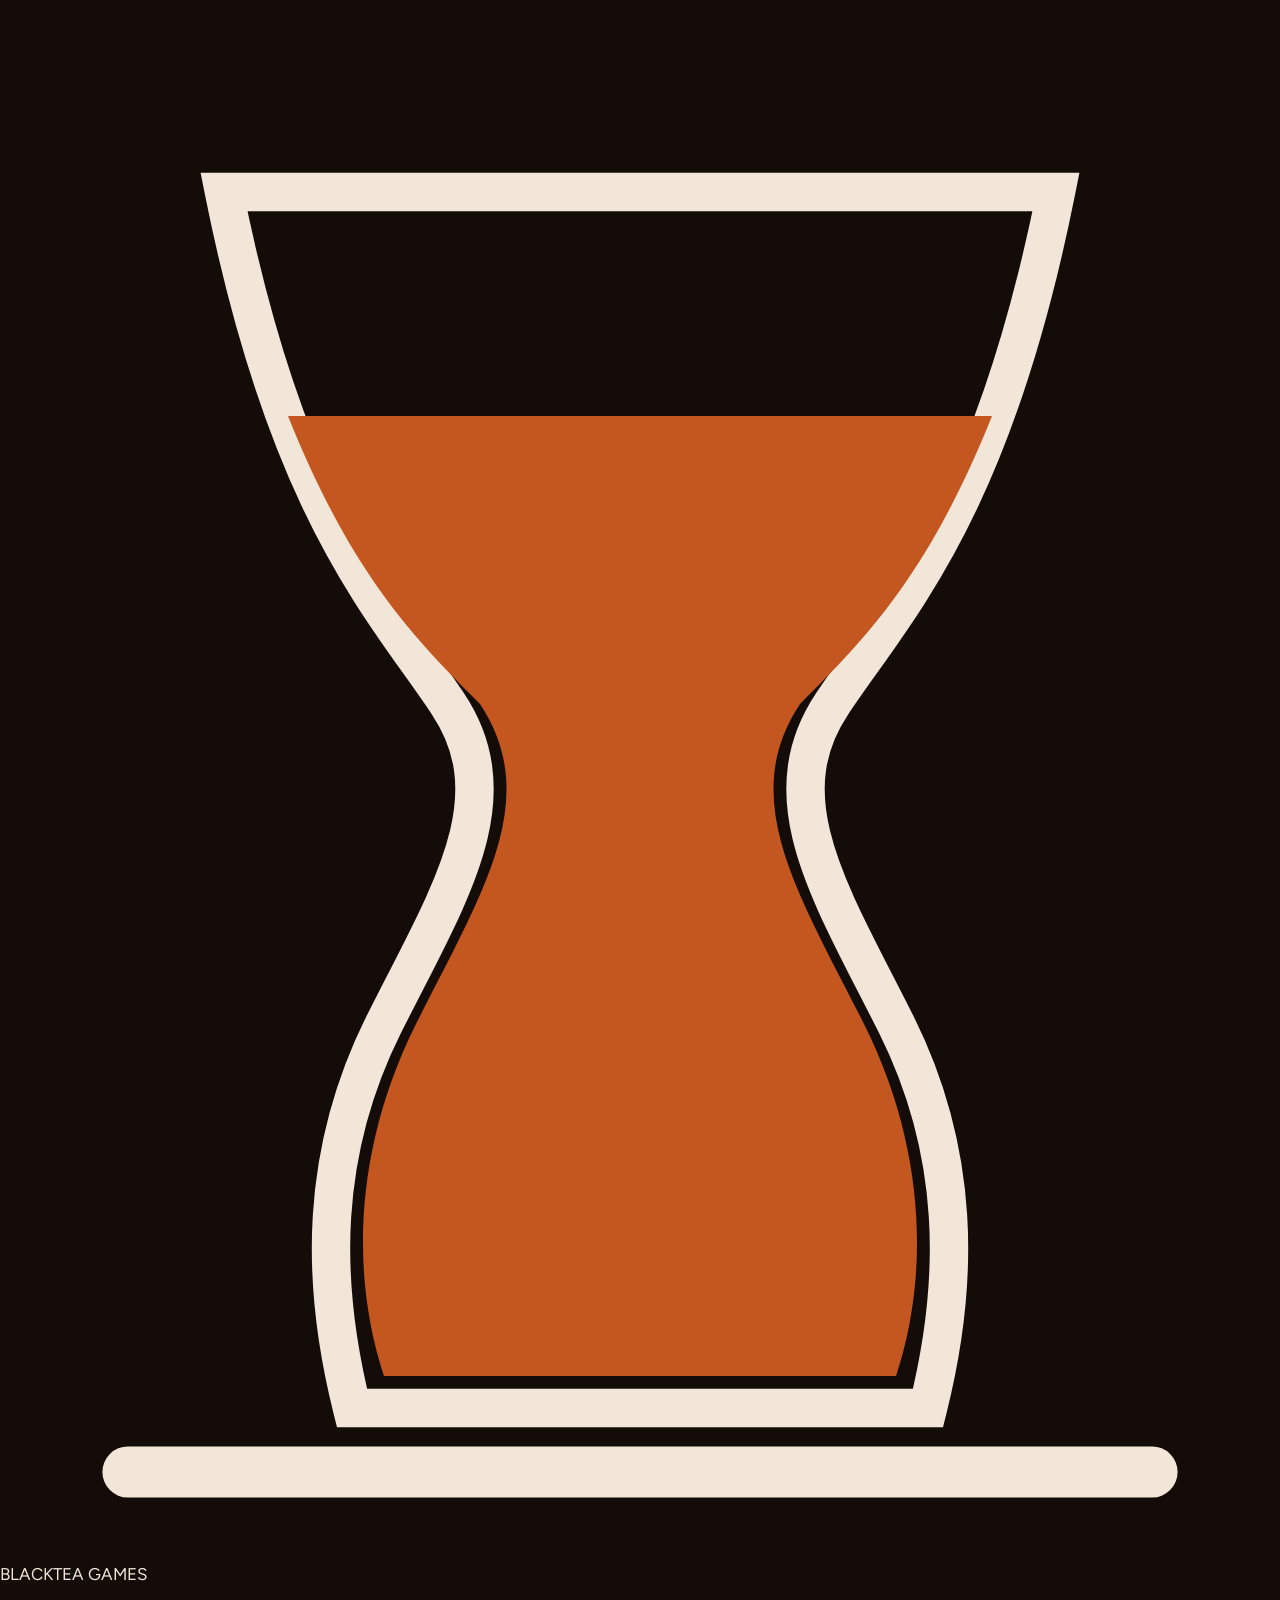
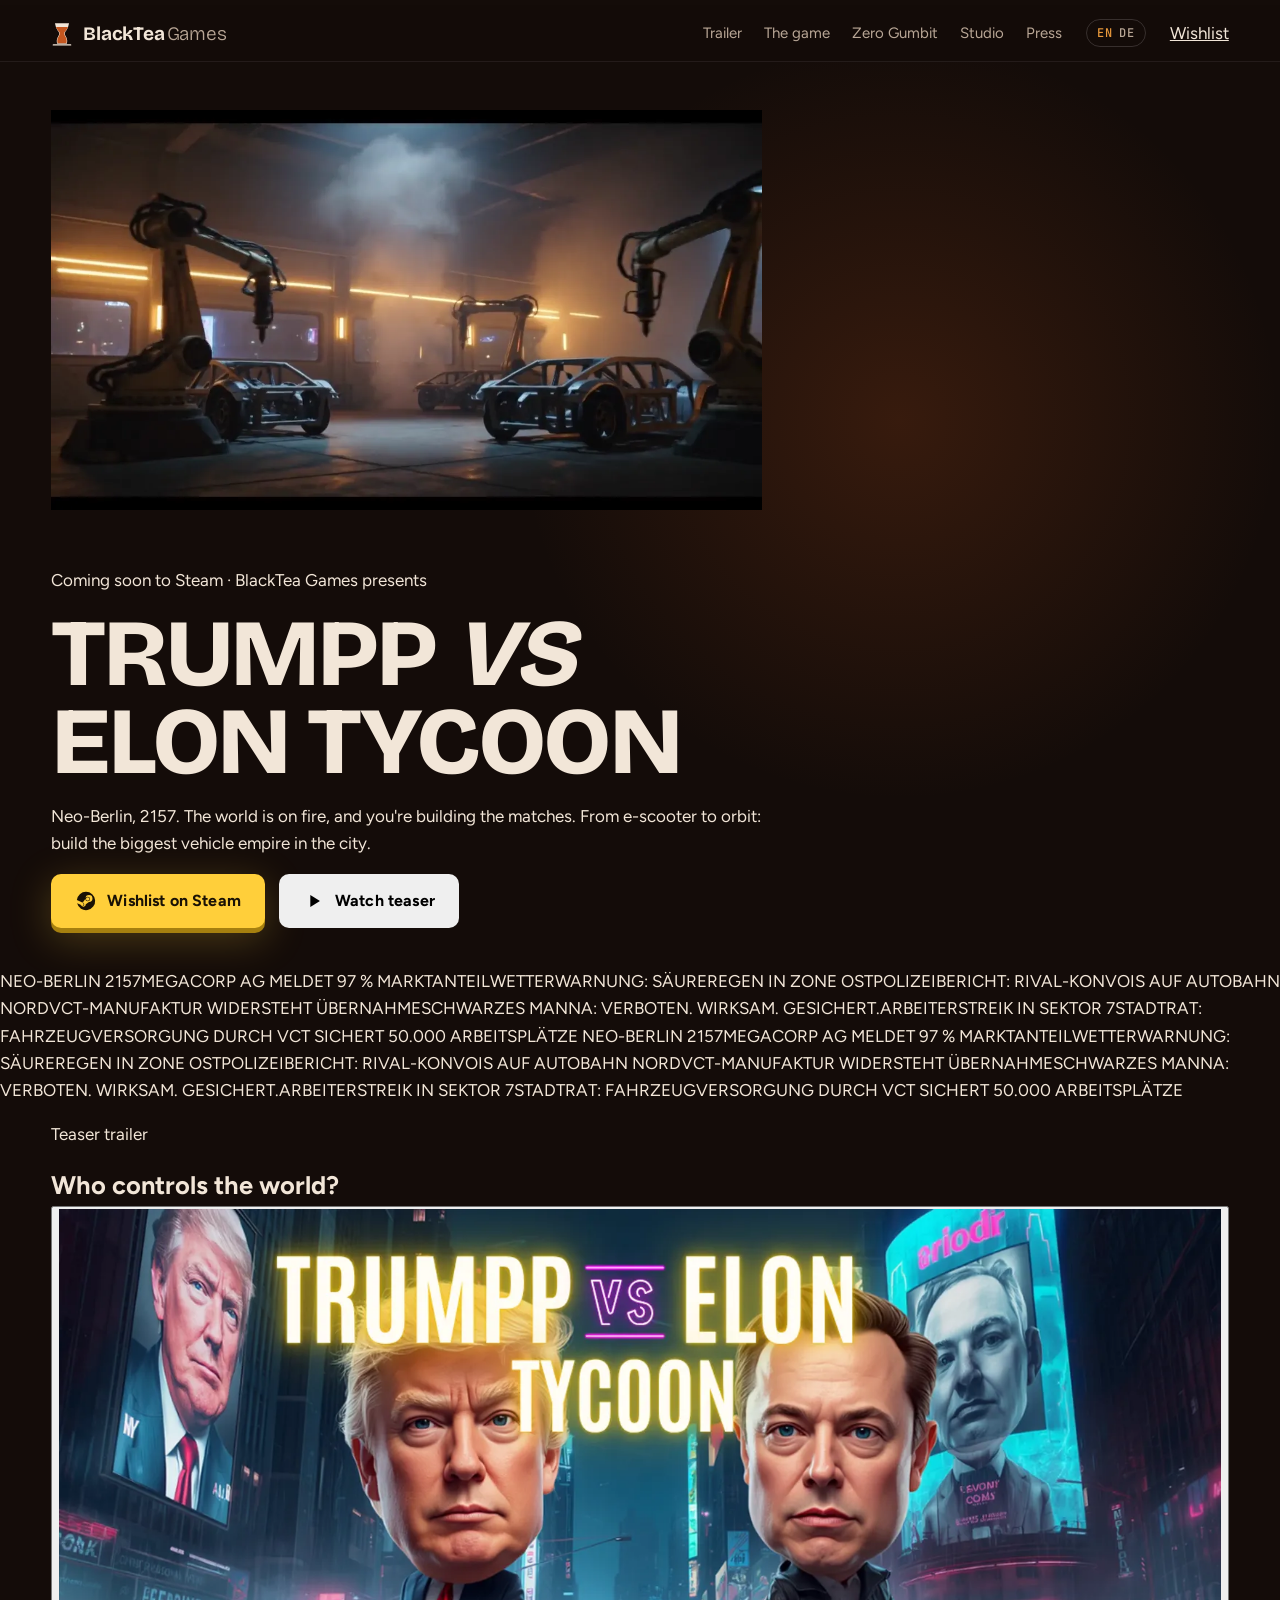
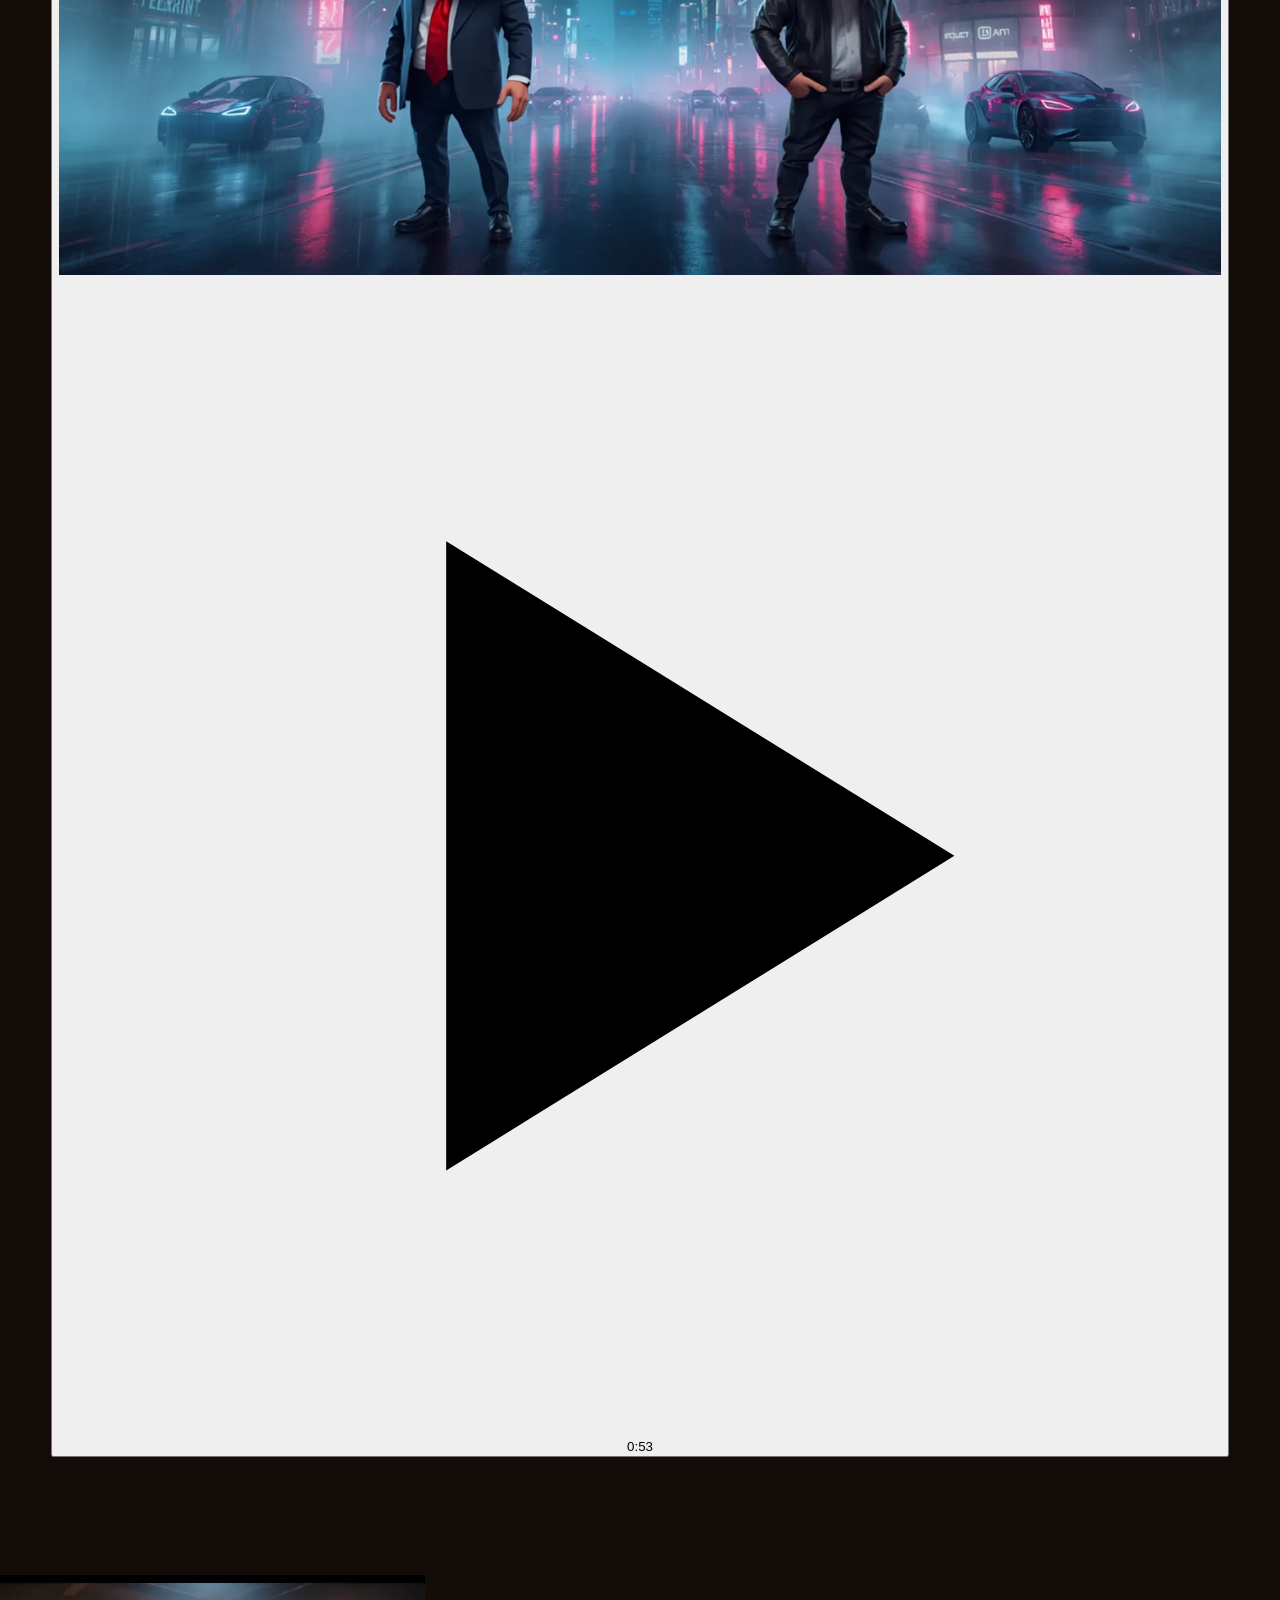
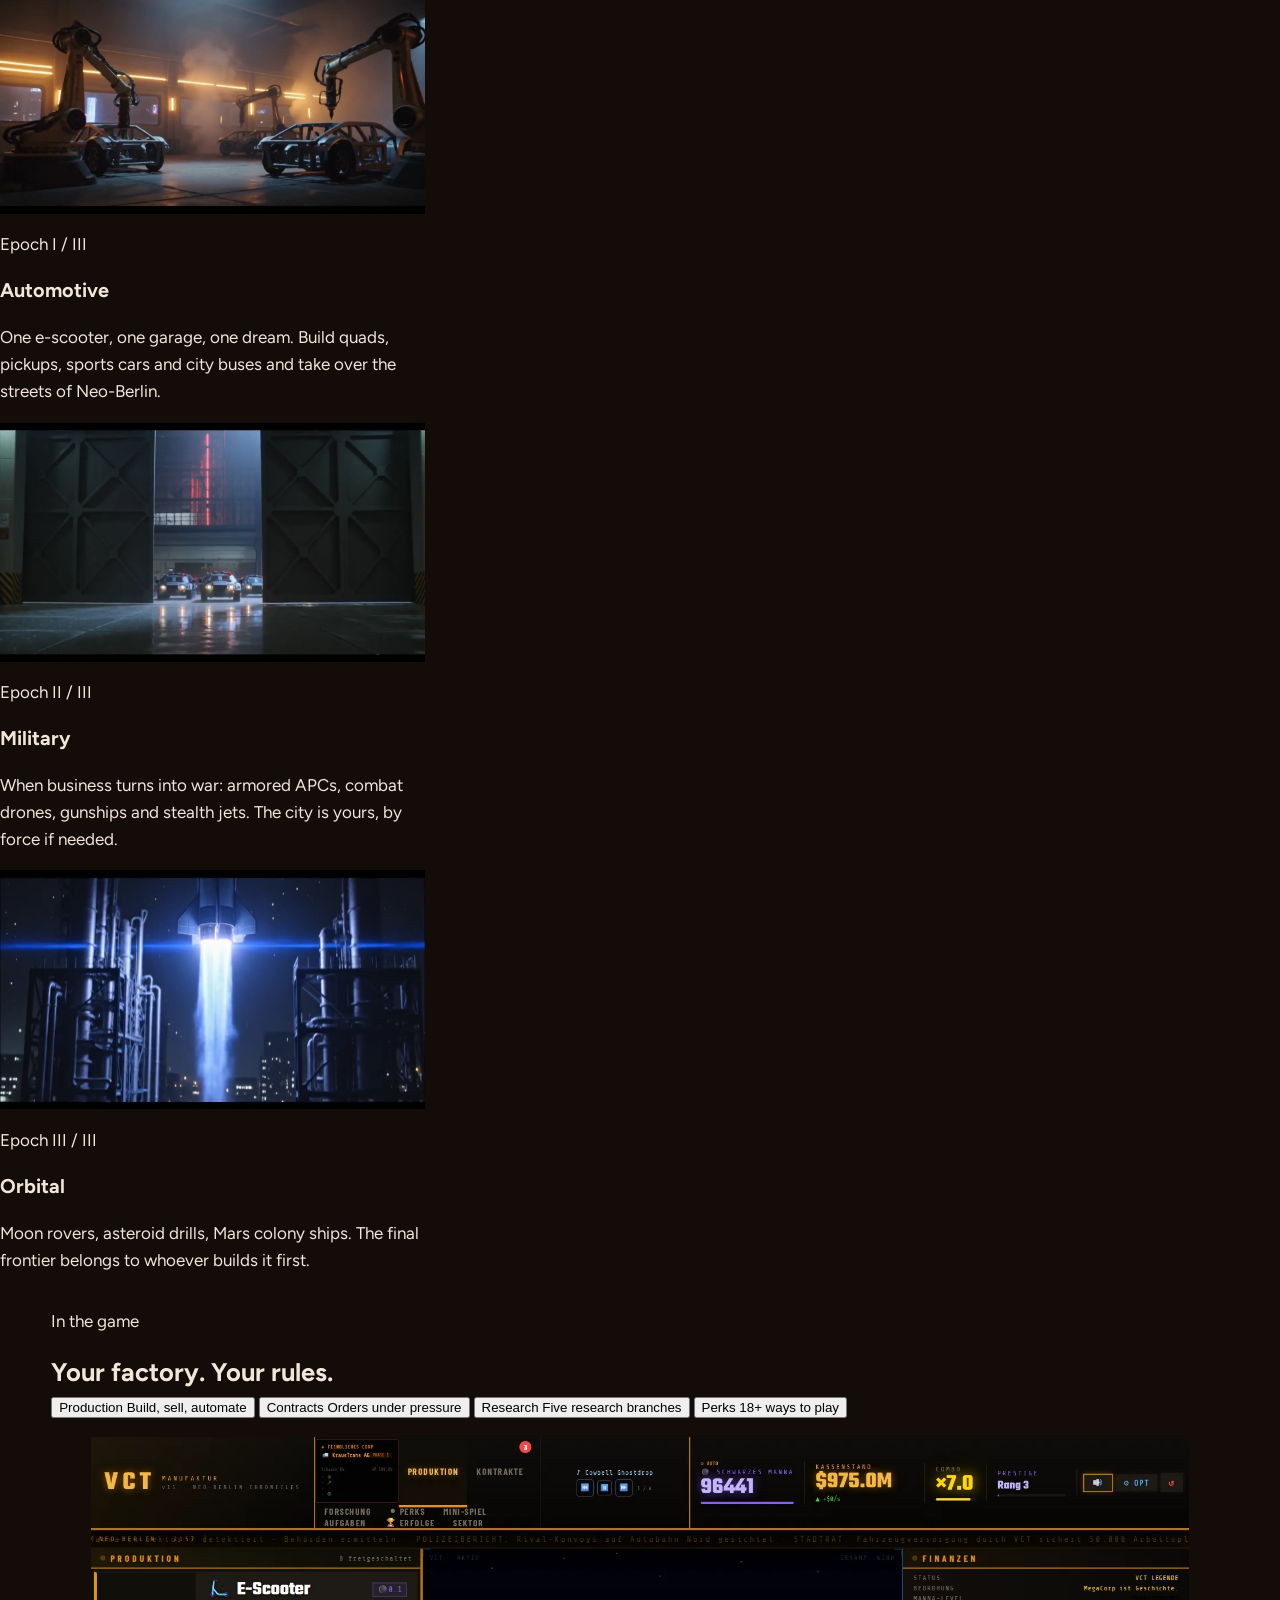
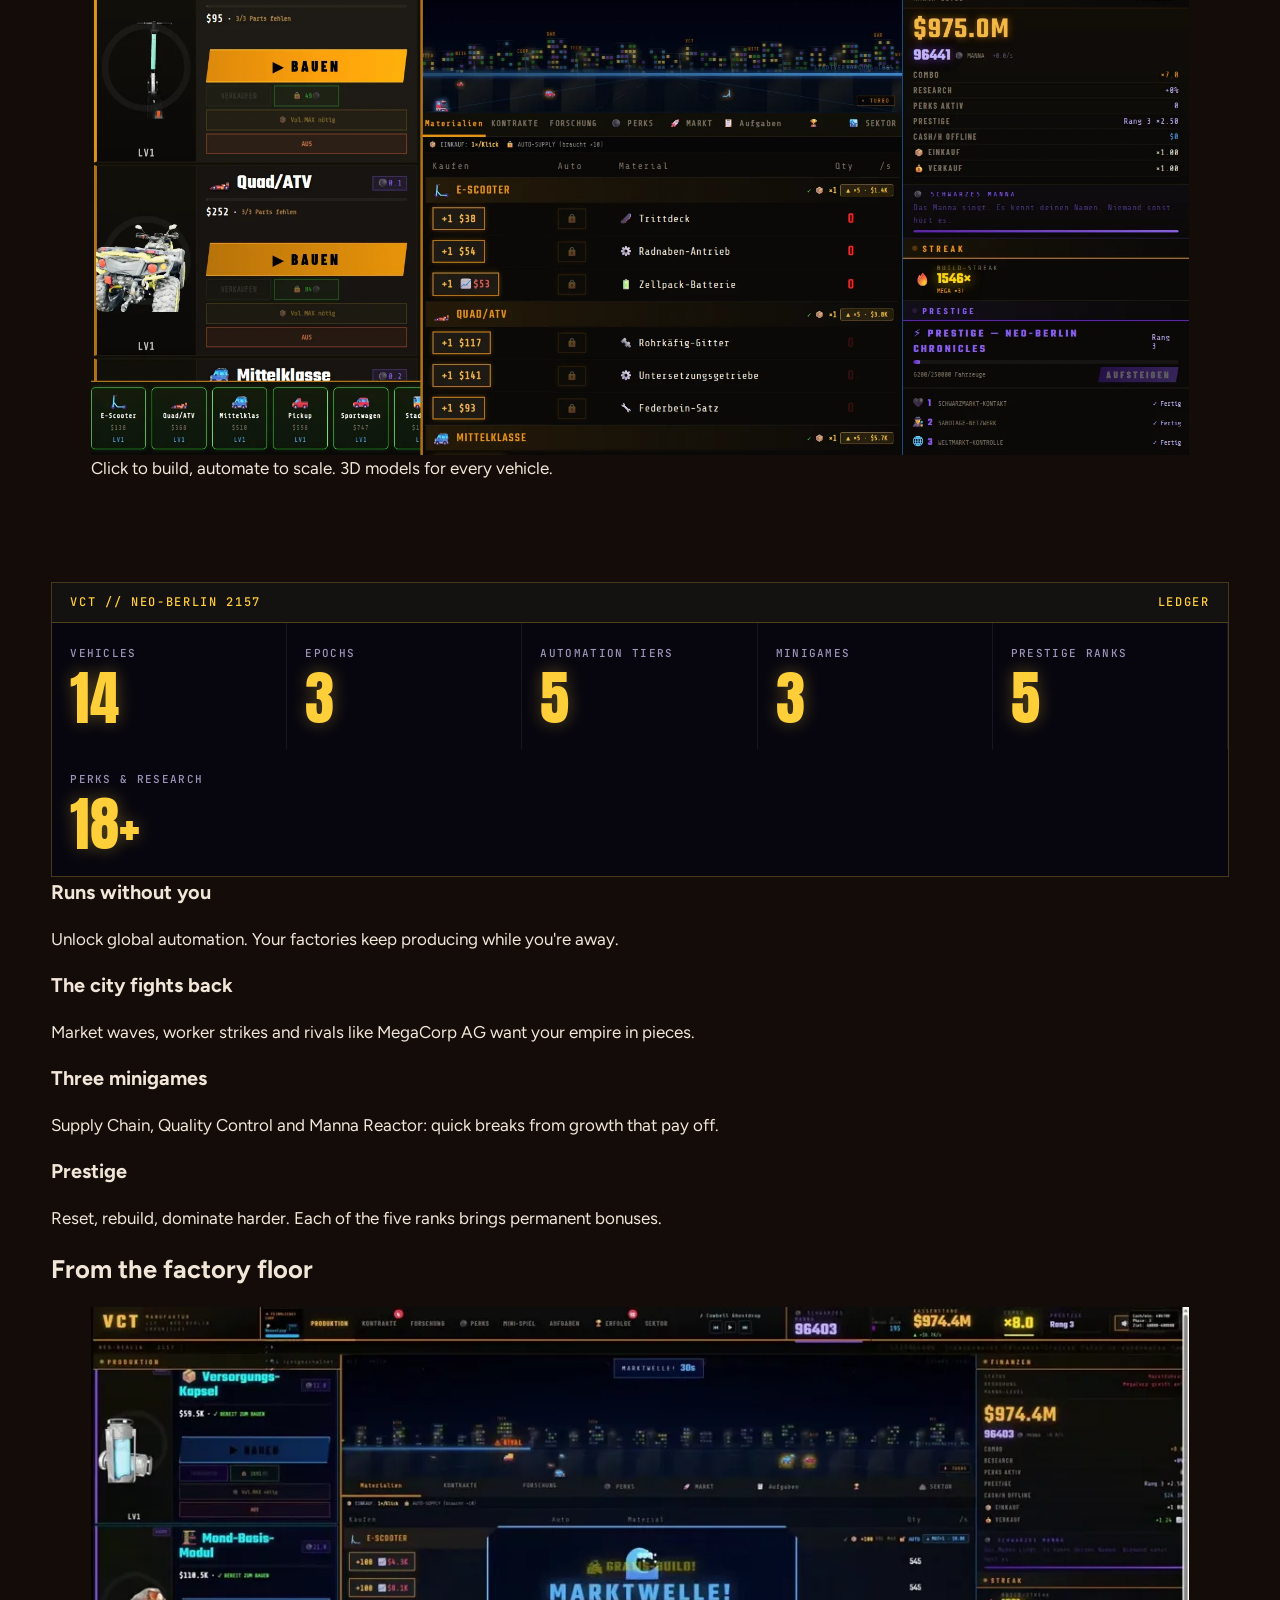
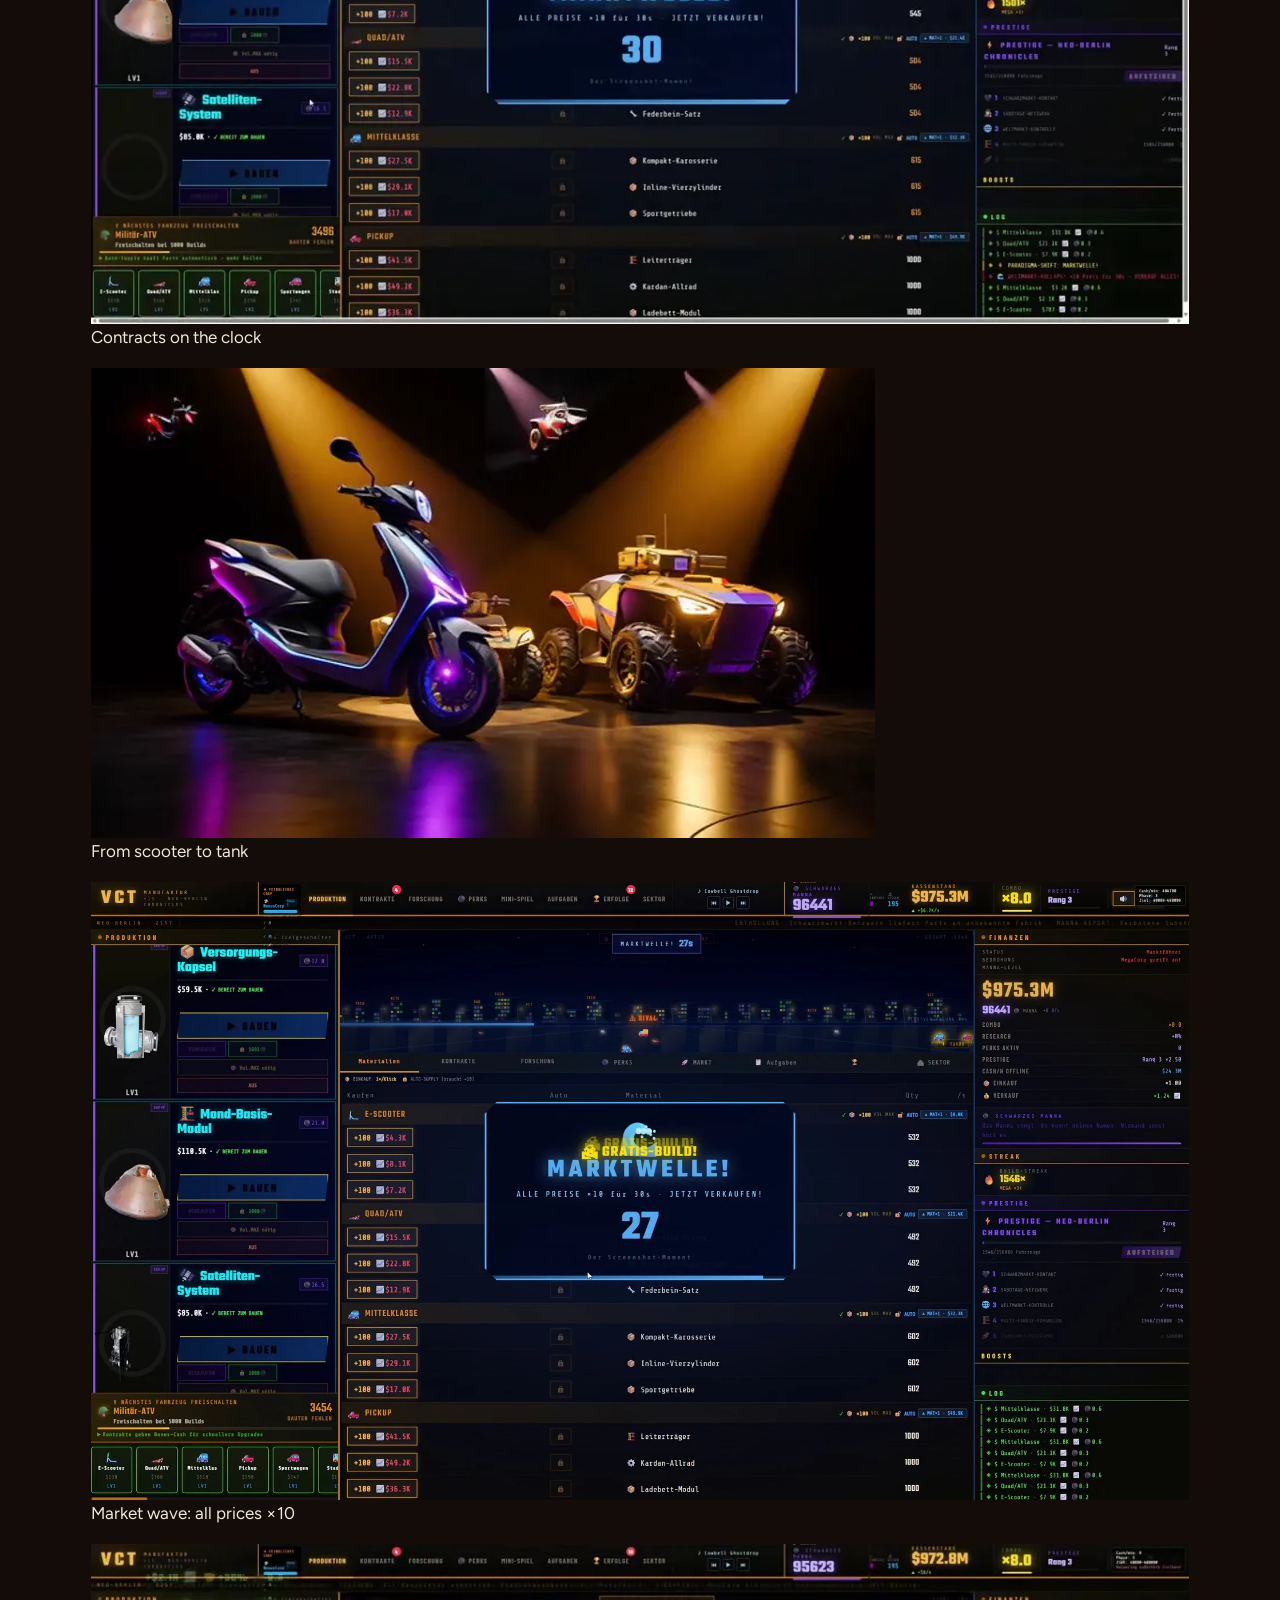
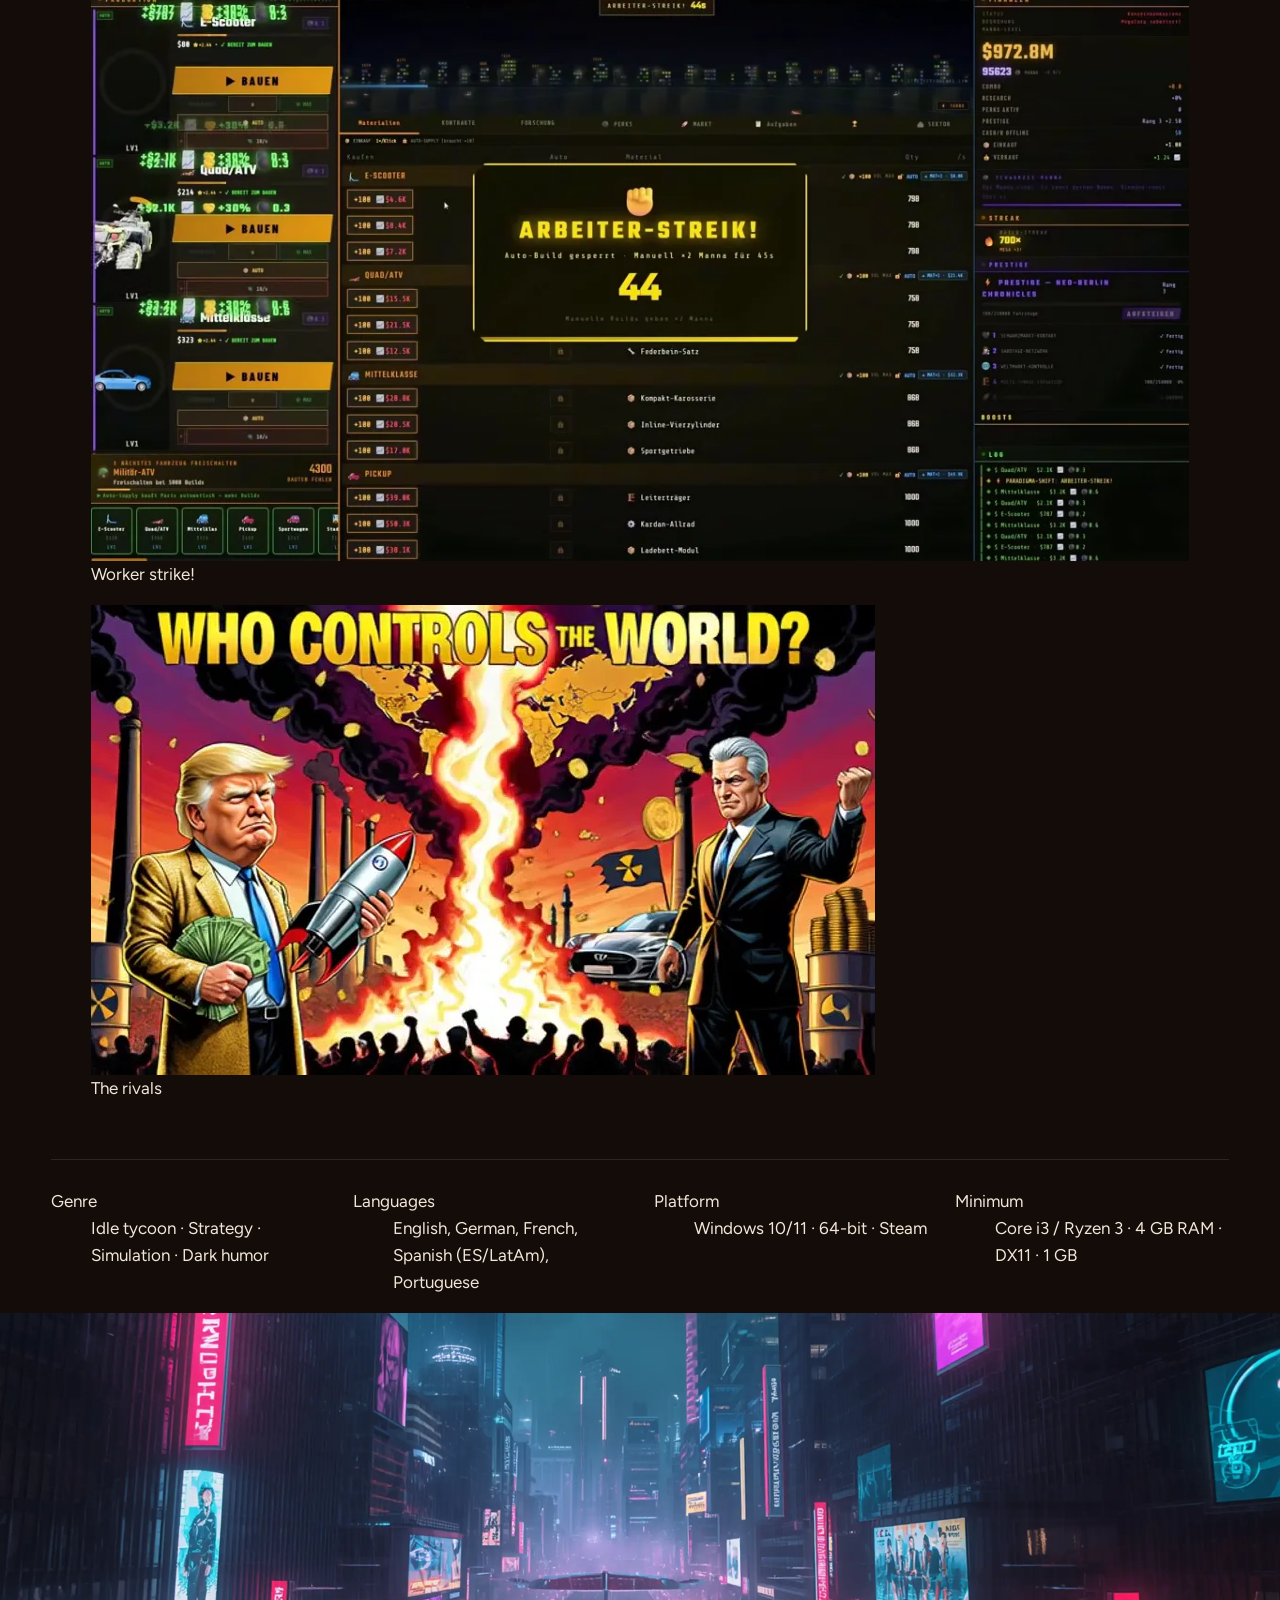
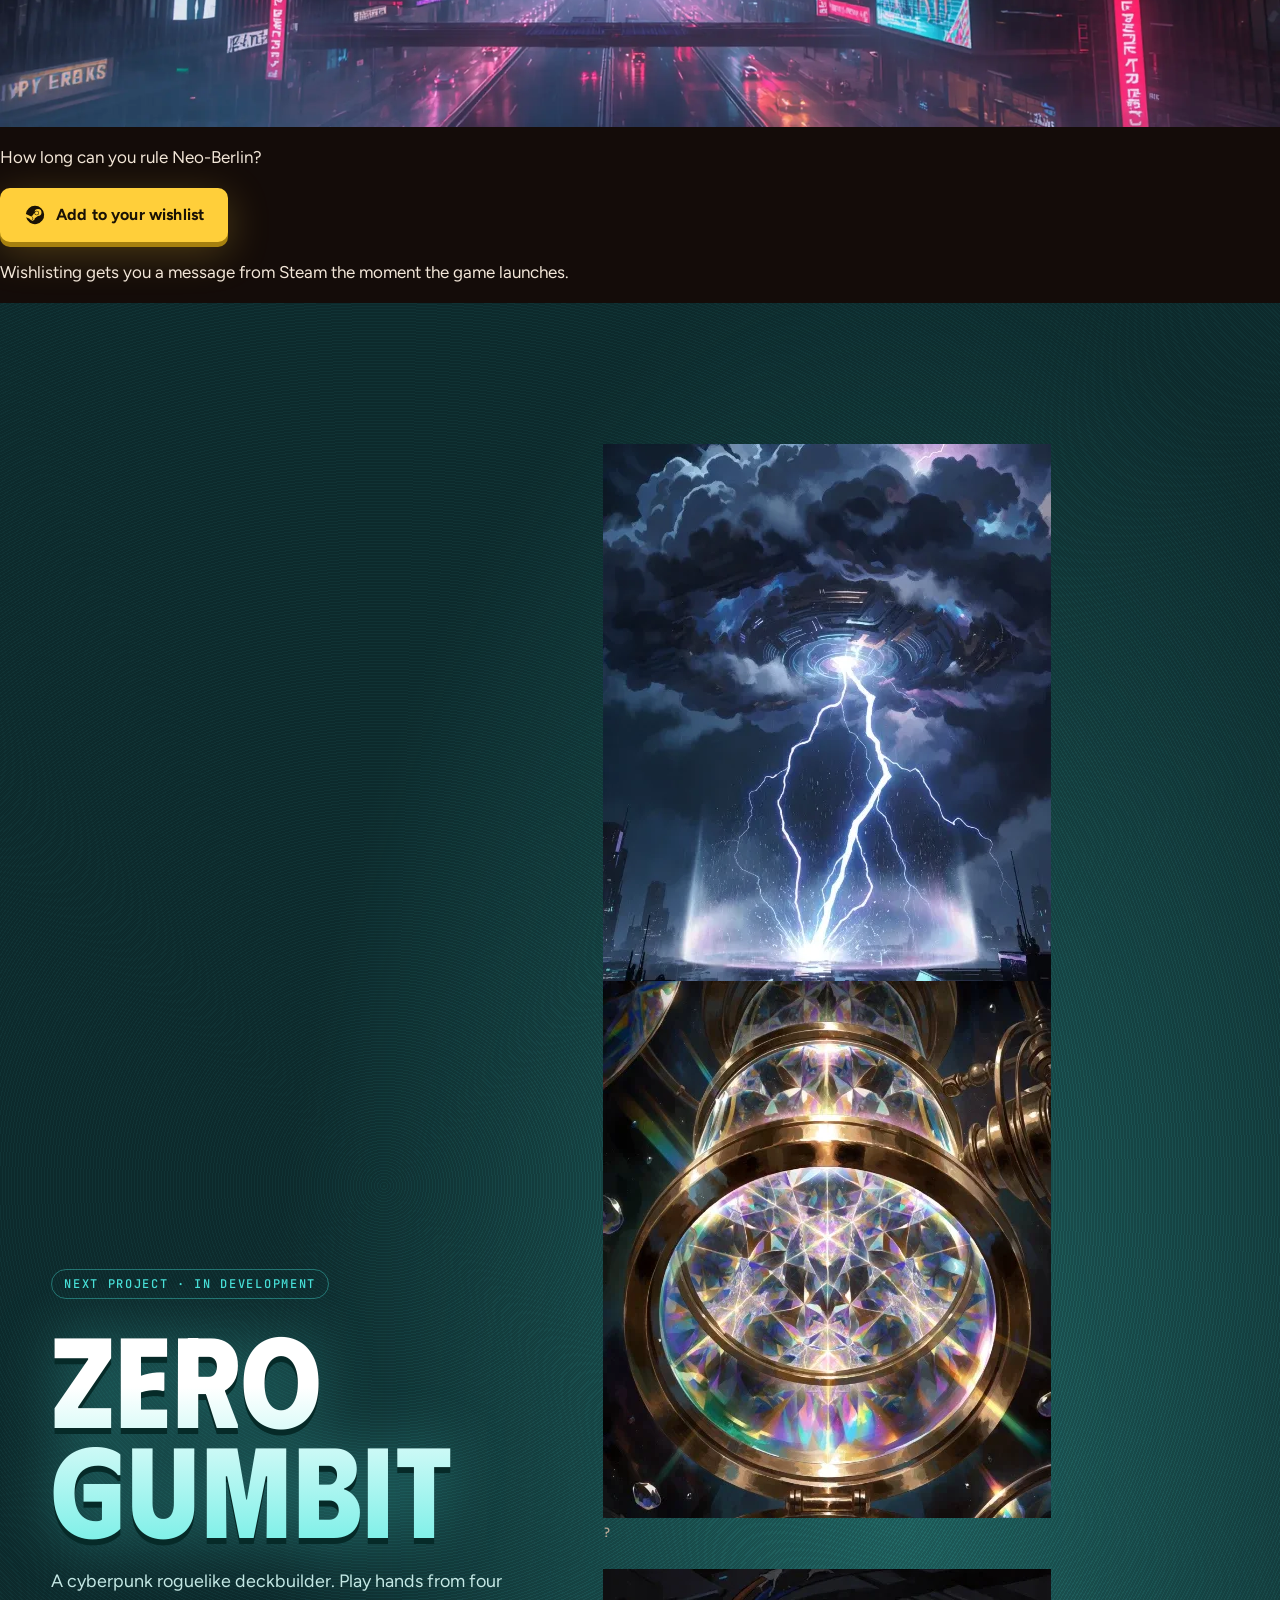
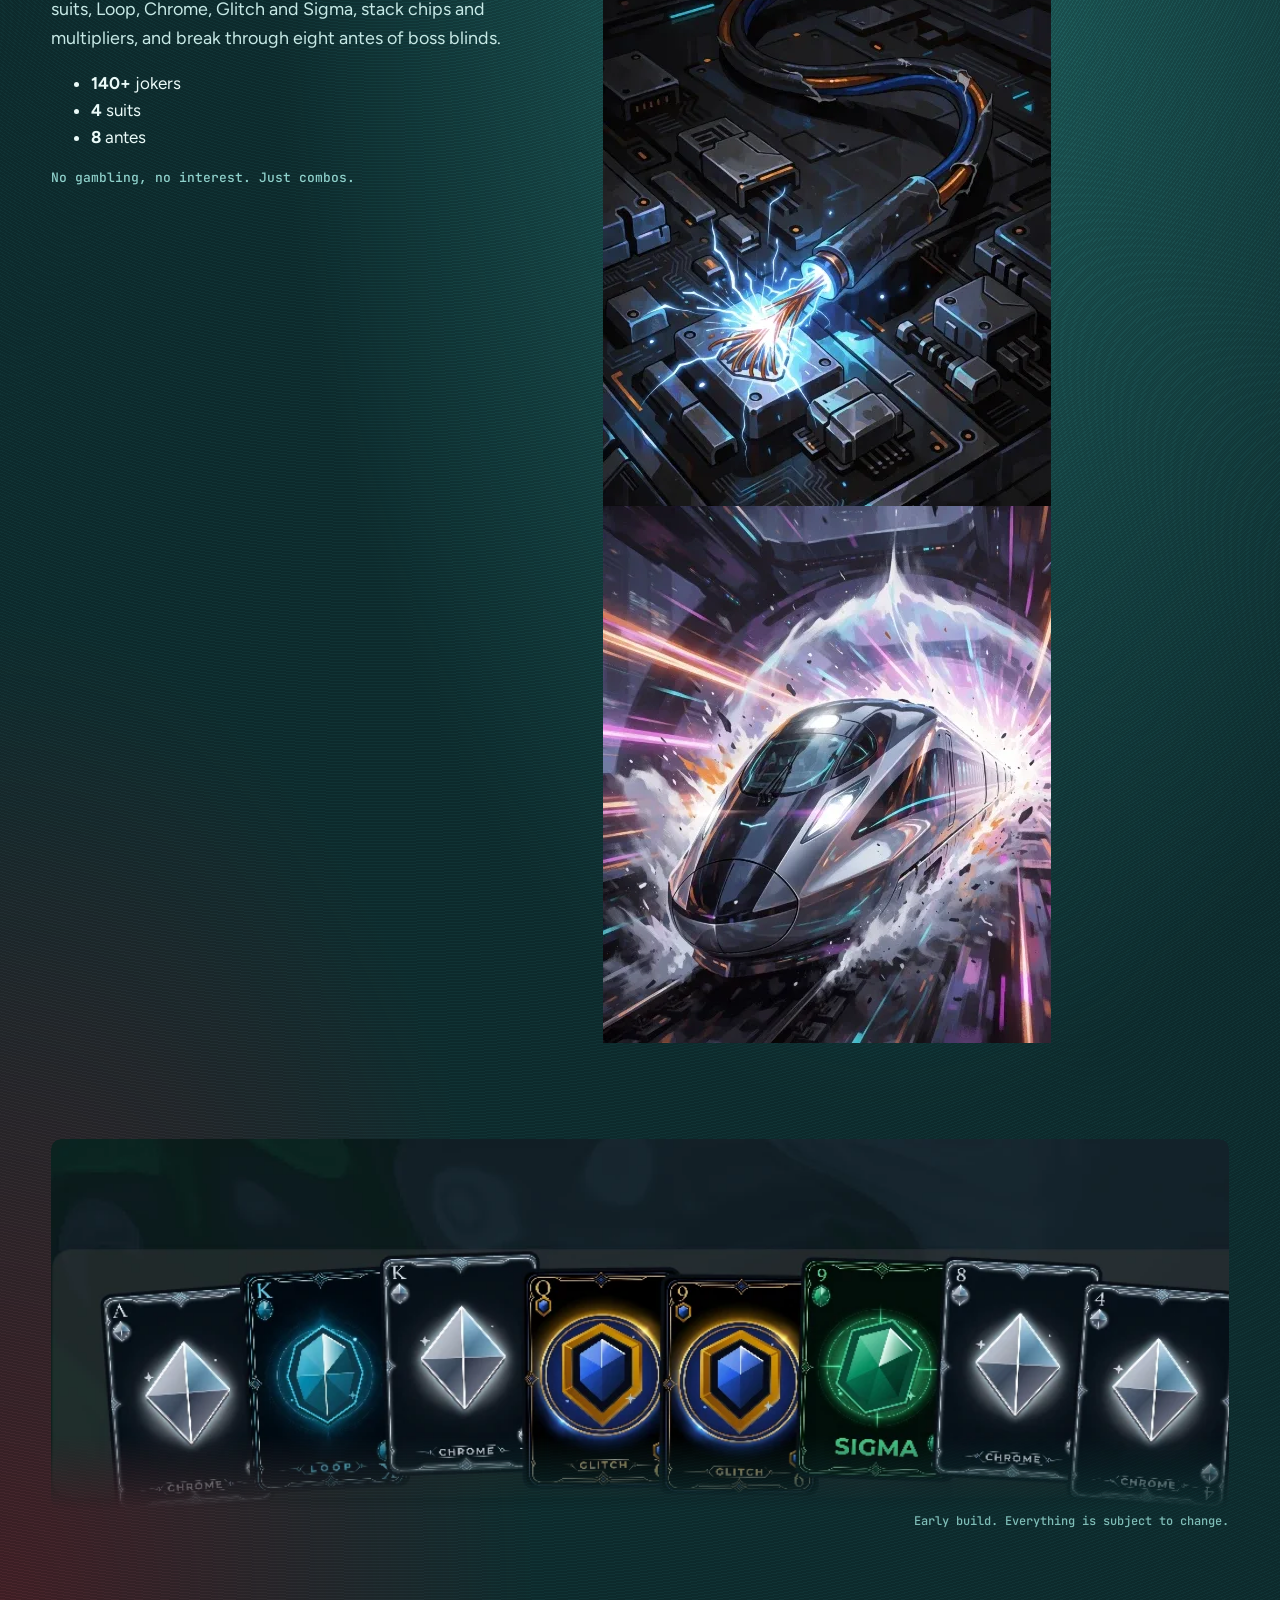
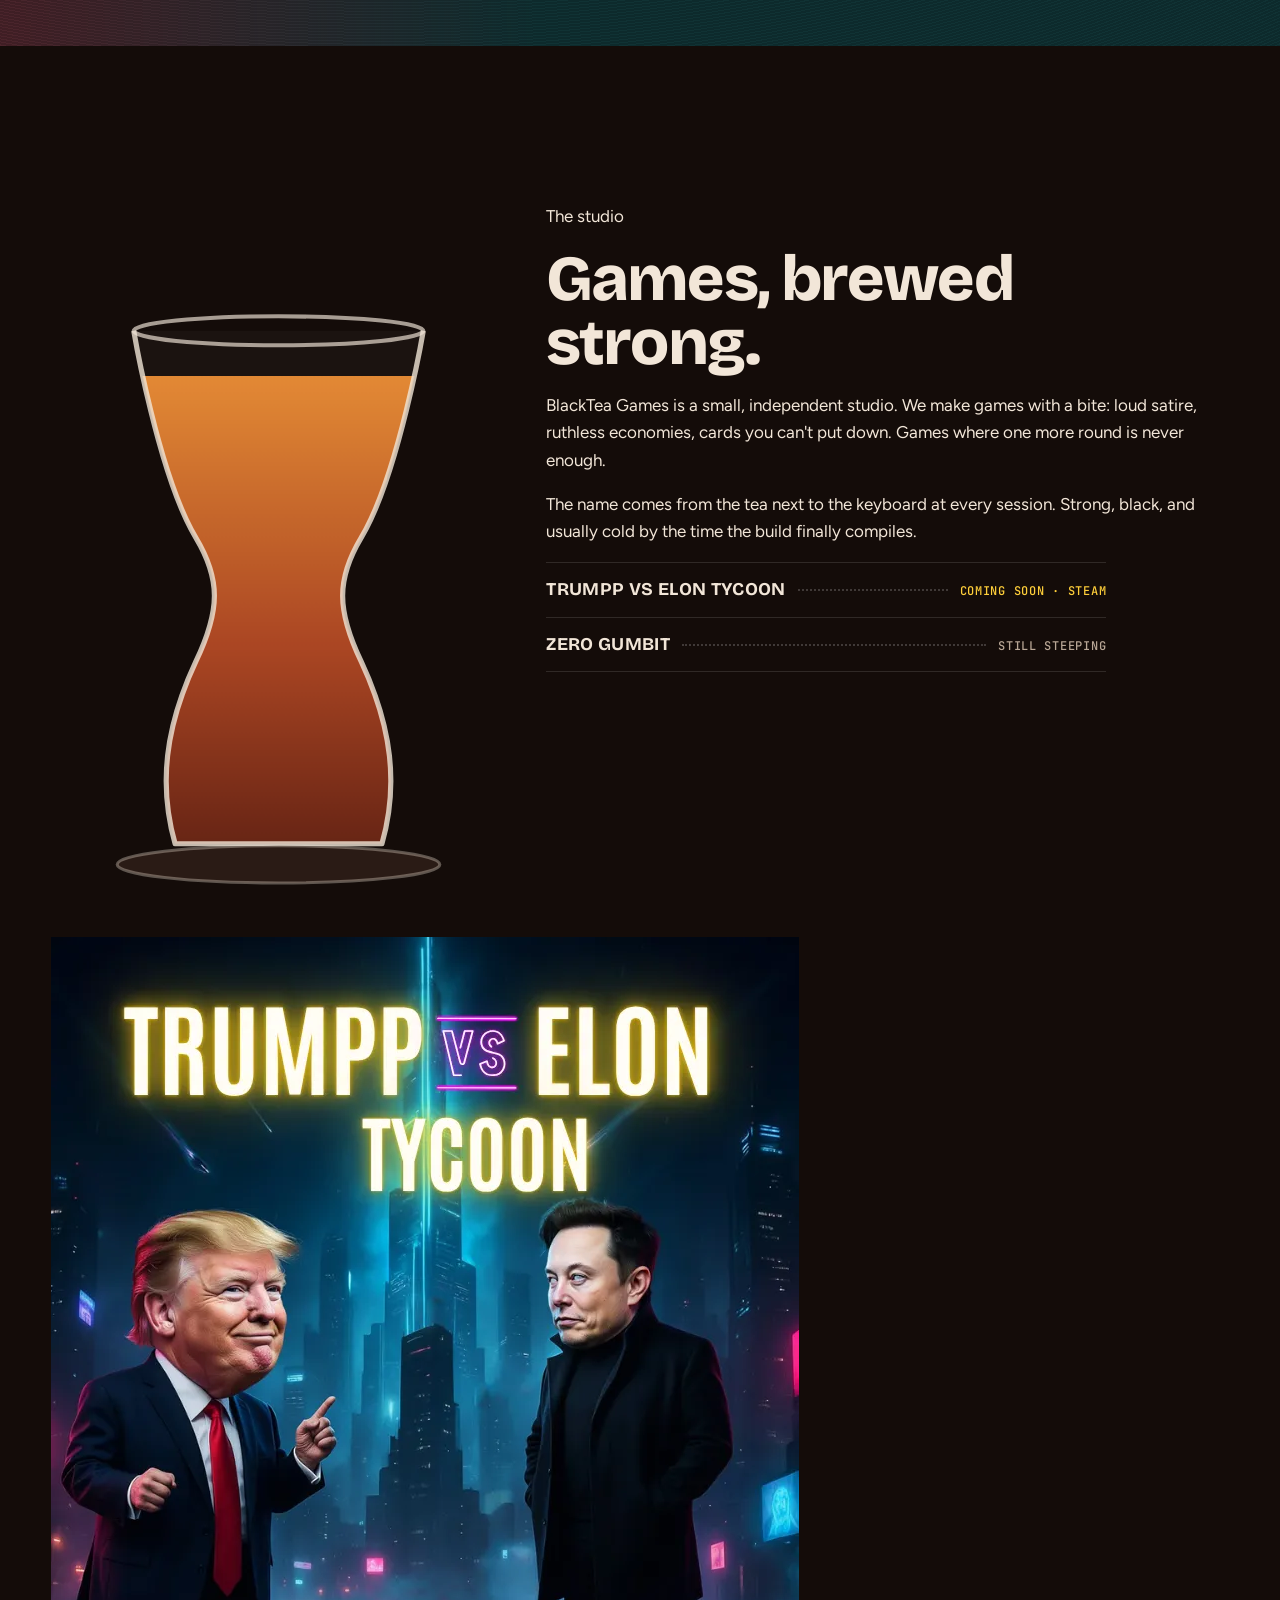
==== index.html @ 9990710b "Kontakt: Gmail-Adresse, Hoster GitHub im Datenschutz, USt-Abschnitt entfernt Co-Authored-By: Claude " ====
<!doctype html>
<html lang="en" data-lang="en" class="no-js">
<head>
<meta charset="utf-8">
<meta name="viewport" content="width=device-width, initial-scale=1">
<title>BlackTea Games</title>
<meta name="description" content="BlackTea Games is an independent game studio. TRUMPP VS ELON TYCOON, a satirical idle tycoon set in Neo-Berlin 2157, is coming soon to Steam. Zero Gumbit is in development.">
<meta property="og:title" content="TRUMPP VS ELON TYCOON · BlackTea Games">
<meta property="og:description" content="Neo-Berlin, 2157. Build your vehicle empire from e-scooter to orbit. Coming soon to Steam, wishlist now.">
<meta property="og:image" content="https://blackteagames.com/assets/img/og.jpg">
<meta property="og:url" content="https://blackteagames.com/">
<meta property="og:type" content="website">
<meta name="twitter:card" content="summary_large_image">
<meta name="theme-color" content="#0b0a1a">
<meta name="robots" content="noindex"><!-- bis Impressum vollständig -->
<link rel="canonical" href="https://blackteagames.com/">
<link rel="icon" href="assets/img/favicon.svg" type="image/svg+xml">
<link rel="preload" href="assets/fonts/anton.woff2" as="font" type="font/woff2" crossorigin>
<link rel="preload" href="assets/fonts/bricolage.woff2" as="font" type="font/woff2" crossorigin>
<link rel="stylesheet" href="css/style.css">
<script>document.documentElement.classList.replace("no-js","js");</script>
<script type="application/ld+json">
{"@context":"https://schema.org","@type":"VideoGame","name":"TRUMPP VS ELON TYCOON","gamePlatform":"PC","operatingSystem":"Windows","applicationCategory":"Game","genre":["Idle","Tycoon","Strategy","Simulation"],"author":{"@type":"Organization","name":"BlackTea Games","url":"https://blackteagames.com"},"url":"https://store.steampowered.com/app/4784590/"}
</script>
</head>
<body>

<!-- intro: the studio's tea glass fills while the page loads -->
<div class="intro" aria-hidden="true">
  <svg viewBox="0 0 40 48" class="intro-glass">
    <defs><clipPath id="introClip"><path d="M9 13 C11 18 13 20 15 22 C17 25 15 28 13 32 C11 36 11 40 12 43 H28 C29 40 29 36 27 32 C25 28 23 25 25 22 C27 20 29 18 31 13 Z"/></clipPath></defs>
    <path d="M7 6 C9 16 12 19 14 22 C16 25 14 28 12 32 C10 36 10 40 11 44 H29 C30 40 30 36 28 32 C26 28 24 25 26 22 C28 19 31 16 33 6 Z" fill="none" stroke="#f2e6d8" stroke-width="1.2"/>
    <rect class="intro-tea" x="0" y="13" width="40" height="32" fill="#c4561f" clip-path="url(#introClip)"/>
    <path d="M4 46 H36" stroke="#f2e6d8" stroke-width="1.6" stroke-linecap="round"/>
  </svg>
  <p class="intro-name">BLACKTEA GAMES</p>
</div>

<a class="skip" href="#main" data-de="Zum Inhalt springen">Skip to content</a>

<header class="nav">
  <a class="brand" href="#top" aria-label="BlackTea Games">
    <svg class="brand-mark" viewBox="0 0 40 48" aria-hidden="true"><use href="#glass"/></svg>
    <span>BlackTea<b>Games</b></span>
  </a>
  <nav class="nav-links" aria-label="Main">
    <a href="#teaser" data-de="Trailer">Trailer</a>
    <a href="#epochs" data-de="Spiel">The game</a>
    <a href="#zero-gumbit">Zero Gumbit</a>
    <a href="#studio">Studio</a>
    <a href="#press" data-de="Presse">Press</a>
  </nav>
  <button class="lang" type="button" aria-label="Sprache wechseln / switch language">
    <span data-l="en">EN</span><span data-l="de">DE</span>
  </button>
  <a class="nav-wish" href="https://store.steampowered.com/app/4784590/TRUMPP_VS_ELON_TYCOON/" target="_blank" rel="noopener" data-de="Wunschliste">Wishlist</a>
</header>

<main id="main">

<!-- ================= HERO ================= -->
<section class="hero" id="top">
  <video class="hero-video" src="assets/video/hero-loop.mp4" poster="assets/img/poster-hero.webp" autoplay muted loop playsinline aria-hidden="true"></video>
  <div class="hero-shade" aria-hidden="true"></div>
  <div class="hero-content">
    <p class="hero-tag"><span class="pulse" aria-hidden="true"></span><span data-de="Bald auf Steam · BlackTea Games präsentiert">Coming soon to Steam · BlackTea Games presents</span></p>
    <h1 class="hero-title" aria-label="TRUMPP VS ELON TYCOON">
      <span class="ht-line">TRUMPP <em>VS</em> ELON</span>
      <span class="ht-line ht-tycoon">TYCOON</span>
    </h1>
    <p class="hero-sub" data-de="Neo-Berlin, 2157. Die Welt brennt, und du baust kräftig mit. Vom E-Scooter bis zum Orbit: Bau das größte Fahrzeugimperium der Stadt.">Neo-Berlin, 2157. The world is on fire, and you're building the matches. From e-scooter to orbit: build the biggest vehicle empire in the city.</p>
    <div class="cta-row">
      <a class="btn btn-gold" href="https://store.steampowered.com/app/4784590/TRUMPP_VS_ELON_TYCOON/" target="_blank" rel="noopener">
        <svg viewBox="0 0 24 24" aria-hidden="true"><use href="#steam"/></svg>
        <span data-de="Auf Steam merken">Wishlist on Steam</span>
      </a>
      <button class="btn btn-glass" type="button" data-play-trailer>
        <svg viewBox="0 0 24 24" aria-hidden="true"><path d="M8 5.5v13l10.5-6.5z"/></svg>
        <span data-de="Teaser ansehen">Watch teaser</span>
      </button>
    </div>
  </div>
  <a class="scroll-hint" href="#teaser" aria-label="Scroll down"><span></span></a>
</section>

<!-- the game's own news ticker -->
<div class="ticker" aria-hidden="true">
  <div class="ticker-track">
    <span>NEO-BERLIN 2157</span><span>MEGACORP AG MELDET 97 % MARKTANTEIL</span><span>WETTERWARNUNG: SÄUREREGEN IN ZONE OST</span><span>POLIZEIBERICHT: RIVAL-KONVOIS AUF AUTOBAHN NORD</span><span>VCT-MANUFAKTUR WIDERSTEHT ÜBERNAHME</span><span>SCHWARZES MANNA: VERBOTEN. WIRKSAM. GESICHERT.</span><span>ARBEITERSTREIK IN SEKTOR 7</span><span>STADTRAT: FAHRZEUGVERSORGUNG DURCH VCT SICHERT 50.000 ARBEITSPLÄTZE</span>
    <span>NEO-BERLIN 2157</span><span>MEGACORP AG MELDET 97 % MARKTANTEIL</span><span>WETTERWARNUNG: SÄUREREGEN IN ZONE OST</span><span>POLIZEIBERICHT: RIVAL-KONVOIS AUF AUTOBAHN NORD</span><span>VCT-MANUFAKTUR WIDERSTEHT ÜBERNAHME</span><span>SCHWARZES MANNA: VERBOTEN. WIRKSAM. GESICHERT.</span><span>ARBEITERSTREIK IN SEKTOR 7</span><span>STADTRAT: FAHRZEUGVERSORGUNG DURCH VCT SICHERT 50.000 ARBEITSPLÄTZE</span>
  </div>
</div>

<!-- ================= TEASER ================= -->
<section class="teaser wrap" id="teaser" aria-labelledby="teaser-title">
  <div class="sec-head">
    <p class="kicker" data-de="Teaser-Trailer">Teaser trailer</p>
    <h2 id="teaser-title" class="sec-title" data-de="Wer kontrolliert die Welt?">Who controls the world?</h2>
  </div>
  <button class="teaser-frame" type="button" data-play-trailer aria-label="Play teaser trailer">
    <img src="assets/img/tve-key.webp" alt="" width="1600" height="917">
    <span class="play-ring" aria-hidden="true"><svg viewBox="0 0 24 24"><path d="M8 5.5v13l10.5-6.5z"/></svg></span>
    <span class="teaser-len">0:53</span>
  </button>
</section>

<!-- ================= EPOCHS (pinned) ================= -->
<section class="epochs" id="epochs" aria-labelledby="epochs-title">
  <h2 id="epochs-title" class="sr-only" data-de="Drei Epochen">Three epochs</h2>
  <div class="ep-stage">
    <article class="ep is-active" data-ep="0">
      <video src="assets/video/tve-phase1.mp4" poster="assets/img/poster-phase1.webp" muted loop playsinline preload="none" aria-hidden="true"></video>
      <div class="ep-copy">
        <p class="ep-count"><span data-de="Epoche">Epoch</span> I / III</p>
        <h3 data-de="Automobil">Automotive</h3>
        <p data-de="Ein E-Scooter, eine Halle, ein Traum. Bau Quads, Pickups, Sportwagen und Stadtbusse und übernimm die Straßen von Neo-Berlin.">One e-scooter, one garage, one dream. Build quads, pickups, sports cars and city buses and take over the streets of Neo-Berlin.</p>
      </div>
    </article>
    <article class="ep" data-ep="1">
      <video src="assets/video/tve-phase2.mp4" poster="assets/img/poster-phase2.webp" muted loop playsinline preload="none" aria-hidden="true"></video>
      <div class="ep-copy">
        <p class="ep-count"><span data-de="Epoche">Epoch</span> II / III</p>
        <h3 data-de="Militär">Military</h3>
        <p data-de="Wenn Geschäft zu Krieg wird: gepanzerte APCs, Kampfdrohnen, Hubschrauber und Tarnkappenjets. Die Stadt gehört dir, notfalls mit Gewalt.">When business turns into war: armored APCs, combat drones, gunships and stealth jets. The city is yours, by force if needed.</p>
      </div>
    </article>
    <article class="ep" data-ep="2">
      <video src="assets/video/tve-phase3.mp4" poster="assets/img/poster-phase3.webp" muted loop playsinline preload="none" aria-hidden="true"></video>
      <div class="ep-copy">
        <p class="ep-count"><span data-de="Epoche">Epoch</span> III / III</p>
        <h3 data-de="Orbital">Orbital</h3>
        <p data-de="Mond-Rover, Asteroiden-Bohrer, Mars-Kolonieschiffe. Die letzte Grenze gehört dem, der sie zuerst baut.">Moon rovers, asteroid drills, Mars colony ships. The final frontier belongs to whoever builds it first.</p>
      </div>
    </article>
    <div class="ep-progress" aria-hidden="true"><span></span><span></span><span></span></div>
  </div>
</section>

<!-- ================= INSIDE THE FACTORY ================= -->
<section class="factory wrap" id="factory" aria-labelledby="factory-title">
  <div class="sec-head">
    <p class="kicker" data-de="Im Spiel">In the game</p>
    <h2 id="factory-title" class="sec-title" data-de="Deine Fabrik. Deine Regeln.">Your factory. Your rules.</h2>
  </div>

  <div class="showcase">
    <div class="sc-tabs" role="tablist" aria-label="Game systems">
      <button role="tab" aria-selected="true" aria-controls="sc-panel" data-shot="assets/img/tve-game-prod.webp" data-cap-en="Click to build, automate to scale. 3D models for every vehicle." data-cap-de="Per Klick bauen, per Automatisierung skalieren. 3D-Modelle für jedes Fahrzeug.">
        <span class="sc-k" data-de="Produktion">Production</span>
        <span class="sc-d" data-de="Bauen, verkaufen, automatisieren">Build, sell, automate</span>
      </button>
      <button role="tab" aria-selected="false" aria-controls="sc-panel" data-shot="assets/img/tve-game-kontrakte.webp" data-cap-en="Blitz orders, night shifts, megadeals: contracts pay the real money." data-cap-de="Blitz-Aufträge, Nachtschichten, Megadeals: Kontrakte bringen das echte Geld.">
        <span class="sc-k" data-de="Kontrakte">Contracts</span>
        <span class="sc-d" data-de="Aufträge mit Zeitdruck">Orders under pressure</span>
      </button>
      <button role="tab" aria-selected="false" aria-controls="sc-panel" data-shot="assets/img/tve-game-forschung.webp" data-cap-en="Research production, purchasing, analysis, convoys and orbital tech." data-cap-de="Erforsche Produktion, Einkauf, Analyse, Konvois und Orbital-Technik.">
        <span class="sc-k" data-de="Forschung">Research</span>
        <span class="sc-d" data-de="Fünf Forschungszweige">Five research branches</span>
      </button>
      <button role="tab" aria-selected="false" aria-controls="sc-panel" data-shot="assets/img/tve-game-perks.webp" data-cap-en="Scrapyard King, PR Guru, Industrial Spy: perks shape how you play." data-cap-de="Schrottplatz-König, PR-Guru, Industriespionin: Perks bestimmen deinen Spielstil.">
        <span class="sc-k" data-de="Perks">Perks</span>
        <span class="sc-d" data-de="18+ Spielstile">18+ ways to play</span>
      </button>
    </div>
    <figure class="sc-screen" id="sc-panel" role="tabpanel">
      <div class="sc-bezel">
        <img src="assets/img/tve-game-prod.webp" alt="TRUMPP VS ELON TYCOON in-game screenshot" width="1920" height="1080">
      </div>
      <figcaption>Click to build, automate to scale. 3D models for every vehicle.</figcaption>
    </figure>
  </div>

  <div class="ledger">
    <div class="ledger-bar"><span>VCT // NEO-BERLIN 2157</span><span data-de="KASSENBUCH">LEDGER</span></div>
    <dl>
      <div><dt data-de="Fahrzeuge">Vehicles</dt><dd data-count="14">14</dd></div>
      <div><dt data-de="Epochen">Epochs</dt><dd data-count="3">3</dd></div>
      <div><dt data-de="Automatisierungsstufen">Automation tiers</dt><dd data-count="5">5</dd></div>
      <div><dt data-de="Minispiele">Minigames</dt><dd data-count="3">3</dd></div>
      <div><dt data-de="Prestige-Ränge">Prestige ranks</dt><dd data-count="5">5</dd></div>
      <div><dt data-de="Perks &amp; Forschung">Perks &amp; research</dt><dd data-count="18" data-suffix="+">18+</dd></div>
    </dl>
  </div>

  <div class="features">
    <article>
      <h3 data-de="Läuft auch ohne dich">Runs without you</h3>
      <p data-de="Schalte die globale Automatisierung frei. Deine Fabriken produzieren weiter, auch wenn du weg bist.">Unlock global automation. Your factories keep producing while you're away.</p>
    </article>
    <article>
      <h3 data-de="Die Stadt schlägt zurück">The city fights back</h3>
      <p data-de="Marktwellen, Arbeiterstreiks und Rivalen wie die MegaCorp AG wollen dein Imperium zerlegen.">Market waves, worker strikes and rivals like MegaCorp AG want your empire in pieces.</p>
    </article>
    <article>
      <h3 data-de="Drei Minispiele">Three minigames</h3>
      <p data-de="Lieferkette, Qualitätskontrolle und Manna-Reaktor: kurze Pausen vom Wachstum, die sich lohnen.">Supply Chain, Quality Control and Manna Reactor: quick breaks from growth that pay off.</p>
    </article>
    <article>
      <h3 data-de="Prestige">Prestige</h3>
      <p data-de="Setz zurück, bau neu, dominier härter. Jeder der fünf Ränge bringt dauerhafte Boni.">Reset, rebuild, dominate harder. Each of the five ranks brings permanent bonuses.</p>
    </article>
  </div>
</section>

<!-- ================= CLIPS ================= -->
<section class="clips wrap" aria-labelledby="clips-title">
  <h2 id="clips-title" class="sec-title sec-title-sm" data-de="Aus der Fabrik">From the factory floor</h2>
  <div class="clip-grid">
    <figure class="clip clip-a"><video src="assets/video/tve-gameplay.mp4" poster="assets/img/poster-gameplay.webp" muted loop playsinline preload="none"></video><figcaption data-de="Kontrakte im Akkord">Contracts on the clock</figcaption></figure>
    <figure class="clip"><video src="assets/video/tve-vehicles.mp4" poster="assets/img/poster-vehicles.webp" muted loop playsinline preload="none"></video><figcaption data-de="Vom Scooter zum Panzer">From scooter to tank</figcaption></figure>
    <figure class="clip"><button class="zoom" type="button" data-full="assets/img/tve-shot-1.webp" aria-label="Enlarge screenshot"><img src="assets/img/tve-shot-1.webp" alt="Market wave event: all prices x10 for 30 seconds" loading="lazy" width="1920" height="1080"></button><figcaption data-de="Marktwelle: alle Preise ×10">Market wave: all prices ×10</figcaption></figure>
    <figure class="clip"><button class="zoom" type="button" data-full="assets/img/tve-strike.webp" aria-label="Enlarge screenshot"><img src="assets/img/tve-strike.webp" alt="Worker strike event in the middle of production" loading="lazy" width="1170" height="658"></button><figcaption data-de="Arbeiterstreik!">Worker strike!</figcaption></figure>
    <figure class="clip"><video src="assets/video/tve-rivals.mp4" poster="assets/img/poster-rivals.webp" muted loop playsinline preload="none"></video><figcaption data-de="Die Rivalen">The rivals</figcaption></figure>
  </div>

  <dl class="specs">
    <div><dt data-de="Genre">Genre</dt><dd data-de="Idle-Tycoon · Strategie · Simulation · Schwarzer Humor">Idle tycoon · Strategy · Simulation · Dark humor</dd></div>
    <div><dt data-de="Sprachen">Languages</dt><dd data-de="Deutsch, Englisch, Französisch, Spanisch (ES/LatAm), Portugiesisch">English, German, French, Spanish (ES/LatAm), Portuguese</dd></div>
    <div><dt data-de="Plattform">Platform</dt><dd>Windows 10/11 · 64-bit · Steam</dd></div>
    <div><dt data-de="Mindestens">Minimum</dt><dd>Core i3 / Ryzen 3 · 4 GB RAM · DX11 · 1 GB</dd></div>
  </dl>
</section>

<section class="wish-band" aria-label="Wishlist">
  <img src="assets/img/tve-city.webp" alt="" loading="lazy" width="2400" height="775">
  <div class="wb-copy">
    <p class="wb-line" data-de="Wie lange kannst du Neo-Berlin beherrschen?">How long can you rule Neo-Berlin?</p>
    <a class="btn btn-gold btn-lg" href="https://store.steampowered.com/app/4784590/TRUMPP_VS_ELON_TYCOON/" target="_blank" rel="noopener">
      <svg viewBox="0 0 24 24" aria-hidden="true"><use href="#steam"/></svg>
      <span data-de="Jetzt auf die Wunschliste">Add to your wishlist</span>
    </a>
    <p class="wb-note" data-de="Mit der Wunschliste bekommst du eine Nachricht von Steam, sobald das Spiel erscheint.">Wishlisting gets you a message from Steam the moment the game launches.</p>
  </div>
</section>

<!-- ================= ZERO GUMBIT ================= -->
<section class="zg" id="zero-gumbit" aria-labelledby="zg-title">
  <div class="zg-inner wrap">
    <div class="zg-copy">
      <p class="zg-status"><span class="zg-dot" aria-hidden="true"></span><span data-de="Nächstes Projekt · In Entwicklung">Next project · In development</span></p>
      <h2 id="zg-title" class="zg-title" data-text="ZERO GUMBIT">ZERO GUMBIT</h2>
      <p class="zg-lede" data-de="Ein Cyberpunk-Roguelike-Deckbuilder. Spiel Hände aus vier Farben, Loop, Chrome, Glitch und Sigma, stapel Chips und Multiplikatoren und brich durch acht Antes voller Boss-Blinds.">A cyberpunk roguelike deckbuilder. Play hands from four suits, Loop, Chrome, Glitch and Sigma, stack chips and multipliers, and break through eight antes of boss blinds.</p>
      <ul class="zg-facts">
        <li><b>140+</b> <span data-de="Joker">jokers</span></li>
        <li><b>4</b> <span data-de="Farben">suits</span></li>
        <li><b>8</b> <span data-de="Antes">antes</span></li>
      </ul>
      <p class="zg-small" data-de="Kein Glücksspiel, keine Zinsen. Nur Kombos.">No gambling, no interest. Just combos.</p>
    </div>

    <div class="deck" aria-label="Joker cards from Zero Gumbit">
      <div class="holo" style="--i:-2"><div class="holo-in"><img src="assets/img/zg-joker-thunderclap.webp" alt="Joker: Thunderclap" loading="lazy" width="448" height="537"><i class="glare"></i></div></div>
      <div class="holo" style="--i:-1"><div class="holo-in"><img src="assets/img/zg-joker-kaleidoscope.webp" alt="Joker: Kaleidoscope" loading="lazy" width="448" height="537"><i class="glare"></i></div></div>
      <div class="holo back" style="--i:0"><div class="holo-in"><span>?</span><i class="glare"></i></div></div>
      <div class="holo" style="--i:1"><div class="holo-in"><img src="assets/img/zg-joker-loose-wire.webp" alt="Joker: Loose Wire" loading="lazy" width="448" height="537"><i class="glare"></i></div></div>
      <div class="holo" style="--i:2"><div class="holo-in"><img src="assets/img/zg-joker-bullet-train.webp" alt="Joker: Bullet Train" loading="lazy" width="448" height="537"><i class="glare"></i></div></div>
    </div>
  </div>
  <figure class="zg-shot wrap">
    <img src="assets/img/zg-hand.webp" alt="A hand of Zero Gumbit playing cards in the Loop, Chrome, Glitch and Sigma suits" loading="lazy" width="1060" height="333">
    <figcaption data-de="Frühe Entwicklungsversion. Alles kann sich noch ändern.">Early build. Everything is subject to change.</figcaption>
  </figure>
</section>

<!-- ================= STUDIO ================= -->
<section class="studio wrap" id="studio" aria-labelledby="studio-title">
  <div class="studio-glass" aria-hidden="true">
    <svg viewBox="0 0 220 340">
      <defs>
        <clipPath id="glassClip"><path d="M40 70 C40 70 52 140 70 170 C82 190 82 205 70 230 C55 262 52 290 60 318 L160 318 C168 290 165 262 150 230 C138 205 138 190 150 170 C168 140 180 70 180 70 Z"/></clipPath>
        <linearGradient id="teaFill" x1="0" y1="0" x2="0" y2="1"><stop offset="0" stop-color="#e2862f"/><stop offset=".55" stop-color="#a8401c"/><stop offset="1" stop-color="#5a1a0c"/></linearGradient>
      </defs>
      <g class="steam"><path d="M88 58 C78 40 98 30 88 10"/><path d="M110 60 C100 38 122 26 110 2"/><path d="M132 58 C122 40 142 30 132 12"/></g>
      <g clip-path="url(#glassClip)"><rect class="tea-liquid" x="30" y="92" width="160" height="240" fill="url(#teaFill)"/></g>
      <path class="glass-edge" d="M40 70 C40 70 52 140 70 170 C82 190 82 205 70 230 C55 262 52 290 60 318 L160 318 C168 290 165 262 150 230 C138 205 138 190 150 170 C168 140 180 70 180 70"/>
      <ellipse cx="110" cy="70" rx="70" ry="7" class="glass-rim"/>
      <ellipse cx="110" cy="328" rx="78" ry="9" class="saucer"/>
    </svg>
  </div>
  <div class="studio-copy">
    <p class="kicker" data-de="Das Studio">The studio</p>
    <h2 id="studio-title" class="studio-title" data-de-html="Spiele, stark<br>aufgebrüht.">Games, brewed<br>strong.</h2>
    <p data-de="BlackTea Games ist ein kleines, unabhängiges Studio. Wir machen Spiele mit Biss: laute Satire, gnadenlose Wirtschaft, Karten, die man nicht mehr weglegt. Spiele, bei denen eine Runde nie reicht.">BlackTea Games is a small, independent studio. We make games with a bite: loud satire, ruthless economies, cards you can't put down. Games where one more round is never enough.</p>
    <p class="studio-dim" data-de="Der Name kommt vom Tee, der bei jeder Session neben der Tastatur steht. Stark, schwarz und meistens schon kalt, wenn der Build endlich läuft.">The name comes from the tea next to the keyboard at every session. Strong, black, and usually cold by the time the build finally compiles.</p>
    <ul class="menu-card" aria-label="Our games">
      <li><a href="#top"><span class="mc-name">TRUMPP VS ELON TYCOON</span><span class="mc-dots" aria-hidden="true"></span><span class="mc-state hot" data-de="Bald auf Steam">Coming soon · Steam</span></a></li>
      <li><a href="#zero-gumbit"><span class="mc-name">ZERO GUMBIT</span><span class="mc-dots" aria-hidden="true"></span><span class="mc-state" data-de="Zieht noch">Still steeping</span></a></li>
    </ul>
  </div>
</section>

<!-- ================= PRESS + CONTACT ================= -->
<section class="press wrap" id="press" aria-labelledby="press-title">
  <div class="press-card">
    <img src="assets/img/tve-vertical.webp" alt="" loading="lazy" width="748" height="896">
    <div>
      <p class="kicker" data-de="Presse &amp; Creator">Press &amp; creators</p>
      <h2 id="press-title" class="sec-title sec-title-sm" data-de="Presse-Kit">Press kit</h2>
      <p data-de="Keyart, Capsules, Logo, Full-HD-Screenshots, Teaser-Trailer und Factsheet. Frei verwendbar für Berichte, Videos und Streams über das Spiel.">Key art, capsules, logo, full HD screenshots, teaser trailer and fact sheet. Free to use for coverage, videos and streams about the game.</p>
      <a class="btn btn-ghost" href="assets/presskit/TRUMPP_VS_ELON_TYCOON_Presskit.zip" download>
        <svg viewBox="0 0 24 24" aria-hidden="true"><path d="M11 3h2v10.2l3.6-3.6 1.4 1.4-6 6-6-6 1.4-1.4 3.6 3.6zM4 19h16v2H4z"/></svg>
        <span data-de="Presse-Kit laden (ZIP, 24 MB)">Download press kit (ZIP, 24 MB)</span>
      </a>
    </div>
  </div>

  <div class="contact" id="contact">
    <p class="kicker" data-de="Kontakt">Contact</p>
    <h2 class="sec-title sec-title-sm" data-de="Sag Hallo">Say hello</h2>
    <p data-de="Presse, Creator-Keys, Feedback oder einfach eine Frage: schreib uns.">Press, creator keys, feedback or just a question: write to us.</p>
    <a class="mail" href="&#109;&#97;&#105;&#108;&#116;&#111;&#58;&#115;&#97;&#121;&#114;&#97;&#101;&#108;&#97;&#50;&#56;&#64;&#103;&#109;&#97;&#105;&#108;&#46;&#99;&#111;&#109;">&#115;&#97;&#121;&#114;&#97;&#101;&#108;&#97;&#50;&#56;&#64;&#103;&#109;&#97;&#105;&#108;&#46;&#99;&#111;&#109;</a>
    <ul class="socials">
      <li><a href="https://x.com/blackteagames" target="_blank" rel="noopener"><svg viewBox="0 0 24 24" aria-hidden="true"><path d="M17.8 3h3.1l-6.8 7.7L22 21h-6.2l-4.9-6.3L5.3 21H2.2l7.2-8.3L1.8 3h6.4l4.4 5.8zm-1.1 16.2h1.7L7.4 4.7H5.6z"/></svg>X</a></li>
      <li><a href="https://www.tiktok.com/@blackteagames" target="_blank" rel="noopener"><svg viewBox="0 0 24 24" aria-hidden="true"><path d="M16.6 2h-3.3v13.4a2.9 2.9 0 1 1-2.9-2.9c.3 0 .6 0 .9.1V9.2a6.2 6.2 0 1 0 5.3 6.2V8.6a7.9 7.9 0 0 0 4.4 1.4V6.7a4.5 4.5 0 0 1-4.4-4.7z"/></svg>TikTok</a></li>
      <li><a href="https://www.youtube.com/channel/UC4cSD2vB2pgtEg7nCbl8A-g" target="_blank" rel="noopener"><svg viewBox="0 0 24 24" aria-hidden="true"><path d="M23 7.2a3 3 0 0 0-2.1-2.1C19 4.6 12 4.6 12 4.6s-7 0-8.9.5A3 3 0 0 0 1 7.2 31 31 0 0 0 .5 12a31 31 0 0 0 .5 4.8 3 3 0 0 0 2.1 2.1c1.9.5 8.9.5 8.9.5s7 0 8.9-.5a3 3 0 0 0 2.1-2.1 31 31 0 0 0 .5-4.8 31 31 0 0 0-.5-4.8zM9.7 15.1V8.9l5.8 3.1z"/></svg>YouTube</a></li>
      <li><a href="https://store.steampowered.com/app/4784590/TRUMPP_VS_ELON_TYCOON/" target="_blank" rel="noopener"><svg viewBox="0 0 24 24" aria-hidden="true"><use href="#steam"/></svg>Steam</a></li>
    </ul>
  </div>
</section>

</main>

<footer class="foot wrap">
  <a class="brand" href="#top" aria-label="BlackTea Games">
    <svg class="brand-mark" viewBox="0 0 40 48" aria-hidden="true"><use href="#glass"/></svg>
    <span>BlackTea<b>Games</b></span>
  </a>
  <p class="foot-note" data-de="TRUMPP VS ELON TYCOON ist eine Satire. Die Figuren sind überzeichnete Karikaturen ohne Verbindung zu realen Personen oder Unternehmen.">TRUMPP VS ELON TYCOON is satire. The characters are exaggerated caricatures, not affiliated with any real person or company.</p>
  <nav aria-label="Legal">
    <a href="impressum.html">Impressum</a>
    <a href="datenschutz.html" data-de="Datenschutz">Privacy</a>
  </nav>
  <span class="foot-copy">© 2026 BlackTea Games</span>
</footer>

<!-- trailer modal -->
<div class="modal" id="trailer" hidden role="dialog" aria-modal="true" aria-label="Teaser trailer">
  <div class="modal-box">
    <button type="button" class="modal-close" aria-label="Close">×</button>
    <video src="assets/video/tve-teaser.mp4" poster="assets/img/poster-trailer.jpg" controls playsinline preload="none"></video>
  </div>
</div>

<!-- screenshot lightbox -->
<div class="modal lightbox" hidden role="dialog" aria-modal="true" aria-label="Screenshot">
  <button type="button" class="modal-close" aria-label="Close">×</button>
  <img alt="">
</div>

<svg width="0" height="0" style="position:absolute" aria-hidden="true">
  <symbol id="glass" viewBox="0 0 40 48">
    <path d="M7 6 C9 16 12 19 14 22 C16 25 14 28 12 32 C10 36 10 40 11 44 H29 C30 40 30 36 28 32 C26 28 24 25 26 22 C28 19 31 16 33 6 Z" fill="currentColor"/>
    <path d="M9 13 C11 18 13 20 15 22 C17 25 15 28 13 32 C11 36 11 40 12 43 H28 C29 40 29 36 27 32 C25 28 23 25 25 22 C27 20 29 18 31 13 Z" fill="#c4561f"/>
    <path d="M4 46 H36" stroke="currentColor" stroke-width="2.4" stroke-linecap="round"/>
  </symbol>
  <symbol id="steam" viewBox="0 0 24 24">
    <path fill="currentColor" d="M12 2a10 10 0 0 0-9.960 9.04l5.35 2.21a2.83 2.83 0 0 1 1.6-.49h.16l2.38-3.45v-.05a3.77 3.77 0 1 1 3.770 3.77h-.09l-3.4 2.42v.13a2.83 2.83 0 0 1-5.62.48L2.3 14.5A10 10 0 1 0 12 2Zm-4.72 15.2-1.23-.5a2.13 2.13 0 1 0 1.17-2.92l1.27.53a1.57 1.57 0 1 1-1.21 2.9Zm9.08-7.43a2.51 2.51 0 1 0-2.51 2.51 2.51 2.51 0 0 0 2.51-2.51Zm-4.4 0a1.89 1.89 0 1 1 1.89 1.89 1.89 1.89 0 0 1-1.89-1.89Z"/>
  </symbol>
</svg>

<script src="assets/vendor/gsap.min.js" defer></script>
<script src="assets/vendor/ScrollTrigger.min.js" defer></script>
<script src="assets/vendor/lenis.min.js" defer></script>
<script src="js/main.js" defer></script>
</body>
</html>
---- css/style.css ----
/* ---------- fonts (self-hosted, no third-party requests) ---------- */
@font-face { font-family: "Bricolage"; src: url(../assets/fonts/bricolage.woff2) format("woff2"); font-weight: 200 800; font-display: swap; }
@font-face { font-family: "Figtree"; src: url(../assets/fonts/figtree.woff2) format("woff2"); font-weight: 300 900; font-display: swap; }
@font-face { font-family: "JB Mono"; src: url(../assets/fonts/jbmono.woff2) format("woff2"); font-weight: 500; font-display: swap; }
@font-face { font-family: "Anton"; src: url(../assets/fonts/anton.woff2) format("woff2"); font-weight: 400; font-display: swap; }
@font-face { font-family: "Phudu"; src: url(../assets/fonts/phudu.woff2) format("woff2"); font-weight: 700; font-display: swap; }

/* ---------- tokens ---------- */
:root {
  /* studio: steeped black tea */
  --leaf: #140c09;        /* page ground, dark steeped brown */
  --leaf-2: #1f1410;      /* raised surfaces */
  --tea: #c4561f;         /* tea-red, studio accent */
  --amber: #e9993b;       /* tea in the light */
  --steam: #f2e6d8;       /* text */
  --steam-dim: #b9a796;
  /* tycoon world */
  --neon: #b04bff;
  --gold: #ffcf3a;
  --night: #0b0a1a;
  /* zero gumbit world */
  --felt: #0d2a2c;
  --felt-2: #12393a;
  --chip: #2f8cff;
  --mult: #ff3c3c;
  --cyan: #48e0d8;

  --display: "Bricolage", "Figtree", system-ui, sans-serif;
  --body: "Figtree", system-ui, sans-serif;
  --mono: "JB Mono", ui-monospace, monospace;

  --gutter: clamp(16px, 4vw, 56px);
  --max: 1240px;
}

*, *::before, *::after { box-sizing: border-box; }
html { scroll-behavior: smooth; -webkit-text-size-adjust: 100%; overflow-x: clip; }
body {
  margin: 0;
  background: var(--leaf);
  color: var(--steam);
  font: 400 17px/1.6 var(--body);
  overflow-x: clip;
}
img, video { display: block; max-width: 100%; height: auto; }
a { color: inherit; }
:focus-visible { outline: 3px solid var(--amber); outline-offset: 3px; border-radius: 4px; }
h1, h2, h3, h4 { margin: 0; }
.wrap { width: min(var(--max), 100% - 2 * var(--gutter)); margin-inline: auto; }

.skip { position: absolute; left: -999px; top: 8px; background: var(--amber); color: var(--leaf); padding: 8px 14px; z-index: 100; }
.skip:focus { left: 8px; }

/* ---------- nav ---------- */
.nav {
  position: sticky; top: 0; z-index: 50;
  display: flex; align-items: center; gap: 24px;
  padding: 14px var(--gutter);
  background: color-mix(in srgb, var(--leaf) 82%, transparent);
  backdrop-filter: blur(10px);
  border-bottom: 1px solid #ffffff12;
}
.brand { display: flex; align-items: center; gap: 10px; text-decoration: none; font: 700 19px/1 var(--display); letter-spacing: -.01em; }
.brand b { font-weight: 300; margin-left: 2px; color: var(--steam-dim); }
.brand-mark { width: 22px; height: 26px; color: var(--steam); }
.nav nav { display: flex; gap: 22px; margin-left: auto; }
.nav nav a { text-decoration: none; font-size: 15px; color: var(--steam-dim); transition: color .2s; }
.nav nav a:hover { color: var(--steam); }
.lang {
  font: 500 12px/1 var(--mono); letter-spacing: .08em;
  background: none; border: 1px solid #ffffff26; color: var(--steam-dim);
  border-radius: 99px; padding: 7px 10px; cursor: pointer; display: flex; gap: 6px;
}
html[data-lang="en"] .lang [data-l="en"], html[data-lang="de"] .lang [data-l="de"] { color: var(--amber); }

/* ---------- hero ---------- */
.hero {
  position: relative;
  display: grid; grid-template-columns: 1.25fr .75fr; align-items: center; gap: 40px;
  width: min(var(--max), 100% - 2 * var(--gutter)); margin-inline: auto;
  min-height: min(74vh, 720px);
  padding-block: 48px 40px;
}
.hero::before { /* warm light falling on the table */
  content: ""; position: absolute; inset: -10% -10% auto auto; width: min(70vw, 900px); height: min(70vw, 900px); z-index: -1;
  background: radial-gradient(circle, #c4561f33 0%, transparent 60%);
  pointer-events: none;
}
.eyebrow { font: 500 13px/1 var(--mono); letter-spacing: .14em; text-transform: uppercase; color: var(--amber); margin: 0 0 22px; }
.hero h1 {
  font: 800 clamp(52px, 7.4vw, 108px)/.92 var(--display);
  letter-spacing: -.035em;
  font-variation-settings: "wdth" 85;
}
.lede { max-width: 34ch; font-size: clamp(17px, 1.5vw, 20px); color: var(--steam-dim); margin: 28px 0 40px; }

.menu-card { list-style: none; margin: 0; padding: 0; max-width: 560px; border-top: 1px solid #ffffff1f; }
.menu-card li { border-bottom: 1px solid #ffffff1f; }
.menu-card a { display: flex; align-items: baseline; gap: 12px; padding: 16px 0; text-decoration: none; }
.mc-name { font: 700 clamp(15px, 1.6vw, 18px)/1.2 var(--display); letter-spacing: .02em; transition: color .2s; }
.mc-dots { flex: 1; border-bottom: 2px dotted #ffffff30; transform: translateY(-4px); min-width: 20px; }
.mc-state { font: 500 12px/1 var(--mono); letter-spacing: .06em; text-transform: uppercase; color: var(--steam-dim); white-space: nowrap; }
.mc-state.hot { color: var(--gold); }
.menu-card a:hover .mc-name { color: var(--amber); }

/* signature: the tea glass */
.hero-glass { justify-self: center; width: min(100%, 280px); }
.tea { width: 100%; height: auto; overflow: visible; }
.glass-edge { fill: #ffffff08; stroke: #f2e6d8cc; stroke-width: 2.5; stroke-linejoin: round; }
.glass-rim { fill: none; stroke: #f2e6d8aa; stroke-width: 2; }
.saucer { fill: #2a1b15; stroke: #f2e6d855; stroke-width: 1.5; }
.saucer-edge { fill: none; stroke: #f2e6d833; stroke-width: 1.5; }
.tea-liquid { transform: translateY(240px); animation: pour 2.2s cubic-bezier(.3,.7,.2,1) .3s forwards; }
.tea-surface { transform: translateY(240px); animation: pour 2.2s cubic-bezier(.3,.7,.2,1) .3s forwards, slosh 4s ease-in-out 2.5s infinite; }
.steam path { fill: none; stroke: var(--steam); stroke-width: 3; stroke-linecap: round; opacity: 0; animation: steam 3.6s ease-in-out 2s infinite; }
.steam path:nth-child(2) { animation-delay: 2.7s; }
.steam path:nth-child(3) { animation-delay: 3.3s; }
@keyframes pour { to { transform: translateY(0); } }
@keyframes slosh { 50% { transform: translateY(0) translateX(-6px); } }
@keyframes steam {
  0% { opacity: 0; transform: translateY(14px) scaleY(.8); }
  35% { opacity: .55; }
  100% { opacity: 0; transform: translateY(-26px) scaleY(1.1); }
}

/* ---------- buttons ---------- */
.btn {
  display: inline-flex; align-items: center; gap: 10px;
  font: 700 16px/1 var(--body); text-decoration: none; letter-spacing: .01em;
  padding: 16px 24px; border-radius: 10px; border: 0; cursor: pointer;
  transition: transform .15s, box-shadow .15s, background .2s;
}
.btn svg { width: 22px; height: 22px; fill: currentColor; }
.btn-gold { background: var(--gold); color: #1a1205; box-shadow: 0 5px 0 #a6800f, 0 10px 40px #ffcf3a40; }
.btn-gold:hover { transform: translateY(-2px); box-shadow: 0 7px 0 #a6800f, 0 14px 50px #ffcf3a66; }
.btn-gold:active { transform: translateY(4px); box-shadow: 0 1px 0 #a6800f; }
.btn-ghost { color: var(--steam); border: 1px solid #ffffff40; }
.btn-ghost:hover { border-color: var(--steam); }
.btn-teal { background: var(--cyan); color: #04211f; box-shadow: 0 5px 0 #1f8f88; }
.btn-teal:hover { transform: translateY(-2px); box-shadow: 0 7px 0 #1f8f88; }
.btn-teal:active { transform: translateY(4px); box-shadow: 0 1px 0 #1f8f88; }

/* ---------- tycoon ---------- */
.tve {
  position: relative;
  background:
    radial-gradient(ellipse at 20% 0%, #b04bff2a, transparent 55%),
    radial-gradient(ellipse at 90% 40%, #ff2f8a1c, transparent 50%),
    var(--night);
  padding-bottom: 0;
  isolation: isolate;
}
.tve-key { position: relative; max-height: 86vh; overflow: hidden; }
.tve-key img { width: 100%; height: min(86vh, 56vw); object-fit: cover; object-position: 50% 30%; }
.tve-key::after { content: ""; position: absolute; inset: 0; background: linear-gradient(180deg, #0b0a1a00 45%, #0b0a1a 100%); }
.tve-head { position: relative; margin-top: clamp(-120px, -7vw, -40px); z-index: 2; }
.sr-only { position: absolute; width: 1px; height: 1px; overflow: hidden; clip-path: inset(50%); white-space: nowrap; }
.tve-claim {
  margin: 0; font: 400 clamp(44px, 7.4vw, 112px)/.92 "Anton", Impact, sans-serif; text-transform: uppercase;
  color: #fff; text-shadow: 0 0 34px #b04bff99, 0 4px 0 #000;
}
.tag-line { display: flex; align-items: center; gap: 10px; font: 500 13px/1.3 var(--mono); letter-spacing: .1em; text-transform: uppercase; color: var(--gold); margin: 0 0 14px; }
.pulse { width: 9px; height: 9px; border-radius: 50%; background: var(--gold); box-shadow: 0 0 0 0 #ffcf3a; animation: pulse 1.8s infinite; flex: none; }
@keyframes pulse { 70% { box-shadow: 0 0 0 10px #ffcf3a00; } 100% { box-shadow: 0 0 0 0 #ffcf3a00; } }
.tve-sub { max-width: 52ch; font-size: clamp(17px, 1.4vw, 19px); color: #d9d2f0; margin: 22px 0 30px; }
.cta-row { display: flex; flex-wrap: wrap; gap: 14px; }

.epochs {
  display: grid; grid-template-columns: repeat(3, 1fr); gap: 2px;
  margin-top: clamp(64px, 9vw, 120px);
  position: relative;
}
.epoch { position: relative; z-index: 1; padding: 28px 26px 30px; background: #ffffff07; border-top: 2px solid var(--neon); }
.epoch:nth-child(2) { border-color: #ff4d4d; }
.epoch:nth-child(3) { border-color: var(--cyan); }
.ep-no { font: 400 54px/1 "Anton", sans-serif; color: #ffffff1c; position: absolute; right: 18px; top: 14px; }
.epoch h3 { font: 700 24px/1.1 var(--display); margin-bottom: 10px; }
.epoch p { margin: 0; color: #c6bfdd; font-size: 16px; }
.epoch-video { grid-column: 1 / -1; width: 100%; aspect-ratio: 784 / 470; max-height: 560px; object-fit: cover; object-position: 50% 100%; margin-top: 2px; }

.ledger { margin-top: clamp(56px, 8vw, 100px); border: 1px solid #ffcf3a40; background: #07060f; font-family: var(--mono); }
.ledger-bar { display: flex; justify-content: space-between; gap: 12px; padding: 10px 18px; font-size: 12px; letter-spacing: .14em; color: var(--gold); border-bottom: 1px solid #ffcf3a40; background: #ffcf3a0d; }
.ledger dl { display: grid; grid-template-columns: repeat(5, 1fr); margin: 0; }
.ledger dl div { padding: 22px 18px; border-right: 1px solid #ffffff12; }
.ledger dl div:last-child { border-right: 0; }
.ledger dt { font-size: 11px; letter-spacing: .12em; text-transform: uppercase; color: #9d94b8; }
.ledger dd { margin: 6px 0 0; font: 400 clamp(36px, 4.6vw, 60px)/1 "Anton", sans-serif; color: var(--gold); text-shadow: 0 0 18px #ffcf3a55; }
.ledger-notes { list-style: none; margin: 0; padding: 14px 18px 18px; border-top: 1px solid #ffffff12; display: grid; gap: 6px; font-size: 13px; color: #c6bfdd; }
.ledger-notes li::before { content: "▸ "; color: #5ee07a; }

.media { margin-top: clamp(64px, 9vw, 120px); }
.media-title { font: 700 clamp(26px, 3vw, 36px)/1.1 var(--display); margin-bottom: 22px; }
.media-grid { display: grid; grid-template-columns: repeat(3, 1fr); gap: 12px; }
.m { margin: 0; position: relative; background: #000; overflow: hidden; border-radius: 6px; }
.m-wide { grid-column: span 2; grid-row: span 2; }
.m video, .m img { width: 100%; height: 100%; object-fit: cover; aspect-ratio: 16 / 9.6; }
.m figcaption {
  position: absolute; left: 0; right: 0; bottom: 0; padding: 30px 14px 10px;
  font: 500 12px/1.3 var(--mono); letter-spacing: .04em; color: #fff;
  background: linear-gradient(transparent, #000c);
}
.zoom { all: unset; display: block; width: 100%; height: 100%; cursor: zoom-in; }
.zoom:focus-visible { outline: 3px solid var(--gold); outline-offset: -3px; }
.zoom img { transition: transform .5s; }
.zoom:hover img { transform: scale(1.04); }

.specs { display: grid; grid-template-columns: repeat(4, 1fr); gap: 28px; margin-top: 56px; padding-top: 28px; border-top: 1px solid #ffffff1a; }
.specs h4 { font: 500 11px/1 var(--mono); letter-spacing: .14em; text-transform: uppercase; color: #9d94b8; margin-bottom: 8px; }
.specs p { margin: 0; font-size: 15px; color: #e2dcf5; }

.tve-band { position: relative; margin-top: clamp(64px, 9vw, 110px); }
.tve-band img { width: 100%; height: clamp(300px, 38vw, 520px); object-fit: cover; }
.tve-band::after { content: ""; position: absolute; inset: 0; background: linear-gradient(180deg, var(--night) 0%, #0b0a1a55 40%, #0b0a1a88 100%); }
.band-copy { position: absolute; inset: 0; z-index: 1; display: grid; place-content: center; justify-items: center; gap: 22px; text-align: center; padding: 0 var(--gutter); }
.band-copy p { margin: 0; font: 400 clamp(30px, 5vw, 64px)/1 "Anton", sans-serif; text-shadow: 0 4px 30px #000; }

/* ---------- zero gumbit teaser ---------- */
.zg {
  position: relative; overflow: hidden;
  padding-block: clamp(80px, 11vw, 150px) clamp(60px, 8vw, 110px);
  background:
    radial-gradient(ellipse 70% 60% at 70% 40%, #1e5c5a 0%, transparent 70%),
    radial-gradient(ellipse 60% 50% at 0% 100%, #5a1820aa 0%, transparent 70%),
    var(--felt);
  color: #eafaf8;
}
.zg::before { /* felt grain */
  content: ""; position: absolute; inset: 0; pointer-events: none; opacity: .18; mix-blend-mode: overlay;
  background-image: repeating-radial-gradient(circle at 30% 30%, #fff 0 1px, transparent 1px 3px);
}
.zg-inner { position: relative; display: grid; grid-template-columns: .9fr 1.1fr; gap: 40px; align-items: center; }
.zg-status { display: inline-block; font: 500 12px/1 var(--mono); letter-spacing: .14em; text-transform: uppercase; padding: 8px 12px; border: 1px solid #48e0d866; color: var(--cyan); border-radius: 99px; margin: 0 0 22px; }
.zg-title {
  font: 700 clamp(64px, 10vw, 150px)/.86 "Phudu", var(--display);
  letter-spacing: .01em;
  background: linear-gradient(180deg, #fff 30%, #7ff0e8 100%);
  -webkit-background-clip: text; background-clip: text; color: transparent;
  filter: drop-shadow(0 6px 0 #062a28) drop-shadow(0 0 30px #48e0d855);
}
.zg-lede { max-width: 42ch; margin: 26px 0 10px; font-size: clamp(17px, 1.4vw, 19px); color: #c7e9e6; }
.zg-small { margin: 0 0 30px; font: 500 13px/1.5 var(--mono); color: #8fd1cb; }

.fan { position: relative; height: clamp(260px, 30vw, 420px); }
.card {
  --w: clamp(120px, 13vw, 190px);
  position: absolute; left: 50%; bottom: 0;
  width: var(--w); aspect-ratio: 448 / 537;
  margin-left: calc(var(--w) / -2);
  border-radius: 10px; overflow: hidden;
  border: 3px solid #e9f6f4; background: #0a1d1e;
  box-shadow: 0 18px 40px #0009;
  transform-origin: 50% 100%;
  transform: translateX(calc(var(--i) * var(--w) * .62)) translateY(calc(var(--i) * var(--i) * 9px)) rotate(calc(var(--i) * 9deg));
  transition: transform .35s cubic-bezier(.3,1.4,.5,1), box-shadow .3s;
  animation: idle 5s ease-in-out infinite;
  animation-delay: calc(var(--i) * .4s);
}
.card img { width: 100%; height: 100%; object-fit: cover; }
.card:hover { transform: translateX(calc(var(--i) * var(--w) * .62)) translateY(-36px) rotate(calc(var(--i) * 4deg)) scale(1.06); box-shadow: 0 30px 60px #000b, 0 0 0 3px var(--cyan); z-index: 5; }
.card.back {
  display: grid; place-items: center;
  background: repeating-conic-gradient(from 45deg, #c4302b 0 25%, #a0221f 0 50%) 0 0 / 22px 22px;
  border-color: #fff;
}
.card.back span {
  display: grid; place-items: center; width: 54%; aspect-ratio: 1; border-radius: 50%;
  background: #0d2a2c; border: 3px solid #fff; font: 700 clamp(36px, 4vw, 56px)/1 "Phudu", sans-serif; color: var(--cyan);
}
@keyframes idle { 50% { translate: 0 -6px; } }

.zg-shot { position: relative; margin-top: clamp(56px, 8vw, 96px); }
.zg-shot img { width: 100%; aspect-ratio: 1060 / 333; object-fit: cover; border-radius: 10px; box-shadow: 0 30px 80px #0008; -webkit-mask-image: linear-gradient(180deg, #000 80%, transparent); mask-image: linear-gradient(180deg, #000 80%, transparent); }
.zg-shot figcaption { margin-top: 6px; font: 500 12px/1 var(--mono); color: #7fbdb7; text-align: right; }
.zg + .studio { margin-top: 0; }

/* ---------- studio / contact ---------- */
.studio { display: grid; grid-template-columns: .8fr 1.2fr; gap: 40px; padding-block: clamp(80px, 11vw, 140px) 40px; }
.studio h2, .contact h2 { font: 800 clamp(36px, 5vw, 64px)/1 var(--display); letter-spacing: -.03em; }
.studio-body p { margin: 0 0 18px; font-size: clamp(18px, 1.6vw, 21px); color: var(--steam-dim); max-width: 46ch; }
.studio-body p:first-child { color: var(--steam); }

.contact { padding-block: 60px clamp(80px, 10vw, 130px); border-top: 1px solid #ffffff1a; }
.contact p { color: var(--steam-dim); margin: 14px 0 22px; }
.mail { display: inline-block; font: 700 clamp(24px, 4.4vw, 52px)/1.1 var(--display); letter-spacing: -.02em; color: var(--amber); text-decoration: none; border-bottom: 3px solid #e9993b55; transition: border-color .2s; overflow-wrap: anywhere; }
.mail:hover { border-color: var(--amber); }
.socials { list-style: none; display: flex; flex-wrap: wrap; gap: 10px; padding: 0; margin: 34px 0 0; }
.socials a { display: inline-block; padding: 10px 16px; border: 1px solid #ffffff26; border-radius: 99px; text-decoration: none; font: 500 13px/1 var(--mono); letter-spacing: .06em; }
.socials a:hover { border-color: var(--amber); color: var(--amber); }

.foot { display: flex; flex-wrap: wrap; gap: 10px 28px; align-items: center; padding-block: 26px 40px; border-top: 1px solid #ffffff1a; font-size: 13px; color: var(--steam-dim); }
.foot-note { flex: 1; }
.foot nav { display: flex; gap: 18px; }
.foot nav a { text-decoration: none; }
.foot nav a:hover { color: var(--steam); }

/* ---------- lightbox ---------- */
.lightbox { position: fixed; inset: 0; z-index: 90; background: #000e; display: grid; place-items: center; padding: 20px; }
.lightbox[hidden] { display: none; }
.lightbox img { max-height: 90vh; width: auto; border-radius: 6px; }
.lb-close { position: absolute; top: 14px; right: 18px; font-size: 36px; line-height: 1; background: none; border: 0; color: #fff; cursor: pointer; }

/* ---------- reveal ---------- */
.reveal { opacity: 0; transform: translateY(24px); transition: opacity .7s, transform .7s cubic-bezier(.2,.7,.2,1); }
.reveal.in { opacity: 1; transform: none; }

/* ---------- responsive ---------- */
@media (max-width: 900px) {
  .nav nav { display: none; }
  .lang { margin-left: auto; }
  .hero { grid-template-columns: 1fr; min-height: 0; padding-top: 40px; gap: 10px; }
  .hero-glass { order: -1; width: 150px; justify-self: start; }
  .epochs { grid-template-columns: 1fr; }
  .ledger dl { grid-template-columns: repeat(2, 1fr); }
  .ledger dl div { border-bottom: 1px solid #ffffff12; }
  .ledger dl div:nth-child(2n) { border-right: 0; }
  .media-grid { grid-template-columns: 1fr 1fr; }
  .m-wide { grid-column: 1 / -1; grid-row: auto; }
  .specs { grid-template-columns: 1fr 1fr; }
  .zg-inner, .studio { grid-template-columns: 1fr; }
  .fan { margin-top: 20px; }
}
@media (max-width: 520px) {
  .media-grid, .specs { grid-template-columns: 1fr; }
  .tve-key img { height: auto; }
  .zg-shot img { aspect-ratio: 16 / 9; }
  .mc-dots { display: none; }
  .menu-card a { flex-direction: column; gap: 6px; }
  .card { --w: 92px; }
}

@media (prefers-reduced-motion: reduce) {
  *, *::before, *::after { animation-duration: .01ms !important; animation-iteration-count: 1 !important; transition-duration: .01ms !important; scroll-behavior: auto !important; }
  .tea-liquid, .tea-surface { transform: none; }
  .reveal { opacity: 1; transform: none; }
}

/* ---------- legal pages ---------- */
.legal { padding-block: 56px 90px; max-width: 760px; }
.legal h1 { font: 800 clamp(38px, 6vw, 64px)/1 var(--display); letter-spacing: -.03em; margin-bottom: 32px; }
.legal h2 { font: 700 21px/1.3 var(--display); margin: 36px 0 10px; }
.legal p, .legal li { color: var(--steam-dim); }
.legal a { color: var(--amber); }
.todo { background: #ffcf3a; color: #1a1205; padding: 0 6px; border-radius: 3px; font-weight: 700; }
.back { display: inline-block; margin-bottom: 30px; font: 500 13px/1 var(--mono); letter-spacing: .06em; text-decoration: none; color: var(--steam-dim); }
.back:hover { color: var(--amber); }
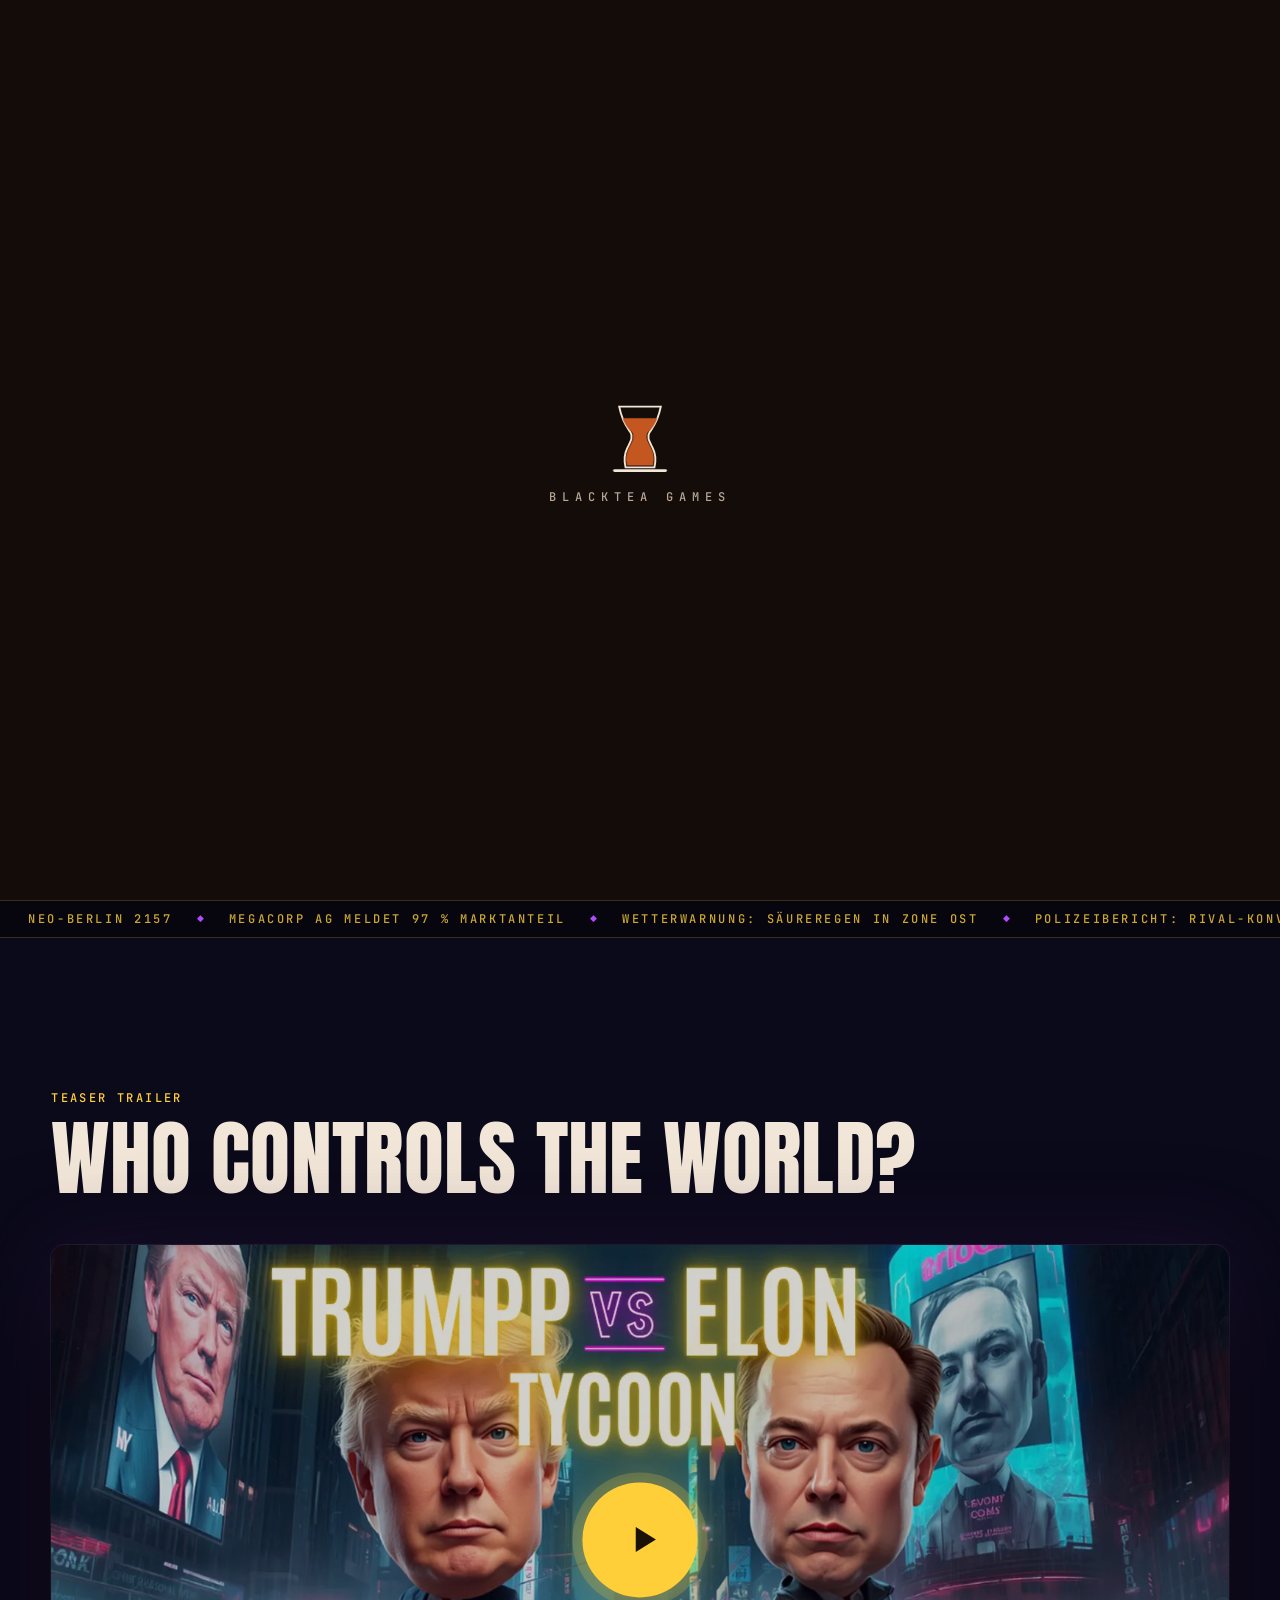
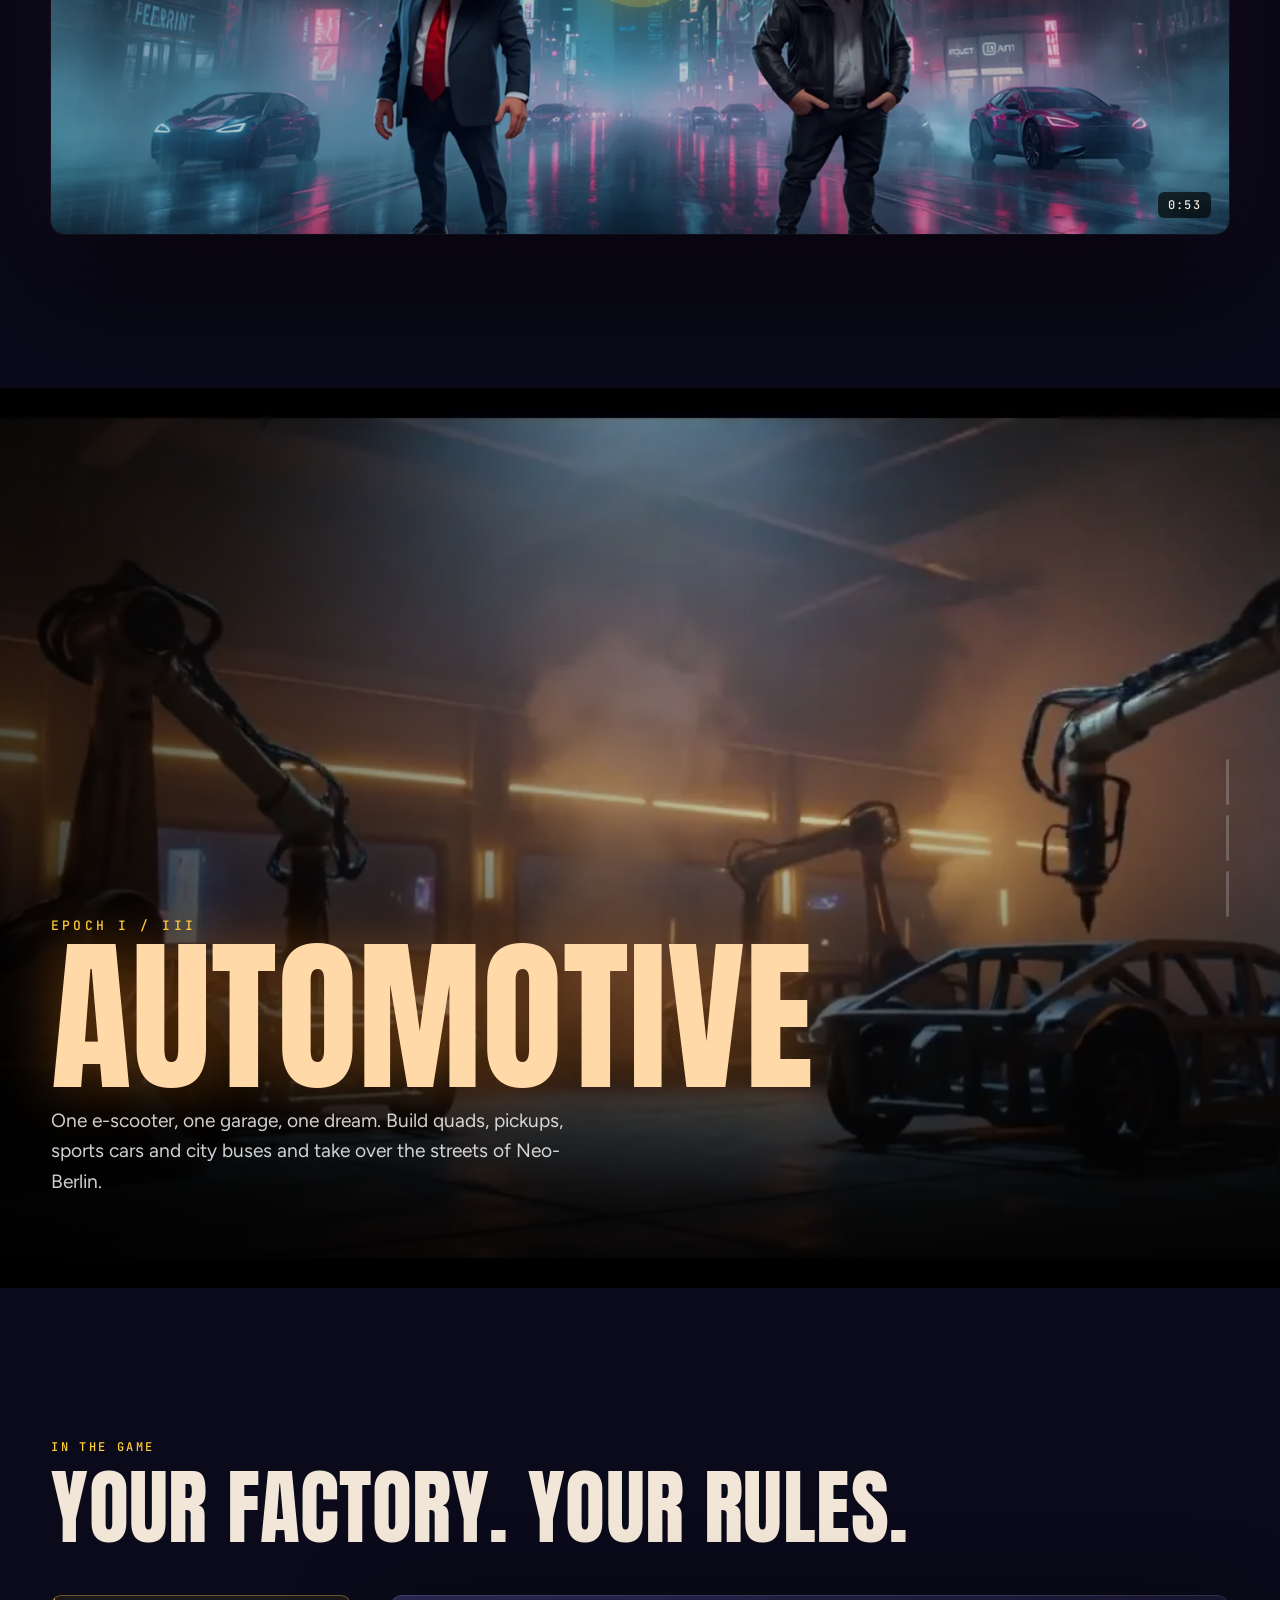
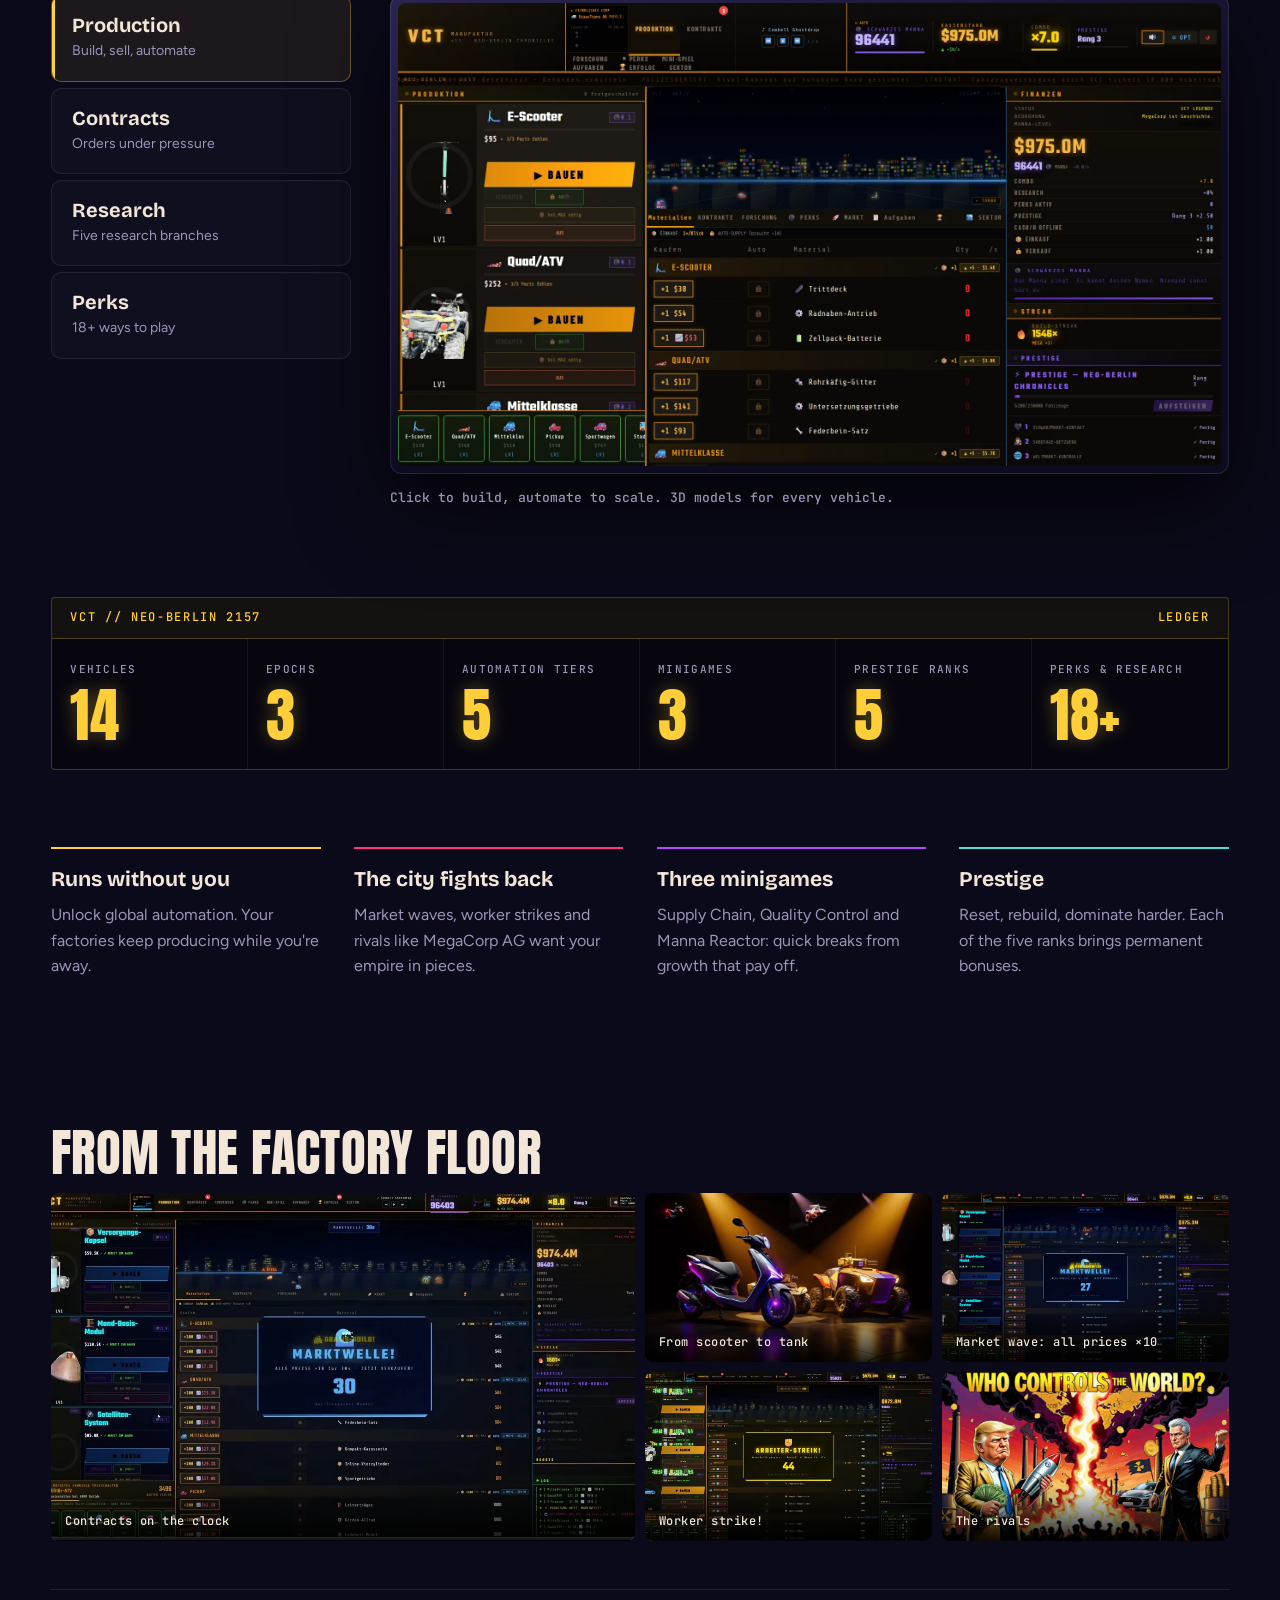
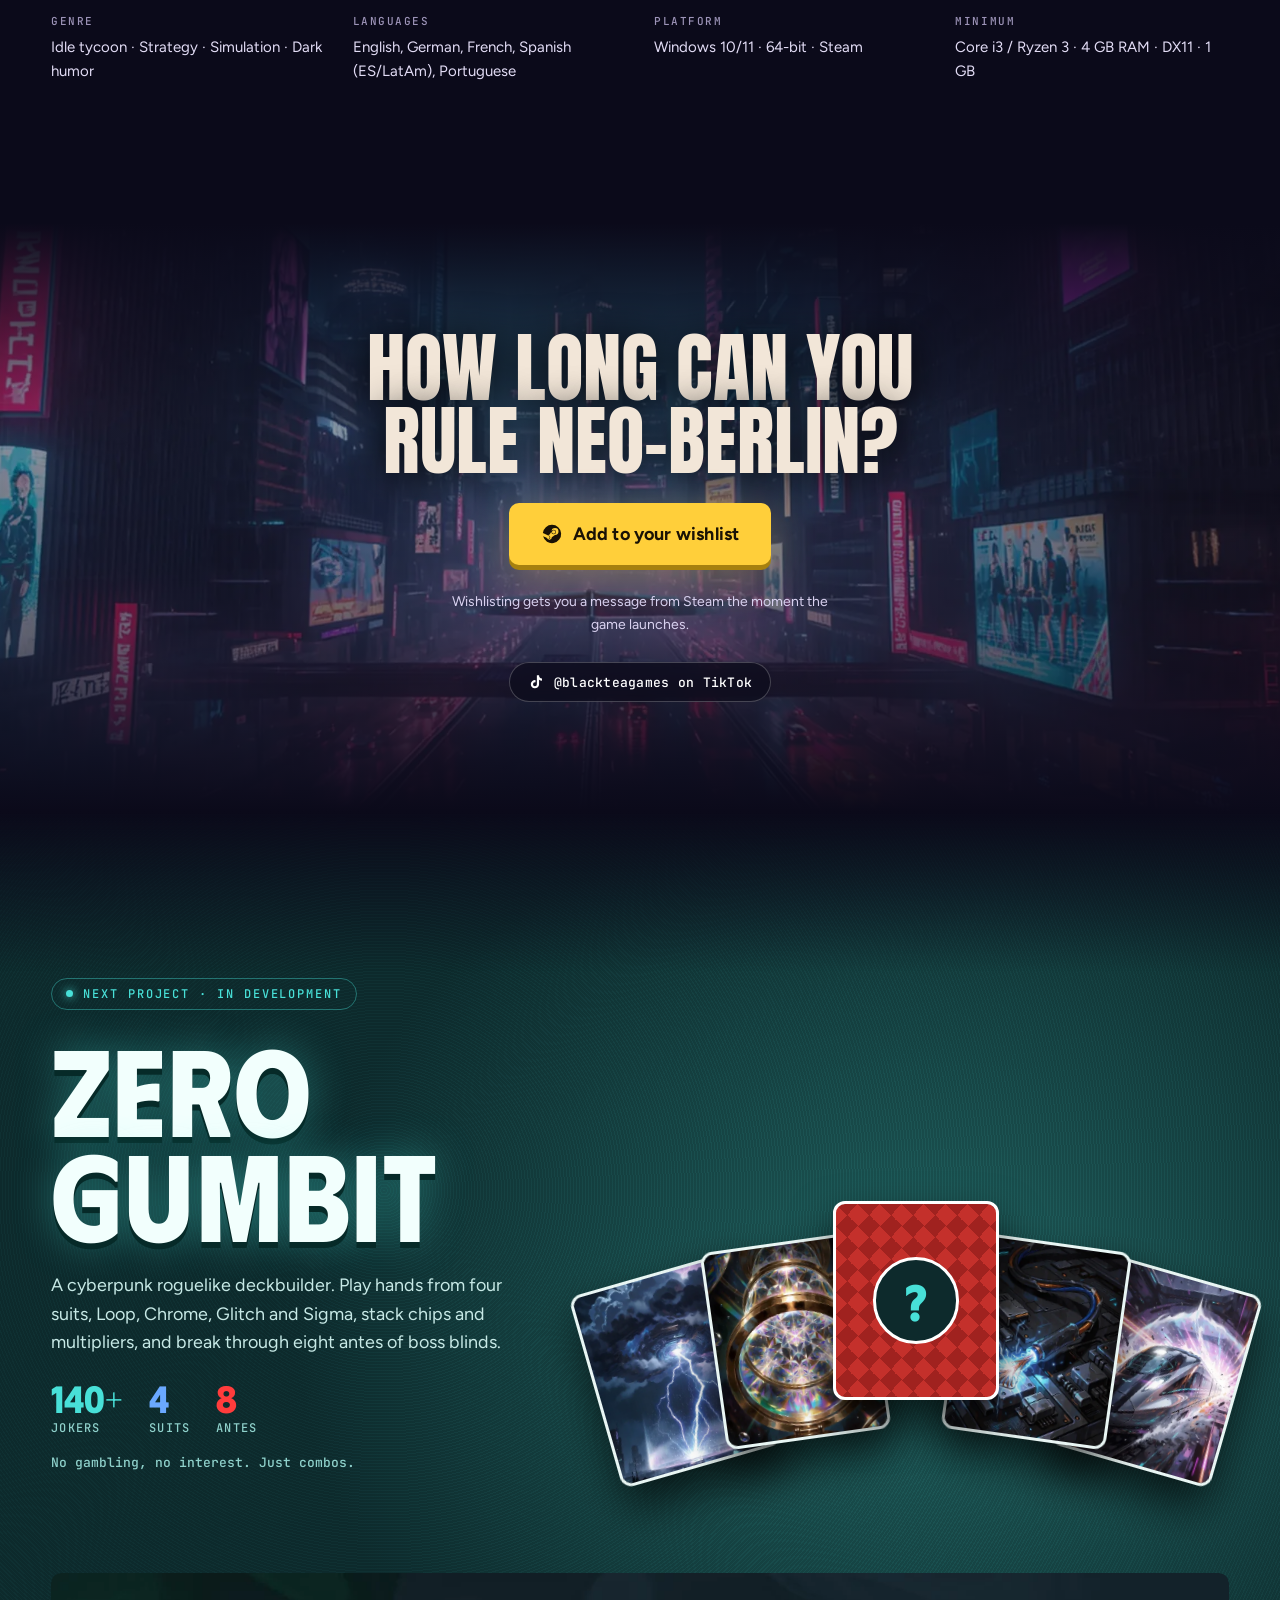
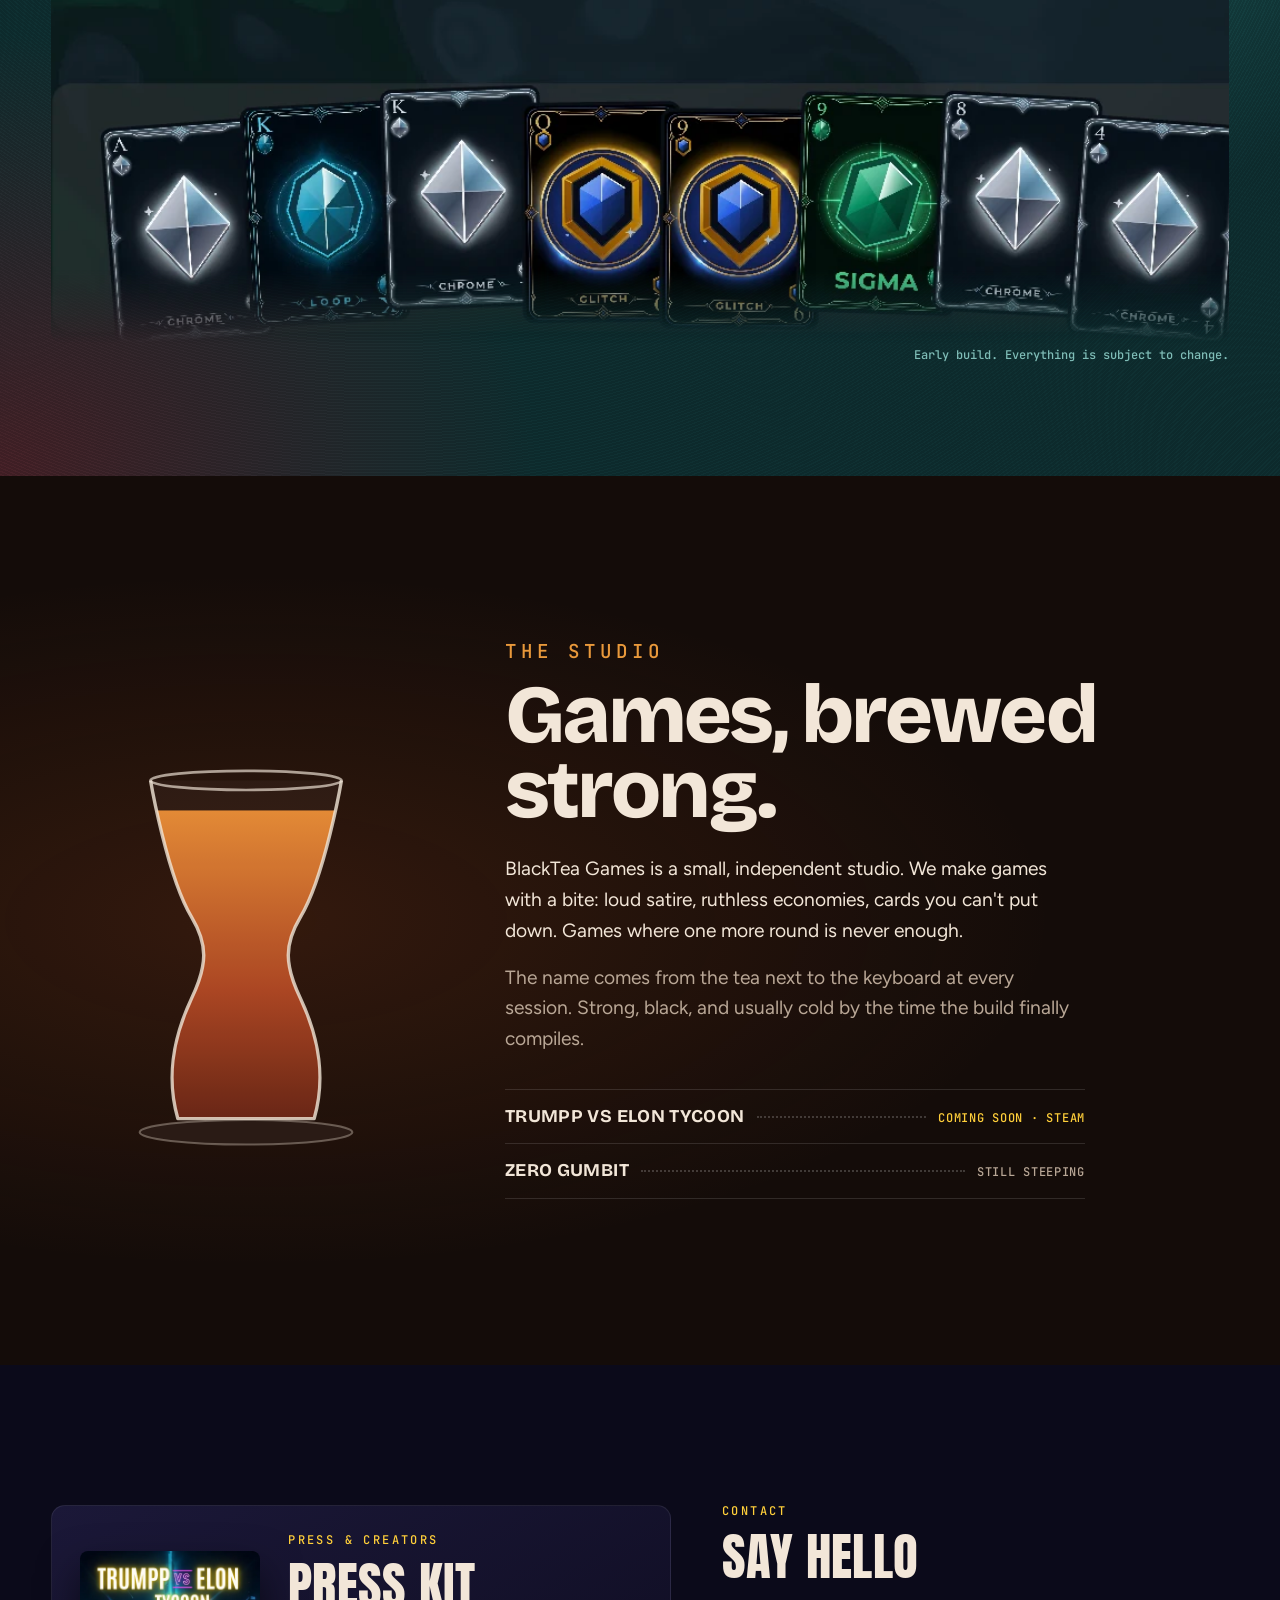
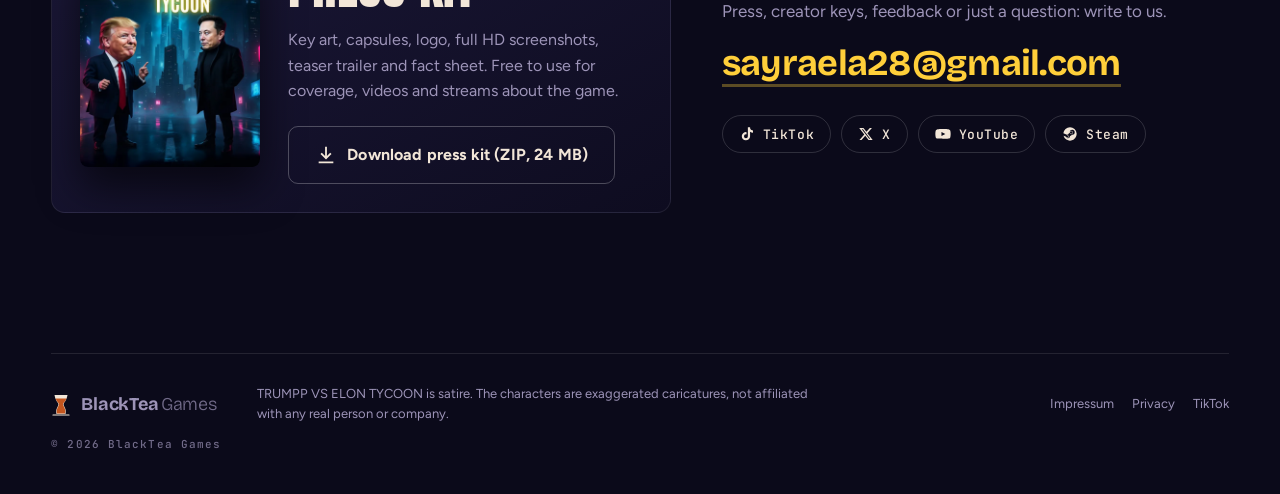
==== commit 1e9f9b03: "TikTok-Link im Wishlist-Band, Footer und auf den Rechtsseiten Co-Authored-By: Claude Opus 5.5 <norep" ====
--- a/index.html
+++ b/index.html
@@ -230,6 +230,7 @@
       <span data-de="Jetzt auf die Wunschliste">Add to your wishlist</span>
     </a>
     <p class="wb-note" data-de="Mit der Wunschliste bekommst du eine Nachricht von Steam, sobald das Spiel erscheint.">Wishlisting gets you a message from Steam the moment the game launches.</p>
+    <a class="wb-tiktok" href="https://www.tiktok.com/@blackteagames" target="_blank" rel="noopener"><svg viewBox="0 0 24 24" aria-hidden="true"><use href="#tiktok"/></svg><span data-de="@blackteagames auf TikTok">@blackteagames on TikTok</span></a>
   </div>
 </section>
 
@@ -310,8 +311,8 @@
     <p data-de="Presse, Creator-Keys, Feedback oder einfach eine Frage: schreib uns.">Press, creator keys, feedback or just a question: write to us.</p>
     <a class="mail" href="&#109;&#97;&#105;&#108;&#116;&#111;&#58;&#115;&#97;&#121;&#114;&#97;&#101;&#108;&#97;&#50;&#56;&#64;&#103;&#109;&#97;&#105;&#108;&#46;&#99;&#111;&#109;">&#115;&#97;&#121;&#114;&#97;&#101;&#108;&#97;&#50;&#56;&#64;&#103;&#109;&#97;&#105;&#108;&#46;&#99;&#111;&#109;</a>
     <ul class="socials">
+      <li><a href="https://www.tiktok.com/@blackteagames" target="_blank" rel="noopener"><svg viewBox="0 0 24 24" aria-hidden="true"><use href="#tiktok"/></svg>TikTok</a></li>
       <li><a href="https://x.com/blackteagames" target="_blank" rel="noopener"><svg viewBox="0 0 24 24" aria-hidden="true"><path d="M17.8 3h3.1l-6.8 7.7L22 21h-6.2l-4.9-6.3L5.3 21H2.2l7.2-8.3L1.8 3h6.4l4.4 5.8zm-1.1 16.2h1.7L7.4 4.7H5.6z"/></svg>X</a></li>
-      <li><a href="https://www.tiktok.com/@blackteagames" target="_blank" rel="noopener"><svg viewBox="0 0 24 24" aria-hidden="true"><path d="M16.6 2h-3.3v13.4a2.9 2.9 0 1 1-2.9-2.9c.3 0 .6 0 .9.1V9.2a6.2 6.2 0 1 0 5.3 6.2V8.6a7.9 7.9 0 0 0 4.4 1.4V6.7a4.5 4.5 0 0 1-4.4-4.7z"/></svg>TikTok</a></li>
       <li><a href="https://www.youtube.com/channel/UC4cSD2vB2pgtEg7nCbl8A-g" target="_blank" rel="noopener"><svg viewBox="0 0 24 24" aria-hidden="true"><path d="M23 7.2a3 3 0 0 0-2.1-2.1C19 4.6 12 4.6 12 4.6s-7 0-8.9.5A3 3 0 0 0 1 7.2 31 31 0 0 0 .5 12a31 31 0 0 0 .5 4.8 3 3 0 0 0 2.1 2.1c1.9.5 8.9.5 8.9.5s7 0 8.9-.5a3 3 0 0 0 2.1-2.1 31 31 0 0 0 .5-4.8 31 31 0 0 0-.5-4.8zM9.7 15.1V8.9l5.8 3.1z"/></svg>YouTube</a></li>
       <li><a href="https://store.steampowered.com/app/4784590/TRUMPP_VS_ELON_TYCOON/" target="_blank" rel="noopener"><svg viewBox="0 0 24 24" aria-hidden="true"><use href="#steam"/></svg>Steam</a></li>
     </ul>
@@ -329,6 +330,7 @@
   <nav aria-label="Legal">
     <a href="impressum.html">Impressum</a>
     <a href="datenschutz.html" data-de="Datenschutz">Privacy</a>
+    <a href="https://www.tiktok.com/@blackteagames" target="_blank" rel="noopener">TikTok</a>
   </nav>
   <span class="foot-copy">© 2026 BlackTea Games</span>
 </footer>
@@ -353,6 +355,7 @@
     <path d="M9 13 C11 18 13 20 15 22 C17 25 15 28 13 32 C11 36 11 40 12 43 H28 C29 40 29 36 27 32 C25 28 23 25 25 22 C27 20 29 18 31 13 Z" fill="#c4561f"/>
     <path d="M4 46 H36" stroke="currentColor" stroke-width="2.4" stroke-linecap="round"/>
   </symbol>
+  <symbol id="tiktok" viewBox="0 0 24 24"><path fill="currentColor" d="M16.6 2h-3.3v13.4a2.9 2.9 0 1 1-2.9-2.9c.3 0 .6 0 .9.1V9.2a6.2 6.2 0 1 0 5.3 6.2V8.6a7.9 7.9 0 0 0 4.4 1.4V6.7a4.5 4.5 0 0 1-4.4-4.7z"/></symbol>
   <symbol id="steam" viewBox="0 0 24 24">
     <path fill="currentColor" d="M12 2a10 10 0 0 0-9.960 9.04l5.35 2.21a2.83 2.83 0 0 1 1.6-.49h.16l2.38-3.45v-.05a3.77 3.77 0 1 1 3.770 3.77h-.09l-3.4 2.42v.13a2.83 2.83 0 0 1-5.62.48L2.3 14.5A10 10 0 1 0 12 2Zm-4.72 15.2-1.23-.5a2.13 2.13 0 1 0 1.17-2.92l1.27.53a1.57 1.57 0 1 1-1.21 2.9Zm9.08-7.43a2.51 2.51 0 1 0-2.51 2.51 2.51 2.51 0 0 0 2.51-2.51Zm-4.4 0a1.89 1.89 0 1 1 1.89 1.89 1.89 1.89 0 0 1-1.89-1.89Z"/>
   </symbol>
--- a/css/style.css
+++ b/css/style.css
@@ -8,338 +8,415 @@
 /* ---------- tokens ---------- */
 :root {
   /* studio: steeped black tea */
-  --leaf: #140c09;        /* page ground, dark steeped brown */
-  --leaf-2: #1f1410;      /* raised surfaces */
-  --tea: #c4561f;         /* tea-red, studio accent */
-  --amber: #e9993b;       /* tea in the light */
-  --steam: #f2e6d8;       /* text */
+  --leaf: #140c09;
+  --tea: #c4561f;
+  --amber: #e9993b;
+  --steam: #f2e6d8;
   --steam-dim: #b9a796;
   /* tycoon world */
+  --night: #0b0a1a;
   --neon: #b04bff;
+  --pink: #ff2f8a;
   --gold: #ffcf3a;
-  --night: #0b0a1a;
+  --gold-deep: #a6800f;
+  --lilac: #d9d2f0;
+  --lilac-dim: #9d94b8;
   /* zero gumbit world */
   --felt: #0d2a2c;
-  --felt-2: #12393a;
-  --chip: #2f8cff;
+  --cyan: #48e0d8;
   --mult: #ff3c3c;
-  --cyan: #48e0d8;
 
   --display: "Bricolage", "Figtree", system-ui, sans-serif;
   --body: "Figtree", system-ui, sans-serif;
   --mono: "JB Mono", ui-monospace, monospace;
+  --poster: "Anton", Impact, "Arial Narrow", sans-serif;
 
   --gutter: clamp(16px, 4vw, 56px);
-  --max: 1240px;
+  --max: 1280px;
+  --ease: cubic-bezier(.2, .7, .2, 1);
 }
 
 *, *::before, *::after { box-sizing: border-box; }
-html { scroll-behavior: smooth; -webkit-text-size-adjust: 100%; overflow-x: clip; }
-body {
-  margin: 0;
-  background: var(--leaf);
-  color: var(--steam);
-  font: 400 17px/1.6 var(--body);
-  overflow-x: clip;
-}
+html { -webkit-text-size-adjust: 100%; overflow-x: clip; background: var(--night); }
+html.lenis, html.lenis body { height: auto; }
+.lenis.lenis-stopped { overflow: hidden; }
+body { margin: 0; background: var(--night); color: var(--steam); font: 400 17px/1.6 var(--body); overflow-x: clip; }
 img, video { display: block; max-width: 100%; height: auto; }
 a { color: inherit; }
-:focus-visible { outline: 3px solid var(--amber); outline-offset: 3px; border-radius: 4px; }
-h1, h2, h3, h4 { margin: 0; }
+button { font: inherit; color: inherit; }
+:focus-visible { outline: 3px solid var(--gold); outline-offset: 3px; border-radius: 4px; }
+h1, h2, h3, h4, p, figure, dl, dd { margin: 0; }
 .wrap { width: min(var(--max), 100% - 2 * var(--gutter)); margin-inline: auto; }
-
-.skip { position: absolute; left: -999px; top: 8px; background: var(--amber); color: var(--leaf); padding: 8px 14px; z-index: 100; }
+.sr-only { position: absolute; width: 1px; height: 1px; overflow: hidden; clip-path: inset(50%); white-space: nowrap; }
+.skip { position: absolute; left: -999px; top: 8px; background: var(--gold); color: #000; padding: 8px 14px; z-index: 200; }
 .skip:focus { left: 8px; }
+
+/* ---------- intro ---------- */
+.intro {
+  position: fixed; inset: 0; z-index: 300; display: grid; place-content: center; justify-items: center; gap: 18px;
+  background: var(--leaf); pointer-events: none;
+}
+.no-js .intro, .intro.gone { display: none; }
+.intro-glass { width: 64px; overflow: visible; }
+.intro-tea { transform: translateY(32px); animation: introFill 1.1s var(--ease) .15s forwards; }
+.intro-name { font: 500 12px/1 var(--mono); letter-spacing: .5em; color: var(--steam-dim); opacity: 0; animation: introName .6s ease .5s forwards; }
+@keyframes introFill { to { transform: translateY(0); } }
+@keyframes introName { to { opacity: 1; } }
 
 /* ---------- nav ---------- */
 .nav {
-  position: sticky; top: 0; z-index: 50;
-  display: flex; align-items: center; gap: 24px;
-  padding: 14px var(--gutter);
-  background: color-mix(in srgb, var(--leaf) 82%, transparent);
-  backdrop-filter: blur(10px);
-  border-bottom: 1px solid #ffffff12;
-}
-.brand { display: flex; align-items: center; gap: 10px; text-decoration: none; font: 700 19px/1 var(--display); letter-spacing: -.01em; }
-.brand b { font-weight: 300; margin-left: 2px; color: var(--steam-dim); }
-.brand-mark { width: 22px; height: 26px; color: var(--steam); }
-.nav nav { display: flex; gap: 22px; margin-left: auto; }
-.nav nav a { text-decoration: none; font-size: 15px; color: var(--steam-dim); transition: color .2s; }
-.nav nav a:hover { color: var(--steam); }
-.lang {
-  font: 500 12px/1 var(--mono); letter-spacing: .08em;
-  background: none; border: 1px solid #ffffff26; color: var(--steam-dim);
-  border-radius: 99px; padding: 7px 10px; cursor: pointer; display: flex; gap: 6px;
-}
-html[data-lang="en"] .lang [data-l="en"], html[data-lang="de"] .lang [data-l="de"] { color: var(--amber); }
+  position: fixed; inset: 0 0 auto; z-index: 100;
+  display: flex; align-items: center; gap: 22px;
+  padding: 16px var(--gutter);
+  transition: background .35s, padding .35s, border-color .35s;
+  border-bottom: 1px solid transparent;
+}
+.nav.solid { background: rgba(11, 10, 26, .82); backdrop-filter: blur(14px); -webkit-backdrop-filter: blur(14px); padding-block: 10px; border-color: #ffffff14; }
+.brand { display: flex; align-items: center; gap: 10px; text-decoration: none; font: 700 18px/1 var(--display); letter-spacing: -.01em; white-space: nowrap; }
+.brand b { font-weight: 300; margin-left: 2px; opacity: .7; }
+.brand-mark { width: 20px; height: 24px; color: var(--steam); flex: none; }
+.nav-links { display: flex; gap: 26px; margin-left: auto; }
+.nav-links a { text-decoration: none; font-size: 15px; color: #ffffffb3; transition: color .2s; }
+.nav-links a:hover { color: #fff; }
+.lang { font: 500 12px/1 var(--mono); letter-spacing: .08em; background: none; border: 1px solid #ffffff2e; color: #ffffff80; border-radius: 99px; padding: 8px 11px; cursor: pointer; display: flex; gap: 6px; }
+html[data-lang="en"] .lang [data-l="en"], html[data-lang="de"] .lang [data-l="de"] { color: var(--gold); }
+.nav-wish { font: 700 14px/1 var(--body); text-decoration: none; background: var(--gold); color: #1a1205; padding: 10px 16px; border-radius: 8px; white-space: nowrap; transition: transform .15s; }
+.nav-wish:hover { transform: translateY(-1px); }
+
+/* ---------- buttons ---------- */
+.btn {
+  display: inline-flex; align-items: center; justify-content: center; gap: 10px;
+  font: 700 16px/1 var(--body); text-decoration: none; letter-spacing: .01em;
+  padding: 17px 26px; border-radius: 10px; border: 0; cursor: pointer;
+  transition: transform .15s var(--ease), box-shadow .15s, background .2s, border-color .2s;
+}
+.btn svg { width: 22px; height: 22px; fill: currentColor; flex: none; }
+.btn-lg { padding: 20px 32px; font-size: 18px; }
+.btn-gold { background: var(--gold); color: #1a1205; box-shadow: 0 5px 0 var(--gold-deep), 0 12px 44px #ffcf3a44; }
+.btn-gold:hover { transform: translateY(-2px); box-shadow: 0 7px 0 var(--gold-deep), 0 16px 56px #ffcf3a66; }
+.btn-gold:active { transform: translateY(4px); box-shadow: 0 1px 0 var(--gold-deep); }
+.btn-glass { background: #ffffff14; border: 1px solid #ffffff38; backdrop-filter: blur(8px); -webkit-backdrop-filter: blur(8px); }
+.btn-glass:hover { background: #ffffff24; border-color: #ffffff70; }
+.btn-ghost { border: 1px solid #ffffff40; background: none; }
+.btn-ghost:hover { border-color: var(--gold); color: var(--gold); }
+
+.kicker { font: 500 12px/1 var(--mono); letter-spacing: .2em; text-transform: uppercase; color: var(--gold); margin-bottom: 16px; }
+.sec-head { margin-bottom: clamp(28px, 4vw, 48px); }
+.sec-title { font: 400 clamp(42px, 6.4vw, 92px)/.95 var(--poster); text-transform: uppercase; letter-spacing: .005em; }
+.sec-title-sm { font-size: clamp(32px, 4vw, 54px); margin-bottom: 16px; }
 
 /* ---------- hero ---------- */
-.hero {
-  position: relative;
-  display: grid; grid-template-columns: 1.25fr .75fr; align-items: center; gap: 40px;
-  width: min(var(--max), 100% - 2 * var(--gutter)); margin-inline: auto;
-  min-height: min(74vh, 720px);
-  padding-block: 48px 40px;
-}
-.hero::before { /* warm light falling on the table */
-  content: ""; position: absolute; inset: -10% -10% auto auto; width: min(70vw, 900px); height: min(70vw, 900px); z-index: -1;
-  background: radial-gradient(circle, #c4561f33 0%, transparent 60%);
-  pointer-events: none;
-}
-.eyebrow { font: 500 13px/1 var(--mono); letter-spacing: .14em; text-transform: uppercase; color: var(--amber); margin: 0 0 22px; }
-.hero h1 {
-  font: 800 clamp(52px, 7.4vw, 108px)/.92 var(--display);
-  letter-spacing: -.035em;
-  font-variation-settings: "wdth" 85;
-}
-.lede { max-width: 34ch; font-size: clamp(17px, 1.5vw, 20px); color: var(--steam-dim); margin: 28px 0 40px; }
-
-.menu-card { list-style: none; margin: 0; padding: 0; max-width: 560px; border-top: 1px solid #ffffff1f; }
+.hero { position: relative; min-height: 100svh; display: flex; align-items: flex-end; overflow: hidden; isolation: isolate; }
+.hero-video { position: absolute; inset: 0; width: 100%; height: 100%; object-fit: cover; z-index: -2; transform-origin: 50% 40%; }
+.hero-shade {
+  position: absolute; inset: 0; z-index: -1;
+  background:
+    linear-gradient(180deg, #0b0a1acc 0%, #0b0a1a00 22%),
+    linear-gradient(0deg, var(--night) 2%, #0b0a1ab3 34%, #0b0a1a1a 70%),
+    linear-gradient(90deg, #0b0a1ad9 0%, #0b0a1a00 62%),
+    radial-gradient(ellipse at 80% 20%, #b04bff33, transparent 60%);
+}
+.hero-content { width: min(var(--max), 100% - 2 * var(--gutter)); margin: 0 auto; padding-bottom: clamp(70px, 11vh, 130px); }
+.hero-tag { display: flex; align-items: center; gap: 10px; font: 500 13px/1.4 var(--mono); letter-spacing: .12em; text-transform: uppercase; color: var(--gold); margin-bottom: 18px; }
+.pulse { width: 9px; height: 9px; border-radius: 50%; background: var(--gold); animation: pulse 1.8s infinite; flex: none; }
+@keyframes pulse { 0% { box-shadow: 0 0 0 0 #ffcf3aaa; } 70%, 100% { box-shadow: 0 0 0 12px #ffcf3a00; } }
+.hero-title { font: 400 clamp(54px, 10.5vw, 168px)/.86 var(--poster); color: #fff; text-transform: uppercase; }
+.ht-line { display: block; text-shadow: 0 6px 40px #000a; }
+.hero-title em { font-style: italic; color: var(--gold); font-size: .62em; vertical-align: .14em; text-shadow: 0 0 32px #ffcf3a99; padding-inline: .06em; }
+.ht-tycoon { font-size: .56em; letter-spacing: .16em; color: var(--neon); text-shadow: 0 0 34px #b04bffaa, 0 0 2px #000; margin-top: .08em; }
+.hero-sub { max-width: 50ch; font-size: clamp(17px, 1.45vw, 20px); color: var(--lilac); margin: 26px 0 32px; text-shadow: 0 2px 20px #000; }
+.cta-row { display: flex; flex-wrap: wrap; gap: 14px; }
+.scroll-hint { position: absolute; left: 50%; bottom: 24px; width: 24px; height: 38px; margin-left: -12px; border: 2px solid #ffffff55; border-radius: 14px; }
+.scroll-hint span { position: absolute; left: 50%; top: 7px; width: 4px; height: 8px; margin-left: -2px; border-radius: 2px; background: #fff; animation: wheel 1.8s infinite; }
+@keyframes wheel { 0% { transform: translateY(0); opacity: 1; } 80% { transform: translateY(12px); opacity: 0; } 100% { opacity: 0; } }
+
+/* ---------- ticker ---------- */
+.ticker { overflow: hidden; border-block: 1px solid #ffcf3a33; background: #07060f; padding: 12px 0; }
+.ticker-track { display: flex; width: max-content; animation: ticker 70s linear infinite; }
+.ticker span { font: 500 12px/1 var(--mono); letter-spacing: .22em; color: #ffcf3acc; white-space: nowrap; padding-inline: 28px; position: relative; }
+.ticker span::after { content: "◆"; position: absolute; right: -6px; color: var(--neon); font-size: 9px; top: 1px; }
+@keyframes ticker { to { transform: translateX(-50%); } }
+
+/* ---------- teaser ---------- */
+.teaser { padding-top: clamp(90px, 12vw, 160px); }
+.teaser-frame {
+  all: unset; position: relative; display: block; width: 100%; cursor: pointer; border-radius: 14px; overflow: hidden;
+  box-shadow: 0 40px 120px #000c, 0 0 0 1px #ffffff14, 0 0 80px #b04bff22;
+}
+.teaser-frame img { width: 100%; aspect-ratio: 16 / 8; object-fit: cover; object-position: 50% 30%; transition: transform 1.2s var(--ease), filter .5s; filter: brightness(.82); }
+.teaser-frame:hover img { transform: scale(1.03); filter: brightness(.95); }
+.teaser-frame:focus-visible { outline: 3px solid var(--gold); outline-offset: 4px; }
+.play-ring {
+  position: absolute; left: 50%; top: 50%; width: clamp(76px, 9vw, 120px); aspect-ratio: 1; translate: -50% -50%;
+  border-radius: 50%; display: grid; place-items: center; background: #ffcf3a; color: #1a1205;
+  box-shadow: 0 0 0 10px #ffcf3a33, 0 0 60px #ffcf3a88; transition: transform .3s var(--ease);
+}
+.play-ring svg { width: 40%; fill: currentColor; margin-left: 6%; }
+.teaser-frame:hover .play-ring { transform: scale(1.08); }
+.teaser-len { position: absolute; right: 18px; bottom: 16px; font: 500 12px/1 var(--mono); letter-spacing: .1em; background: #000a; padding: 7px 10px; border-radius: 6px; }
+
+/* ---------- epochs ---------- */
+.epochs { margin-top: clamp(90px, 12vw, 160px); }
+.ep-stage { position: relative; height: 100svh; min-height: 560px; overflow: hidden; background: #000; }
+.ep { position: absolute; inset: 0; display: flex; align-items: flex-end; opacity: 0; visibility: hidden; }
+.ep.is-active { opacity: 1; visibility: visible; }
+.ep video { position: absolute; inset: 0; width: 100%; height: 100%; object-fit: cover; }
+.ep::after { content: ""; position: absolute; inset: 0; background: linear-gradient(0deg, #000d 0%, #0006 40%, #0000 70%), linear-gradient(90deg, #000a, #0000 60%); }
+.ep-copy { position: relative; z-index: 1; width: min(var(--max), 100% - 2 * var(--gutter)); margin: 0 auto; padding-bottom: clamp(60px, 10vh, 110px); }
+.ep-count { font: 500 13px/1 var(--mono); letter-spacing: .24em; text-transform: uppercase; color: var(--gold); margin-bottom: 14px; }
+.ep h3 { font: 400 clamp(64px, 13vw, 200px)/.85 var(--poster); text-transform: uppercase; }
+.ep[data-ep="0"] h3 { color: #ffd9a8; text-shadow: 0 0 60px #ff8a1f66; }
+.ep[data-ep="1"] h3 { color: #ffb3a8; text-shadow: 0 0 60px #ff3c3c55; }
+.ep[data-ep="2"] h3 { color: #b8e3ff; text-shadow: 0 0 60px #3c9cff66; }
+.ep-copy > p:last-child { max-width: 46ch; font-size: clamp(17px, 1.5vw, 21px); color: #ffffffd0; margin-top: 18px; }
+.ep-progress { position: absolute; right: var(--gutter); top: 50%; translate: 0 -50%; display: grid; gap: 10px; z-index: 2; }
+.ep-progress span { width: 3px; height: 46px; background: #ffffff33; border-radius: 2px; transition: background .4s, height .4s; }
+.ep-progress span.on { background: var(--gold); height: 70px; }
+/* without the scroll script, epochs simply stack */
+.no-js .ep-stage, .static-epochs .ep-stage { height: auto; min-height: 0; }
+.no-js .ep, .static-epochs .ep { position: relative; opacity: 1; visibility: visible; min-height: 80svh; }
+.no-js .ep-progress, .static-epochs .ep-progress { display: none; }
+
+/* ---------- factory showcase ---------- */
+.factory { padding-top: clamp(90px, 12vw, 160px); }
+.showcase { display: grid; grid-template-columns: 300px 1fr; gap: clamp(20px, 3vw, 44px); align-items: start; }
+.sc-tabs { display: grid; gap: 6px; }
+.sc-tabs button {
+  all: unset; box-sizing: border-box; cursor: pointer; display: grid; gap: 4px; padding: 18px 20px; border-radius: 10px;
+  border: 1px solid #ffffff14; background: #ffffff06; transition: background .25s, border-color .25s;
+  position: relative; overflow: hidden;
+}
+.sc-tabs button::before { content: ""; position: absolute; left: 0; top: 0; bottom: 0; width: 3px; background: var(--gold); transform: scaleY(0); transition: transform .3s var(--ease); }
+.sc-tabs button:hover { background: #ffffff0d; }
+.sc-tabs button[aria-selected="true"] { background: #ffcf3a12; border-color: #ffcf3a55; }
+.sc-tabs button[aria-selected="true"]::before { transform: scaleY(1); }
+.sc-tabs button:focus-visible { outline: 3px solid var(--gold); outline-offset: 2px; }
+.sc-k { font: 700 20px/1.1 var(--display); }
+.sc-d { font-size: 14px; color: var(--lilac-dim); }
+.sc-bezel { border-radius: 12px; padding: 8px; background: linear-gradient(160deg, #2a2550, #0d0b1f 60%); box-shadow: 0 30px 90px #000b, inset 0 0 0 1px #ffffff1a; }
+.sc-bezel img { width: 100%; aspect-ratio: 16 / 9; object-fit: cover; border-radius: 7px; transition: opacity .25s; }
+.sc-bezel img.swap { opacity: 0; }
+.sc-screen figcaption { margin-top: 14px; font: 500 13px/1.5 var(--mono); color: var(--lilac-dim); }
+
+.ledger { margin-top: clamp(56px, 7vw, 90px); border: 1px solid #ffcf3a40; background: #07060f; font-family: var(--mono); border-radius: 4px; }
+.ledger-bar { display: flex; justify-content: space-between; gap: 12px; padding: 10px 18px; font-size: 12px; letter-spacing: .14em; color: var(--gold); border-bottom: 1px solid #ffcf3a40; background: #ffcf3a0d; }
+.ledger dl { display: grid; grid-template-columns: repeat(6, 1fr); }
+.ledger dl div { padding: 22px 18px 24px; border-right: 1px solid #ffffff12; }
+.ledger dl div:last-child { border-right: 0; }
+.ledger dt { font-size: 11px; letter-spacing: .12em; text-transform: uppercase; color: var(--lilac-dim); }
+.ledger dd { margin-top: 8px; font: 400 clamp(38px, 4.6vw, 64px)/1 var(--poster); color: var(--gold); text-shadow: 0 0 18px #ffcf3a55; font-variant-numeric: tabular-nums; }
+
+.features { display: grid; grid-template-columns: repeat(4, 1fr); gap: clamp(20px, 2.6vw, 36px); margin-top: clamp(48px, 6vw, 80px); }
+.features article { border-top: 2px solid #ffffff1f; padding-top: 18px; }
+.features article:nth-child(1) { border-color: var(--gold); }
+.features article:nth-child(2) { border-color: var(--pink); }
+.features article:nth-child(3) { border-color: var(--neon); }
+.features article:nth-child(4) { border-color: var(--cyan); }
+.features h3 { font: 700 21px/1.2 var(--display); margin-bottom: 10px; }
+.features p { font-size: 16px; color: var(--lilac-dim); }
+
+/* ---------- clips ---------- */
+.clips { padding-top: clamp(90px, 12vw, 150px); }
+.clip-grid { display: grid; grid-template-columns: repeat(4, 1fr); gap: 10px; }
+.clip { position: relative; overflow: hidden; border-radius: 8px; background: #000; }
+.clip-a { grid-column: span 2; grid-row: span 2; }
+.clip video, .clip img { width: 100%; height: 100%; aspect-ratio: 16 / 9.4; object-fit: cover; }
+.clip figcaption { position: absolute; inset: auto 0 0; padding: 30px 14px 11px; font: 500 12px/1.3 var(--mono); letter-spacing: .04em; background: linear-gradient(transparent, #000d); pointer-events: none; }
+.zoom { all: unset; display: block; width: 100%; height: 100%; cursor: zoom-in; }
+.zoom:focus-visible { outline: 3px solid var(--gold); outline-offset: -3px; }
+.zoom img { transition: transform .6s var(--ease); }
+.zoom:hover img { transform: scale(1.05); }
+.specs { display: grid; grid-template-columns: repeat(4, 1fr); gap: 28px; margin-top: 48px; padding-top: 26px; border-top: 1px solid #ffffff1a; }
+.specs dt { font: 500 11px/1 var(--mono); letter-spacing: .14em; text-transform: uppercase; color: var(--lilac-dim); margin-bottom: 8px; }
+.specs dd { font-size: 15px; color: #e2dcf5; }
+
+/* ---------- wishlist band ---------- */
+.wish-band { position: relative; margin-top: clamp(90px, 11vw, 140px); overflow: hidden; }
+.wish-band img { width: 100%; height: clamp(440px, 46vw, 640px); object-fit: cover; }
+.wish-band::after { content: ""; position: absolute; inset: 0; background: linear-gradient(180deg, var(--night) 0%, #0b0a1a66 35%, #0b0a1a99 70%, var(--night) 100%); }
+.wb-copy { position: absolute; inset: 0; z-index: 1; display: grid; place-content: center; justify-items: center; gap: 26px; text-align: center; padding: 0 var(--gutter); }
+.wb-line { font: 400 clamp(36px, 6vw, 84px)/.95 var(--poster); text-transform: uppercase; text-shadow: 0 4px 40px #000; max-width: 16ch; }
+.wb-note { font-size: 14px; color: var(--lilac); max-width: 44ch; }
+.wb-tiktok { display: inline-flex; align-items: center; gap: 10px; padding: 11px 18px; border: 1px solid #ffffff38; border-radius: 99px; background: #0b0a1a99; backdrop-filter: blur(8px); -webkit-backdrop-filter: blur(8px); text-decoration: none; color: #fff; font: 500 13px/1 var(--mono); letter-spacing: .02em; white-space: nowrap; transition: border-color .2s, color .2s; }
+.wb-tiktok svg { width: 16px; height: 16px; fill: currentColor; }
+.wb-tiktok:hover { border-color: var(--gold); color: var(--gold); }
+
+/* ---------- zero gumbit ---------- */
+.zg {
+  position: relative; overflow: hidden;
+  padding-block: clamp(100px, 13vw, 180px) clamp(70px, 9vw, 120px);
+  background:
+    radial-gradient(ellipse 70% 60% at 72% 40%, #1e5c5a 0%, transparent 70%),
+    radial-gradient(ellipse 60% 50% at 0% 100%, #5a1820aa 0%, transparent 70%),
+    var(--felt);
+  color: #eafaf8;
+}
+.zg::before { content: ""; position: absolute; inset: 0; pointer-events: none; opacity: .14; mix-blend-mode: overlay; background-image: repeating-radial-gradient(circle at 30% 30%, #fff 0 1px, transparent 1px 3px); }
+.zg::after { content: ""; position: absolute; inset: 0 0 auto; height: 160px; background: linear-gradient(var(--night), transparent); pointer-events: none; }
+.zg-inner { position: relative; z-index: 1; display: grid; grid-template-columns: .9fr 1.1fr; gap: 40px; align-items: center; }
+.zg-status { display: inline-flex; align-items: center; gap: 10px; font: 500 12px/1 var(--mono); letter-spacing: .16em; text-transform: uppercase; padding: 9px 14px; border: 1px solid #48e0d866; color: var(--cyan); border-radius: 99px; margin-bottom: 24px; }
+.zg-dot { width: 7px; height: 7px; border-radius: 50%; background: var(--cyan); box-shadow: 0 0 10px var(--cyan); }
+.zg-title { position: relative; font: 700 clamp(64px, 9.6vw, 148px)/.86 "Phudu", var(--display); letter-spacing: .01em; max-width: 6ch; color: #f2fffd; text-shadow: 0 6px 0 #062a28, 0 0 40px #48e0d866; }
+.zg-lede { max-width: 44ch; margin: 26px 0 22px; font-size: clamp(17px, 1.4vw, 19px); color: #c7e9e6; }
+.zg-facts { list-style: none; padding: 0; margin: 0 0 18px; display: flex; gap: 26px; }
+.zg-facts li { font: 500 12px/1.2 var(--mono); letter-spacing: .1em; text-transform: uppercase; color: #8fd1cb; }
+.zg-facts b { display: block; font: 700 38px/1 "Phudu", sans-serif; color: #fff; letter-spacing: 0; margin-bottom: 4px; }
+.zg-facts li:nth-child(1) b { color: var(--cyan); }
+.zg-facts li:nth-child(2) b { color: #6aa8ff; }
+.zg-facts li:nth-child(3) b { color: var(--mult); }
+.zg-small { font: 500 13px/1.5 var(--mono); color: #8fd1cb; }
+
+.deck { position: relative; height: clamp(300px, 32vw, 460px); perspective: 1200px; }
+.holo {
+  --w: clamp(120px, 13vw, 196px);
+  position: absolute; left: 50%; bottom: 0; width: var(--w); aspect-ratio: 448 / 537; margin-left: calc(var(--w) / -2);
+  transform-origin: 50% 100%;
+  transform: translateX(calc(var(--i) * var(--w) * .64)) translateY(calc(var(--i) * var(--i) * 9px)) rotate(calc(var(--i) * 8deg));
+  transition: transform .45s var(--ease);
+  z-index: calc(10 - var(--i) * var(--i));
+}
+.holo-in {
+  --rx: 0deg; --ry: 0deg; --mx: 50%; --my: 50%;
+  position: relative; width: 100%; height: 100%; border-radius: 12px; overflow: hidden;
+  border: 3px solid #e9f6f4; background: #0a1d1e;
+  box-shadow: 0 22px 44px #000a;
+  transform: rotateX(var(--rx)) rotateY(var(--ry));
+  transition: transform .5s var(--ease), box-shadow .3s;
+}
+.holo-in img { width: 100%; height: 100%; object-fit: cover; }
+.glare {
+  position: absolute; inset: 0; pointer-events: none; opacity: 0; mix-blend-mode: color-dodge; transition: opacity .3s;
+  background:
+    radial-gradient(circle at var(--mx) var(--my), #ffffffcc 0%, #ffffff00 45%),
+    repeating-linear-gradient(115deg, #ff3c8a55 0%, #ffd23c55 8%, #48e0d855 16%, #6a7bff55 24%, #ff3c8a55 32%);
+  background-size: 100% 100%, 300% 300%;
+  background-position: center, var(--mx) var(--my);
+}
+.holo:hover { transform: translateX(calc(var(--i) * var(--w) * .64)) translateY(-40px) rotate(calc(var(--i) * 3deg)) scale(1.08); z-index: 20; }
+.holo:hover .holo-in { box-shadow: 0 40px 70px #000c, 0 0 0 2px var(--cyan), 0 0 50px #48e0d855; transition: transform .08s linear, box-shadow .3s; }
+.holo:hover .glare { opacity: .9; }
+.holo.back .holo-in { display: grid; place-items: center; background: repeating-conic-gradient(from 45deg, #c4302b 0 25%, #a0221f 0 50%) 0 0 / 22px 22px; border-color: #fff; }
+.holo.back span { display: grid; place-items: center; width: 54%; aspect-ratio: 1; border-radius: 50%; background: #0d2a2c; border: 3px solid #fff; font: 700 clamp(36px, 4vw, 58px)/1 "Phudu", sans-serif; color: var(--cyan); }
+
+.zg-shot { position: relative; z-index: 1; margin-top: clamp(56px, 8vw, 100px); }
+.zg-shot img { width: 100%; aspect-ratio: 1060 / 333; object-fit: cover; border-radius: 10px; box-shadow: 0 30px 80px #0008; -webkit-mask-image: linear-gradient(180deg, #000 80%, transparent); mask-image: linear-gradient(180deg, #000 80%, transparent); }
+.zg-shot figcaption { margin-top: 6px; font: 500 12px/1 var(--mono); color: #7fbdb7; text-align: right; }
+
+/* ---------- studio (the tea world) ---------- */
+.studio {
+  display: grid; grid-template-columns: .7fr 1.3fr; gap: clamp(30px, 5vw, 80px); align-items: center;
+  padding-block: clamp(100px, 13vw, 180px);
+  position: relative; isolation: isolate;
+}
+.studio::before { content: ""; position: absolute; z-index: -1; inset: 0 calc(50% - 50vw); background: radial-gradient(ellipse at 20% 50%, #c4561f2e, transparent 55%), var(--leaf); }
+.studio-glass { width: min(100%, 300px); justify-self: center; }
+.studio-glass svg { width: 100%; overflow: visible; }
+.glass-edge { fill: #ffffff08; stroke: #f2e6d8cc; stroke-width: 2.5; stroke-linejoin: round; }
+.glass-rim { fill: none; stroke: #f2e6d8aa; stroke-width: 2; }
+.saucer { fill: #2a1b15; stroke: #f2e6d855; stroke-width: 1.5; }
+.steam path { fill: none; stroke: var(--steam); stroke-width: 3; stroke-linecap: round; opacity: 0; animation: steam 3.6s ease-in-out infinite; }
+.steam path:nth-child(2) { animation-delay: .7s; }
+.steam path:nth-child(3) { animation-delay: 1.3s; }
+@keyframes steam { 0% { opacity: 0; transform: translateY(14px); } 35% { opacity: .5; } 100% { opacity: 0; transform: translateY(-26px); } }
+.studio .kicker { color: var(--amber); }
+.studio-title { font: 800 clamp(46px, 6.4vw, 96px)/.92 var(--display); letter-spacing: -.035em; margin-bottom: 26px; }
+.studio-copy > p { font-size: clamp(17px, 1.5vw, 20px); max-width: 48ch; margin-bottom: 16px; }
+.studio-dim { color: var(--steam-dim); }
+.menu-card { list-style: none; margin: 34px 0 0; padding: 0; max-width: 580px; border-top: 1px solid #ffffff1f; }
 .menu-card li { border-bottom: 1px solid #ffffff1f; }
 .menu-card a { display: flex; align-items: baseline; gap: 12px; padding: 16px 0; text-decoration: none; }
-.mc-name { font: 700 clamp(15px, 1.6vw, 18px)/1.2 var(--display); letter-spacing: .02em; transition: color .2s; }
+.mc-name { font: 700 clamp(15px, 1.5vw, 18px)/1.2 var(--display); letter-spacing: .02em; transition: color .2s; }
 .mc-dots { flex: 1; border-bottom: 2px dotted #ffffff30; transform: translateY(-4px); min-width: 20px; }
 .mc-state { font: 500 12px/1 var(--mono); letter-spacing: .06em; text-transform: uppercase; color: var(--steam-dim); white-space: nowrap; }
 .mc-state.hot { color: var(--gold); }
 .menu-card a:hover .mc-name { color: var(--amber); }
 
-/* signature: the tea glass */
-.hero-glass { justify-self: center; width: min(100%, 280px); }
-.tea { width: 100%; height: auto; overflow: visible; }
-.glass-edge { fill: #ffffff08; stroke: #f2e6d8cc; stroke-width: 2.5; stroke-linejoin: round; }
-.glass-rim { fill: none; stroke: #f2e6d8aa; stroke-width: 2; }
-.saucer { fill: #2a1b15; stroke: #f2e6d855; stroke-width: 1.5; }
-.saucer-edge { fill: none; stroke: #f2e6d833; stroke-width: 1.5; }
-.tea-liquid { transform: translateY(240px); animation: pour 2.2s cubic-bezier(.3,.7,.2,1) .3s forwards; }
-.tea-surface { transform: translateY(240px); animation: pour 2.2s cubic-bezier(.3,.7,.2,1) .3s forwards, slosh 4s ease-in-out 2.5s infinite; }
-.steam path { fill: none; stroke: var(--steam); stroke-width: 3; stroke-linecap: round; opacity: 0; animation: steam 3.6s ease-in-out 2s infinite; }
-.steam path:nth-child(2) { animation-delay: 2.7s; }
-.steam path:nth-child(3) { animation-delay: 3.3s; }
-@keyframes pour { to { transform: translateY(0); } }
-@keyframes slosh { 50% { transform: translateY(0) translateX(-6px); } }
-@keyframes steam {
-  0% { opacity: 0; transform: translateY(14px) scaleY(.8); }
-  35% { opacity: .55; }
-  100% { opacity: 0; transform: translateY(-26px) scaleY(1.1); }
-}
-
-/* ---------- buttons ---------- */
-.btn {
-  display: inline-flex; align-items: center; gap: 10px;
-  font: 700 16px/1 var(--body); text-decoration: none; letter-spacing: .01em;
-  padding: 16px 24px; border-radius: 10px; border: 0; cursor: pointer;
-  transition: transform .15s, box-shadow .15s, background .2s;
-}
-.btn svg { width: 22px; height: 22px; fill: currentColor; }
-.btn-gold { background: var(--gold); color: #1a1205; box-shadow: 0 5px 0 #a6800f, 0 10px 40px #ffcf3a40; }
-.btn-gold:hover { transform: translateY(-2px); box-shadow: 0 7px 0 #a6800f, 0 14px 50px #ffcf3a66; }
-.btn-gold:active { transform: translateY(4px); box-shadow: 0 1px 0 #a6800f; }
-.btn-ghost { color: var(--steam); border: 1px solid #ffffff40; }
-.btn-ghost:hover { border-color: var(--steam); }
-.btn-teal { background: var(--cyan); color: #04211f; box-shadow: 0 5px 0 #1f8f88; }
-.btn-teal:hover { transform: translateY(-2px); box-shadow: 0 7px 0 #1f8f88; }
-.btn-teal:active { transform: translateY(4px); box-shadow: 0 1px 0 #1f8f88; }
-
-/* ---------- tycoon ---------- */
-.tve {
-  position: relative;
-  background:
-    radial-gradient(ellipse at 20% 0%, #b04bff2a, transparent 55%),
-    radial-gradient(ellipse at 90% 40%, #ff2f8a1c, transparent 50%),
-    var(--night);
-  padding-bottom: 0;
-  isolation: isolate;
-}
-.tve-key { position: relative; max-height: 86vh; overflow: hidden; }
-.tve-key img { width: 100%; height: min(86vh, 56vw); object-fit: cover; object-position: 50% 30%; }
-.tve-key::after { content: ""; position: absolute; inset: 0; background: linear-gradient(180deg, #0b0a1a00 45%, #0b0a1a 100%); }
-.tve-head { position: relative; margin-top: clamp(-120px, -7vw, -40px); z-index: 2; }
-.sr-only { position: absolute; width: 1px; height: 1px; overflow: hidden; clip-path: inset(50%); white-space: nowrap; }
-.tve-claim {
-  margin: 0; font: 400 clamp(44px, 7.4vw, 112px)/.92 "Anton", Impact, sans-serif; text-transform: uppercase;
-  color: #fff; text-shadow: 0 0 34px #b04bff99, 0 4px 0 #000;
-}
-.tag-line { display: flex; align-items: center; gap: 10px; font: 500 13px/1.3 var(--mono); letter-spacing: .1em; text-transform: uppercase; color: var(--gold); margin: 0 0 14px; }
-.pulse { width: 9px; height: 9px; border-radius: 50%; background: var(--gold); box-shadow: 0 0 0 0 #ffcf3a; animation: pulse 1.8s infinite; flex: none; }
-@keyframes pulse { 70% { box-shadow: 0 0 0 10px #ffcf3a00; } 100% { box-shadow: 0 0 0 0 #ffcf3a00; } }
-.tve-sub { max-width: 52ch; font-size: clamp(17px, 1.4vw, 19px); color: #d9d2f0; margin: 22px 0 30px; }
-.cta-row { display: flex; flex-wrap: wrap; gap: 14px; }
-
-.epochs {
-  display: grid; grid-template-columns: repeat(3, 1fr); gap: 2px;
-  margin-top: clamp(64px, 9vw, 120px);
-  position: relative;
-}
-.epoch { position: relative; z-index: 1; padding: 28px 26px 30px; background: #ffffff07; border-top: 2px solid var(--neon); }
-.epoch:nth-child(2) { border-color: #ff4d4d; }
-.epoch:nth-child(3) { border-color: var(--cyan); }
-.ep-no { font: 400 54px/1 "Anton", sans-serif; color: #ffffff1c; position: absolute; right: 18px; top: 14px; }
-.epoch h3 { font: 700 24px/1.1 var(--display); margin-bottom: 10px; }
-.epoch p { margin: 0; color: #c6bfdd; font-size: 16px; }
-.epoch-video { grid-column: 1 / -1; width: 100%; aspect-ratio: 784 / 470; max-height: 560px; object-fit: cover; object-position: 50% 100%; margin-top: 2px; }
-
-.ledger { margin-top: clamp(56px, 8vw, 100px); border: 1px solid #ffcf3a40; background: #07060f; font-family: var(--mono); }
-.ledger-bar { display: flex; justify-content: space-between; gap: 12px; padding: 10px 18px; font-size: 12px; letter-spacing: .14em; color: var(--gold); border-bottom: 1px solid #ffcf3a40; background: #ffcf3a0d; }
-.ledger dl { display: grid; grid-template-columns: repeat(5, 1fr); margin: 0; }
-.ledger dl div { padding: 22px 18px; border-right: 1px solid #ffffff12; }
-.ledger dl div:last-child { border-right: 0; }
-.ledger dt { font-size: 11px; letter-spacing: .12em; text-transform: uppercase; color: #9d94b8; }
-.ledger dd { margin: 6px 0 0; font: 400 clamp(36px, 4.6vw, 60px)/1 "Anton", sans-serif; color: var(--gold); text-shadow: 0 0 18px #ffcf3a55; }
-.ledger-notes { list-style: none; margin: 0; padding: 14px 18px 18px; border-top: 1px solid #ffffff12; display: grid; gap: 6px; font-size: 13px; color: #c6bfdd; }
-.ledger-notes li::before { content: "▸ "; color: #5ee07a; }
-
-.media { margin-top: clamp(64px, 9vw, 120px); }
-.media-title { font: 700 clamp(26px, 3vw, 36px)/1.1 var(--display); margin-bottom: 22px; }
-.media-grid { display: grid; grid-template-columns: repeat(3, 1fr); gap: 12px; }
-.m { margin: 0; position: relative; background: #000; overflow: hidden; border-radius: 6px; }
-.m-wide { grid-column: span 2; grid-row: span 2; }
-.m video, .m img { width: 100%; height: 100%; object-fit: cover; aspect-ratio: 16 / 9.6; }
-.m figcaption {
-  position: absolute; left: 0; right: 0; bottom: 0; padding: 30px 14px 10px;
-  font: 500 12px/1.3 var(--mono); letter-spacing: .04em; color: #fff;
-  background: linear-gradient(transparent, #000c);
-}
-.zoom { all: unset; display: block; width: 100%; height: 100%; cursor: zoom-in; }
-.zoom:focus-visible { outline: 3px solid var(--gold); outline-offset: -3px; }
-.zoom img { transition: transform .5s; }
-.zoom:hover img { transform: scale(1.04); }
-
-.specs { display: grid; grid-template-columns: repeat(4, 1fr); gap: 28px; margin-top: 56px; padding-top: 28px; border-top: 1px solid #ffffff1a; }
-.specs h4 { font: 500 11px/1 var(--mono); letter-spacing: .14em; text-transform: uppercase; color: #9d94b8; margin-bottom: 8px; }
-.specs p { margin: 0; font-size: 15px; color: #e2dcf5; }
-
-.tve-band { position: relative; margin-top: clamp(64px, 9vw, 110px); }
-.tve-band img { width: 100%; height: clamp(300px, 38vw, 520px); object-fit: cover; }
-.tve-band::after { content: ""; position: absolute; inset: 0; background: linear-gradient(180deg, var(--night) 0%, #0b0a1a55 40%, #0b0a1a88 100%); }
-.band-copy { position: absolute; inset: 0; z-index: 1; display: grid; place-content: center; justify-items: center; gap: 22px; text-align: center; padding: 0 var(--gutter); }
-.band-copy p { margin: 0; font: 400 clamp(30px, 5vw, 64px)/1 "Anton", sans-serif; text-shadow: 0 4px 30px #000; }
-
-/* ---------- zero gumbit teaser ---------- */
-.zg {
-  position: relative; overflow: hidden;
-  padding-block: clamp(80px, 11vw, 150px) clamp(60px, 8vw, 110px);
-  background:
-    radial-gradient(ellipse 70% 60% at 70% 40%, #1e5c5a 0%, transparent 70%),
-    radial-gradient(ellipse 60% 50% at 0% 100%, #5a1820aa 0%, transparent 70%),
-    var(--felt);
-  color: #eafaf8;
-}
-.zg::before { /* felt grain */
-  content: ""; position: absolute; inset: 0; pointer-events: none; opacity: .18; mix-blend-mode: overlay;
-  background-image: repeating-radial-gradient(circle at 30% 30%, #fff 0 1px, transparent 1px 3px);
-}
-.zg-inner { position: relative; display: grid; grid-template-columns: .9fr 1.1fr; gap: 40px; align-items: center; }
-.zg-status { display: inline-block; font: 500 12px/1 var(--mono); letter-spacing: .14em; text-transform: uppercase; padding: 8px 12px; border: 1px solid #48e0d866; color: var(--cyan); border-radius: 99px; margin: 0 0 22px; }
-.zg-title {
-  font: 700 clamp(64px, 10vw, 150px)/.86 "Phudu", var(--display);
-  letter-spacing: .01em;
-  background: linear-gradient(180deg, #fff 30%, #7ff0e8 100%);
-  -webkit-background-clip: text; background-clip: text; color: transparent;
-  filter: drop-shadow(0 6px 0 #062a28) drop-shadow(0 0 30px #48e0d855);
-}
-.zg-lede { max-width: 42ch; margin: 26px 0 10px; font-size: clamp(17px, 1.4vw, 19px); color: #c7e9e6; }
-.zg-small { margin: 0 0 30px; font: 500 13px/1.5 var(--mono); color: #8fd1cb; }
-
-.fan { position: relative; height: clamp(260px, 30vw, 420px); }
-.card {
-  --w: clamp(120px, 13vw, 190px);
-  position: absolute; left: 50%; bottom: 0;
-  width: var(--w); aspect-ratio: 448 / 537;
-  margin-left: calc(var(--w) / -2);
-  border-radius: 10px; overflow: hidden;
-  border: 3px solid #e9f6f4; background: #0a1d1e;
-  box-shadow: 0 18px 40px #0009;
-  transform-origin: 50% 100%;
-  transform: translateX(calc(var(--i) * var(--w) * .62)) translateY(calc(var(--i) * var(--i) * 9px)) rotate(calc(var(--i) * 9deg));
-  transition: transform .35s cubic-bezier(.3,1.4,.5,1), box-shadow .3s;
-  animation: idle 5s ease-in-out infinite;
-  animation-delay: calc(var(--i) * .4s);
-}
-.card img { width: 100%; height: 100%; object-fit: cover; }
-.card:hover { transform: translateX(calc(var(--i) * var(--w) * .62)) translateY(-36px) rotate(calc(var(--i) * 4deg)) scale(1.06); box-shadow: 0 30px 60px #000b, 0 0 0 3px var(--cyan); z-index: 5; }
-.card.back {
-  display: grid; place-items: center;
-  background: repeating-conic-gradient(from 45deg, #c4302b 0 25%, #a0221f 0 50%) 0 0 / 22px 22px;
-  border-color: #fff;
-}
-.card.back span {
-  display: grid; place-items: center; width: 54%; aspect-ratio: 1; border-radius: 50%;
-  background: #0d2a2c; border: 3px solid #fff; font: 700 clamp(36px, 4vw, 56px)/1 "Phudu", sans-serif; color: var(--cyan);
-}
-@keyframes idle { 50% { translate: 0 -6px; } }
-
-.zg-shot { position: relative; margin-top: clamp(56px, 8vw, 96px); }
-.zg-shot img { width: 100%; aspect-ratio: 1060 / 333; object-fit: cover; border-radius: 10px; box-shadow: 0 30px 80px #0008; -webkit-mask-image: linear-gradient(180deg, #000 80%, transparent); mask-image: linear-gradient(180deg, #000 80%, transparent); }
-.zg-shot figcaption { margin-top: 6px; font: 500 12px/1 var(--mono); color: #7fbdb7; text-align: right; }
-.zg + .studio { margin-top: 0; }
-
-/* ---------- studio / contact ---------- */
-.studio { display: grid; grid-template-columns: .8fr 1.2fr; gap: 40px; padding-block: clamp(80px, 11vw, 140px) 40px; }
-.studio h2, .contact h2 { font: 800 clamp(36px, 5vw, 64px)/1 var(--display); letter-spacing: -.03em; }
-.studio-body p { margin: 0 0 18px; font-size: clamp(18px, 1.6vw, 21px); color: var(--steam-dim); max-width: 46ch; }
-.studio-body p:first-child { color: var(--steam); }
-
-.contact { padding-block: 60px clamp(80px, 10vw, 130px); border-top: 1px solid #ffffff1a; }
-.contact p { color: var(--steam-dim); margin: 14px 0 22px; }
-.mail { display: inline-block; font: 700 clamp(24px, 4.4vw, 52px)/1.1 var(--display); letter-spacing: -.02em; color: var(--amber); text-decoration: none; border-bottom: 3px solid #e9993b55; transition: border-color .2s; overflow-wrap: anywhere; }
-.mail:hover { border-color: var(--amber); }
-.socials { list-style: none; display: flex; flex-wrap: wrap; gap: 10px; padding: 0; margin: 34px 0 0; }
-.socials a { display: inline-block; padding: 10px 16px; border: 1px solid #ffffff26; border-radius: 99px; text-decoration: none; font: 500 13px/1 var(--mono); letter-spacing: .06em; }
-.socials a:hover { border-color: var(--amber); color: var(--amber); }
-
-.foot { display: flex; flex-wrap: wrap; gap: 10px 28px; align-items: center; padding-block: 26px 40px; border-top: 1px solid #ffffff1a; font-size: 13px; color: var(--steam-dim); }
-.foot-note { flex: 1; }
+/* ---------- press + contact ---------- */
+.press { display: grid; grid-template-columns: 1.1fr .9fr; gap: clamp(24px, 4vw, 56px); padding-block: clamp(90px, 11vw, 140px); }
+.press-card { display: grid; grid-template-columns: 180px 1fr; gap: 28px; align-items: center; padding: 28px; border-radius: 14px; background: linear-gradient(150deg, #1b1838, #0e0c20); border: 1px solid #ffffff14; }
+.press-card img { border-radius: 8px; box-shadow: 0 20px 40px #0009; }
+.press-card p:not(.kicker) { color: var(--lilac-dim); margin-bottom: 22px; font-size: 16px; }
+.contact p:not(.kicker) { color: var(--lilac-dim); margin-bottom: 18px; }
+.mail { display: inline-block; font: 700 clamp(22px, 2.8vw, 36px)/1.15 var(--display); letter-spacing: -.02em; color: var(--gold); text-decoration: none; border-bottom: 3px solid #ffcf3a55; transition: border-color .2s; overflow-wrap: anywhere; }
+.mail:hover { border-color: var(--gold); }
+.socials { list-style: none; display: flex; flex-wrap: wrap; gap: 10px; padding: 0; margin: 28px 0 0; }
+.socials a { display: inline-flex; align-items: center; gap: 8px; padding: 10px 16px; border: 1px solid #ffffff26; border-radius: 99px; text-decoration: none; font: 500 13px/1 var(--mono); letter-spacing: .04em; transition: border-color .2s, color .2s; }
+.socials svg { width: 16px; height: 16px; fill: currentColor; }
+.socials a:hover { border-color: var(--gold); color: var(--gold); }
+
+.foot { display: grid; grid-template-columns: auto 1fr auto; gap: 14px 40px; align-items: center; padding-block: 30px 44px; border-top: 1px solid #ffffff1a; font-size: 13px; color: var(--lilac-dim); }
+.foot-note { max-width: 70ch; }
 .foot nav { display: flex; gap: 18px; }
 .foot nav a { text-decoration: none; }
-.foot nav a:hover { color: var(--steam); }
-
-/* ---------- lightbox ---------- */
-.lightbox { position: fixed; inset: 0; z-index: 90; background: #000e; display: grid; place-items: center; padding: 20px; }
-.lightbox[hidden] { display: none; }
+.foot nav a:hover { color: #fff; }
+.foot-copy { grid-column: 1 / -1; font: 500 11px/1 var(--mono); letter-spacing: .1em; opacity: .7; }
+
+/* ---------- modals ---------- */
+.modal { position: fixed; inset: 0; z-index: 250; background: #000000eb; display: grid; place-items: center; padding: 20px; }
+.modal[hidden] { display: none; }
+.modal-box { width: min(1200px, 100%); }
+.modal-box video { width: 100%; aspect-ratio: 16 / 9; background: #000; border-radius: 8px; }
 .lightbox img { max-height: 90vh; width: auto; border-radius: 6px; }
-.lb-close { position: absolute; top: 14px; right: 18px; font-size: 36px; line-height: 1; background: none; border: 0; color: #fff; cursor: pointer; }
-
-/* ---------- reveal ---------- */
-.reveal { opacity: 0; transform: translateY(24px); transition: opacity .7s, transform .7s cubic-bezier(.2,.7,.2,1); }
-.reveal.in { opacity: 1; transform: none; }
-
-/* ---------- responsive ---------- */
-@media (max-width: 900px) {
-  .nav nav { display: none; }
-  .lang { margin-left: auto; }
-  .hero { grid-template-columns: 1fr; min-height: 0; padding-top: 40px; gap: 10px; }
-  .hero-glass { order: -1; width: 150px; justify-self: start; }
-  .epochs { grid-template-columns: 1fr; }
-  .ledger dl { grid-template-columns: repeat(2, 1fr); }
-  .ledger dl div { border-bottom: 1px solid #ffffff12; }
-  .ledger dl div:nth-child(2n) { border-right: 0; }
-  .media-grid { grid-template-columns: 1fr 1fr; }
-  .m-wide { grid-column: 1 / -1; grid-row: auto; }
-  .specs { grid-template-columns: 1fr 1fr; }
-  .zg-inner, .studio { grid-template-columns: 1fr; }
-  .fan { margin-top: 20px; }
-}
-@media (max-width: 520px) {
-  .media-grid, .specs { grid-template-columns: 1fr; }
-  .tve-key img { height: auto; }
-  .zg-shot img { aspect-ratio: 16 / 9; }
-  .mc-dots { display: none; }
-  .menu-card a { flex-direction: column; gap: 6px; }
-  .card { --w: 92px; }
-}
-
-@media (prefers-reduced-motion: reduce) {
-  *, *::before, *::after { animation-duration: .01ms !important; animation-iteration-count: 1 !important; transition-duration: .01ms !important; scroll-behavior: auto !important; }
-  .tea-liquid, .tea-surface { transform: none; }
-  .reveal { opacity: 1; transform: none; }
-}
+.modal-close { position: absolute; top: 14px; right: 18px; width: 48px; height: 48px; font-size: 34px; line-height: 1; background: #ffffff14; border: 0; border-radius: 50%; color: #fff; cursor: pointer; }
+.modal-close:hover { background: #ffffff2a; }
 
 /* ---------- legal pages ---------- */
+.page-legal, html:has(.page-legal) { background: var(--leaf); }
+.page-legal .nav { position: sticky; background: rgba(20, 12, 9, .92); }
 .legal { padding-block: 56px 90px; max-width: 760px; }
 .legal h1 { font: 800 clamp(38px, 6vw, 64px)/1 var(--display); letter-spacing: -.03em; margin-bottom: 32px; }
 .legal h2 { font: 700 21px/1.3 var(--display); margin: 36px 0 10px; }
-.legal p, .legal li { color: var(--steam-dim); }
+.legal p, .legal li { color: var(--steam-dim); margin-bottom: 10px; }
 .legal a { color: var(--amber); }
 .todo { background: #ffcf3a; color: #1a1205; padding: 0 6px; border-radius: 3px; font-weight: 700; }
 .back { display: inline-block; margin-bottom: 30px; font: 500 13px/1 var(--mono); letter-spacing: .06em; text-decoration: none; color: var(--steam-dim); }
 .back:hover { color: var(--amber); }
+.page-legal .foot { color: var(--steam-dim); grid-template-columns: 1fr auto; }
+
+/* ---------- responsive ---------- */
+@media (max-width: 1000px) {
+  .nav-links { display: none; }
+  .lang { margin-left: auto; }
+  .showcase { grid-template-columns: 1fr; }
+  .sc-tabs { grid-template-columns: repeat(4, 1fr); }
+  .sc-d { display: none; }
+  .sc-tabs button { padding: 14px; text-align: center; }
+  .sc-k { font-size: 15px; }
+  .ledger dl { grid-template-columns: repeat(3, 1fr); }
+  .ledger dl div:nth-child(3n) { border-right: 0; }
+  .ledger dl div:nth-child(-n+3) { border-bottom: 1px solid #ffffff12; }
+  .features { grid-template-columns: 1fr 1fr; }
+  .clip-grid { grid-template-columns: 1fr 1fr; }
+  .specs { grid-template-columns: 1fr 1fr; }
+  .zg-inner, .studio, .press { grid-template-columns: 1fr; }
+  .studio-glass { width: 160px; justify-self: start; }
+  .deck { margin-top: 10px; }
+}
+@media (max-width: 600px) {
+  .nav { gap: 12px; }
+  .brand span { display: none; }
+  .hero-title em { font-size: .7em; }
+  .ht-tycoon { letter-spacing: .1em; }
+  .cta-row .btn { flex: 1 1 100%; }
+  .scroll-hint { display: none; }
+  .sc-tabs { grid-template-columns: 1fr 1fr; }
+  .ledger dl { grid-template-columns: 1fr 1fr; }
+  .ledger dl div { border-right: 1px solid #ffffff12 !important; border-bottom: 1px solid #ffffff12; }
+  .ledger dl div:nth-child(2n) { border-right: 0 !important; }
+  .features, .clip-grid, .specs { grid-template-columns: 1fr; }
+  .clip-a { grid-column: auto; grid-row: auto; }
+  .ep-progress { display: none; }
+  .holo { --w: 96px; }
+  .zg-facts { gap: 18px; }
+  .press-card { grid-template-columns: 1fr; }
+  .press-card img { width: 140px; }
+  .mc-dots { display: none; }
+  .menu-card a { flex-direction: column; gap: 6px; }
+  .foot { grid-template-columns: 1fr; }
+}
+
+@media (prefers-reduced-motion: reduce) {
+  *, *::before, *::after { animation-duration: .01ms !important; animation-iteration-count: 1 !important; transition-duration: .01ms !important; }
+  .intro { display: none; }
+  .ticker-track { animation: none; }
+}
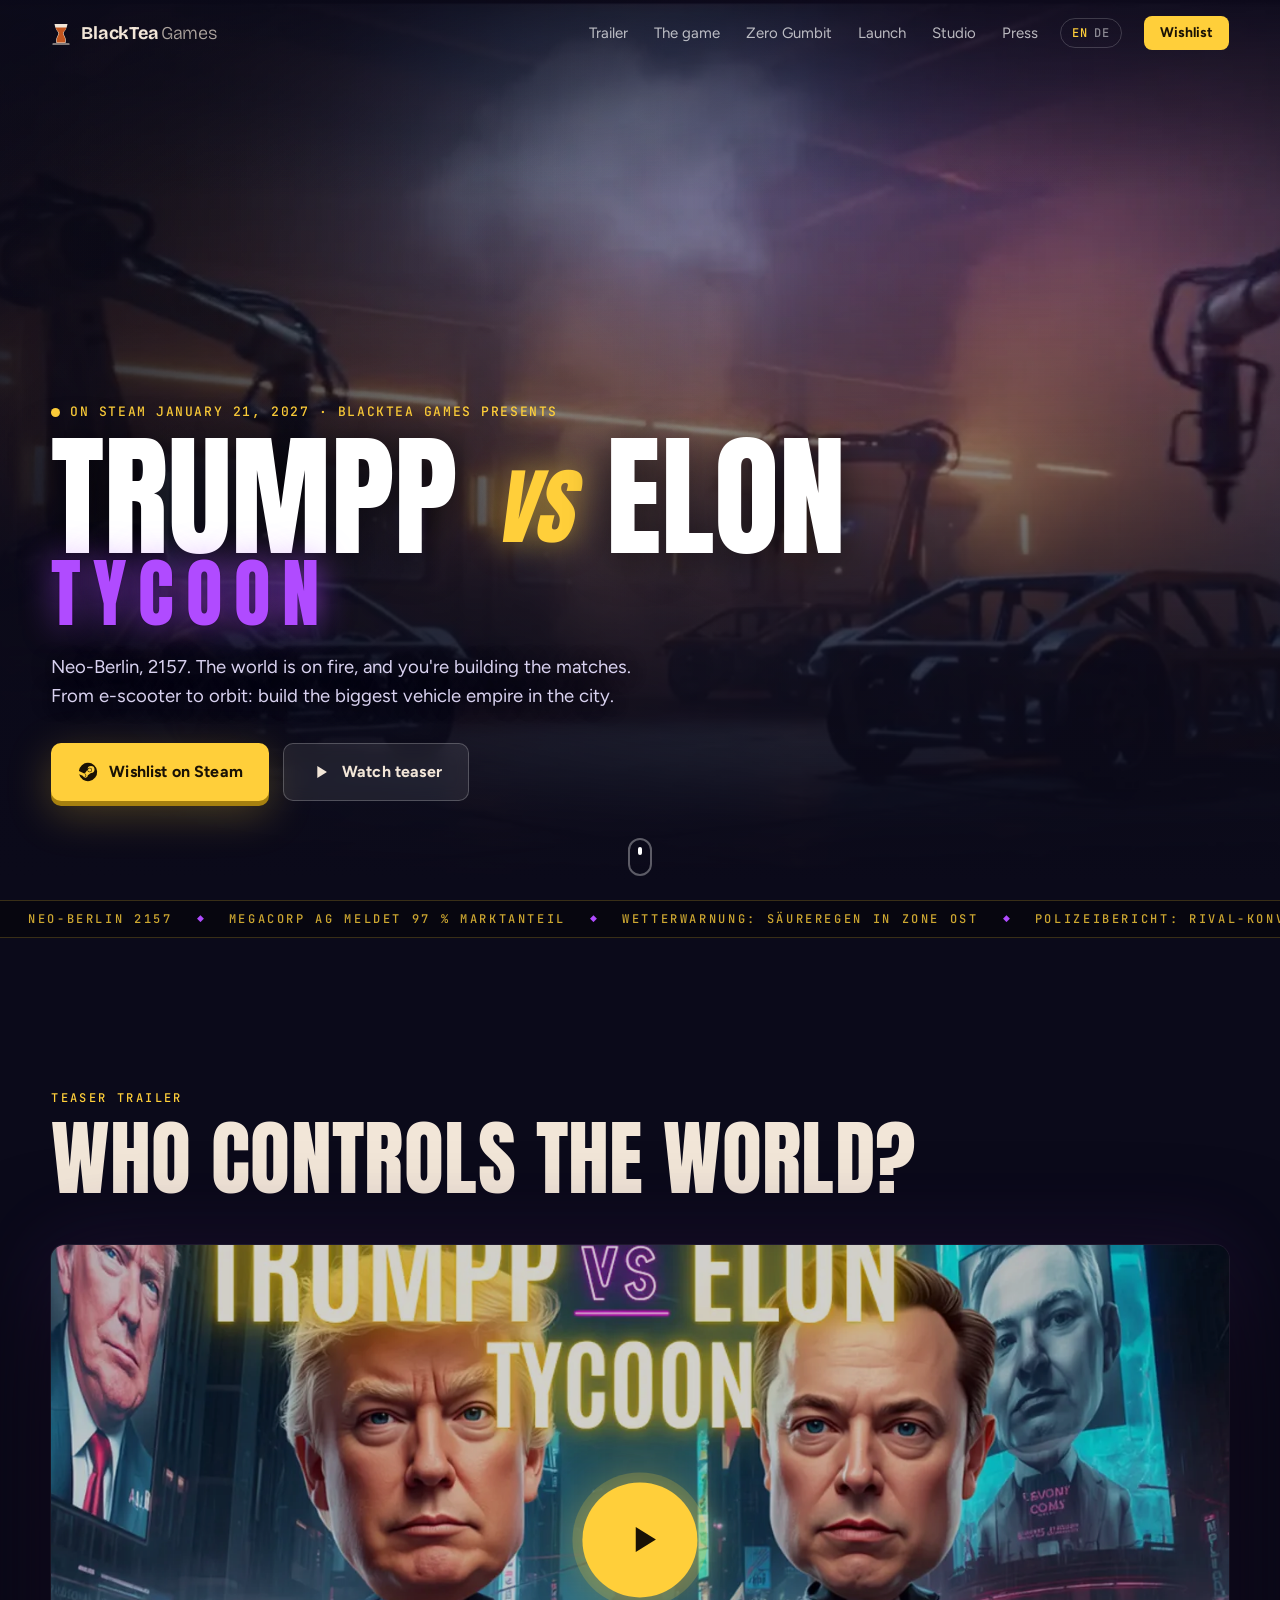
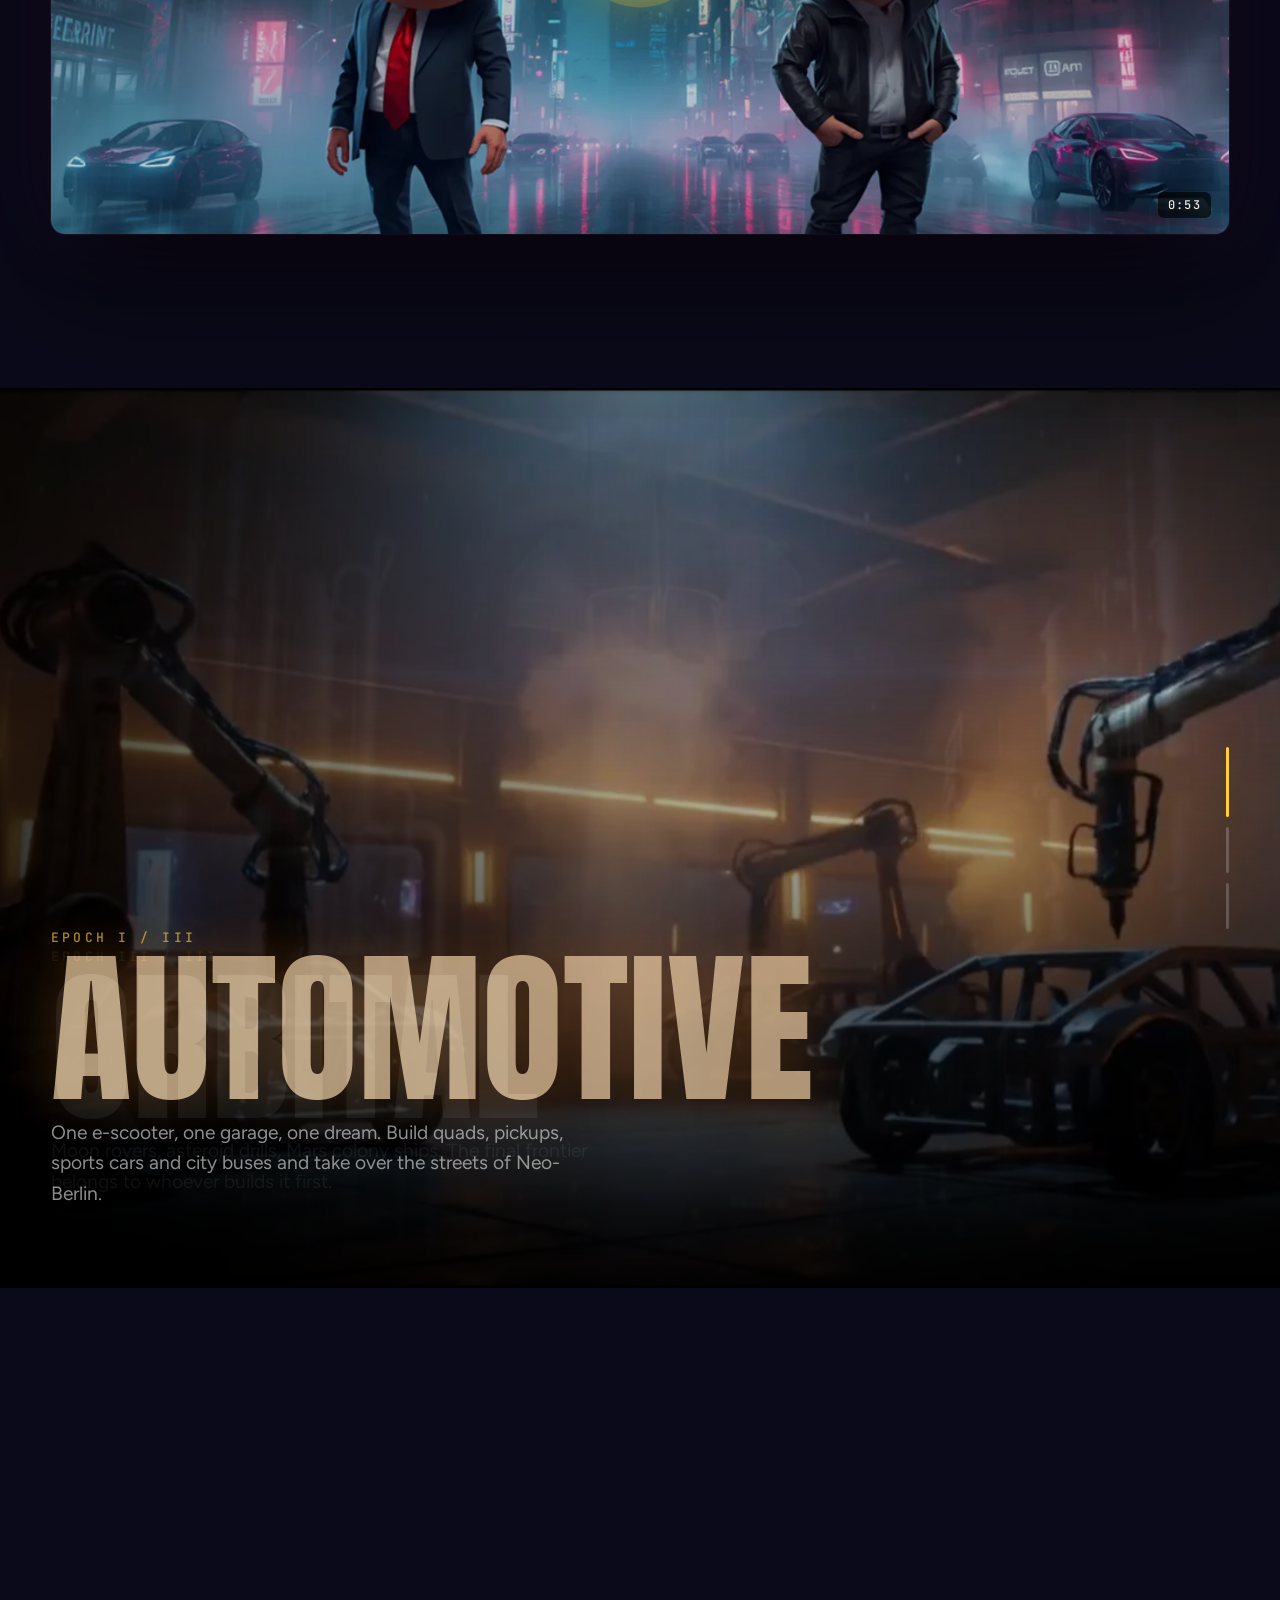
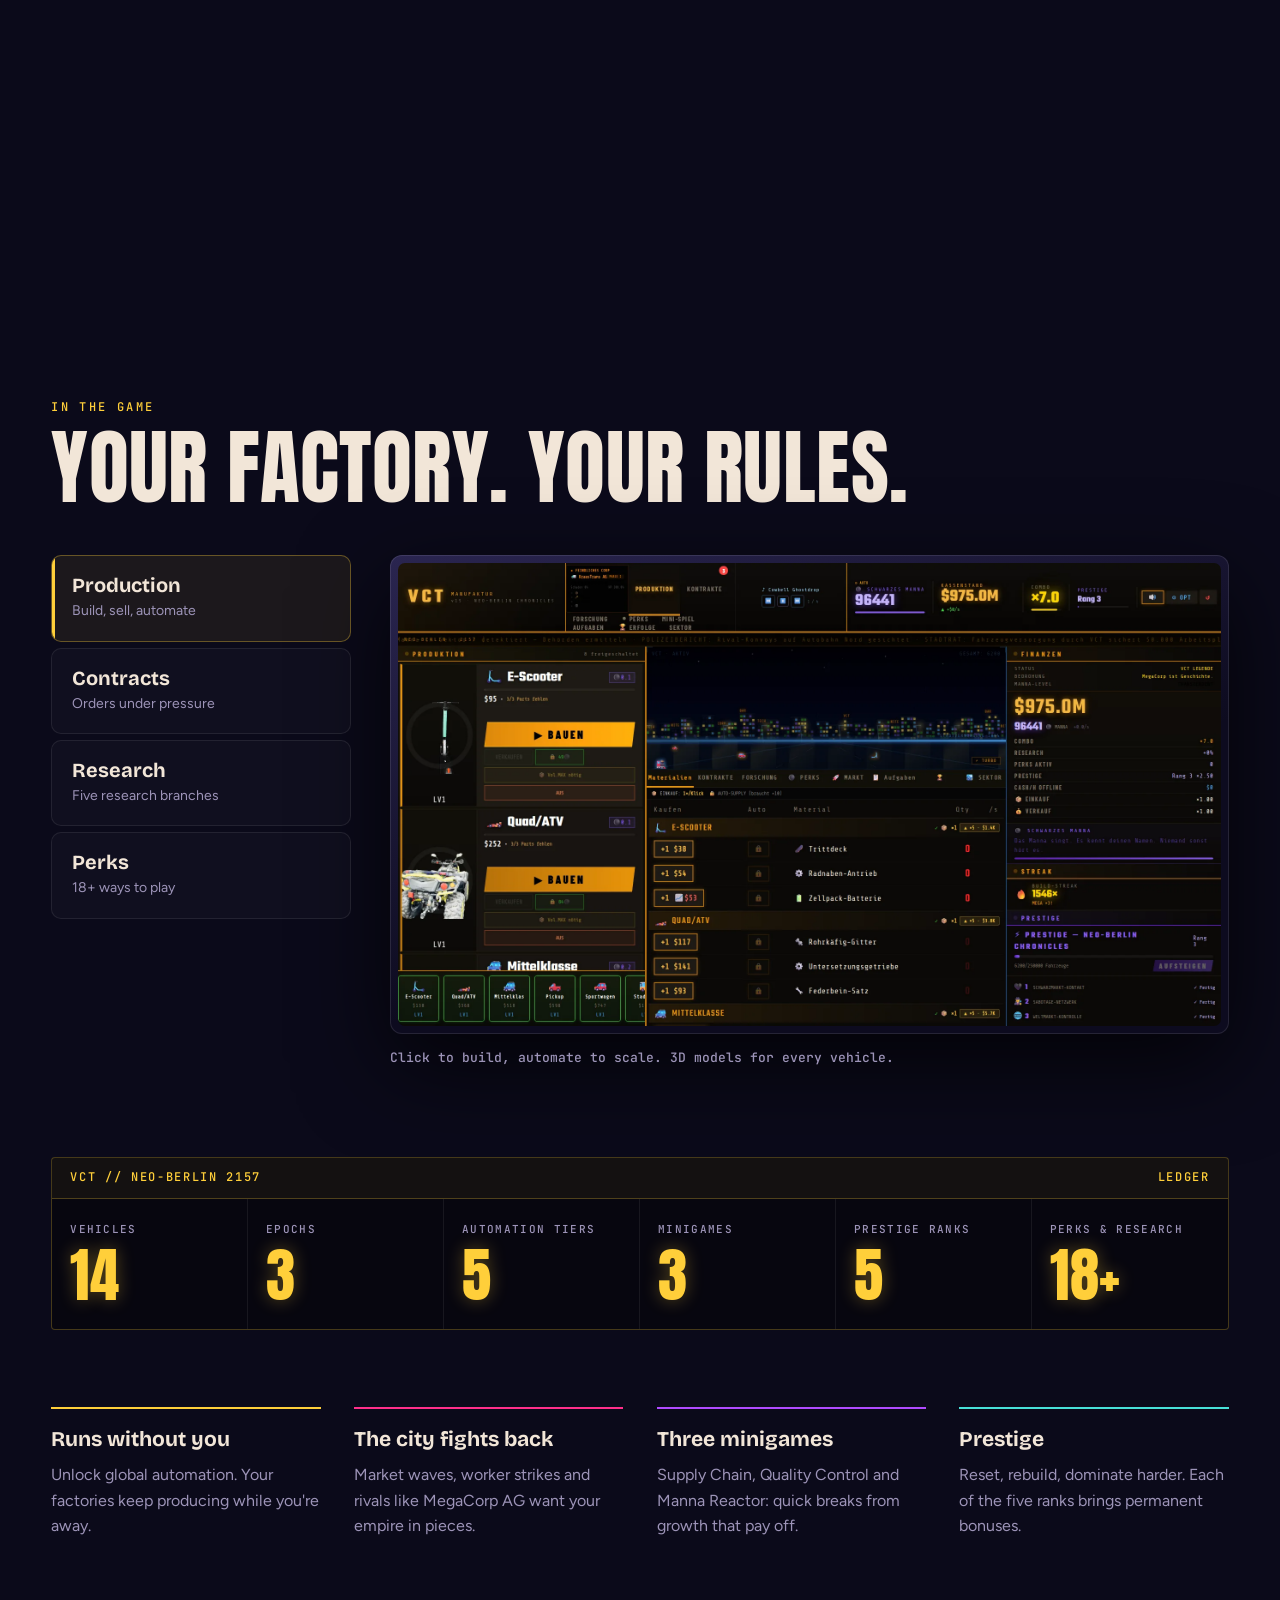
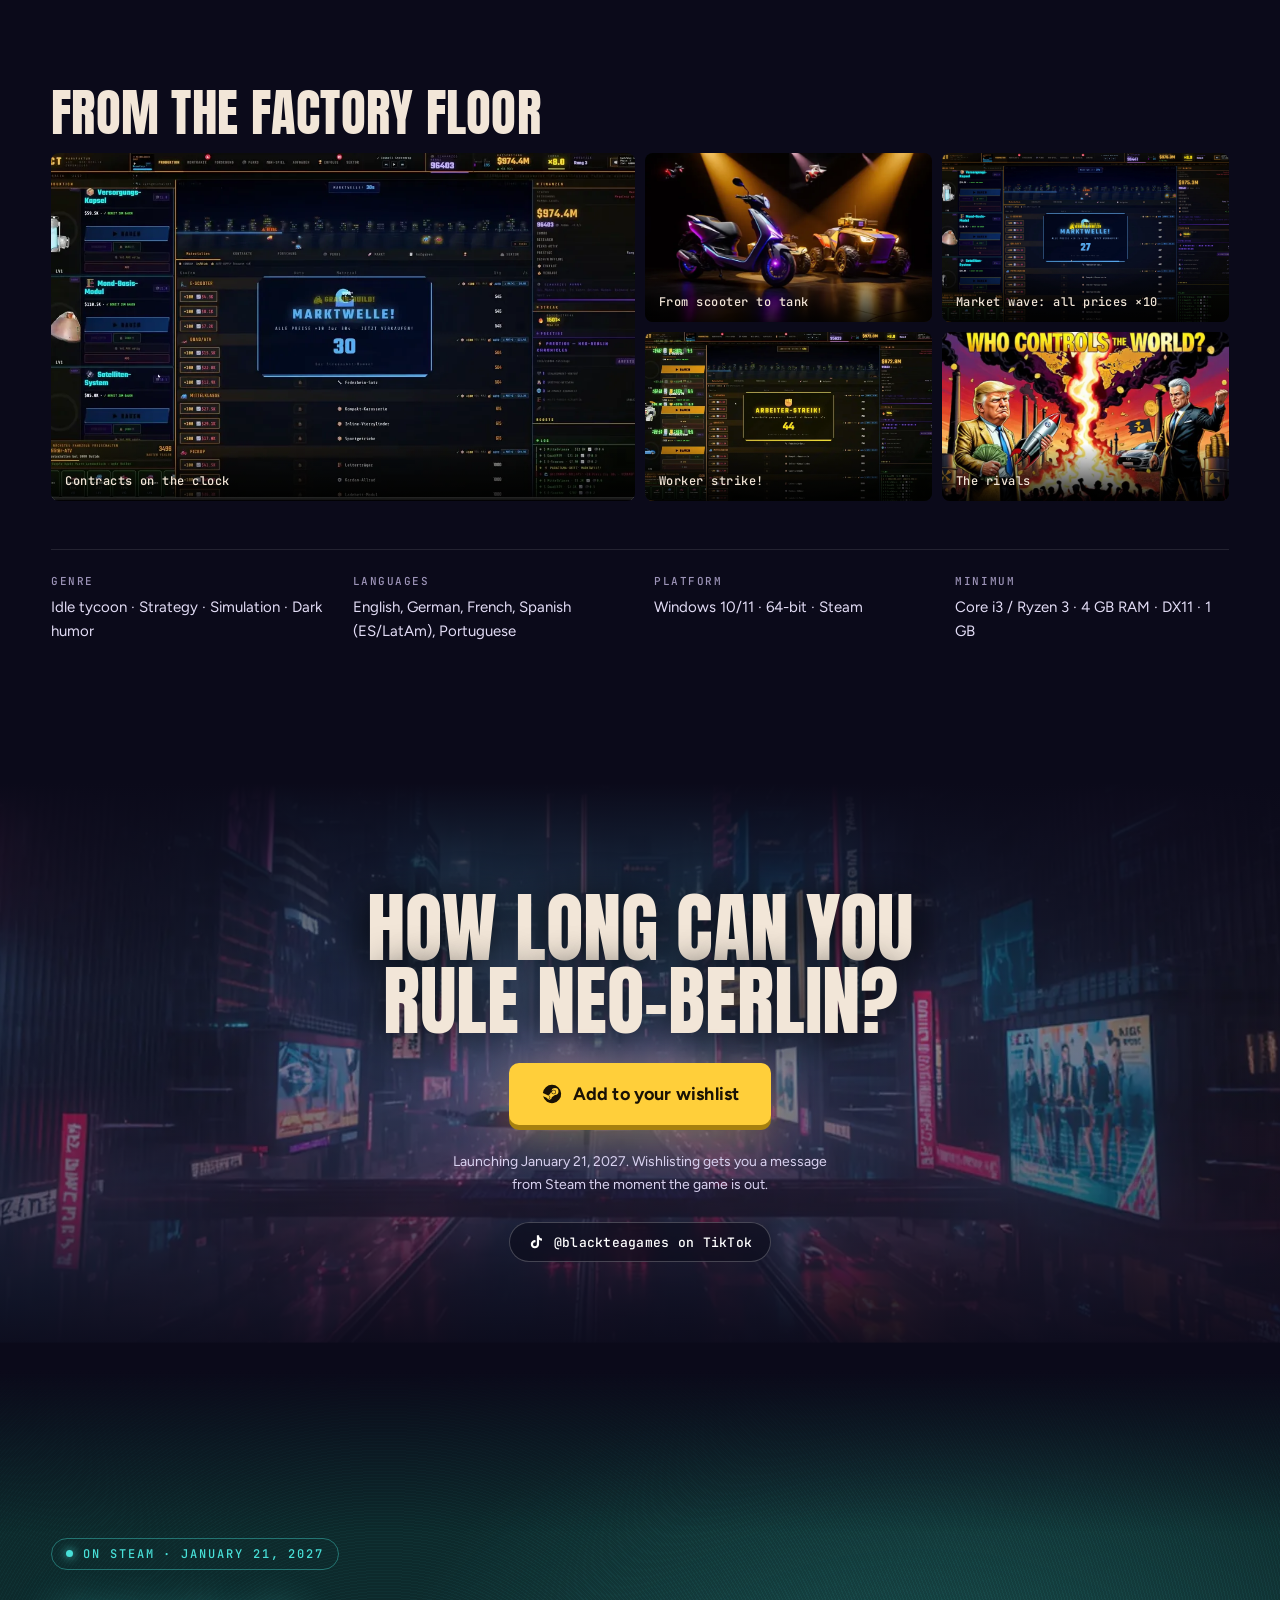
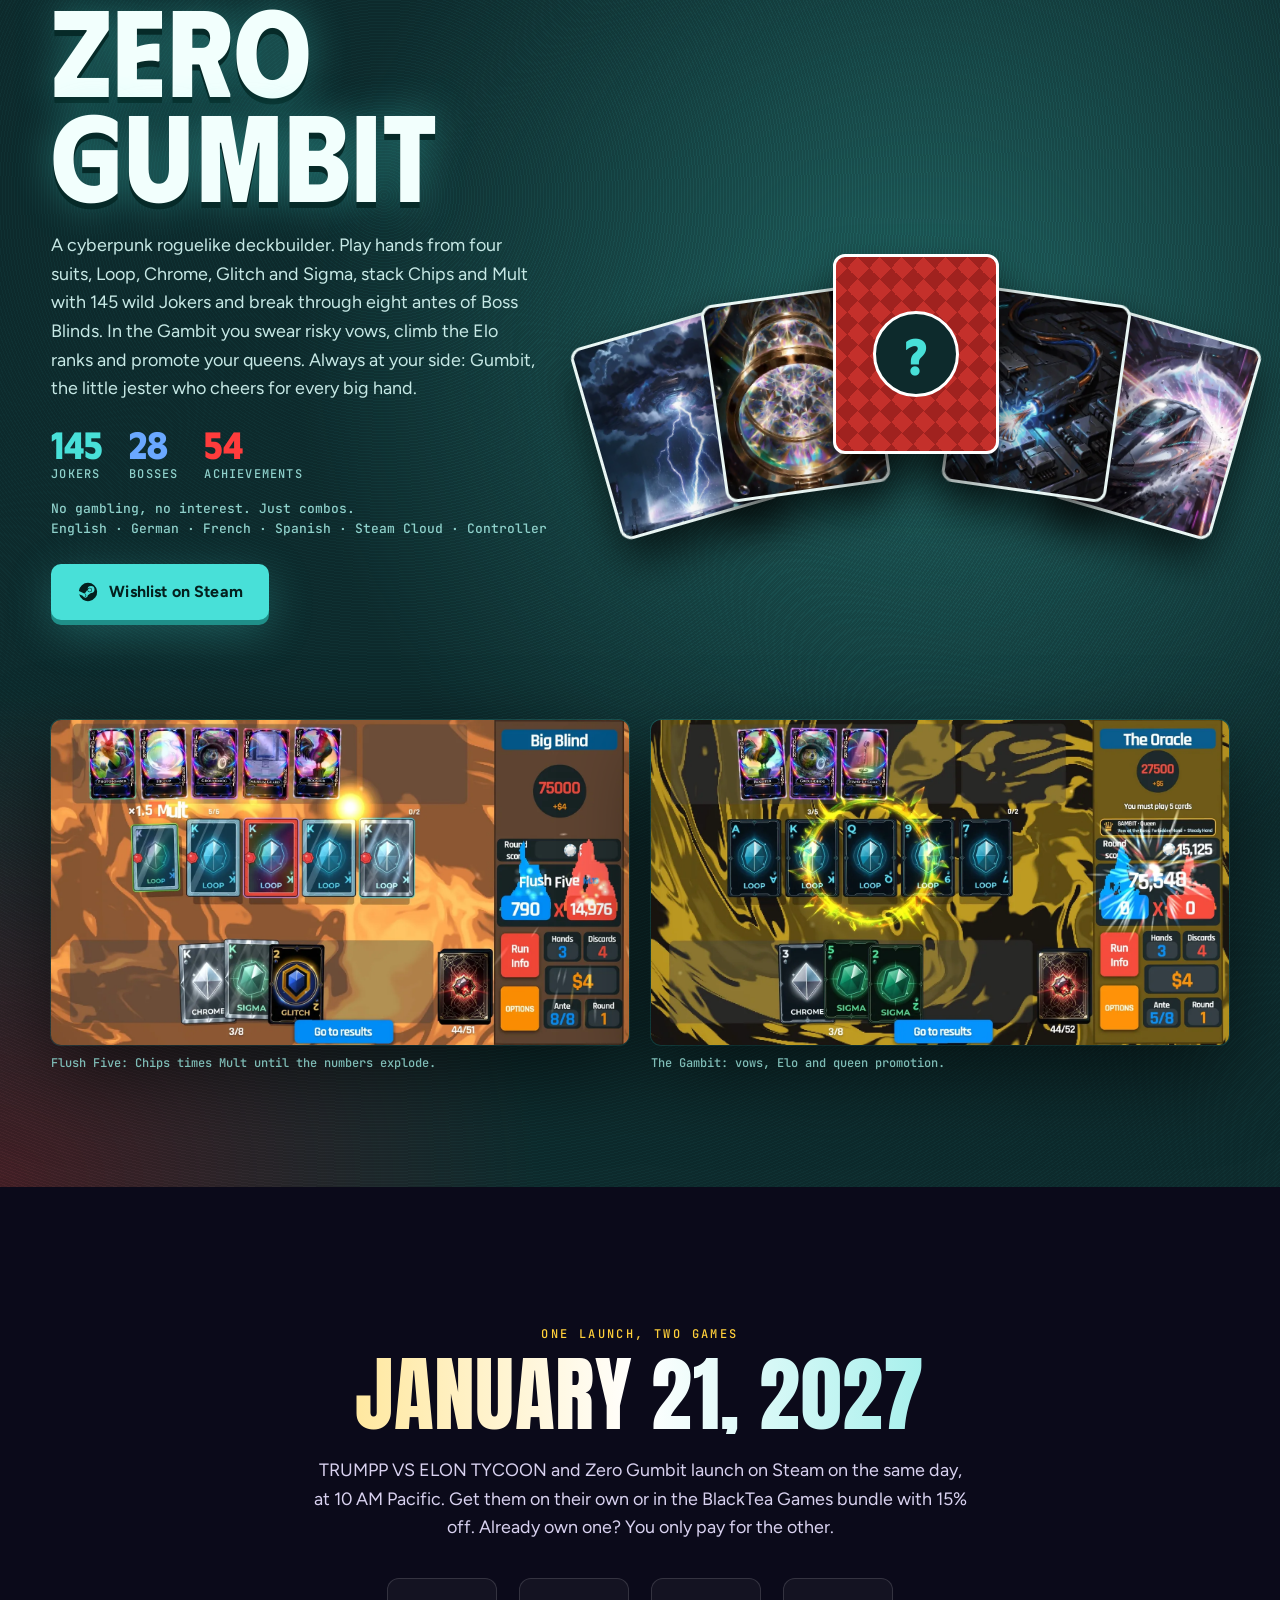
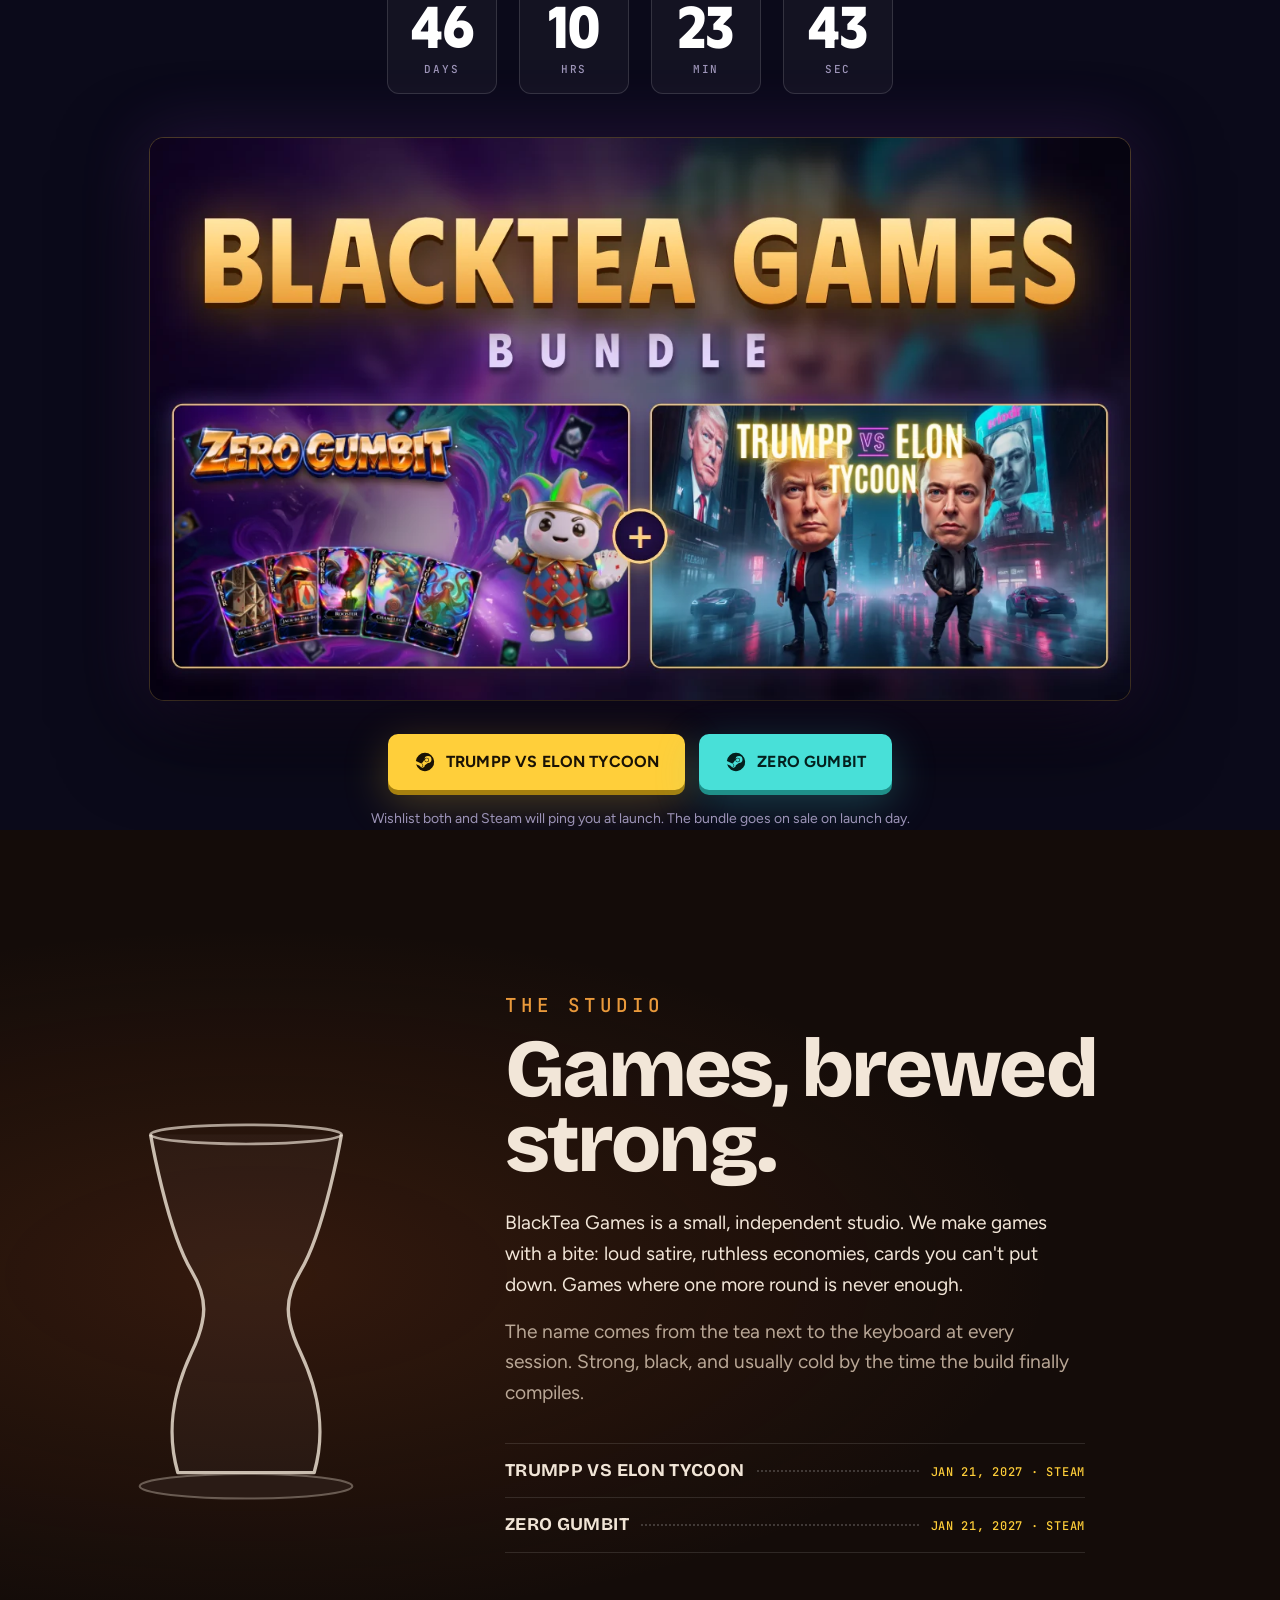
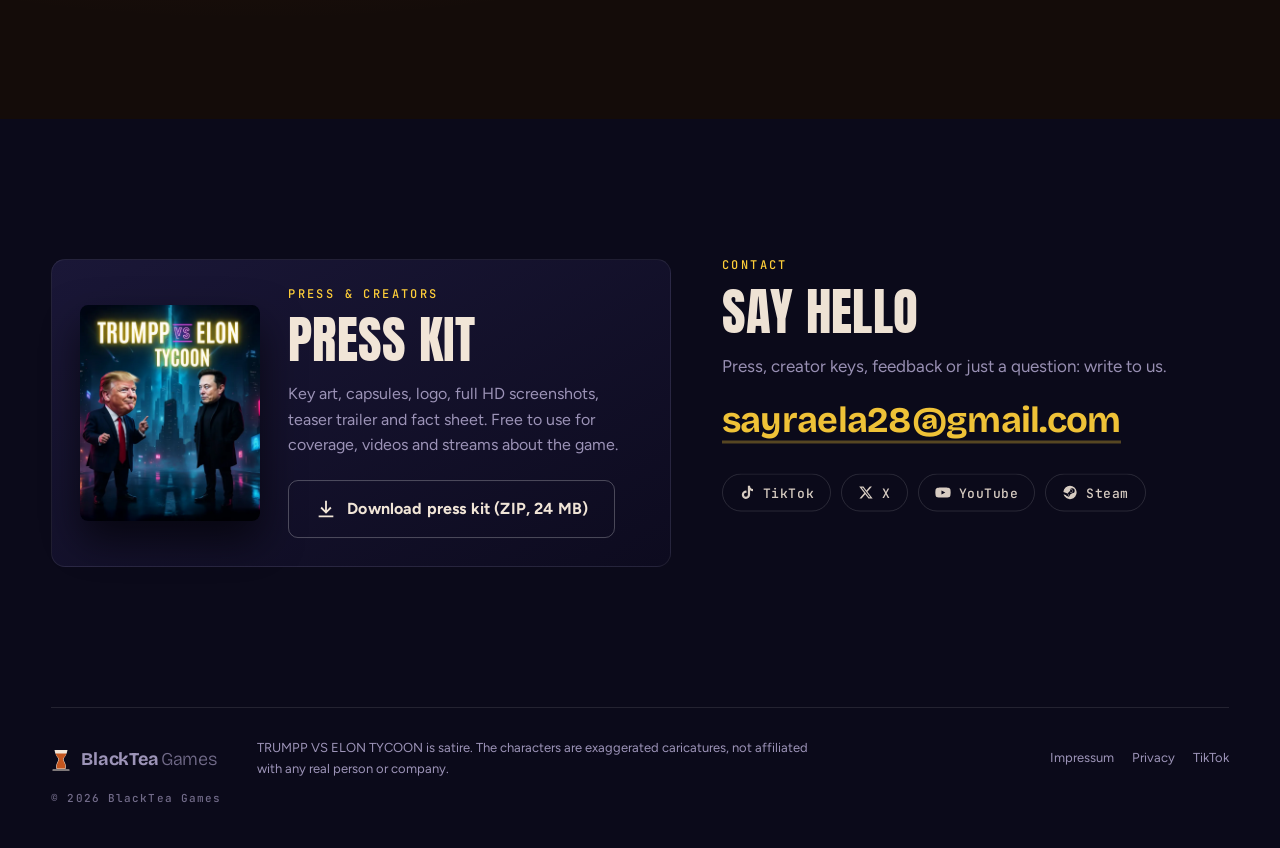
==== commit f22dbdec: "Starttermin 21.01.2027, Zero Gumbit auf Steam, Bundle-Abschnitt mit Countdown Co-Authored-By: Claude" ====
--- a/index.html
+++ b/index.html
@@ -4,9 +4,9 @@
 <meta charset="utf-8">
 <meta name="viewport" content="width=device-width, initial-scale=1">
 <title>BlackTea Games</title>
-<meta name="description" content="BlackTea Games is an independent game studio. TRUMPP VS ELON TYCOON, a satirical idle tycoon set in Neo-Berlin 2157, is coming soon to Steam. Zero Gumbit is in development.">
+<meta name="description" content="BlackTea Games is an independent game studio. TRUMPP VS ELON TYCOON, a satirical tycoon set in Neo-Berlin 2157, and Zero Gumbit, a cyberpunk roguelike deckbuilder, launch together on Steam on January 21, 2027, also as a bundle.">
 <meta property="og:title" content="TRUMPP VS ELON TYCOON · BlackTea Games">
-<meta property="og:description" content="Neo-Berlin, 2157. Build your vehicle empire from e-scooter to orbit. Coming soon to Steam, wishlist now.">
+<meta property="og:description" content="Two games, one launch: TRUMPP VS ELON TYCOON and Zero Gumbit arrive on Steam on January 21, 2027. Wishlist now.">
 <meta property="og:image" content="https://blackteagames.com/assets/img/og.jpg">
 <meta property="og:url" content="https://blackteagames.com/">
 <meta property="og:type" content="website">
@@ -47,6 +47,7 @@
     <a href="#teaser" data-de="Trailer">Trailer</a>
     <a href="#epochs" data-de="Spiel">The game</a>
     <a href="#zero-gumbit">Zero Gumbit</a>
+    <a href="#bundle" data-de="Start">Launch</a>
     <a href="#studio">Studio</a>
     <a href="#press" data-de="Presse">Press</a>
   </nav>
@@ -63,7 +64,7 @@
   <video class="hero-video" src="assets/video/hero-loop.mp4" poster="assets/img/poster-hero.webp" autoplay muted loop playsinline aria-hidden="true"></video>
   <div class="hero-shade" aria-hidden="true"></div>
   <div class="hero-content">
-    <p class="hero-tag"><span class="pulse" aria-hidden="true"></span><span data-de="Bald auf Steam · BlackTea Games präsentiert">Coming soon to Steam · BlackTea Games presents</span></p>
+    <p class="hero-tag"><span class="pulse" aria-hidden="true"></span><span data-de="Ab 21. Januar 2027 auf Steam · BlackTea Games präsentiert">On Steam January 21, 2027 · BlackTea Games presents</span></p>
     <h1 class="hero-title" aria-label="TRUMPP VS ELON TYCOON">
       <span class="ht-line">TRUMPP <em>VS</em> ELON</span>
       <span class="ht-line ht-tycoon">TYCOON</span>
@@ -229,7 +230,7 @@
       <svg viewBox="0 0 24 24" aria-hidden="true"><use href="#steam"/></svg>
       <span data-de="Jetzt auf die Wunschliste">Add to your wishlist</span>
     </a>
-    <p class="wb-note" data-de="Mit der Wunschliste bekommst du eine Nachricht von Steam, sobald das Spiel erscheint.">Wishlisting gets you a message from Steam the moment the game launches.</p>
+    <p class="wb-note" data-de="Erscheint am 21. Januar 2027. Mit der Wunschliste bekommst du eine Nachricht von Steam, sobald das Spiel da ist.">Launching January 21, 2027. Wishlisting gets you a message from Steam the moment the game is out.</p>
     <a class="wb-tiktok" href="https://www.tiktok.com/@blackteagames" target="_blank" rel="noopener"><svg viewBox="0 0 24 24" aria-hidden="true"><use href="#tiktok"/></svg><span data-de="@blackteagames auf TikTok">@blackteagames on TikTok</span></a>
   </div>
 </section>
@@ -238,15 +239,21 @@
 <section class="zg" id="zero-gumbit" aria-labelledby="zg-title">
   <div class="zg-inner wrap">
     <div class="zg-copy">
-      <p class="zg-status"><span class="zg-dot" aria-hidden="true"></span><span data-de="Nächstes Projekt · In Entwicklung">Next project · In development</span></p>
+      <p class="zg-status"><span class="zg-dot" aria-hidden="true"></span><span data-de="Auf Steam · 21. Januar 2027">On Steam · January 21, 2027</span></p>
       <h2 id="zg-title" class="zg-title" data-text="ZERO GUMBIT">ZERO GUMBIT</h2>
-      <p class="zg-lede" data-de="Ein Cyberpunk-Roguelike-Deckbuilder. Spiel Hände aus vier Farben, Loop, Chrome, Glitch und Sigma, stapel Chips und Multiplikatoren und brich durch acht Antes voller Boss-Blinds.">A cyberpunk roguelike deckbuilder. Play hands from four suits, Loop, Chrome, Glitch and Sigma, stack chips and multipliers, and break through eight antes of boss blinds.</p>
+      <p class="zg-lede" data-de="Ein Cyberpunk-Roguelike-Deckbuilder. Spiel Hände aus vier Farben, Loop, Chrome, Glitch und Sigma, stapel Chips und Mult mit 145 wilden Jokern und brich durch acht Antes voller Boss-Blinds. Im Gambit legst du riskante Schwüre ab, steigst im Elo-Rang auf und lässt deine Damen aufsteigen. Immer dabei: Gumbit, der kleine Narr, der bei jeder großen Hand jubelt.">A cyberpunk roguelike deckbuilder. Play hands from four suits, Loop, Chrome, Glitch and Sigma, stack Chips and Mult with 145 wild Jokers and break through eight antes of Boss Blinds. In the Gambit you swear risky vows, climb the Elo ranks and promote your queens. Always at your side: Gumbit, the little jester who cheers for every big hand.</p>
       <ul class="zg-facts">
-        <li><b>140+</b> <span data-de="Joker">jokers</span></li>
-        <li><b>4</b> <span data-de="Farben">suits</span></li>
-        <li><b>8</b> <span data-de="Antes">antes</span></li>
+        <li><b>145</b> <span data-de="Joker">jokers</span></li>
+        <li><b>28</b> <span data-de="Bosse">bosses</span></li>
+        <li><b>54</b> <span data-de="Errungenschaften">achievements</span></li>
       </ul>
-      <p class="zg-small" data-de="Kein Glücksspiel, keine Zinsen. Nur Kombos.">No gambling, no interest. Just combos.</p>
+      <p class="zg-small" data-de="Kein Glücksspiel, keine Zinsen. Nur Kombos.<br>Deutsch · Englisch · Französisch · Spanisch · Steam Cloud · Controller">No gambling, no interest. Just combos.<br>English · German · French · Spanish · Steam Cloud · Controller</p>
+      <div class="cta-row zg-cta">
+        <a class="btn btn-cyan" href="https://store.steampowered.com/app/5540540/Zero_Gumbit/" target="_blank" rel="noopener">
+          <svg viewBox="0 0 24 24" aria-hidden="true"><use href="#steam"/></svg>
+          <span data-de="Auf Steam merken">Wishlist on Steam</span>
+        </a>
+      </div>
     </div>
 
     <div class="deck" aria-label="Joker cards from Zero Gumbit">
@@ -257,10 +264,29 @@
       <div class="holo" style="--i:2"><div class="holo-in"><img src="assets/img/zg-joker-bullet-train.webp" alt="Joker: Bullet Train" loading="lazy" width="448" height="537"><i class="glare"></i></div></div>
     </div>
   </div>
-  <figure class="zg-shot wrap">
-    <img src="assets/img/zg-hand.webp" alt="A hand of Zero Gumbit playing cards in the Loop, Chrome, Glitch and Sigma suits" loading="lazy" width="1060" height="333">
-    <figcaption data-de="Frühe Entwicklungsversion. Alles kann sich noch ändern.">Early build. Everything is subject to change.</figcaption>
-  </figure>
+  <div class="zg-shots wrap">
+    <figure><img src="assets/img/zg-shot-flush.webp" alt="Zero Gumbit: a Flush Five scoring huge Chips and Mult" loading="lazy" width="1600" height="900"><figcaption data-de="Flush Five: Chips mal Mult, bis die Zahlen explodieren.">Flush Five: Chips times Mult until the numbers explode.</figcaption></figure>
+    <figure><img src="assets/img/zg-shot-gambit.webp" alt="Zero Gumbit: the Gambit, a chess-inspired boss fight" loading="lazy" width="1600" height="900"><figcaption data-de="Das Gambit: Schwüre, Elo und Damen-Umwandlung.">The Gambit: vows, Elo and queen promotion.</figcaption></figure>
+  </div>
+</section>
+
+<!-- ================= BUNDLE + LAUNCH ================= -->
+<section class="bundle wrap" id="bundle" aria-labelledby="bundle-title">
+  <p class="kicker" data-de="Ein Starttag, zwei Spiele">One launch, two games</p>
+  <h2 id="bundle-title" class="sec-title" data-de="21. Januar 2027">January 21, 2027</h2>
+  <p class="bundle-lede" data-de="TRUMPP VS ELON TYCOON und Zero Gumbit erscheinen am selben Tag auf Steam, um 19:00 Uhr deutscher Zeit. Einzeln oder im BlackTea-Games-Bundle mit 15&nbsp;% Rabatt. Du hast eins schon? Dann zahlst du nur noch das andere.">TRUMPP VS ELON TYCOON and Zero Gumbit launch on Steam on the same day, at 10 AM Pacific. Get them on their own or in the BlackTea Games bundle with 15% off. Already own one? You only pay for the other.</p>
+  <div class="countdown" data-launch="2027-01-21T18:00:00Z">
+    <div><b data-cd="d">--</b><span data-de="Tage">days</span></div>
+    <div><b data-cd="h">--</b><span data-de="Std.">hrs</span></div>
+    <div><b data-cd="m">--</b><span data-de="Min.">min</span></div>
+    <div><b data-cd="s">--</b><span data-de="Sek.">sec</span></div>
+  </div>
+  <figure class="bundle-art"><img src="assets/img/bundle.webp" alt="BlackTea Games bundle: Zero Gumbit plus TRUMPP VS ELON TYCOON" loading="lazy" width="1232" height="706"></figure>
+  <div class="cta-row bundle-cta">
+    <a class="btn btn-gold" href="https://store.steampowered.com/app/4784590/TRUMPP_VS_ELON_TYCOON/" target="_blank" rel="noopener"><svg viewBox="0 0 24 24" aria-hidden="true"><use href="#steam"/></svg><span>TRUMPP VS ELON TYCOON</span></a>
+    <a class="btn btn-cyan" href="https://store.steampowered.com/app/5540540/Zero_Gumbit/" target="_blank" rel="noopener"><svg viewBox="0 0 24 24" aria-hidden="true"><use href="#steam"/></svg><span>ZERO GUMBIT</span></a>
+  </div>
+  <p class="bundle-note" data-de="Beide auf die Wunschliste setzen, dann meldet sich Steam zum Start. Das Bundle ist ab dem Starttag kaufbar.">Wishlist both and Steam will ping you at launch. The bundle goes on sale on launch day.</p>
 </section>
 
 <!-- ================= STUDIO ================= -->
@@ -284,8 +310,8 @@
     <p data-de="BlackTea Games ist ein kleines, unabhängiges Studio. Wir machen Spiele mit Biss: laute Satire, gnadenlose Wirtschaft, Karten, die man nicht mehr weglegt. Spiele, bei denen eine Runde nie reicht.">BlackTea Games is a small, independent studio. We make games with a bite: loud satire, ruthless economies, cards you can't put down. Games where one more round is never enough.</p>
     <p class="studio-dim" data-de="Der Name kommt vom Tee, der bei jeder Session neben der Tastatur steht. Stark, schwarz und meistens schon kalt, wenn der Build endlich läuft.">The name comes from the tea next to the keyboard at every session. Strong, black, and usually cold by the time the build finally compiles.</p>
     <ul class="menu-card" aria-label="Our games">
-      <li><a href="#top"><span class="mc-name">TRUMPP VS ELON TYCOON</span><span class="mc-dots" aria-hidden="true"></span><span class="mc-state hot" data-de="Bald auf Steam">Coming soon · Steam</span></a></li>
-      <li><a href="#zero-gumbit"><span class="mc-name">ZERO GUMBIT</span><span class="mc-dots" aria-hidden="true"></span><span class="mc-state" data-de="Zieht noch">Still steeping</span></a></li>
+      <li><a href="#top"><span class="mc-name">TRUMPP VS ELON TYCOON</span><span class="mc-dots" aria-hidden="true"></span><span class="mc-state hot" data-de="21.01.2027 · Steam">Jan 21, 2027 · Steam</span></a></li>
+      <li><a href="#zero-gumbit"><span class="mc-name">ZERO GUMBIT</span><span class="mc-dots" aria-hidden="true"></span><span class="mc-state hot" data-de="21.01.2027 · Steam">Jan 21, 2027 · Steam</span></a></li>
     </ul>
   </div>
 </section>
--- a/css/style.css
+++ b/css/style.css
@@ -298,9 +298,26 @@
 .holo.back .holo-in { display: grid; place-items: center; background: repeating-conic-gradient(from 45deg, #c4302b 0 25%, #a0221f 0 50%) 0 0 / 22px 22px; border-color: #fff; }
 .holo.back span { display: grid; place-items: center; width: 54%; aspect-ratio: 1; border-radius: 50%; background: #0d2a2c; border: 3px solid #fff; font: 700 clamp(36px, 4vw, 58px)/1 "Phudu", sans-serif; color: var(--cyan); }
 
-.zg-shot { position: relative; z-index: 1; margin-top: clamp(56px, 8vw, 100px); }
-.zg-shot img { width: 100%; aspect-ratio: 1060 / 333; object-fit: cover; border-radius: 10px; box-shadow: 0 30px 80px #0008; -webkit-mask-image: linear-gradient(180deg, #000 80%, transparent); mask-image: linear-gradient(180deg, #000 80%, transparent); }
-.zg-shot figcaption { margin-top: 6px; font: 500 12px/1 var(--mono); color: #7fbdb7; text-align: right; }
+.btn-cyan { background: var(--cyan); color: #04201e; box-shadow: 0 5px 0 #1f8f89, 0 12px 44px #48e0d844; }
+.btn-cyan:hover { transform: translateY(-2px); box-shadow: 0 7px 0 #1f8f89, 0 16px 56px #48e0d866; }
+.btn-cyan:active { transform: translateY(4px); box-shadow: 0 1px 0 #1f8f89; }
+.zg-cta { margin-top: 26px; }
+.zg-shots { position: relative; z-index: 1; margin-top: clamp(56px, 8vw, 100px); display: grid; grid-template-columns: 1fr 1fr; gap: 22px; }
+.zg-shots img { width: 100%; aspect-ratio: 16 / 9; object-fit: cover; border-radius: 10px; box-shadow: 0 30px 80px #0008, 0 0 0 1px #48e0d833; }
+.zg-shots figcaption { margin-top: 10px; font: 500 12px/1.4 var(--mono); color: #7fbdb7; }
+
+/* ---------- bundle + launch ---------- */
+.bundle { text-align: center; padding-top: clamp(90px, 11vw, 150px); }
+.bundle .kicker { color: var(--gold); }
+.bundle .sec-title { background: linear-gradient(90deg, var(--gold), #fff 50%, var(--cyan)); -webkit-background-clip: text; background-clip: text; color: transparent; }
+.bundle-lede { max-width: 60ch; margin: 22px auto 0; font-size: clamp(17px, 1.4vw, 19px); color: var(--lilac); }
+.countdown { display: flex; justify-content: center; gap: clamp(10px, 2vw, 22px); margin: 36px 0 44px; }
+.countdown div { min-width: clamp(68px, 9vw, 110px); padding: 16px 10px 12px; border: 1px solid #ffffff22; border-radius: 12px; background: #ffffff0a; }
+.countdown b { display: block; font: 700 clamp(34px, 4.6vw, 60px)/1 "Phudu", sans-serif; color: #fff; font-variant-numeric: tabular-nums; }
+.countdown span { font: 500 11px/1 var(--mono); letter-spacing: .16em; text-transform: uppercase; color: var(--lilac-dim); }
+.bundle-art img { width: min(100%, 980px); margin: 0 auto; border-radius: 14px; box-shadow: 0 30px 90px #000a, 0 0 0 1px #ffcf3a44, 0 0 70px #b04bff33; }
+.bundle-cta { justify-content: center; margin-top: 34px; flex-wrap: wrap; }
+.bundle-note { margin-top: 18px; font-size: 14px; color: var(--lilac-dim); }
 
 /* ---------- studio (the tea world) ---------- */
 .studio {
@@ -393,6 +410,8 @@
   .deck { margin-top: 10px; }
 }
 @media (max-width: 600px) {
+  .zg-shots { grid-template-columns: 1fr; }
+  .countdown div { min-width: 0; flex: 1; padding: 12px 4px 10px; }
   .nav { gap: 12px; }
   .brand span { display: none; }
   .hero-title em { font-size: .7em; }
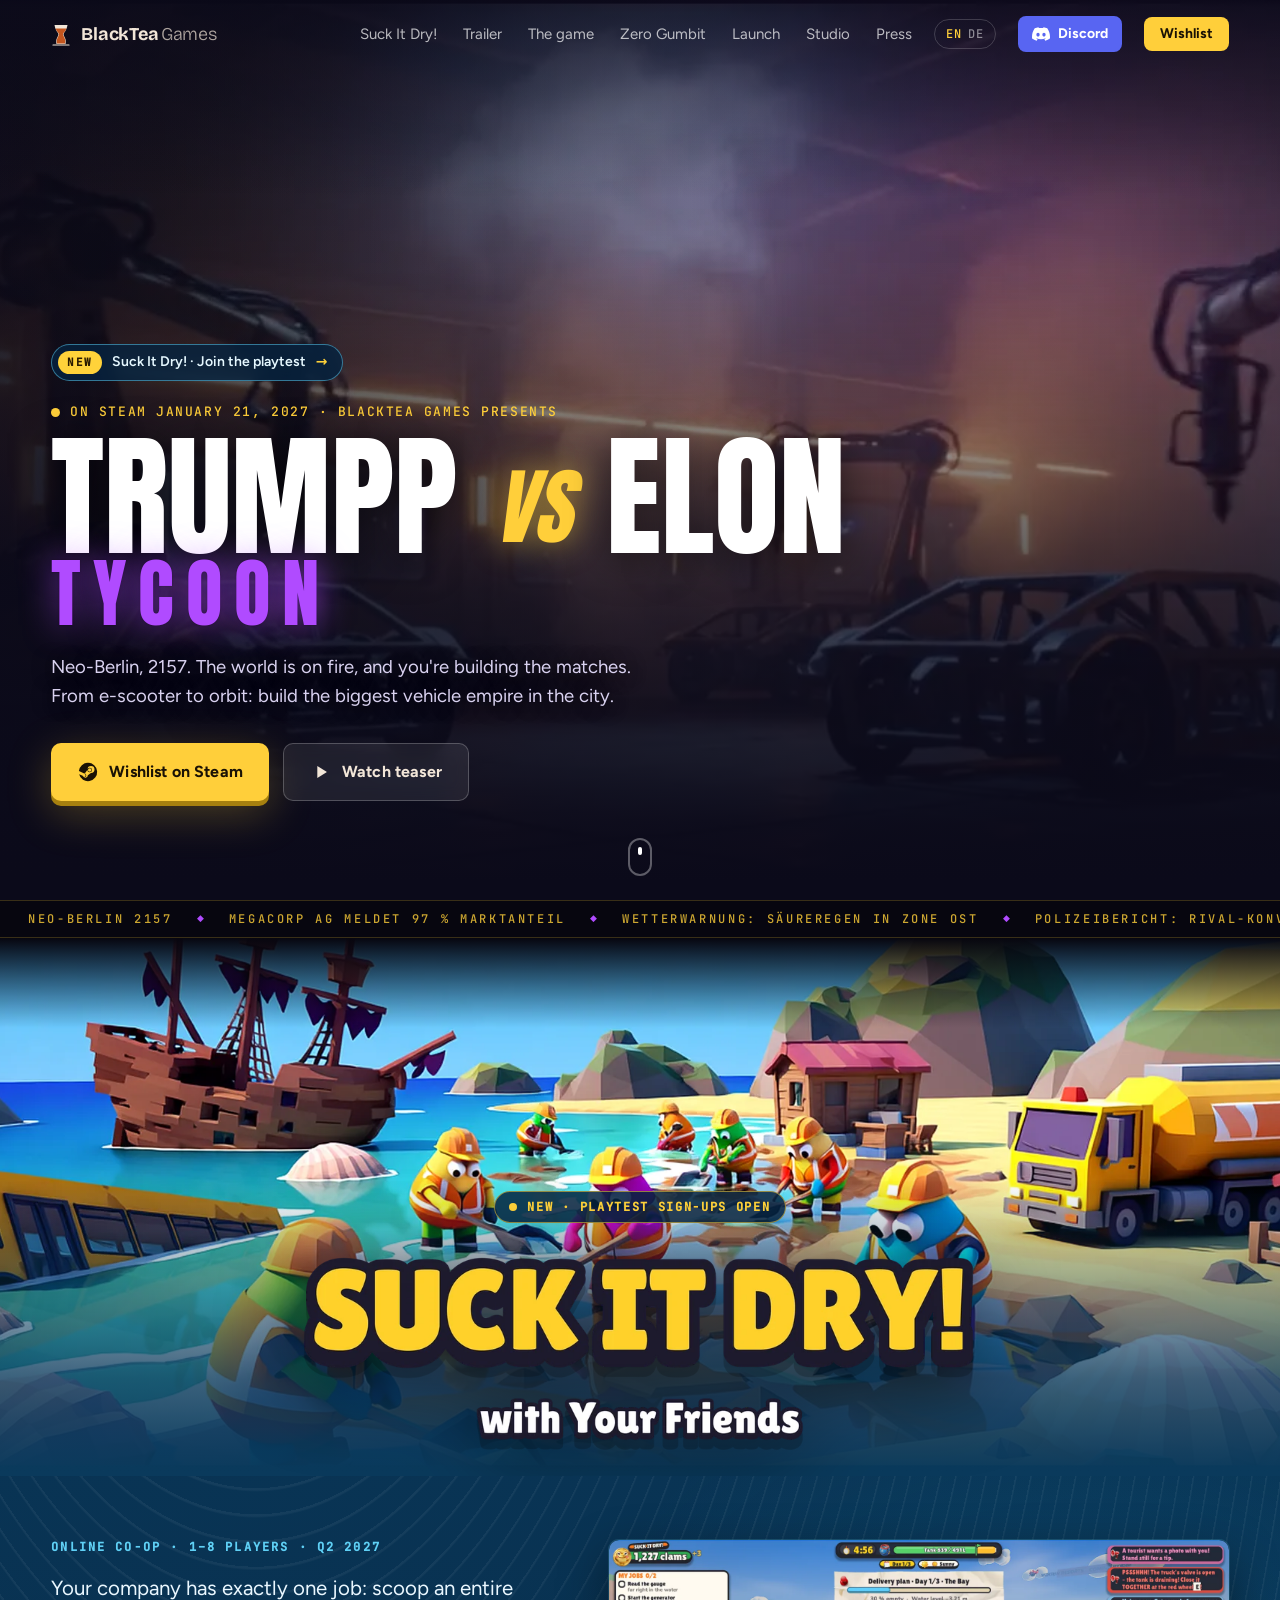
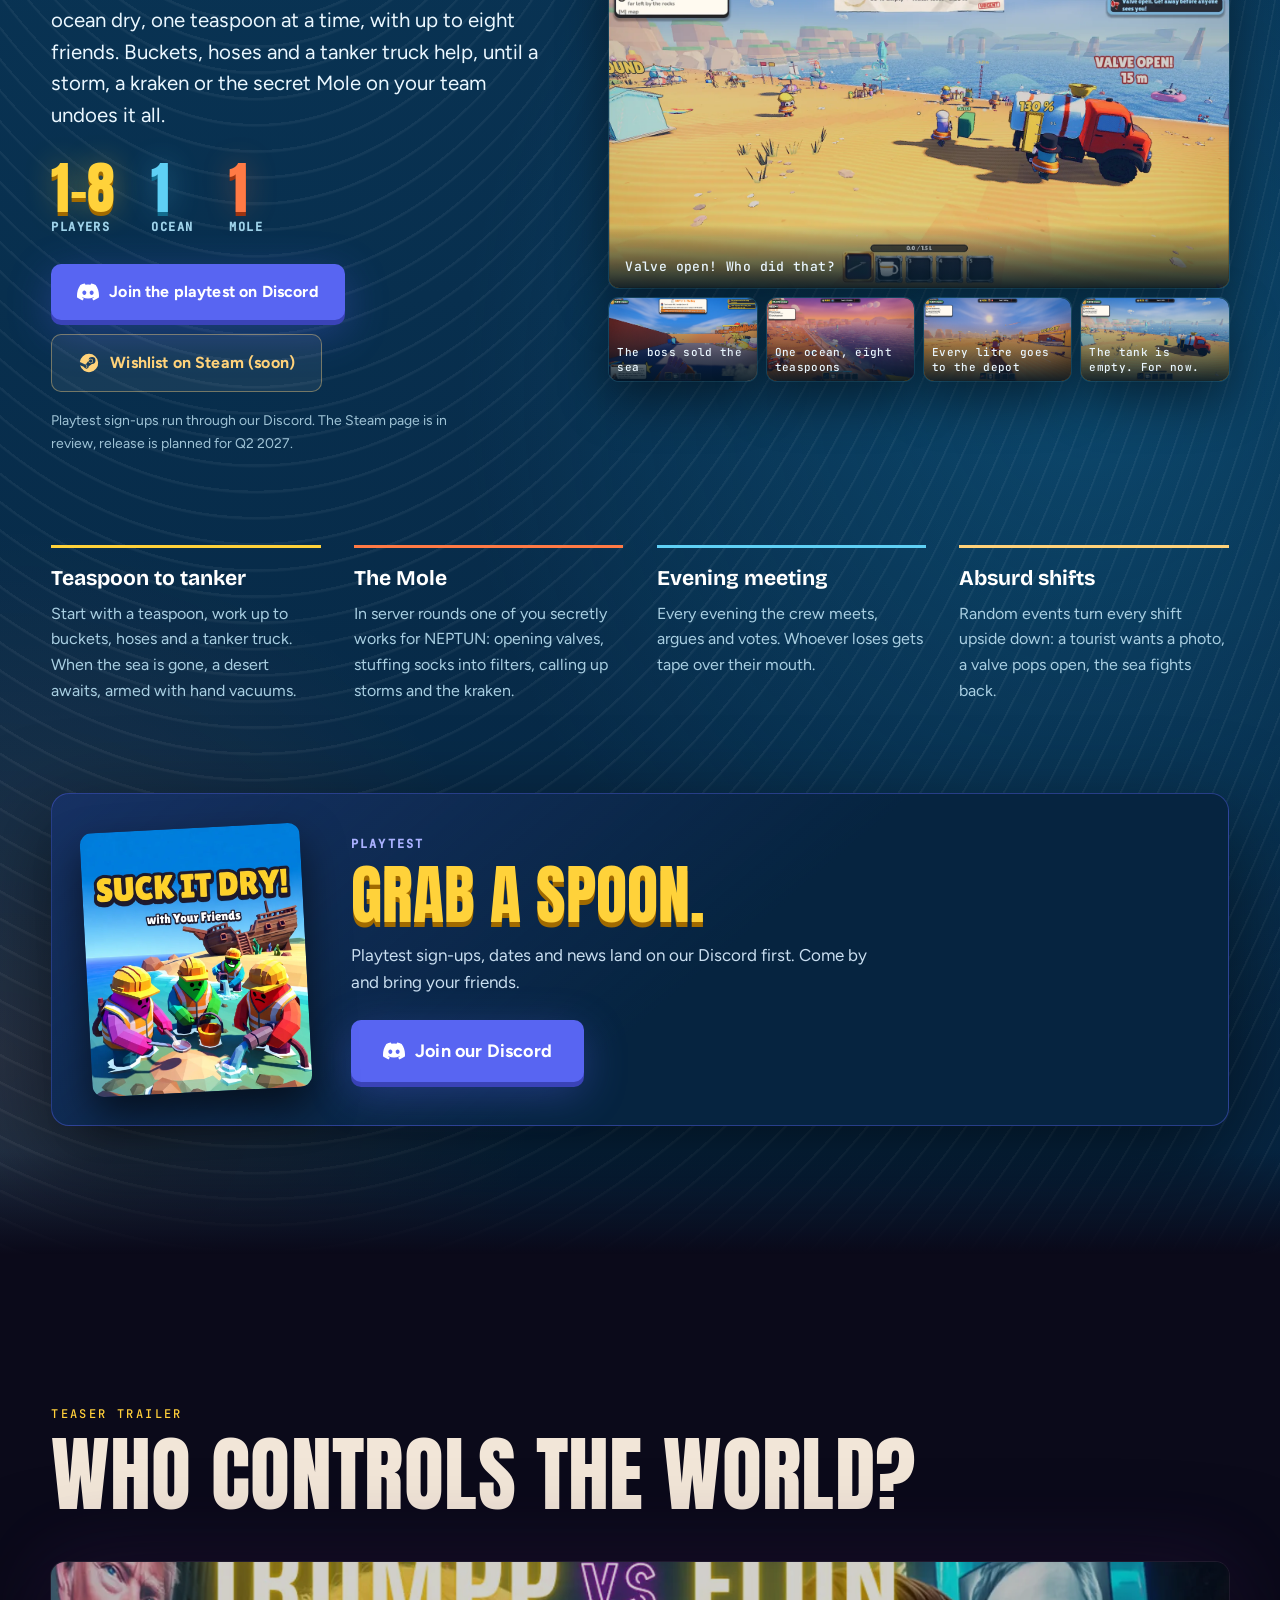
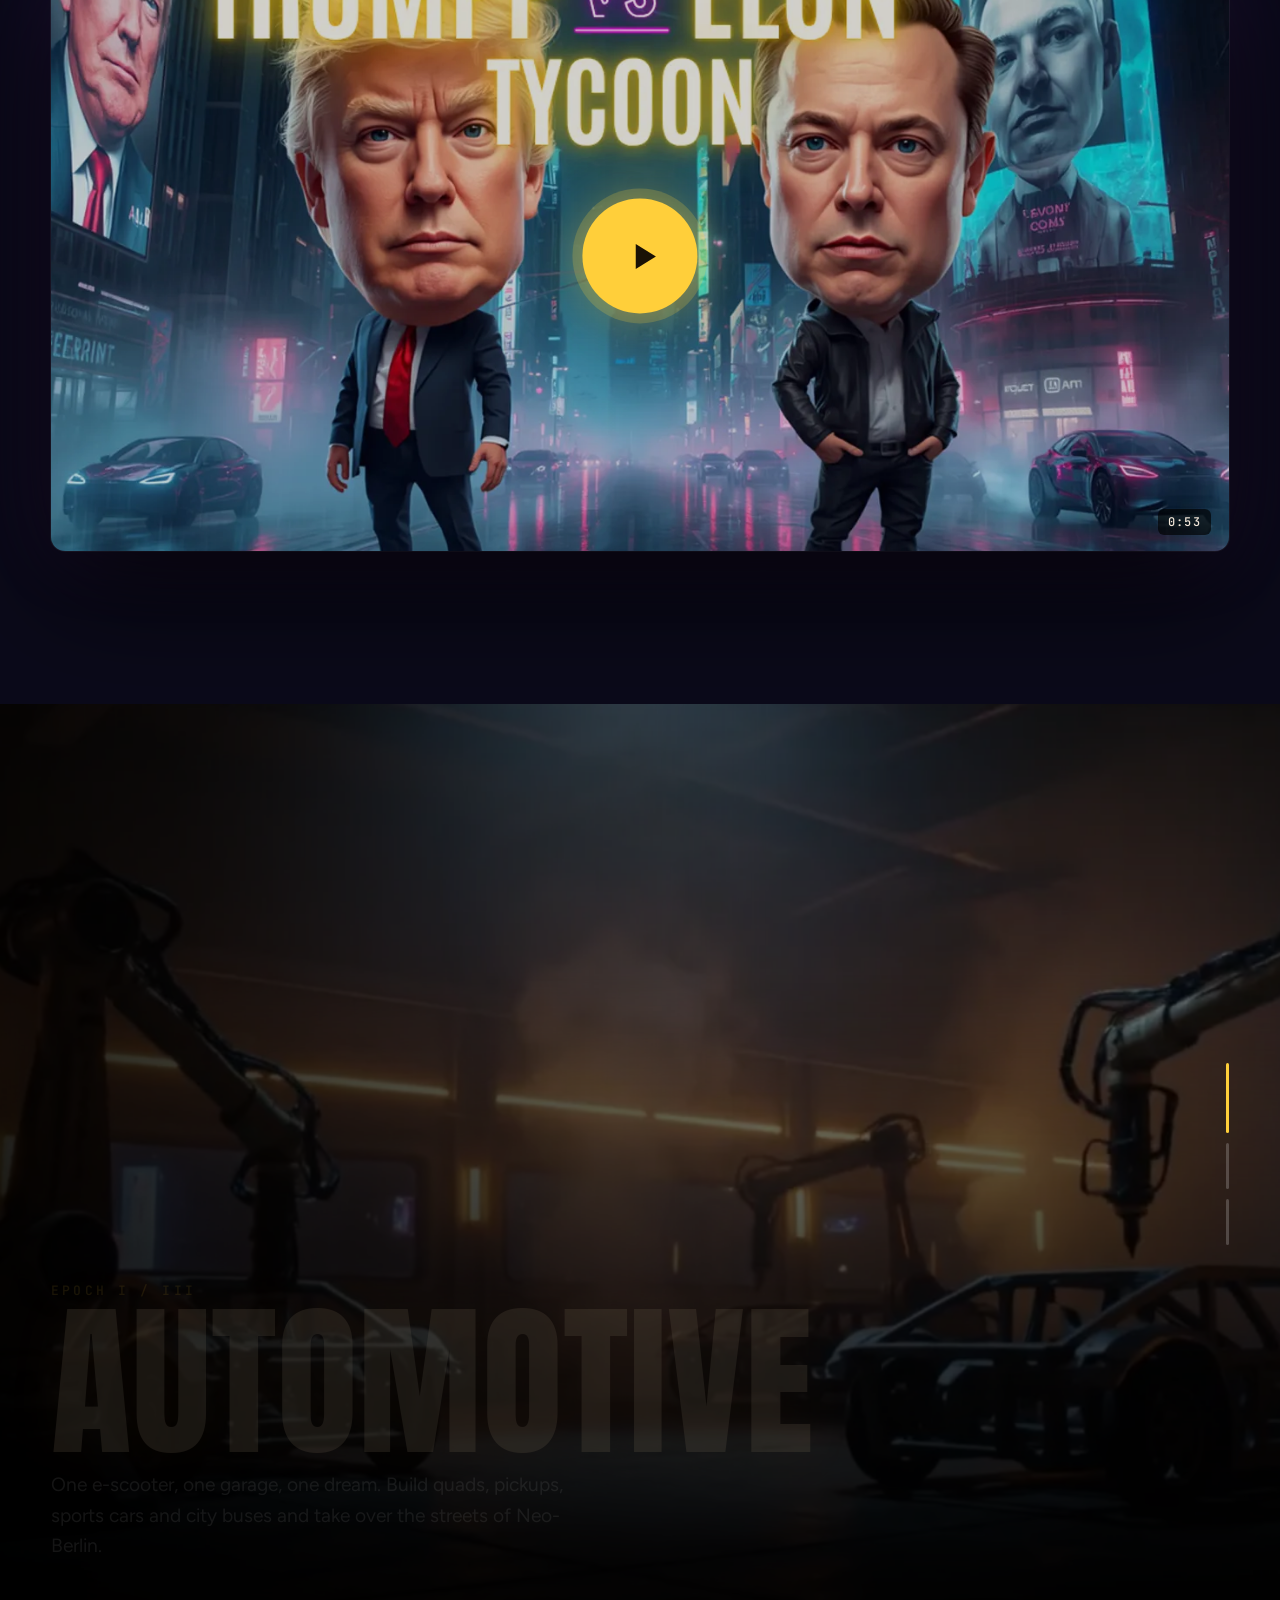
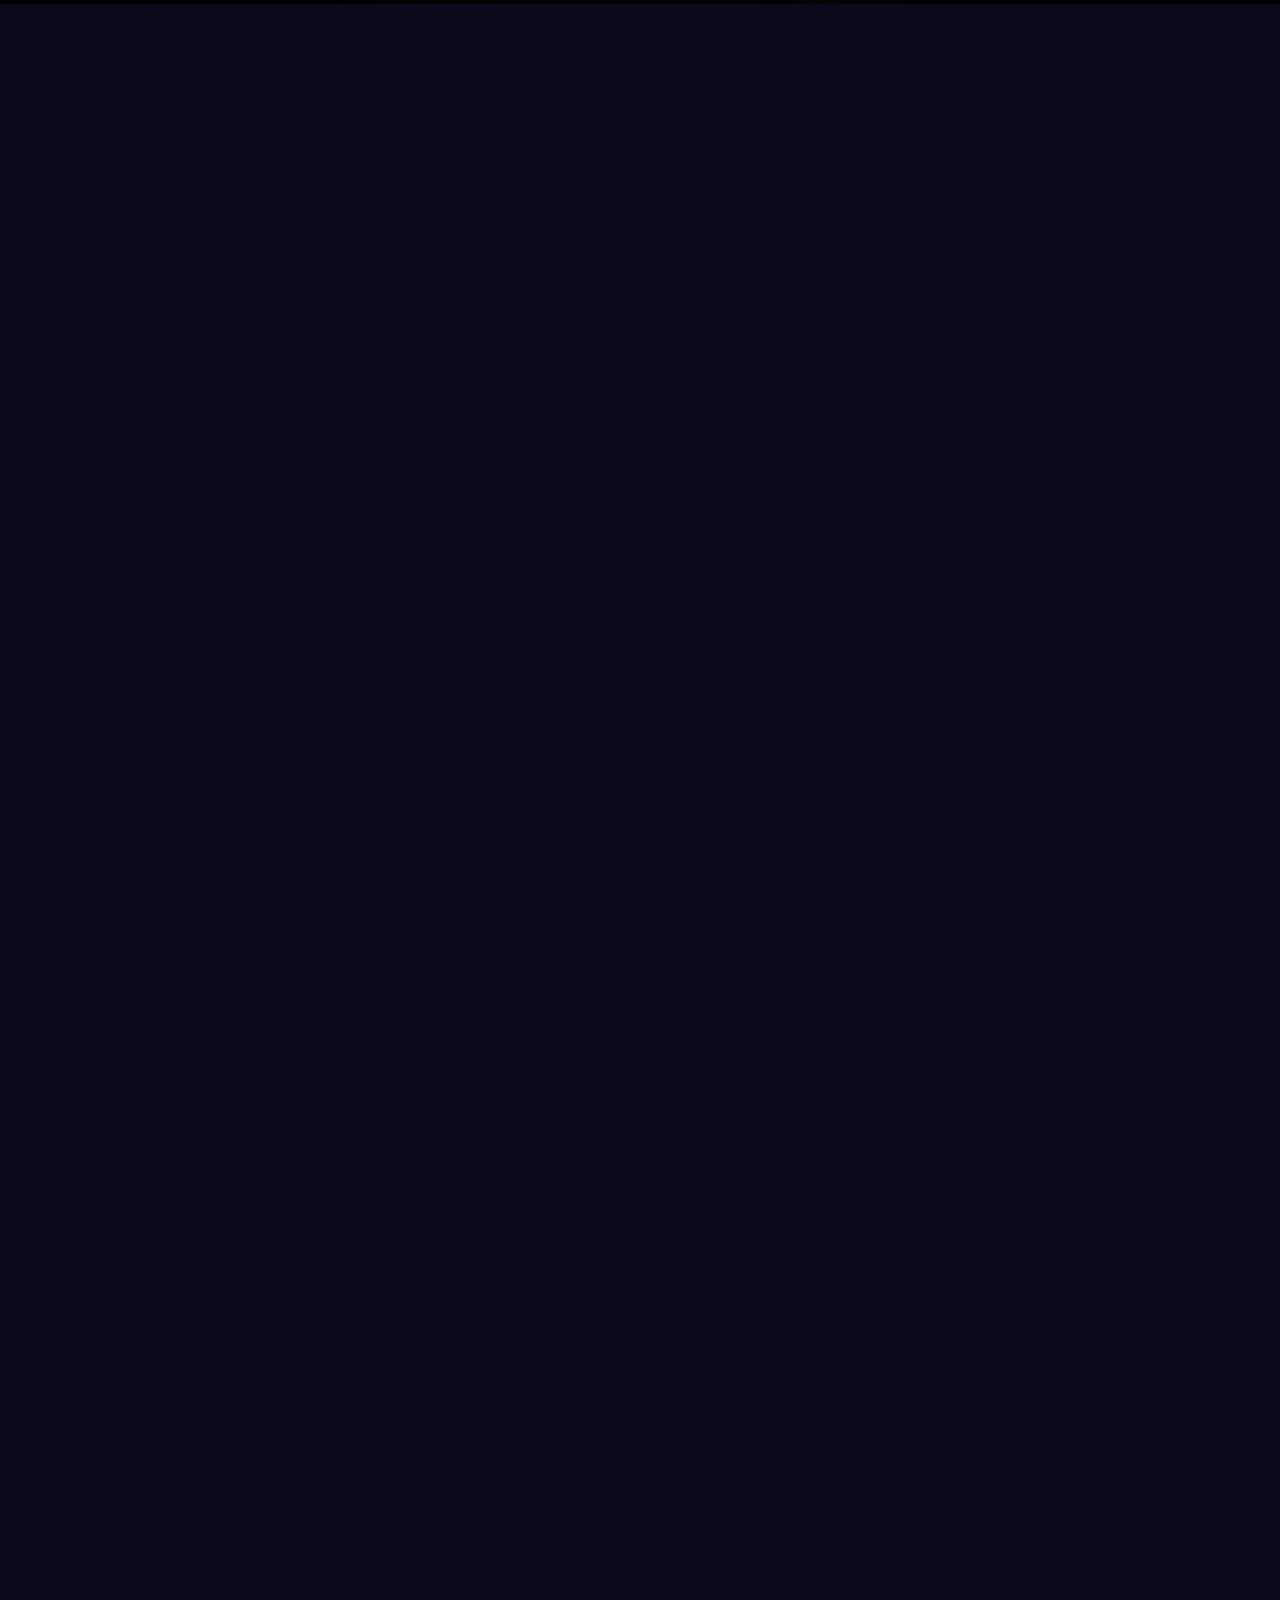
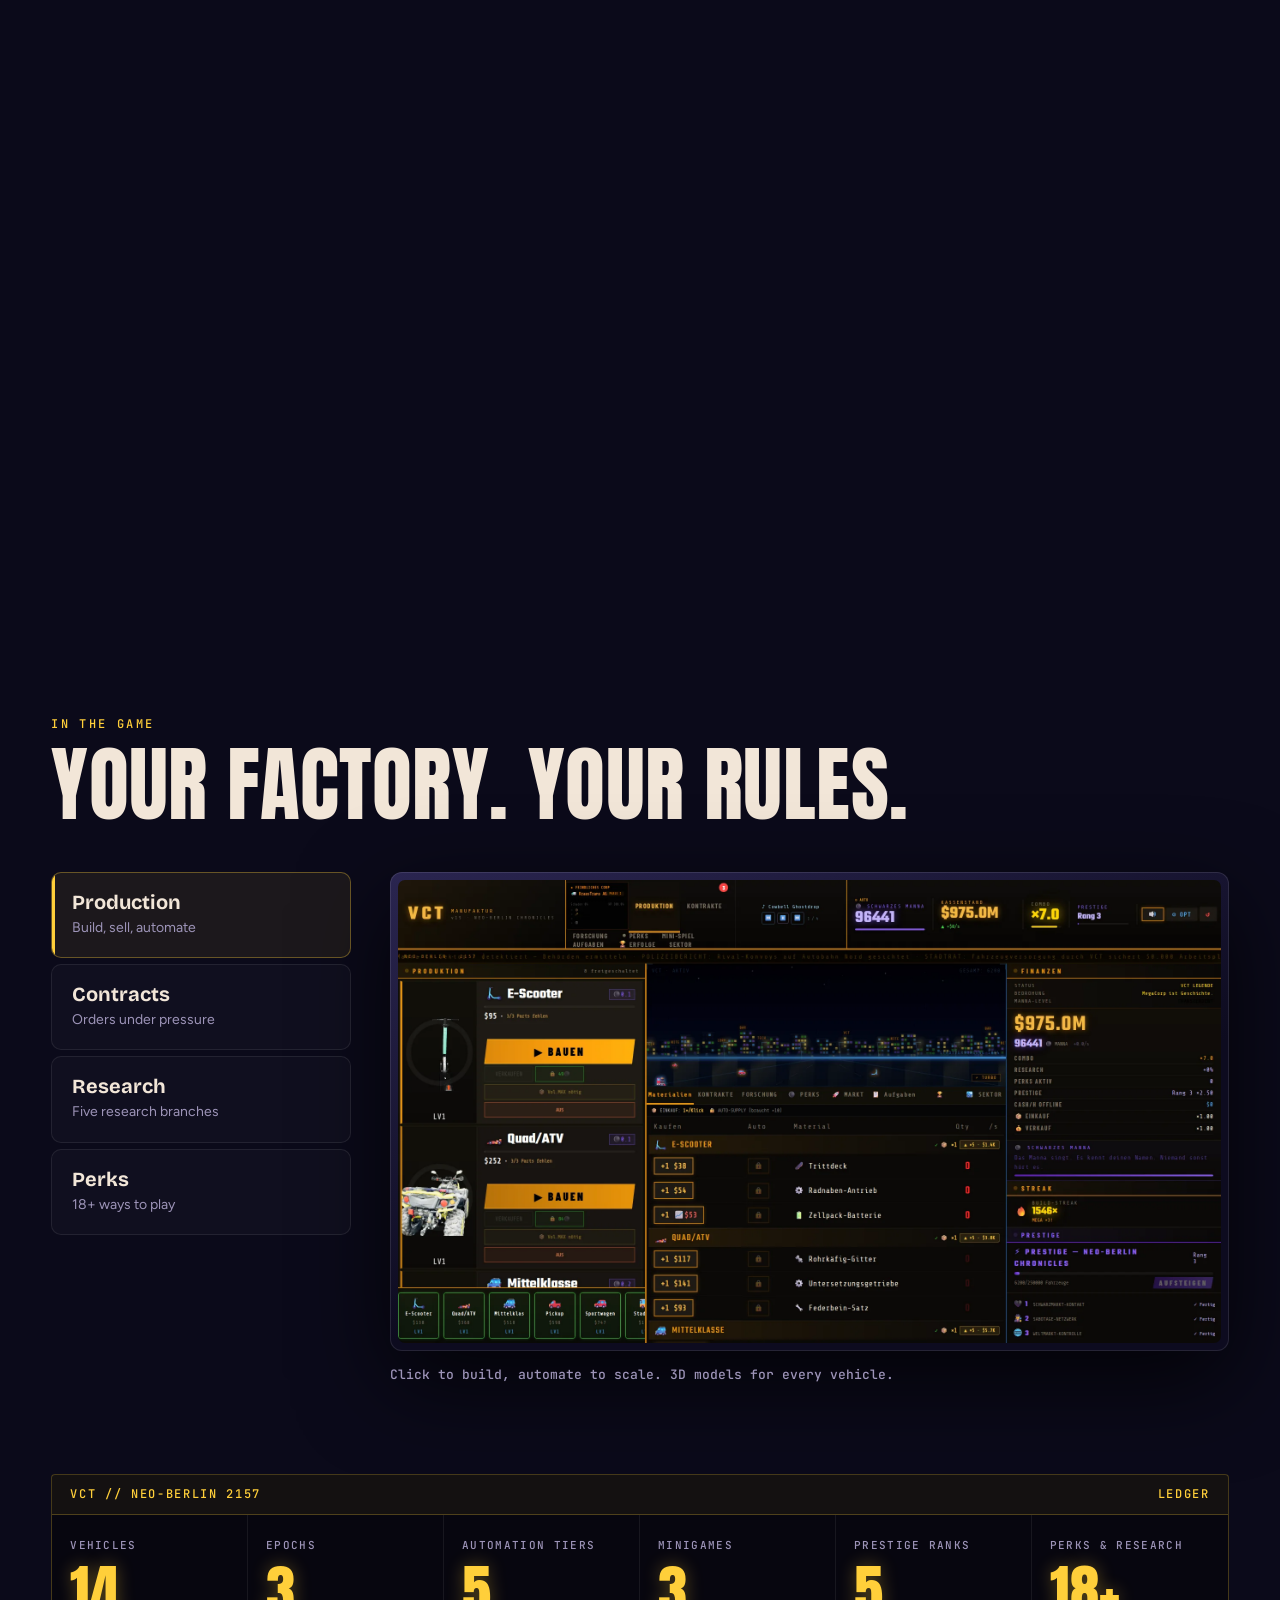
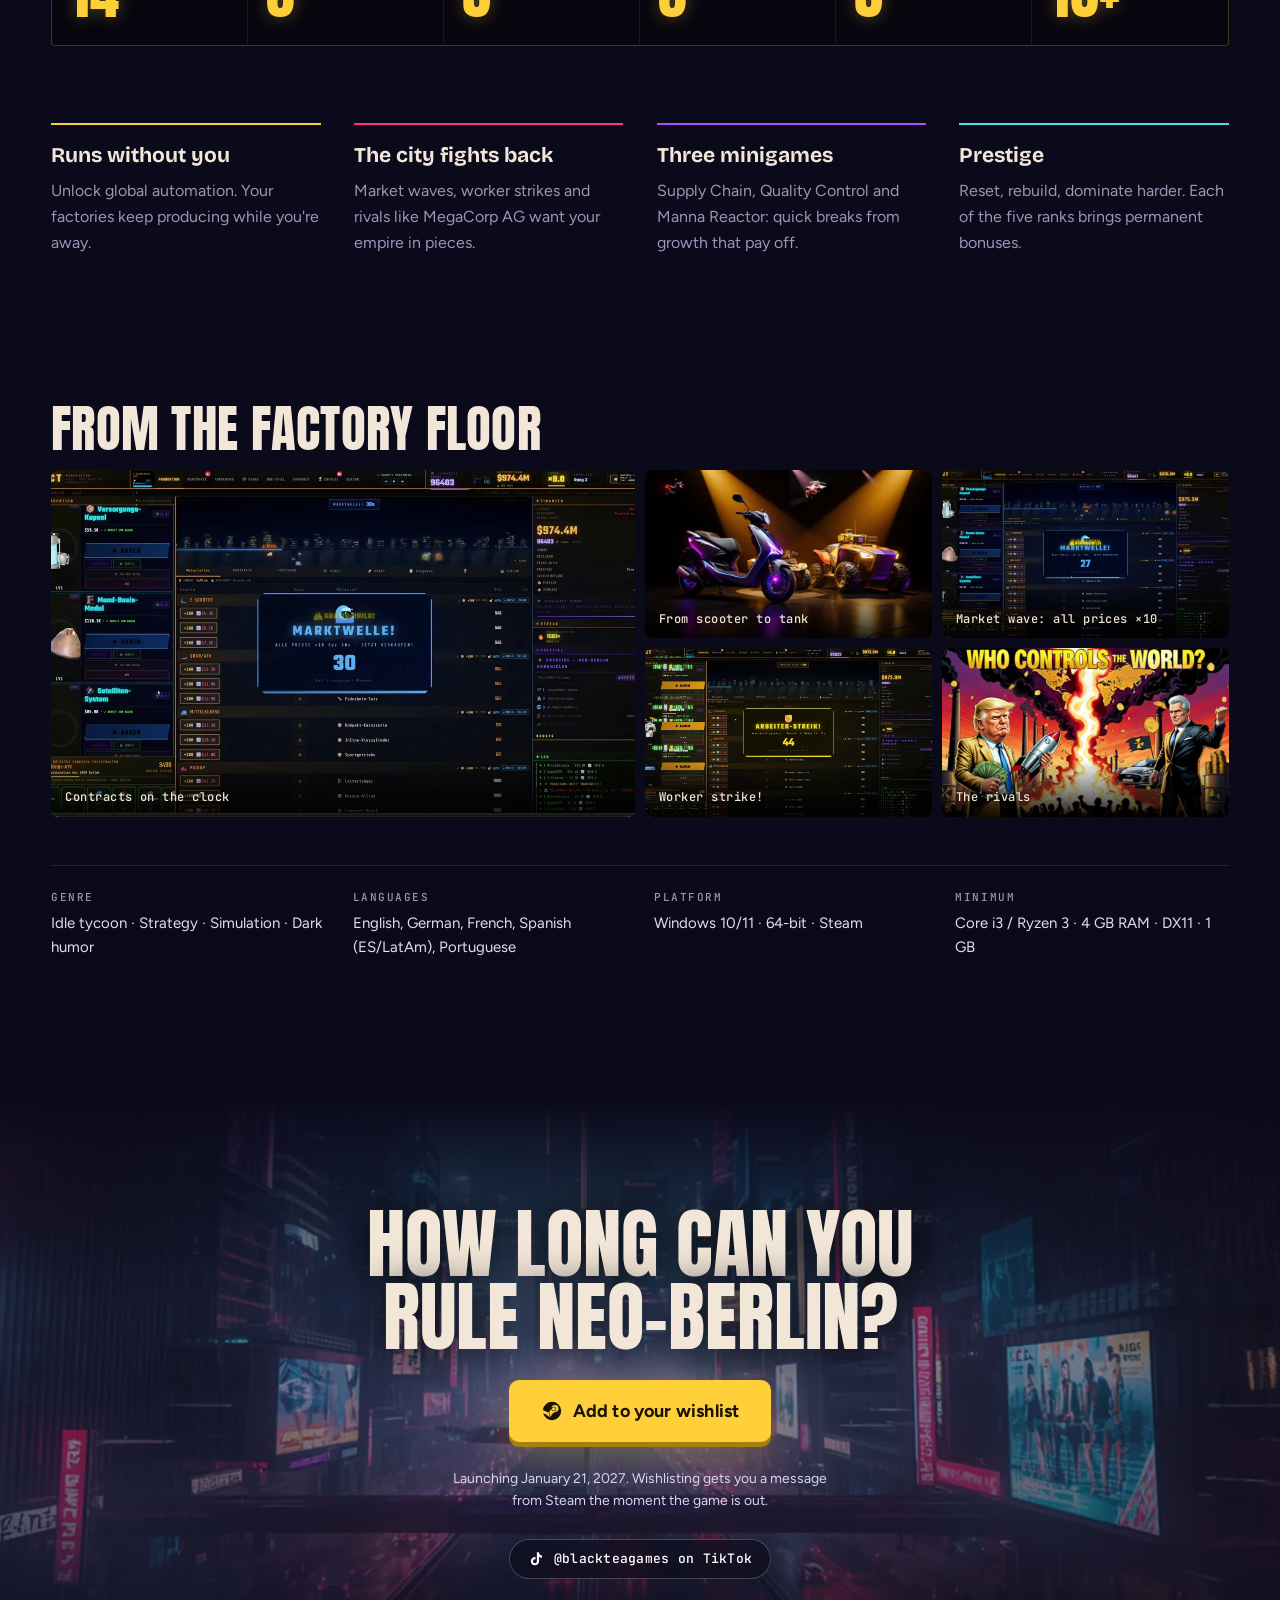
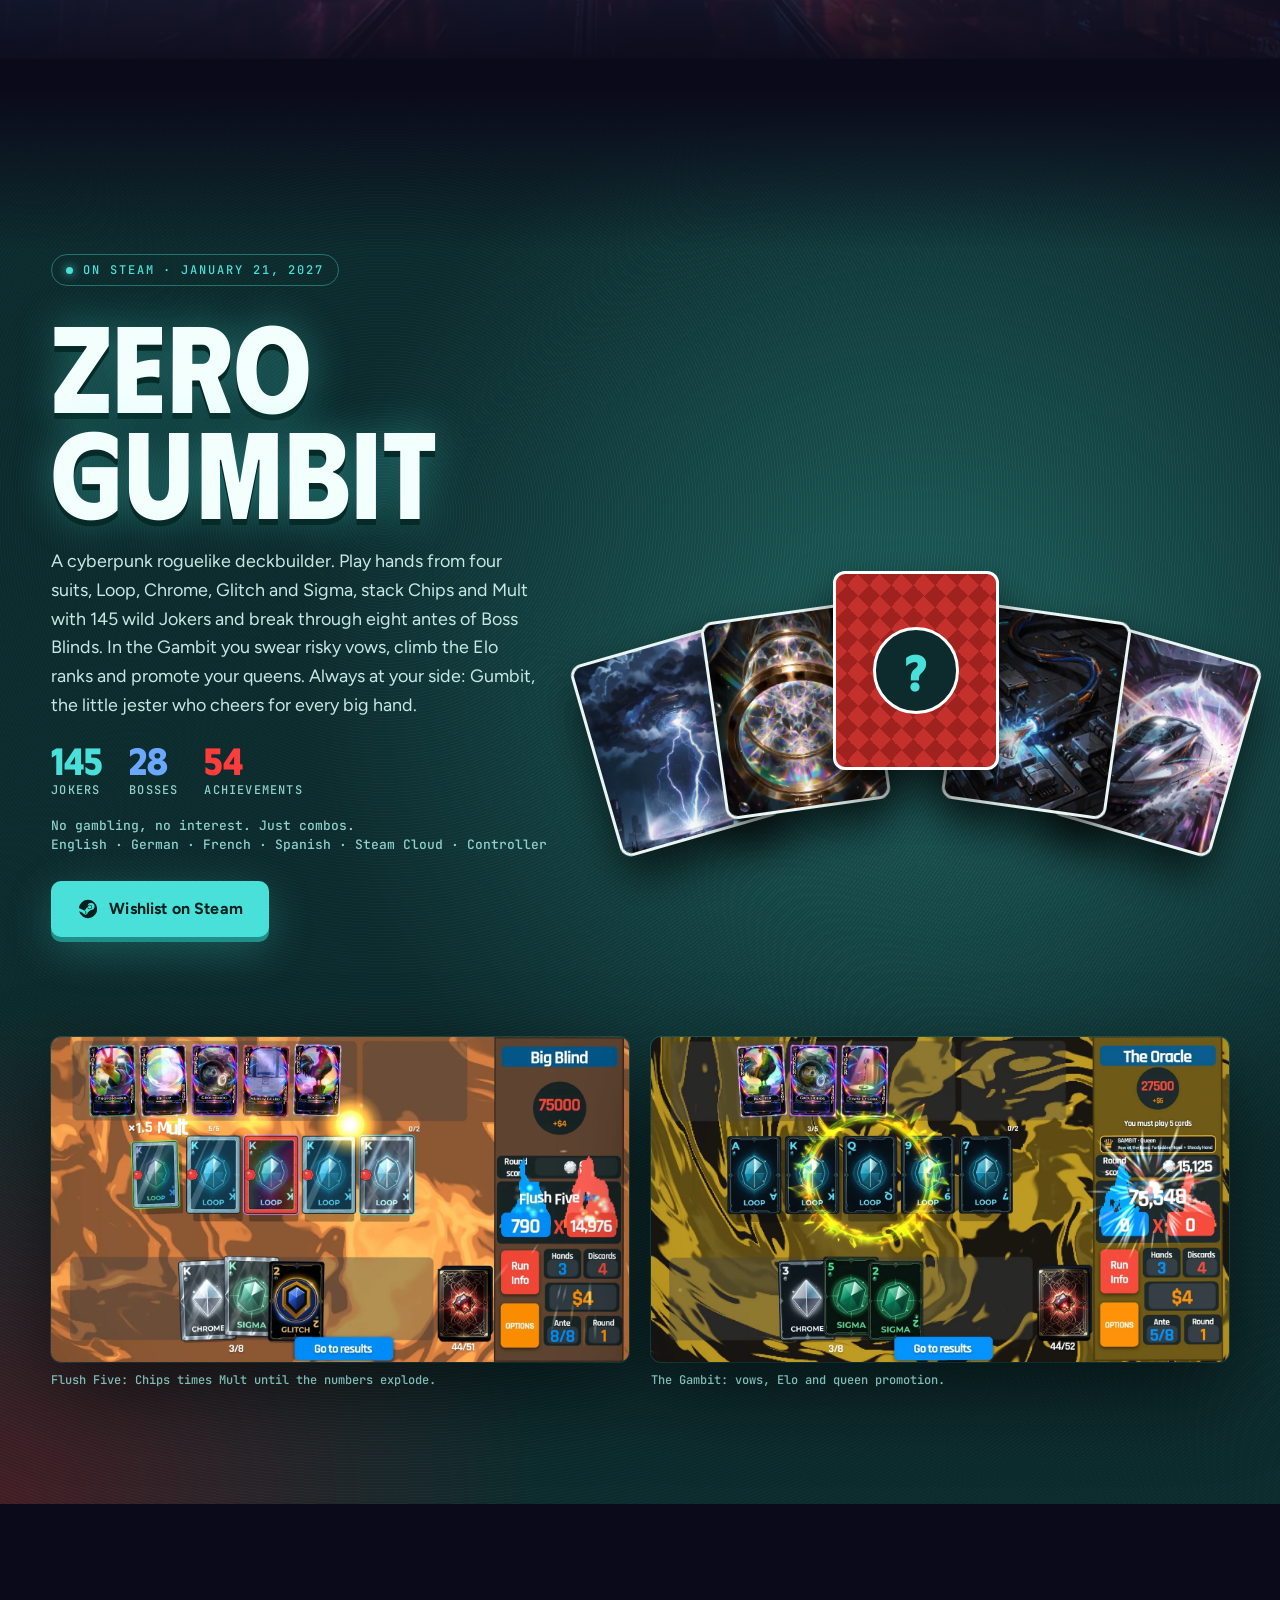
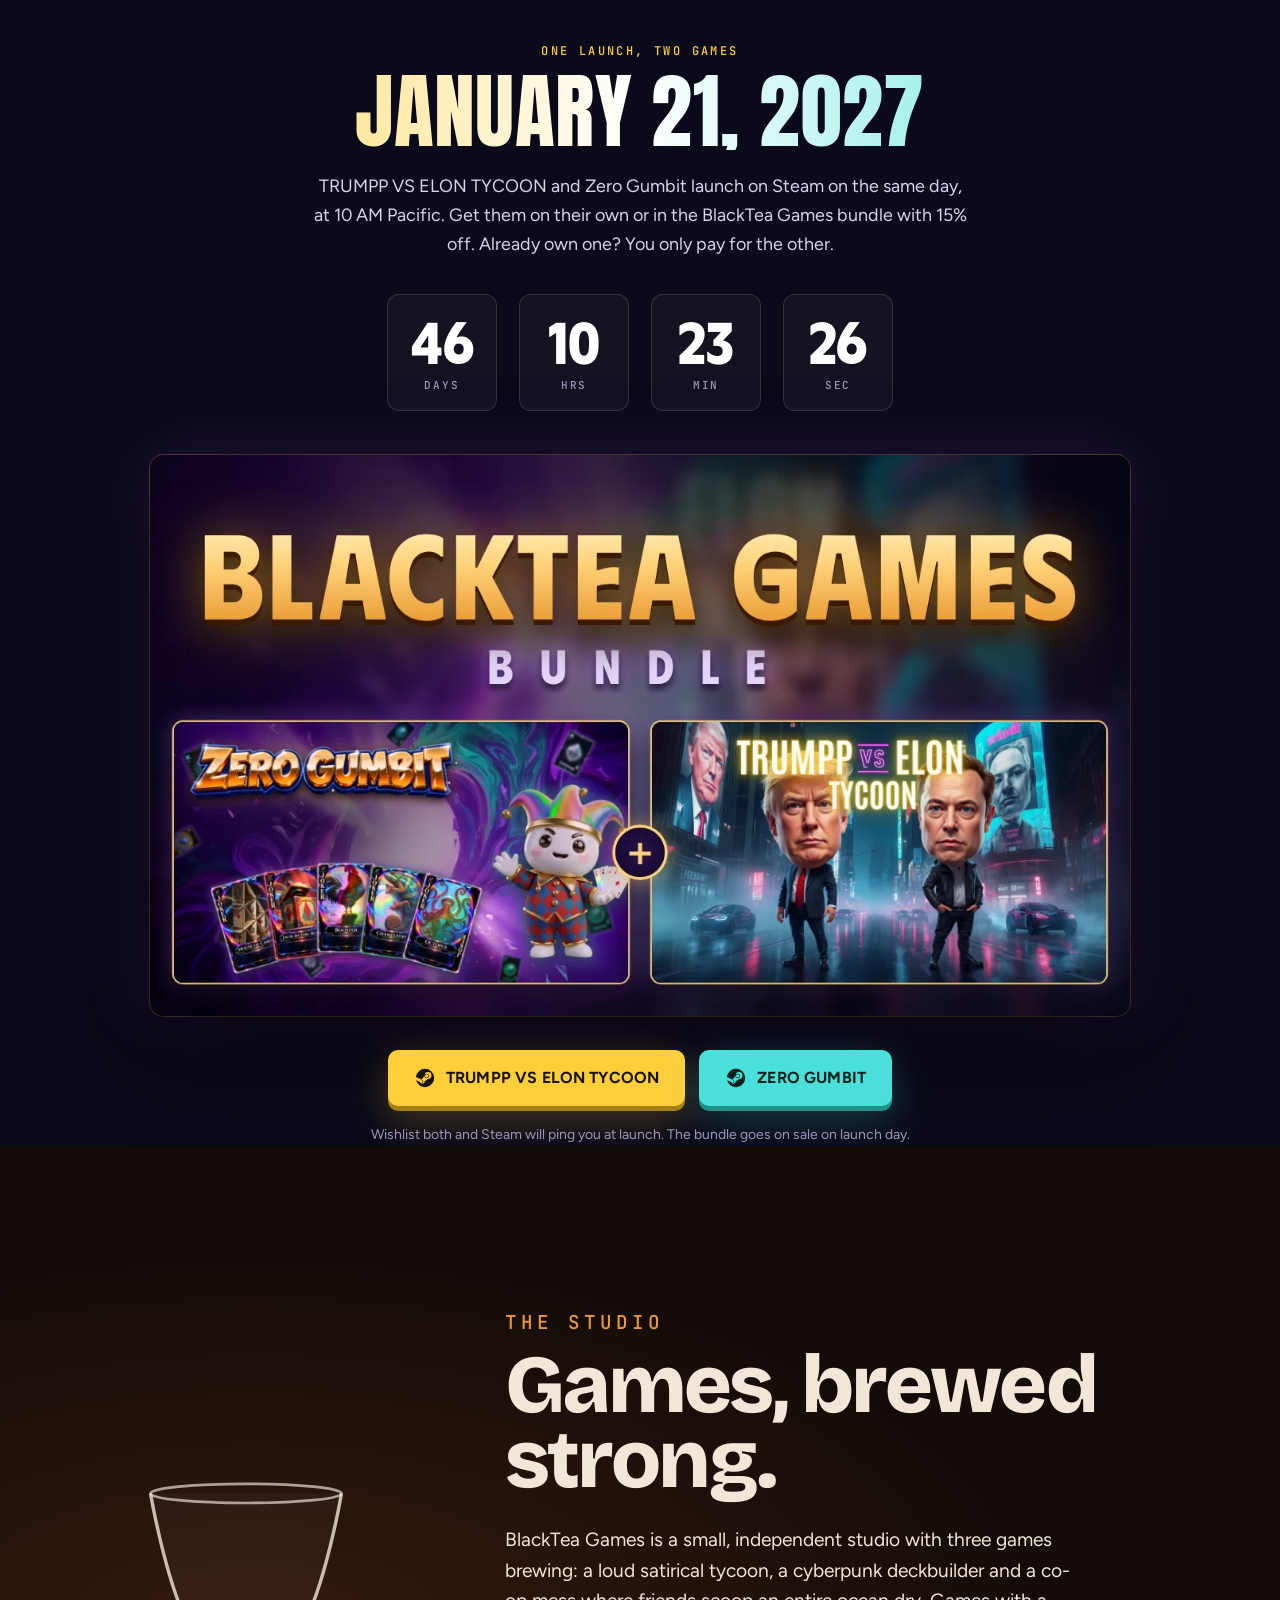
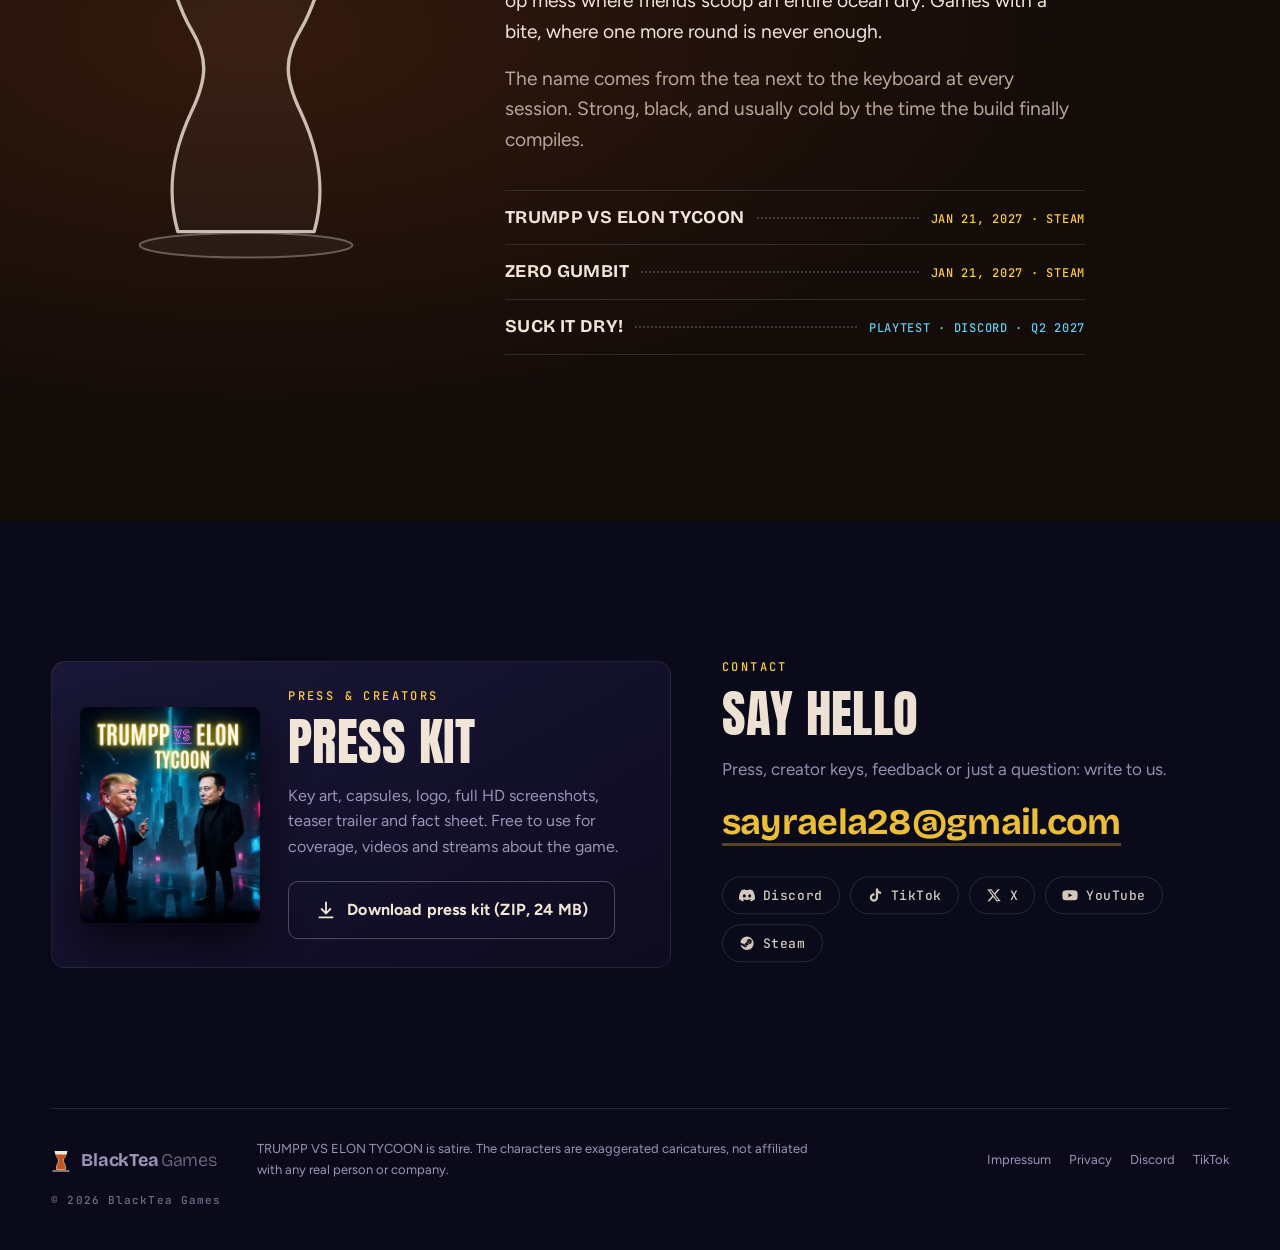
==== commit 0c6a20c7: "Suck It Dry! auf der Webseite: eigener Abschnitt, Discord-Playtest überall - Neuer Abschnitt "Suck I" ====
--- a/index.html
+++ b/index.html
@@ -4,9 +4,9 @@
 <meta charset="utf-8">
 <meta name="viewport" content="width=device-width, initial-scale=1">
 <title>BlackTea Games</title>
-<meta name="description" content="BlackTea Games is an independent game studio. TRUMPP VS ELON TYCOON, a satirical tycoon set in Neo-Berlin 2157, and Zero Gumbit, a cyberpunk roguelike deckbuilder, launch together on Steam on January 21, 2027, also as a bundle.">
-<meta property="og:title" content="TRUMPP VS ELON TYCOON · BlackTea Games">
-<meta property="og:description" content="Two games, one launch: TRUMPP VS ELON TYCOON and Zero Gumbit arrive on Steam on January 21, 2027. Wishlist now.">
+<meta name="description" content="BlackTea Games is an independent game studio. TRUMPP VS ELON TYCOON, a satirical tycoon set in Neo-Berlin 2157, and Zero Gumbit, a cyberpunk roguelike deckbuilder, launch together on Steam on January 21, 2027. Suck It Dry! with Your Friends, an online co-op game for 1 to 8 players, is in playtest: sign up on Discord.">
+<meta property="og:title" content="BlackTea Games · TRUMPP VS ELON TYCOON, Zero Gumbit, Suck It Dry!">
+<meta property="og:description" content="Three games: TRUMPP VS ELON TYCOON and Zero Gumbit arrive on Steam on January 21, 2027. Suck It Dry! with Your Friends is in playtest. Join us on Discord.">
 <meta property="og:image" content="https://blackteagames.com/assets/img/og.jpg">
 <meta property="og:url" content="https://blackteagames.com/">
 <meta property="og:type" content="website">
@@ -22,6 +22,9 @@
 <script type="application/ld+json">
 {"@context":"https://schema.org","@type":"VideoGame","name":"TRUMPP VS ELON TYCOON","gamePlatform":"PC","operatingSystem":"Windows","applicationCategory":"Game","genre":["Idle","Tycoon","Strategy","Simulation"],"author":{"@type":"Organization","name":"BlackTea Games","url":"https://blackteagames.com"},"url":"https://store.steampowered.com/app/4784590/"}
 </script>
+<script type="application/ld+json">
+{"@context":"https://schema.org","@type":"VideoGame","name":"Suck It Dry! with Your Friends","gamePlatform":"PC","operatingSystem":"Windows","applicationCategory":"Game","genre":["Co-op","Party","Simulation"],"numberOfPlayers":{"@type":"QuantitativeValue","minValue":1,"maxValue":8},"playMode":["SinglePlayer","CoOp","MultiPlayer"],"author":{"@type":"Organization","name":"BlackTea Games","url":"https://blackteagames.com"},"url":"https://store.steampowered.com/app/5582870/"}
+</script>
 </head>
 <body>
 
@@ -44,6 +47,7 @@
     <span>BlackTea<b>Games</b></span>
   </a>
   <nav class="nav-links" aria-label="Main">
+    <a href="#suck-it-dry">Suck It Dry!</a>
     <a href="#teaser" data-de="Trailer">Trailer</a>
     <a href="#epochs" data-de="Spiel">The game</a>
     <a href="#zero-gumbit">Zero Gumbit</a>
@@ -54,6 +58,9 @@
   <button class="lang" type="button" aria-label="Sprache wechseln / switch language">
     <span data-l="en">EN</span><span data-l="de">DE</span>
   </button>
+  <a class="nav-discord" href="https://discord.gg/3MKQfx4cbE" target="_blank" rel="noopener" aria-label="Discord">
+    <svg viewBox="0 0 24 24" aria-hidden="true"><use href="#discord"/></svg><span>Discord</span>
+  </a>
   <a class="nav-wish" href="https://store.steampowered.com/app/4784590/TRUMPP_VS_ELON_TYCOON/" target="_blank" rel="noopener" data-de="Wunschliste">Wishlist</a>
 </header>
 
@@ -64,6 +71,7 @@
   <video class="hero-video" src="assets/video/hero-loop.mp4" poster="assets/img/poster-hero.webp" autoplay muted loop playsinline aria-hidden="true"></video>
   <div class="hero-shade" aria-hidden="true"></div>
   <div class="hero-content">
+    <a class="hero-new" href="#suck-it-dry"><b data-de="Neu">New</b><span data-de="Suck It Dry! · Jetzt zum Playtest anmelden">Suck It Dry! · Join the playtest</span><i aria-hidden="true">→</i></a>
     <p class="hero-tag"><span class="pulse" aria-hidden="true"></span><span data-de="Ab 21. Januar 2027 auf Steam · BlackTea Games präsentiert">On Steam January 21, 2027 · BlackTea Games presents</span></p>
     <h1 class="hero-title" aria-label="TRUMPP VS ELON TYCOON">
       <span class="ht-line">TRUMPP <em>VS</em> ELON</span>
@@ -91,6 +99,80 @@
     <span>NEO-BERLIN 2157</span><span>MEGACORP AG MELDET 97 % MARKTANTEIL</span><span>WETTERWARNUNG: SÄUREREGEN IN ZONE OST</span><span>POLIZEIBERICHT: RIVAL-KONVOIS AUF AUTOBAHN NORD</span><span>VCT-MANUFAKTUR WIDERSTEHT ÜBERNAHME</span><span>SCHWARZES MANNA: VERBOTEN. WIRKSAM. GESICHERT.</span><span>ARBEITERSTREIK IN SEKTOR 7</span><span>STADTRAT: FAHRZEUGVERSORGUNG DURCH VCT SICHERT 50.000 ARBEITSPLÄTZE</span>
   </div>
 </div>
+
+<!-- ================= SUCK IT DRY! ================= -->
+<section class="sid" id="suck-it-dry" aria-labelledby="sid-title">
+  <div class="sid-banner">
+    <img class="sid-banner-art" src="assets/img/sid-hero.webp" alt="" width="2400" height="775">
+    <div class="sid-banner-copy wrap">
+      <p class="sid-status"><span class="sid-dot" aria-hidden="true"></span><span data-de="Neu · Playtest-Anmeldung offen">New · Playtest sign-ups open</span></p>
+      <h2 id="sid-title" class="sid-title"><img src="assets/img/sid-logo.webp" alt="Suck It Dry! with Your Friends" width="1000" height="298"></h2>
+    </div>
+  </div>
+
+  <div class="sid-body wrap">
+    <div class="sid-copy">
+      <p class="sid-kicker" data-de="Online-Koop · 1–8 Spieler · Q2 2027">Online co-op · 1–8 players · Q2 2027</p>
+      <p class="sid-lede" data-de="Eure Firma hat genau einen Auftrag: einen ganzen Ozean trockenlegen, Teelöffel für Teelöffel, mit bis zu acht Freunden. Eimer, Schläuche und ein Tankwagen helfen dabei, bis ein Sturm, ein Krake oder der heimliche Maulwurf in eurem Team alles wieder zunichtemacht.">Your company has exactly one job: scoop an entire ocean dry, one teaspoon at a time, with up to eight friends. Buckets, hoses and a tanker truck help, until a storm, a kraken or the secret Mole on your team undoes it all.</p>
+      <ul class="sid-facts">
+        <li><b>1–8</b> <span data-de="Spieler">players</span></li>
+        <li><b>1</b> <span data-de="Ozean">ocean</span></li>
+        <li><b>1</b> <span data-de="Maulwurf">mole</span></li>
+      </ul>
+      <div class="cta-row sid-cta">
+        <a class="btn btn-discord" href="https://discord.gg/3MKQfx4cbE" target="_blank" rel="noopener">
+          <svg viewBox="0 0 24 24" aria-hidden="true"><use href="#discord"/></svg>
+          <span data-de="Zum Playtest auf Discord">Join the playtest on Discord</span>
+        </a>
+        <a class="btn btn-sand" href="https://store.steampowered.com/app/5582870/" target="_blank" rel="noopener">
+          <svg viewBox="0 0 24 24" aria-hidden="true"><use href="#steam"/></svg>
+          <span data-de="Auf Steam merken (bald)">Wishlist on Steam (soon)</span>
+        </a>
+      </div>
+      <p class="sid-note" data-de="Die Anmeldung zum Playtest läuft über unseren Discord. Die Steam-Seite ist gerade in Prüfung, geplant ist Q2 2027.">Playtest sign-ups run through our Discord. The Steam page is in review, release is planned for Q2 2027.</p>
+    </div>
+
+    <div class="sid-shots">
+      <figure class="sid-shot sid-shot-main"><button class="zoom" type="button" data-full="assets/img/sid-shot-1.webp" aria-label="Enlarge screenshot"><img src="assets/img/sid-shot-1.webp" alt="Suck It Dry!: the tanker truck on the beach, a valve has been opened" loading="lazy" width="1600" height="900"></button><figcaption data-de="Ventil offen! Wer war das?">Valve open! Who did that?</figcaption></figure>
+      <figure class="sid-shot"><button class="zoom" type="button" data-full="assets/img/sid-shot-2.webp" aria-label="Enlarge screenshot"><img src="assets/img/sid-shot-2.webp" alt="Suck It Dry!: day one at the bay, the boss calls in" loading="lazy" width="1600" height="900"></button><figcaption data-de="Der Chef hat das Meer verkauft">The boss sold the sea</figcaption></figure>
+      <figure class="sid-shot"><button class="zoom" type="button" data-full="assets/img/sid-shot-3.webp" aria-label="Enlarge screenshot"><img src="assets/img/sid-shot-3.webp" alt="Suck It Dry!: the bay at sunset, workers scooping water" loading="lazy" width="1600" height="900"></button><figcaption data-de="Ein Ozean, acht Teelöffel">One ocean, eight teaspoons</figcaption></figure>
+      <figure class="sid-shot"><button class="zoom" type="button" data-full="assets/img/sid-shot-4.webp" aria-label="Enlarge screenshot"><img src="assets/img/sid-shot-4.webp" alt="Suck It Dry!: a bean worker runs across the dry seabed to the depot" loading="lazy" width="1600" height="900"></button><figcaption data-de="Jeder Liter muss ins Depot">Every litre goes to the depot</figcaption></figure>
+      <figure class="sid-shot"><button class="zoom" type="button" data-full="assets/img/sid-shot-5.webp" aria-label="Enlarge screenshot"><img src="assets/img/sid-shot-5.webp" alt="Suck It Dry!: the empty tanker truck waiting on the beach" loading="lazy" width="1600" height="900"></button><figcaption data-de="Der Tank ist leer. Noch.">The tank is empty. For now.</figcaption></figure>
+    </div>
+  </div>
+
+  <div class="sid-features wrap">
+    <article>
+      <h3 data-de="Vom Teelöffel zum Tankwagen">Teaspoon to tanker</h3>
+      <p data-de="Erst ein Teelöffel, dann Eimer, Schläuche und ein Tankwagen. Und wenn das Meer weg ist, wartet eine Wüste, bewaffnet mit Handstaubsaugern.">Start with a teaspoon, work up to buckets, hoses and a tanker truck. When the sea is gone, a desert awaits, armed with hand vacuums.</p>
+    </article>
+    <article>
+      <h3 data-de="Der Maulwurf">The Mole</h3>
+      <p data-de="In Server-Runden arbeitet einer von euch heimlich für NEPTUN: öffnet Ventile, stopft Socken in Filter, ruft Stürme und den Kraken.">In server rounds one of you secretly works for NEPTUN: opening valves, stuffing socks into filters, calling up storms and the kraken.</p>
+    </article>
+    <article>
+      <h3 data-de="Feierabend-Meeting">Evening meeting</h3>
+      <p data-de="Jeden Abend trifft sich die Belegschaft, streitet und stimmt ab. Wer verliert, bekommt Klebeband über den Mund.">Every evening the crew meets, argues and votes. Whoever loses gets tape over their mouth.</p>
+    </article>
+    <article>
+      <h3 data-de="Absurder Alltag">Absurd shifts</h3>
+      <p data-de="Zufällige Ereignisse stellen jede Schicht auf den Kopf: Ein Tourist will ein Foto, ein Ventil springt auf, das Meer wehrt sich.">Random events turn every shift upside down: a tourist wants a photo, a valve pops open, the sea fights back.</p>
+    </article>
+  </div>
+
+  <div class="sid-play wrap">
+    <img src="assets/img/sid-vertical.webp" alt="" loading="lazy" width="748" height="896">
+    <div>
+      <p class="sid-kicker" data-de="Playtest">Playtest</p>
+      <p class="sid-play-title" data-de="Schnapp dir einen Löffel.">Grab a spoon.</p>
+      <p data-de="Playtest-Anmeldung, Termine und Neuigkeiten gibt es zuerst auf unserem Discord. Komm vorbei, bring Freunde mit.">Playtest sign-ups, dates and news land on our Discord first. Come by and bring your friends.</p>
+      <a class="btn btn-discord btn-lg" href="https://discord.gg/3MKQfx4cbE" target="_blank" rel="noopener">
+        <svg viewBox="0 0 24 24" aria-hidden="true"><use href="#discord"/></svg>
+        <span data-de="Discord beitreten">Join our Discord</span>
+      </a>
+    </div>
+  </div>
+</section>
 
 <!-- ================= TEASER ================= -->
 <section class="teaser wrap" id="teaser" aria-labelledby="teaser-title">
@@ -307,11 +389,12 @@
   <div class="studio-copy">
     <p class="kicker" data-de="Das Studio">The studio</p>
     <h2 id="studio-title" class="studio-title" data-de-html="Spiele, stark<br>aufgebrüht.">Games, brewed<br>strong.</h2>
-    <p data-de="BlackTea Games ist ein kleines, unabhängiges Studio. Wir machen Spiele mit Biss: laute Satire, gnadenlose Wirtschaft, Karten, die man nicht mehr weglegt. Spiele, bei denen eine Runde nie reicht.">BlackTea Games is a small, independent studio. We make games with a bite: loud satire, ruthless economies, cards you can't put down. Games where one more round is never enough.</p>
+    <p data-de="BlackTea Games ist ein kleines, unabhängiges Studio mit drei Spielen im Kessel: ein lauter Satire-Tycoon, ein Cyberpunk-Deckbuilder und ein Koop-Chaos, in dem Freunde einen ganzen Ozean leer schöpfen. Spiele mit Biss, bei denen eine Runde nie reicht.">BlackTea Games is a small, independent studio with three games brewing: a loud satirical tycoon, a cyberpunk deckbuilder and a co-op mess where friends scoop an entire ocean dry. Games with a bite, where one more round is never enough.</p>
     <p class="studio-dim" data-de="Der Name kommt vom Tee, der bei jeder Session neben der Tastatur steht. Stark, schwarz und meistens schon kalt, wenn der Build endlich läuft.">The name comes from the tea next to the keyboard at every session. Strong, black, and usually cold by the time the build finally compiles.</p>
     <ul class="menu-card" aria-label="Our games">
       <li><a href="#top"><span class="mc-name">TRUMPP VS ELON TYCOON</span><span class="mc-dots" aria-hidden="true"></span><span class="mc-state hot" data-de="21.01.2027 · Steam">Jan 21, 2027 · Steam</span></a></li>
       <li><a href="#zero-gumbit"><span class="mc-name">ZERO GUMBIT</span><span class="mc-dots" aria-hidden="true"></span><span class="mc-state hot" data-de="21.01.2027 · Steam">Jan 21, 2027 · Steam</span></a></li>
+      <li><a href="#suck-it-dry"><span class="mc-name">SUCK IT DRY!</span><span class="mc-dots" aria-hidden="true"></span><span class="mc-state sea" data-de="Playtest · Discord · Q2 2027">Playtest · Discord · Q2 2027</span></a></li>
     </ul>
   </div>
 </section>
@@ -337,6 +420,7 @@
     <p data-de="Presse, Creator-Keys, Feedback oder einfach eine Frage: schreib uns.">Press, creator keys, feedback or just a question: write to us.</p>
     <a class="mail" href="&#109;&#97;&#105;&#108;&#116;&#111;&#58;&#115;&#97;&#121;&#114;&#97;&#101;&#108;&#97;&#50;&#56;&#64;&#103;&#109;&#97;&#105;&#108;&#46;&#99;&#111;&#109;">&#115;&#97;&#121;&#114;&#97;&#101;&#108;&#97;&#50;&#56;&#64;&#103;&#109;&#97;&#105;&#108;&#46;&#99;&#111;&#109;</a>
     <ul class="socials">
+      <li><a href="https://discord.gg/3MKQfx4cbE" target="_blank" rel="noopener"><svg viewBox="0 0 24 24" aria-hidden="true"><use href="#discord"/></svg>Discord</a></li>
       <li><a href="https://www.tiktok.com/@blackteagames" target="_blank" rel="noopener"><svg viewBox="0 0 24 24" aria-hidden="true"><use href="#tiktok"/></svg>TikTok</a></li>
       <li><a href="https://x.com/blackteagames" target="_blank" rel="noopener"><svg viewBox="0 0 24 24" aria-hidden="true"><path d="M17.8 3h3.1l-6.8 7.7L22 21h-6.2l-4.9-6.3L5.3 21H2.2l7.2-8.3L1.8 3h6.4l4.4 5.8zm-1.1 16.2h1.7L7.4 4.7H5.6z"/></svg>X</a></li>
       <li><a href="https://www.youtube.com/channel/UC4cSD2vB2pgtEg7nCbl8A-g" target="_blank" rel="noopener"><svg viewBox="0 0 24 24" aria-hidden="true"><path d="M23 7.2a3 3 0 0 0-2.1-2.1C19 4.6 12 4.6 12 4.6s-7 0-8.9.5A3 3 0 0 0 1 7.2 31 31 0 0 0 .5 12a31 31 0 0 0 .5 4.8 3 3 0 0 0 2.1 2.1c1.9.5 8.9.5 8.9.5s7 0 8.9-.5a3 3 0 0 0 2.1-2.1 31 31 0 0 0 .5-4.8 31 31 0 0 0-.5-4.8zM9.7 15.1V8.9l5.8 3.1z"/></svg>YouTube</a></li>
@@ -356,6 +440,7 @@
   <nav aria-label="Legal">
     <a href="impressum.html">Impressum</a>
     <a href="datenschutz.html" data-de="Datenschutz">Privacy</a>
+    <a href="https://discord.gg/3MKQfx4cbE" target="_blank" rel="noopener">Discord</a>
     <a href="https://www.tiktok.com/@blackteagames" target="_blank" rel="noopener">TikTok</a>
   </nav>
   <span class="foot-copy">© 2026 BlackTea Games</span>
@@ -382,6 +467,7 @@
     <path d="M4 46 H36" stroke="currentColor" stroke-width="2.4" stroke-linecap="round"/>
   </symbol>
   <symbol id="tiktok" viewBox="0 0 24 24"><path fill="currentColor" d="M16.6 2h-3.3v13.4a2.9 2.9 0 1 1-2.9-2.9c.3 0 .6 0 .9.1V9.2a6.2 6.2 0 1 0 5.3 6.2V8.6a7.9 7.9 0 0 0 4.4 1.4V6.7a4.5 4.5 0 0 1-4.4-4.7z"/></symbol>
+  <symbol id="discord" viewBox="0 0 24 24"><path fill="currentColor" d="M20.32 4.37a19.8 19.8 0 0 0-4.89-1.52.07.07 0 0 0-.08.04c-.21.38-.44.87-.61 1.25a18.27 18.27 0 0 0-5.49 0 12.64 12.64 0 0 0-.62-1.25.08.08 0 0 0-.08-.04 19.74 19.74 0 0 0-4.88 1.52.07.07 0 0 0-.03.03C.53 9.05-.32 13.58.1 18.06a.08.08 0 0 0 .03.06 19.9 19.9 0 0 0 5.99 3.03.08.08 0 0 0 .09-.03c.46-.63.87-1.3 1.22-2a.08.08 0 0 0-.04-.1 13.1 13.1 0 0 1-1.87-.9.08.08 0 0 1-.01-.12l.37-.3a.07.07 0 0 1 .08-.01 14.2 14.2 0 0 0 12.06 0 .07.07 0 0 1 .08.01l.37.3a.08.08 0 0 1 0 .12 12.3 12.3 0 0 1-1.88.9.08.08 0 0 0-.04.1c.36.7.77 1.37 1.23 2a.08.08 0 0 0 .08.03 19.84 19.84 0 0 0 6-3.03.08.08 0 0 0 .04-.05c.5-5.18-.84-9.68-3.55-13.66a.06.06 0 0 0-.03-.03zM8.02 15.33c-1.18 0-2.16-1.08-2.16-2.42 0-1.33.96-2.42 2.16-2.42 1.21 0 2.18 1.1 2.16 2.42 0 1.34-.96 2.42-2.16 2.42zm7.97 0c-1.18 0-2.15-1.08-2.15-2.42 0-1.33.95-2.42 2.15-2.42 1.21 0 2.18 1.1 2.16 2.42 0 1.34-.95 2.42-2.16 2.42z"/></symbol>
   <symbol id="steam" viewBox="0 0 24 24">
     <path fill="currentColor" d="M12 2a10 10 0 0 0-9.960 9.04l5.35 2.21a2.83 2.83 0 0 1 1.6-.49h.16l2.38-3.45v-.05a3.77 3.77 0 1 1 3.770 3.77h-.09l-3.4 2.42v.13a2.83 2.83 0 0 1-5.62.48L2.3 14.5A10 10 0 1 0 12 2Zm-4.72 15.2-1.23-.5a2.13 2.13 0 1 0 1.17-2.92l1.27.53a1.57 1.57 0 1 1-1.21 2.9Zm9.08-7.43a2.51 2.51 0 1 0-2.51 2.51 2.51 2.51 0 0 0 2.51-2.51Zm-4.4 0a1.89 1.89 0 1 1 1.89 1.89 1.89 1.89 0 0 1-1.89-1.89Z"/>
   </symbol>
--- a/css/style.css
+++ b/css/style.css
@@ -25,6 +25,14 @@
   --felt: #0d2a2c;
   --cyan: #48e0d8;
   --mult: #ff3c3c;
+  /* suck it dry world: sand, sea, safety yellow */
+  --sea: #0a3a5c;
+  --sea-deep: #062440;
+  --surf: #5fd0f5;
+  --sand: #ffd27a;
+  --sun: #ffd23a;
+  --coral: #ff7a45;
+  --discord: #5865f2;
 
   --display: "Bricolage", "Figtree", system-ui, sans-serif;
   --body: "Figtree", system-ui, sans-serif;
@@ -82,6 +90,9 @@
 html[data-lang="en"] .lang [data-l="en"], html[data-lang="de"] .lang [data-l="de"] { color: var(--gold); }
 .nav-wish { font: 700 14px/1 var(--body); text-decoration: none; background: var(--gold); color: #1a1205; padding: 10px 16px; border-radius: 8px; white-space: nowrap; transition: transform .15s; }
 .nav-wish:hover { transform: translateY(-1px); }
+.nav-discord { display: inline-flex; align-items: center; gap: 8px; font: 700 14px/1 var(--body); text-decoration: none; color: #fff; background: var(--discord); padding: 9px 14px; border-radius: 8px; white-space: nowrap; transition: transform .15s, background .2s; }
+.nav-discord svg { width: 18px; height: 18px; flex: none; }
+.nav-discord:hover { transform: translateY(-1px); background: #6b77ff; }
 
 /* ---------- buttons ---------- */
 .btn {
@@ -126,6 +137,12 @@
 .ht-tycoon { font-size: .56em; letter-spacing: .16em; color: var(--neon); text-shadow: 0 0 34px #b04bffaa, 0 0 2px #000; margin-top: .08em; }
 .hero-sub { max-width: 50ch; font-size: clamp(17px, 1.45vw, 20px); color: var(--lilac); margin: 26px 0 32px; text-shadow: 0 2px 20px #000; }
 .cta-row { display: flex; flex-wrap: wrap; gap: 14px; }
+/* Hinweis auf das neue Spiel, ganz oben im Hero */
+.hero-new { display: inline-flex; align-items: center; gap: 10px; margin-bottom: 22px; padding: 6px 14px 6px 6px; border-radius: 99px; text-decoration: none; background: #062440cc; border: 1px solid #5fd0f580; backdrop-filter: blur(8px); -webkit-backdrop-filter: blur(8px); font: 600 14px/1.2 var(--body); color: #e6f8ff; transition: border-color .2s, transform .2s var(--ease); max-width: 100%; }
+.hero-new b { font: 700 11px/1 var(--mono); letter-spacing: .14em; text-transform: uppercase; background: var(--sun); color: #2a1a00; padding: 6px 9px; border-radius: 99px; flex: none; }
+.hero-new i { font-style: normal; color: var(--sun); transition: transform .2s var(--ease); }
+.hero-new:hover { border-color: var(--sun); }
+.hero-new:hover i { transform: translateX(4px); }
 .scroll-hint { position: absolute; left: 50%; bottom: 24px; width: 24px; height: 38px; margin-left: -12px; border: 2px solid #ffffff55; border-radius: 14px; }
 .scroll-hint span { position: absolute; left: 50%; top: 7px; width: 4px; height: 8px; margin-left: -2px; border-radius: 2px; background: #fff; animation: wheel 1.8s infinite; }
 @keyframes wheel { 0% { transform: translateY(0); opacity: 1; } 80% { transform: translateY(12px); opacity: 0; } 100% { opacity: 0; } }
@@ -136,6 +153,67 @@
 .ticker span { font: 500 12px/1 var(--mono); letter-spacing: .22em; color: #ffcf3acc; white-space: nowrap; padding-inline: 28px; position: relative; }
 .ticker span::after { content: "◆"; position: absolute; right: -6px; color: var(--neon); font-size: 9px; top: 1px; }
 @keyframes ticker { to { transform: translateX(-50%); } }
+
+/* ---------- suck it dry! (sand, sea and a teaspoon) ---------- */
+.sid { position: relative; overflow: hidden; isolation: isolate; color: #eaf7ff;
+  background:
+    radial-gradient(ellipse 70% 50% at 85% 55%, #1478a855 0%, transparent 70%),
+    radial-gradient(ellipse 60% 40% at 0% 90%, #ff7a4522 0%, transparent 70%),
+    linear-gradient(180deg, var(--sea) 0%, var(--sea-deep) 100%);
+}
+/* sanfte Wasser-Kaustik als Textur */
+.sid::before { content: ""; position: absolute; inset: 0; z-index: -1; pointer-events: none; opacity: .05;
+  background-image: repeating-radial-gradient(ellipse at 20% 0%, #fff 0 1px, transparent 2px 14px); }
+/* unten ins Nachtblau der restlichen Seite auslaufen */
+.sid::after { content: ""; position: absolute; inset: auto 0 0; height: clamp(60px, 8vw, 110px); z-index: -1; background: linear-gradient(transparent, var(--night)); pointer-events: none; }
+.sid-banner { position: relative; overflow: hidden; }
+.sid-banner-art { width: 100%; height: clamp(320px, 42vw, 620px); object-fit: cover; object-position: 50% 45%; }
+.sid-banner::before { content: ""; position: absolute; inset: 0 0 auto; height: 90px; z-index: 1; background: linear-gradient(#07060f, transparent); pointer-events: none; }
+.sid-banner::after { content: ""; position: absolute; inset: 0; background: linear-gradient(180deg, transparent 45%, #0a3a5ccc 82%, var(--sea) 100%); pointer-events: none; }
+.sid-banner-copy { position: absolute; left: 0; right: 0; bottom: 0; z-index: 2; display: grid; justify-items: center; gap: 14px; padding-bottom: clamp(10px, 2vw, 24px); }
+.sid-status { display: inline-flex; align-items: center; gap: 10px; font: 600 12px/1 var(--mono); letter-spacing: .14em; text-transform: uppercase; padding: 9px 14px; border-radius: 99px; background: #062440d9; border: 1px solid #ffd23a88; color: var(--sun); }
+.sid-dot { width: 8px; height: 8px; border-radius: 50%; background: var(--sun); animation: sidPulse 1.8s infinite; flex: none; }
+@keyframes sidPulse { 0% { box-shadow: 0 0 0 0 #ffd23aaa; } 70%, 100% { box-shadow: 0 0 0 10px #ffd23a00; } }
+.sid-title img { width: min(720px, 88vw); filter: drop-shadow(0 10px 0 #0003) drop-shadow(0 16px 40px #0008); }
+
+.sid-body { display: grid; grid-template-columns: .9fr 1.1fr; gap: clamp(28px, 4vw, 64px); align-items: start; padding-top: clamp(36px, 5vw, 64px); }
+.sid-kicker { font: 600 12px/1.3 var(--mono); letter-spacing: .18em; text-transform: uppercase; color: var(--surf); margin-bottom: 18px; }
+.sid-lede { font-size: clamp(18px, 1.6vw, 22px); line-height: 1.55; color: #eaf7ff; max-width: 40ch; }
+.sid-facts { list-style: none; padding: 0; margin: 28px 0 30px; display: flex; gap: clamp(20px, 3vw, 36px); }
+.sid-facts li { font: 600 12px/1.2 var(--mono); letter-spacing: .12em; text-transform: uppercase; color: #9fd3ea; }
+.sid-facts b { display: block; font: 400 clamp(40px, 4.4vw, 56px)/1 var(--poster); letter-spacing: 0; margin-bottom: 4px; color: var(--sun); text-shadow: 0 4px 0 #a16a00, 0 0 30px #ffd23a55; }
+.sid-facts li:nth-child(2) b { color: var(--surf); text-shadow: 0 4px 0 #136d8f, 0 0 30px #5fd0f555; }
+.sid-facts li:nth-child(3) b { color: var(--coral); text-shadow: 0 4px 0 #9b3412, 0 0 30px #ff7a4555; }
+.sid-note { margin-top: 18px; font-size: 14px; color: #9fc3d6; max-width: 46ch; }
+
+.btn-discord { background: var(--discord); color: #fff; box-shadow: 0 5px 0 #3a43b8, 0 12px 44px #5865f255; }
+.btn-discord:hover { transform: translateY(-2px); box-shadow: 0 7px 0 #3a43b8, 0 16px 56px #5865f277; }
+.btn-discord:active { transform: translateY(4px); box-shadow: 0 1px 0 #3a43b8; }
+.btn-sand { background: #ffffff10; color: var(--sand); border: 1px solid #ffd27a66; }
+.btn-sand:hover { border-color: var(--sand); background: #ffd27a14; }
+
+.sid-shots { display: grid; grid-template-columns: repeat(4, 1fr); gap: 10px; }
+.sid-shot { position: relative; overflow: hidden; border-radius: 10px; background: #000; box-shadow: 0 18px 50px #0007, 0 0 0 1px #5fd0f533; }
+.sid-shot-main { grid-column: 1 / -1; }
+.sid-shot img { width: 100%; aspect-ratio: 16 / 9; object-fit: cover; }
+.sid-shot figcaption { position: absolute; inset: auto 0 0; padding: 26px 12px 9px; font: 500 12px/1.3 var(--mono); letter-spacing: .03em; background: linear-gradient(transparent, #021626e6); pointer-events: none; }
+.sid-shot:not(.sid-shot-main) figcaption { font-size: 11px; padding: 22px 8px 7px; }
+.sid-shot-main figcaption { font-size: 13px; padding: 34px 16px 12px; }
+
+.sid-features { display: grid; grid-template-columns: repeat(4, 1fr); gap: clamp(20px, 2.6vw, 36px); margin-top: clamp(56px, 7vw, 90px); }
+.sid-features article { border-top: 3px solid var(--sun); padding-top: 18px; }
+.sid-features article:nth-child(2) { border-color: var(--coral); }
+.sid-features article:nth-child(3) { border-color: var(--surf); }
+.sid-features article:nth-child(4) { border-color: var(--sand); }
+.sid-features h3 { font: 700 21px/1.2 var(--display); margin-bottom: 10px; color: #fff; }
+.sid-features p { font-size: 16px; color: #a9cfe2; }
+
+.sid-play { display: grid; grid-template-columns: 220px 1fr; gap: clamp(22px, 3.5vw, 48px); align-items: center; margin-block: clamp(56px, 7vw, 90px) clamp(80px, 10vw, 130px); padding: clamp(20px, 3vw, 34px); border-radius: 18px;
+  background: linear-gradient(140deg, #5865f233, #062440 55%), var(--sea-deep); border: 1px solid #5865f266; box-shadow: 0 30px 90px #0008; }
+.sid-play img { border-radius: 12px; box-shadow: 0 20px 40px #0009; rotate: -3deg; }
+.sid-play .sid-kicker { color: #aab1ff; margin-bottom: 12px; }
+.sid-play-title { font: 400 clamp(38px, 5vw, 68px)/.95 var(--poster); text-transform: uppercase; color: var(--sun); text-shadow: 0 5px 0 #a16a00; margin-bottom: 16px; }
+.sid-play p:not(.sid-kicker):not(.sid-play-title) { color: #c9def0; max-width: 48ch; margin-bottom: 24px; }
 
 /* ---------- teaser ---------- */
 .teaser { padding-top: clamp(90px, 12vw, 160px); }
@@ -346,6 +424,7 @@
 .mc-dots { flex: 1; border-bottom: 2px dotted #ffffff30; transform: translateY(-4px); min-width: 20px; }
 .mc-state { font: 500 12px/1 var(--mono); letter-spacing: .06em; text-transform: uppercase; color: var(--steam-dim); white-space: nowrap; }
 .mc-state.hot { color: var(--gold); }
+.mc-state.sea { color: var(--surf); }
 .menu-card a:hover .mc-name { color: var(--amber); }
 
 /* ---------- press + contact ---------- */
@@ -408,6 +487,8 @@
   .zg-inner, .studio, .press { grid-template-columns: 1fr; }
   .studio-glass { width: 160px; justify-self: start; }
   .deck { margin-top: 10px; }
+  .sid-body { grid-template-columns: 1fr; }
+  .sid-features { grid-template-columns: 1fr 1fr; }
 }
 @media (max-width: 600px) {
   .zg-shots { grid-template-columns: 1fr; }
@@ -432,6 +513,17 @@
   .mc-dots { display: none; }
   .menu-card a { flex-direction: column; gap: 6px; }
   .foot { grid-template-columns: 1fr; }
+  .nav-discord { padding: 9px 10px; }
+  .nav-discord span { display: none; }
+  .hero-new { font-size: 13px; }
+  .sid-banner-art { height: 380px; object-position: 46% 40%; }
+  .sid-status { font-size: 11px; letter-spacing: .08em; text-align: center; }
+  .sid-shots { grid-template-columns: 1fr 1fr; }
+  .sid-shot:not(.sid-shot-main) figcaption { display: none; }
+  .sid-features { grid-template-columns: 1fr; }
+  .sid-play { grid-template-columns: 1fr; text-align: left; }
+  .sid-play img { width: 150px; }
+  .sid-facts { gap: 26px; }
 }
 
 @media (prefers-reduced-motion: reduce) {
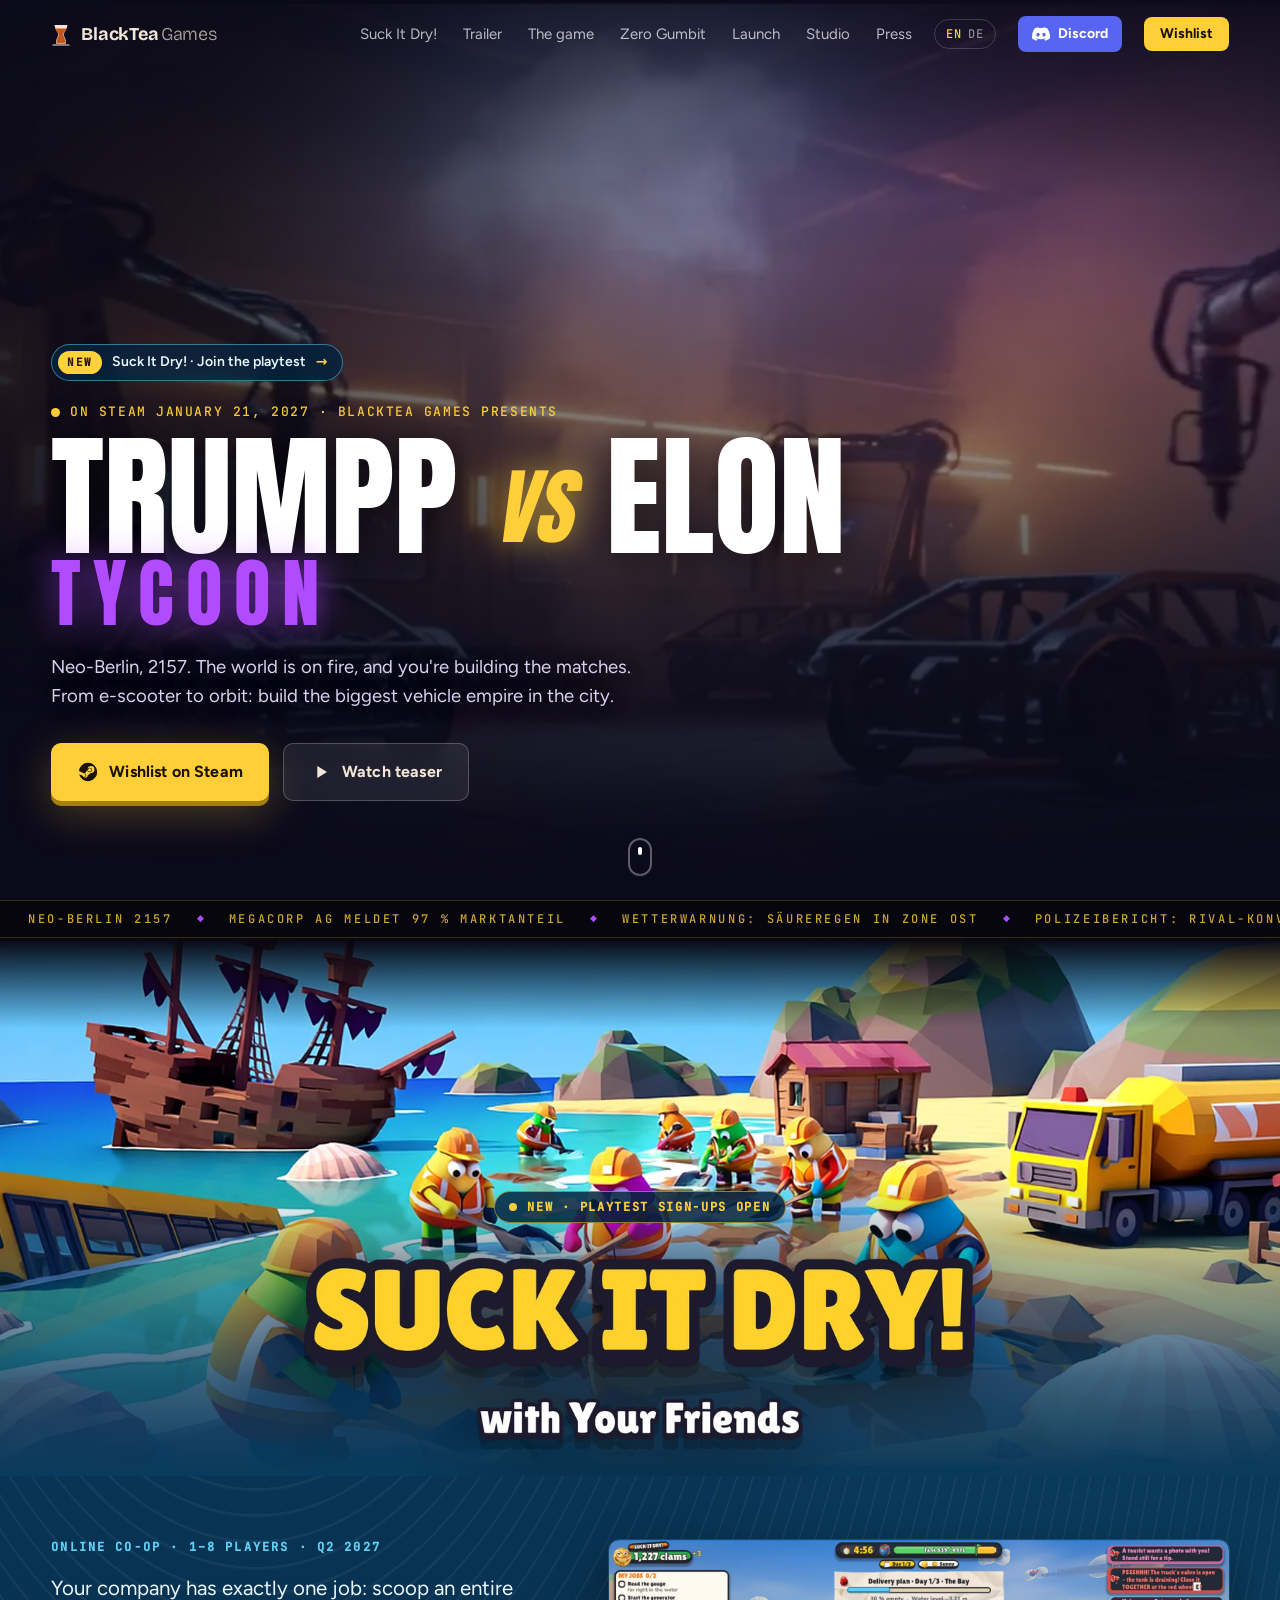
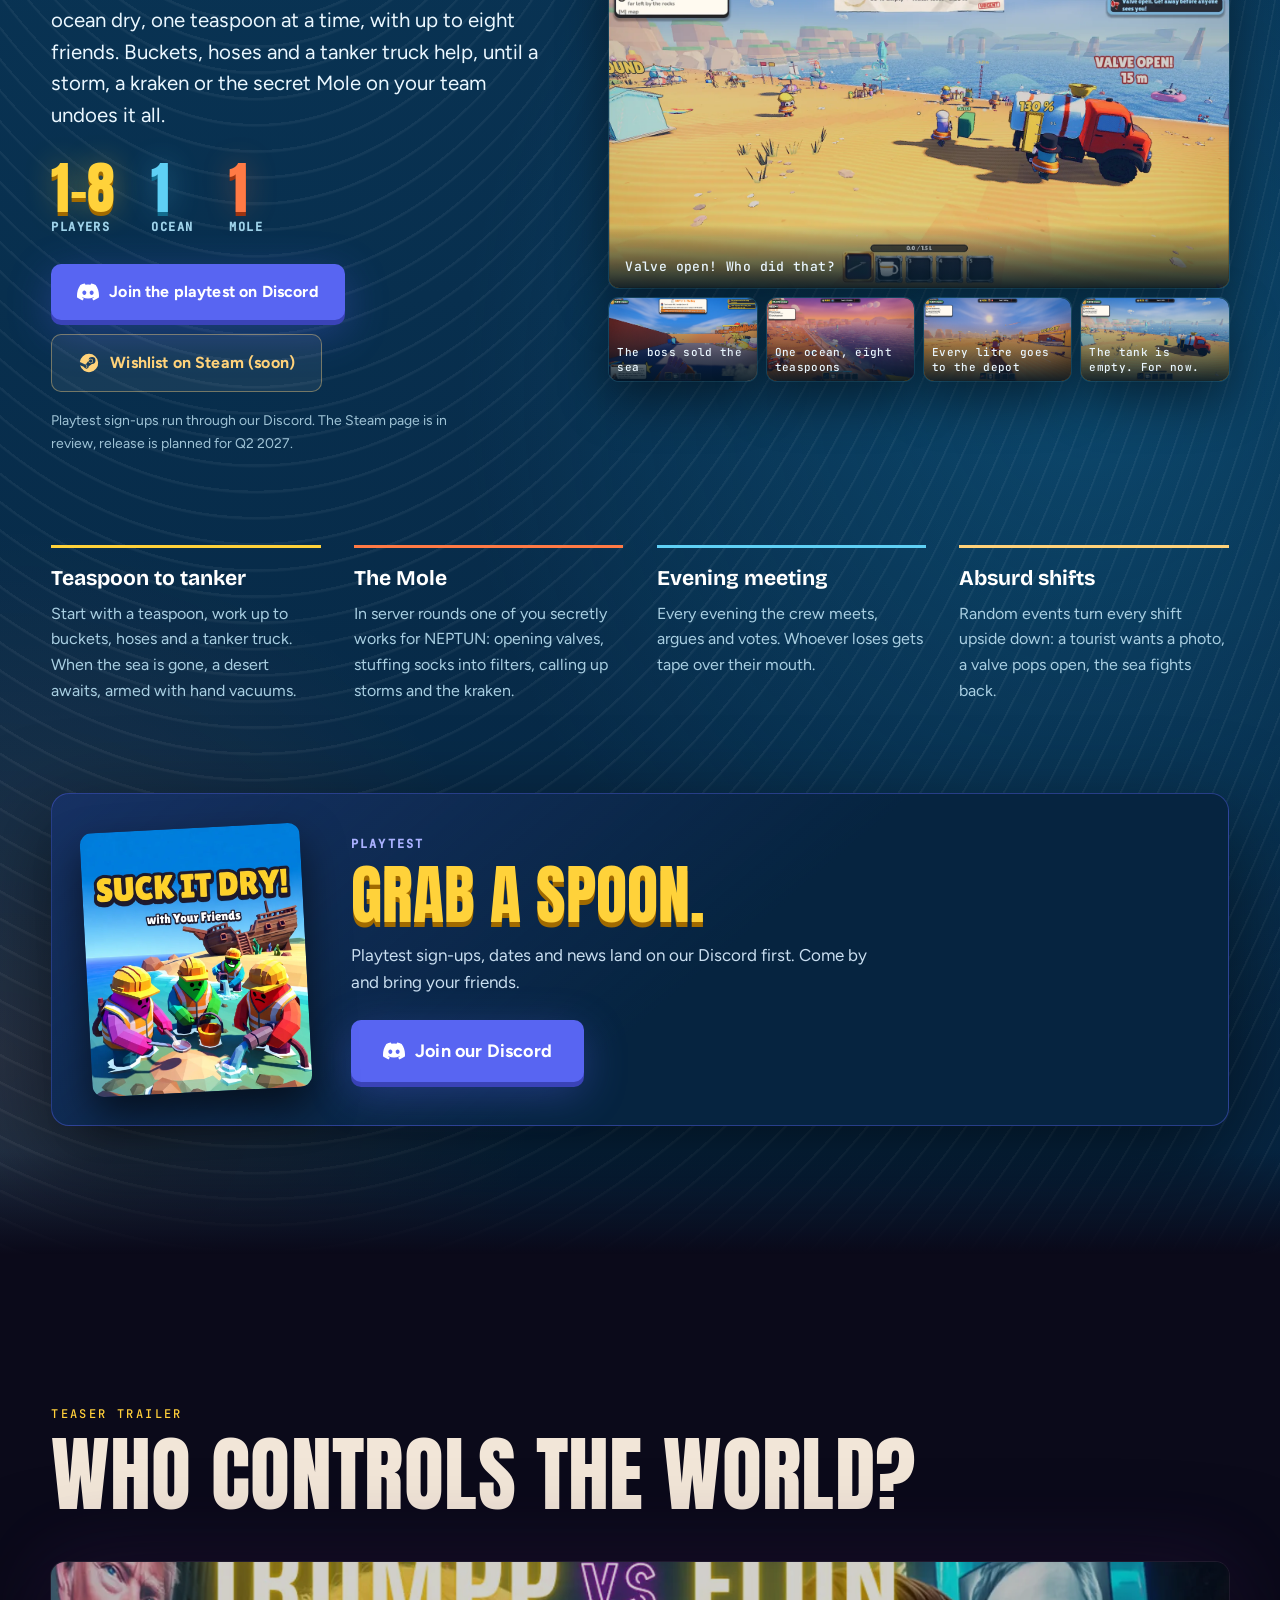
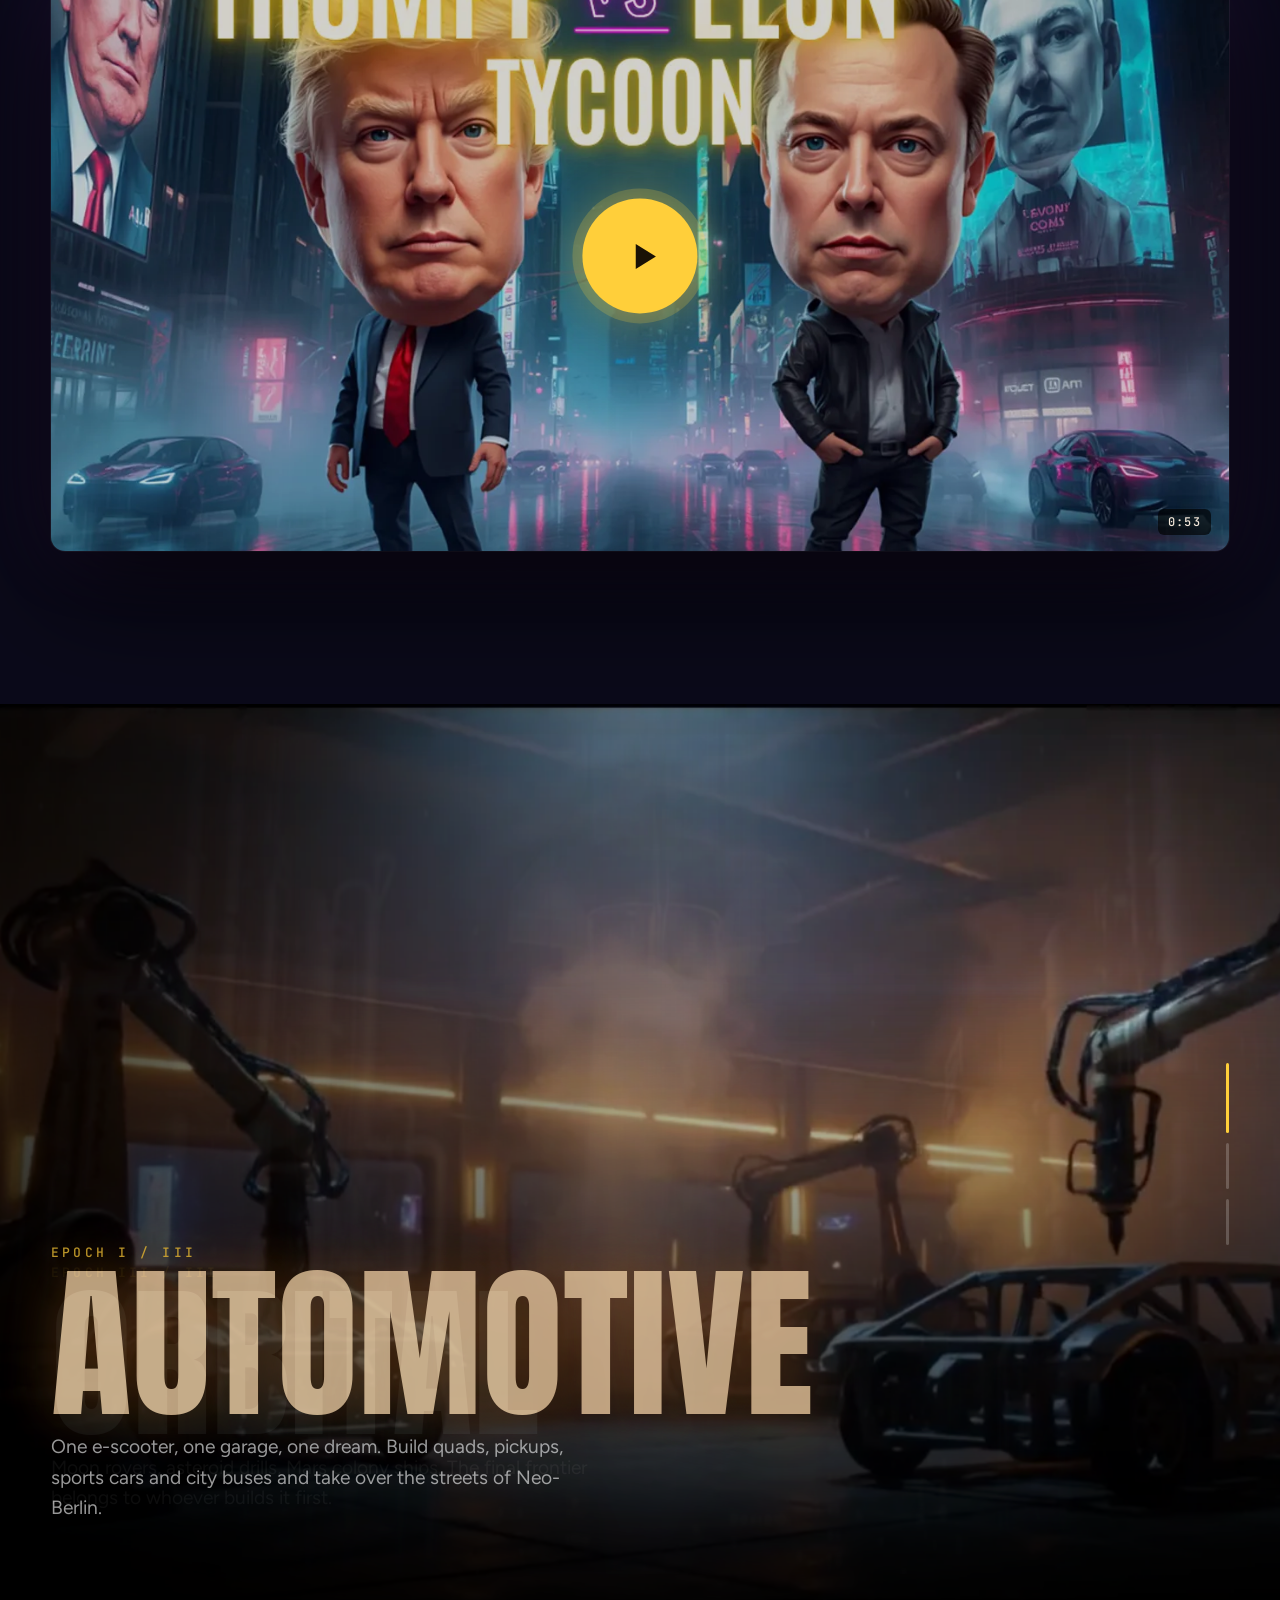
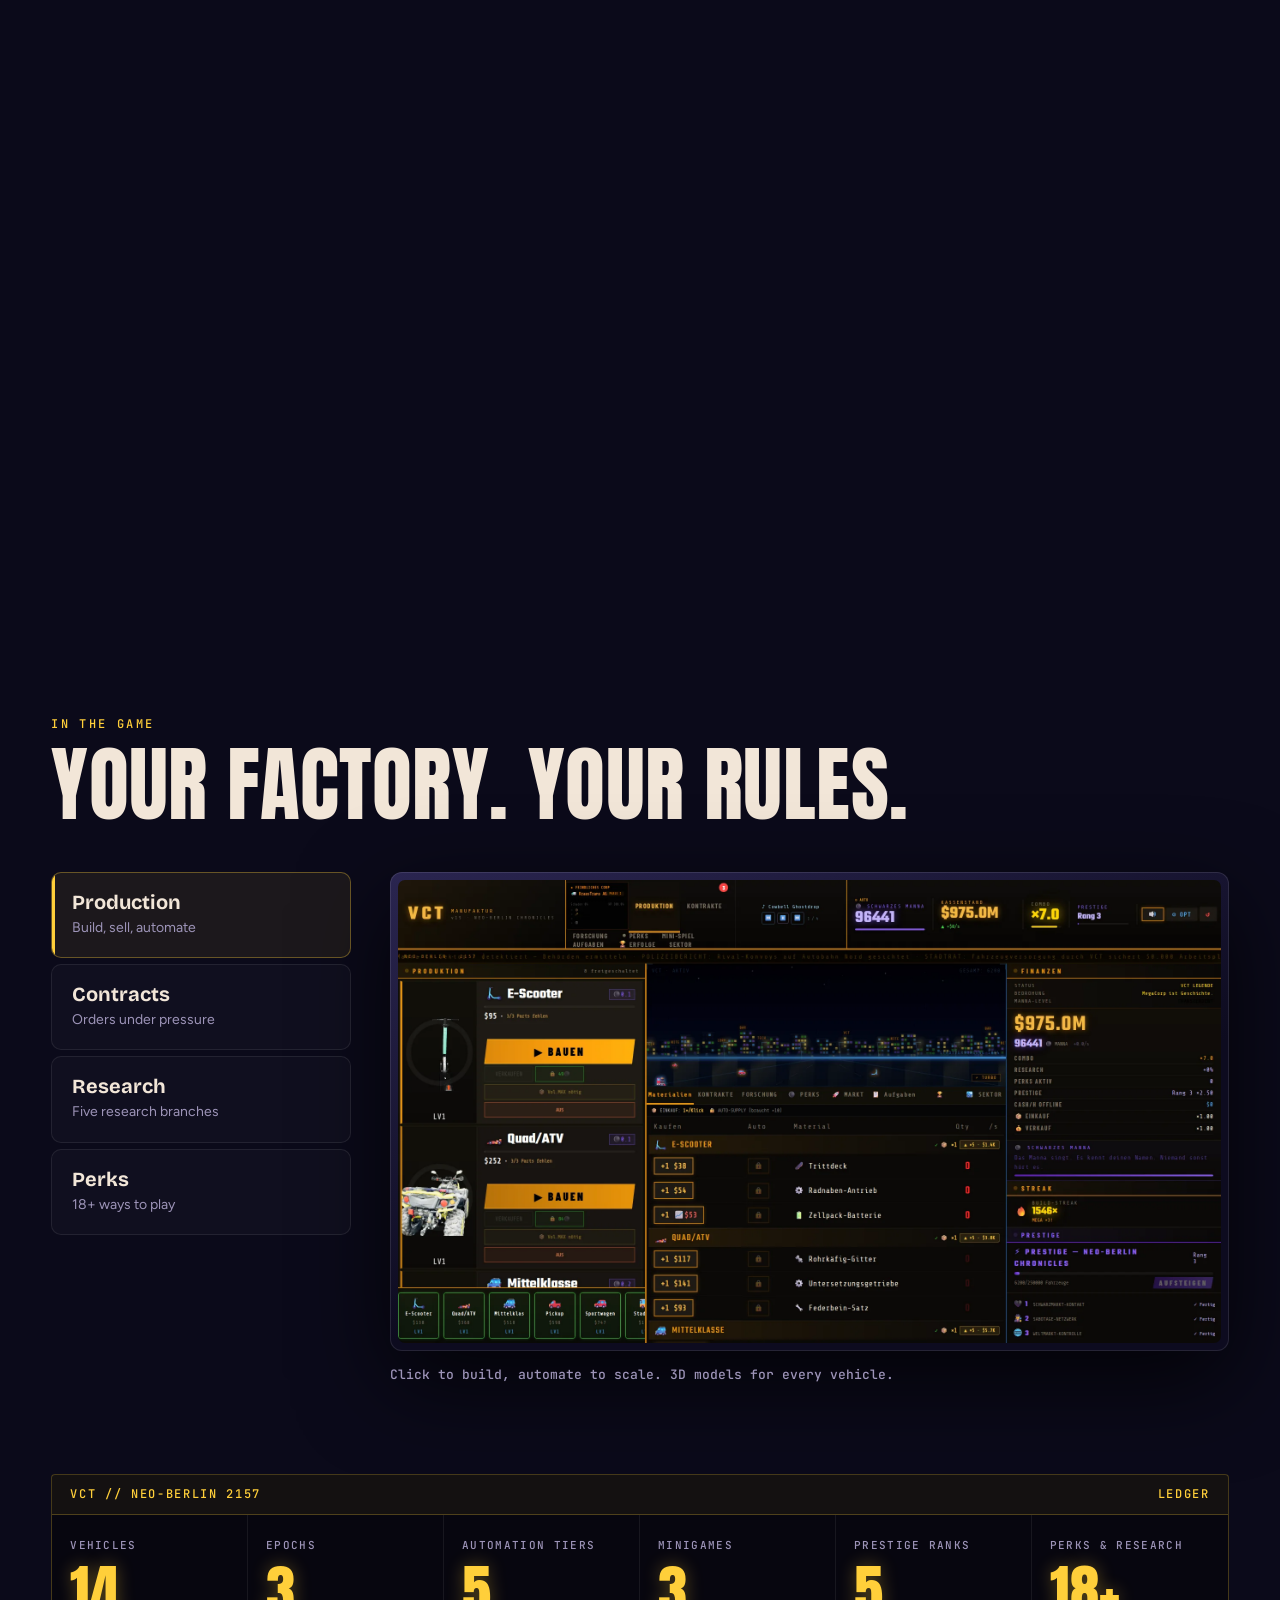
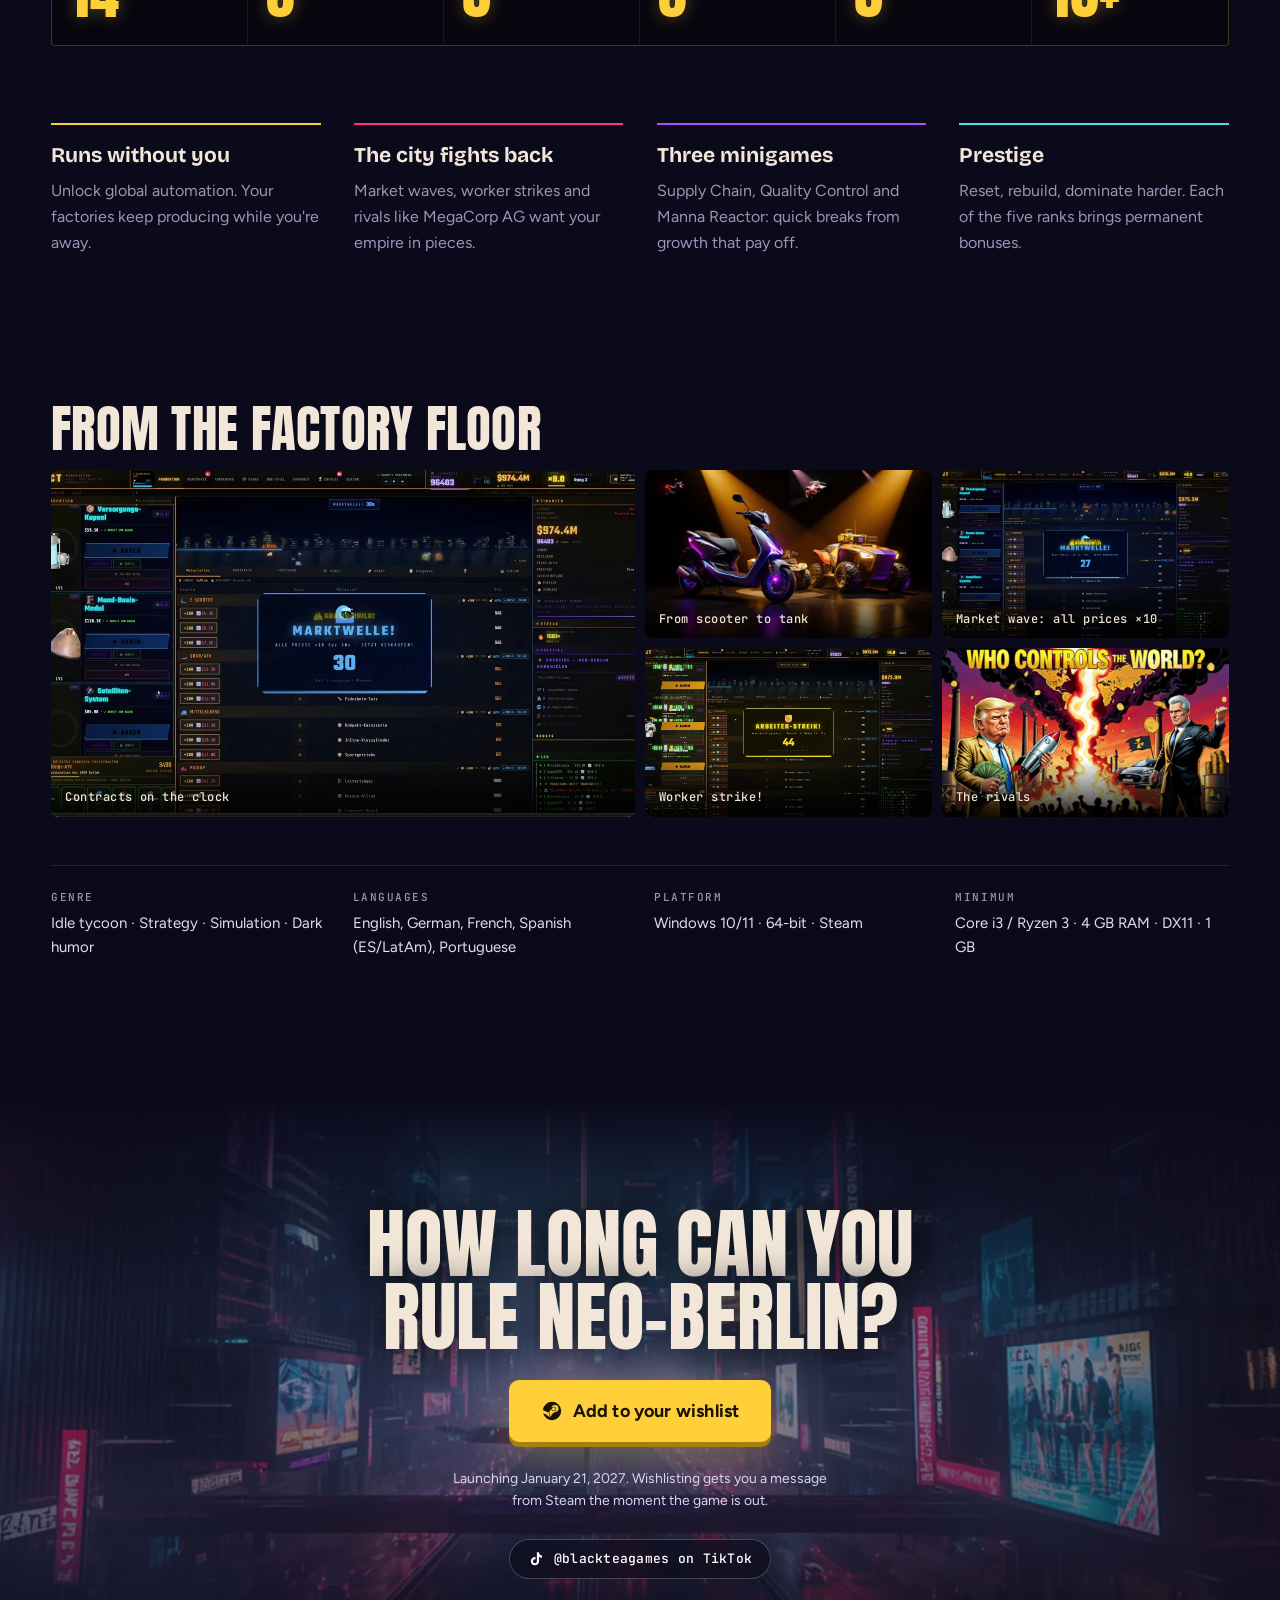
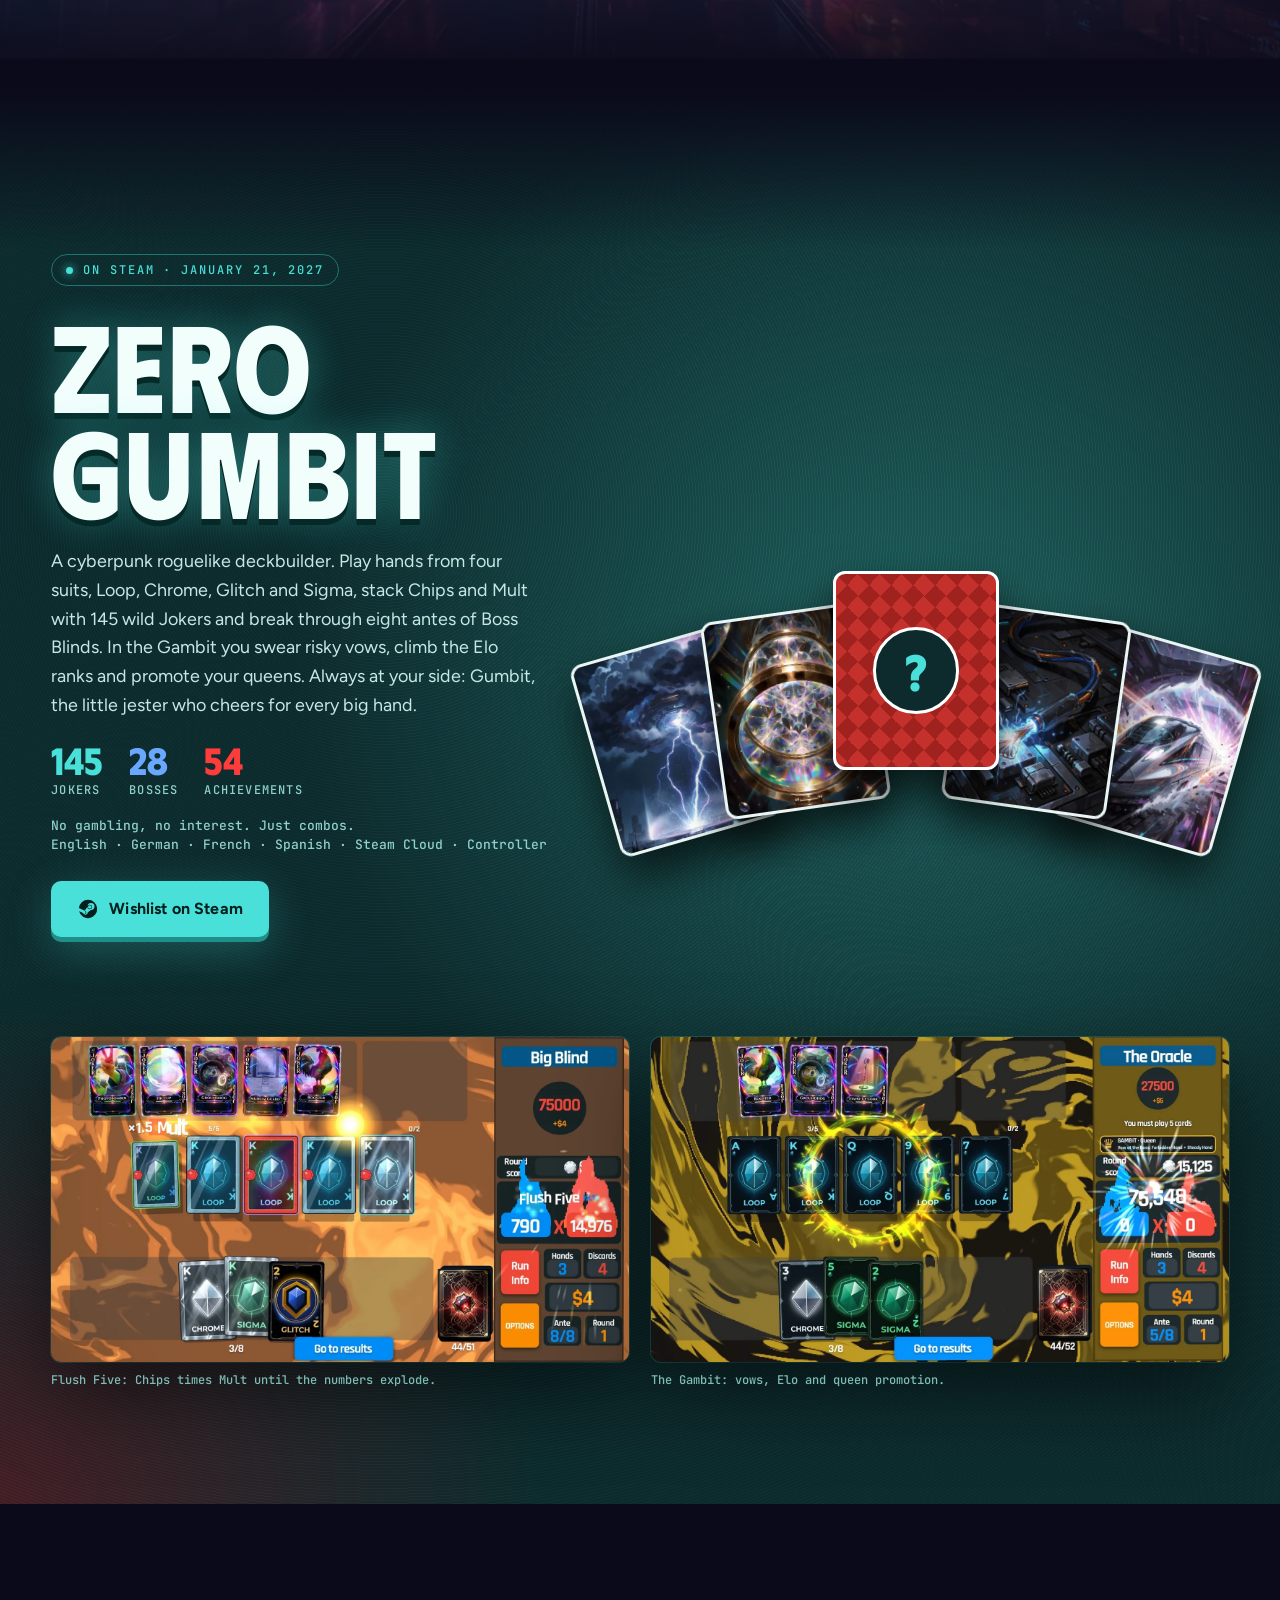
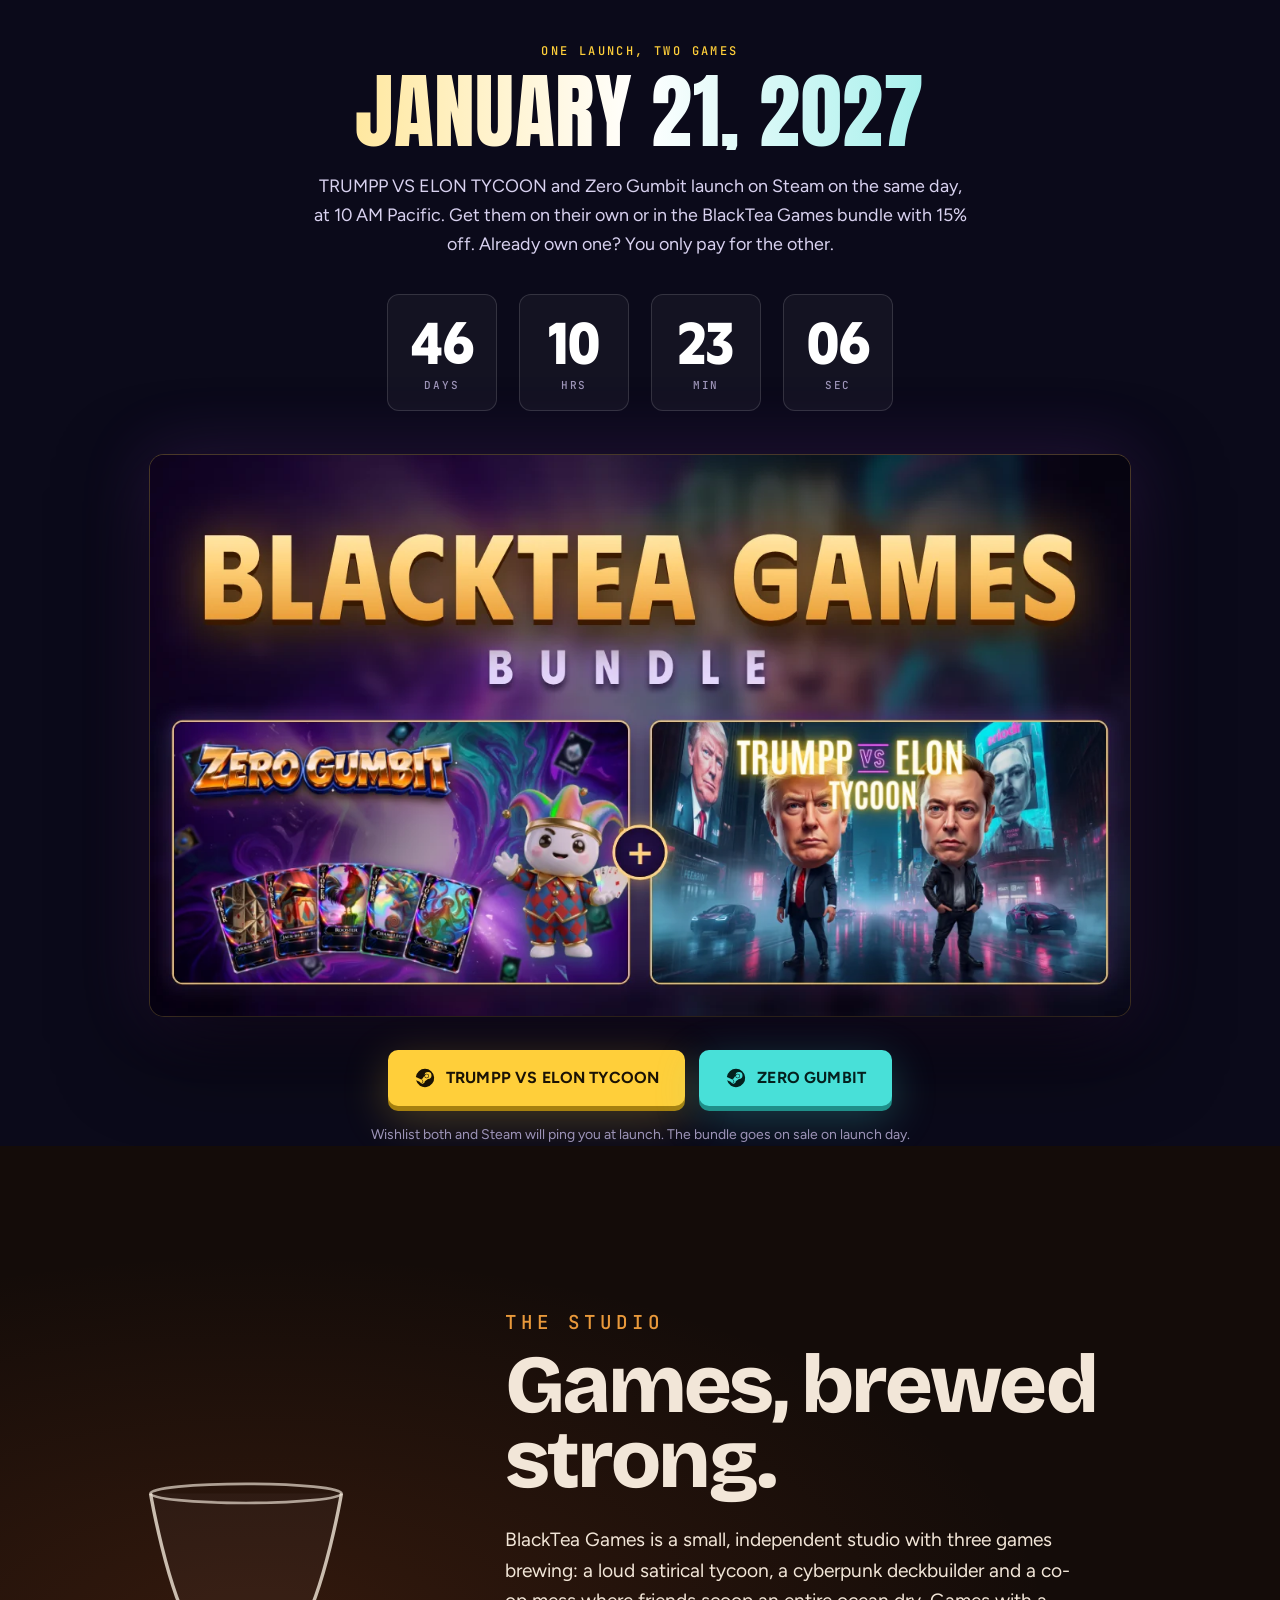
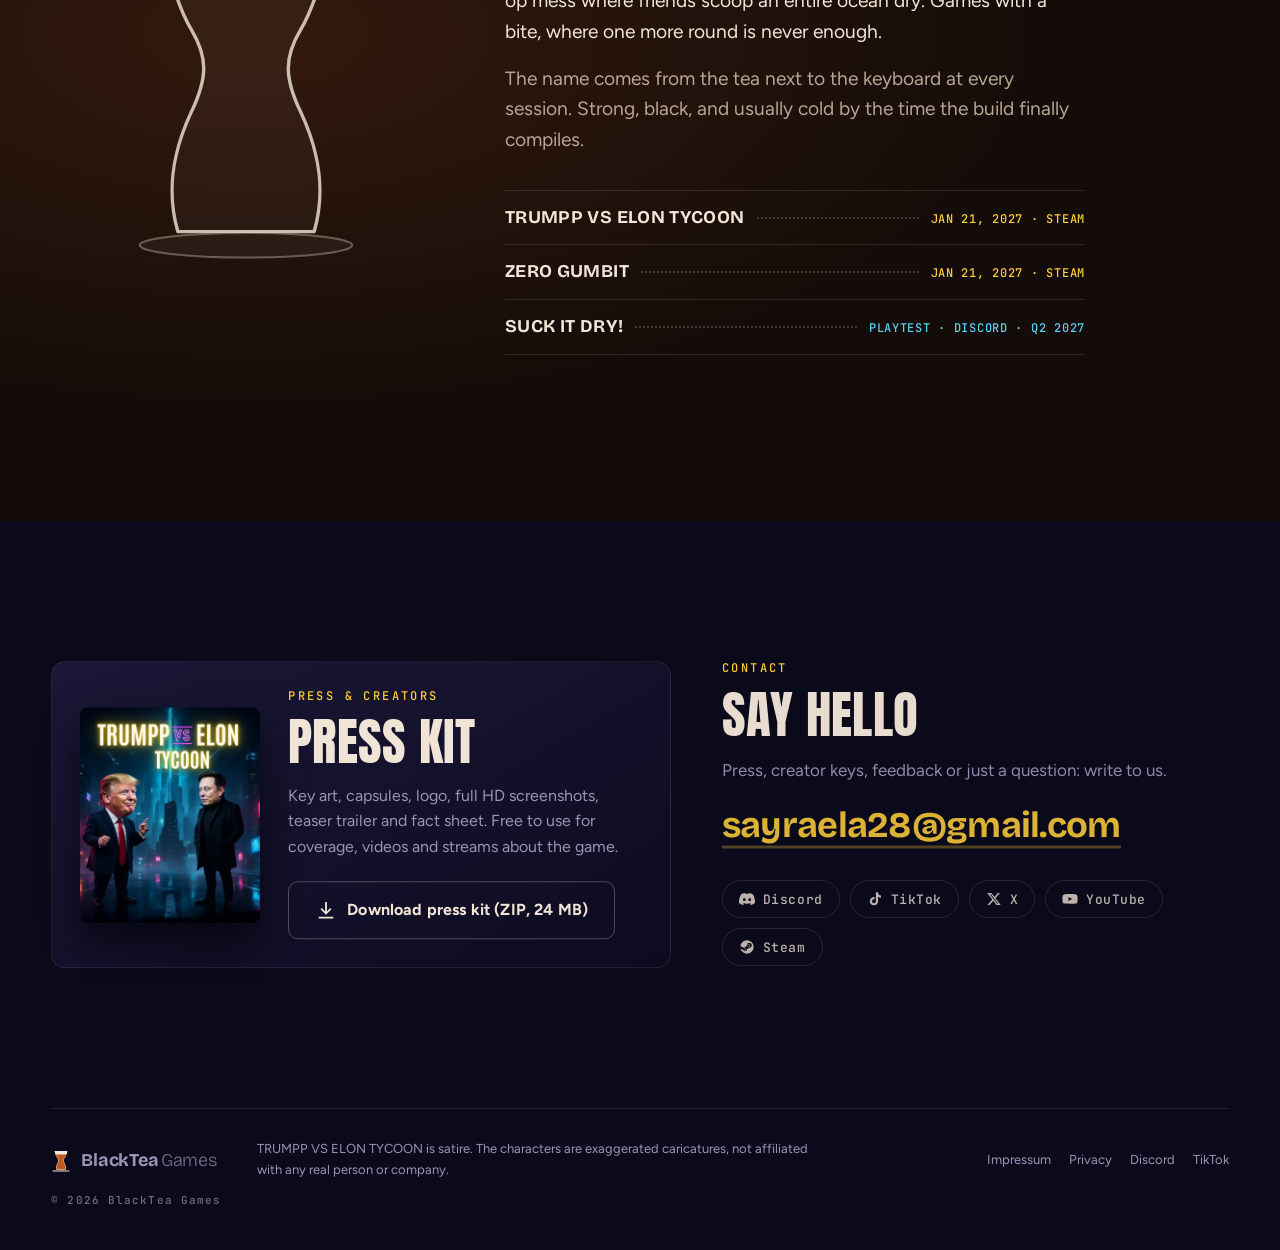
==== commit 3476a3e6: "Impressum vollständig, Google-Sperre aufgehoben, Sitemap Co-Authored-By: Claude Opus 5.5 <noreply@an" ====
--- a/index.html
+++ b/index.html
@@ -12,7 +12,6 @@
 <meta property="og:type" content="website">
 <meta name="twitter:card" content="summary_large_image">
 <meta name="theme-color" content="#0b0a1a">
-<meta name="robots" content="noindex"><!-- bis Impressum vollständig -->
 <link rel="canonical" href="https://blackteagames.com/">
 <link rel="icon" href="assets/img/favicon.svg" type="image/svg+xml">
 <link rel="preload" href="assets/fonts/anton.woff2" as="font" type="font/woff2" crossorigin>
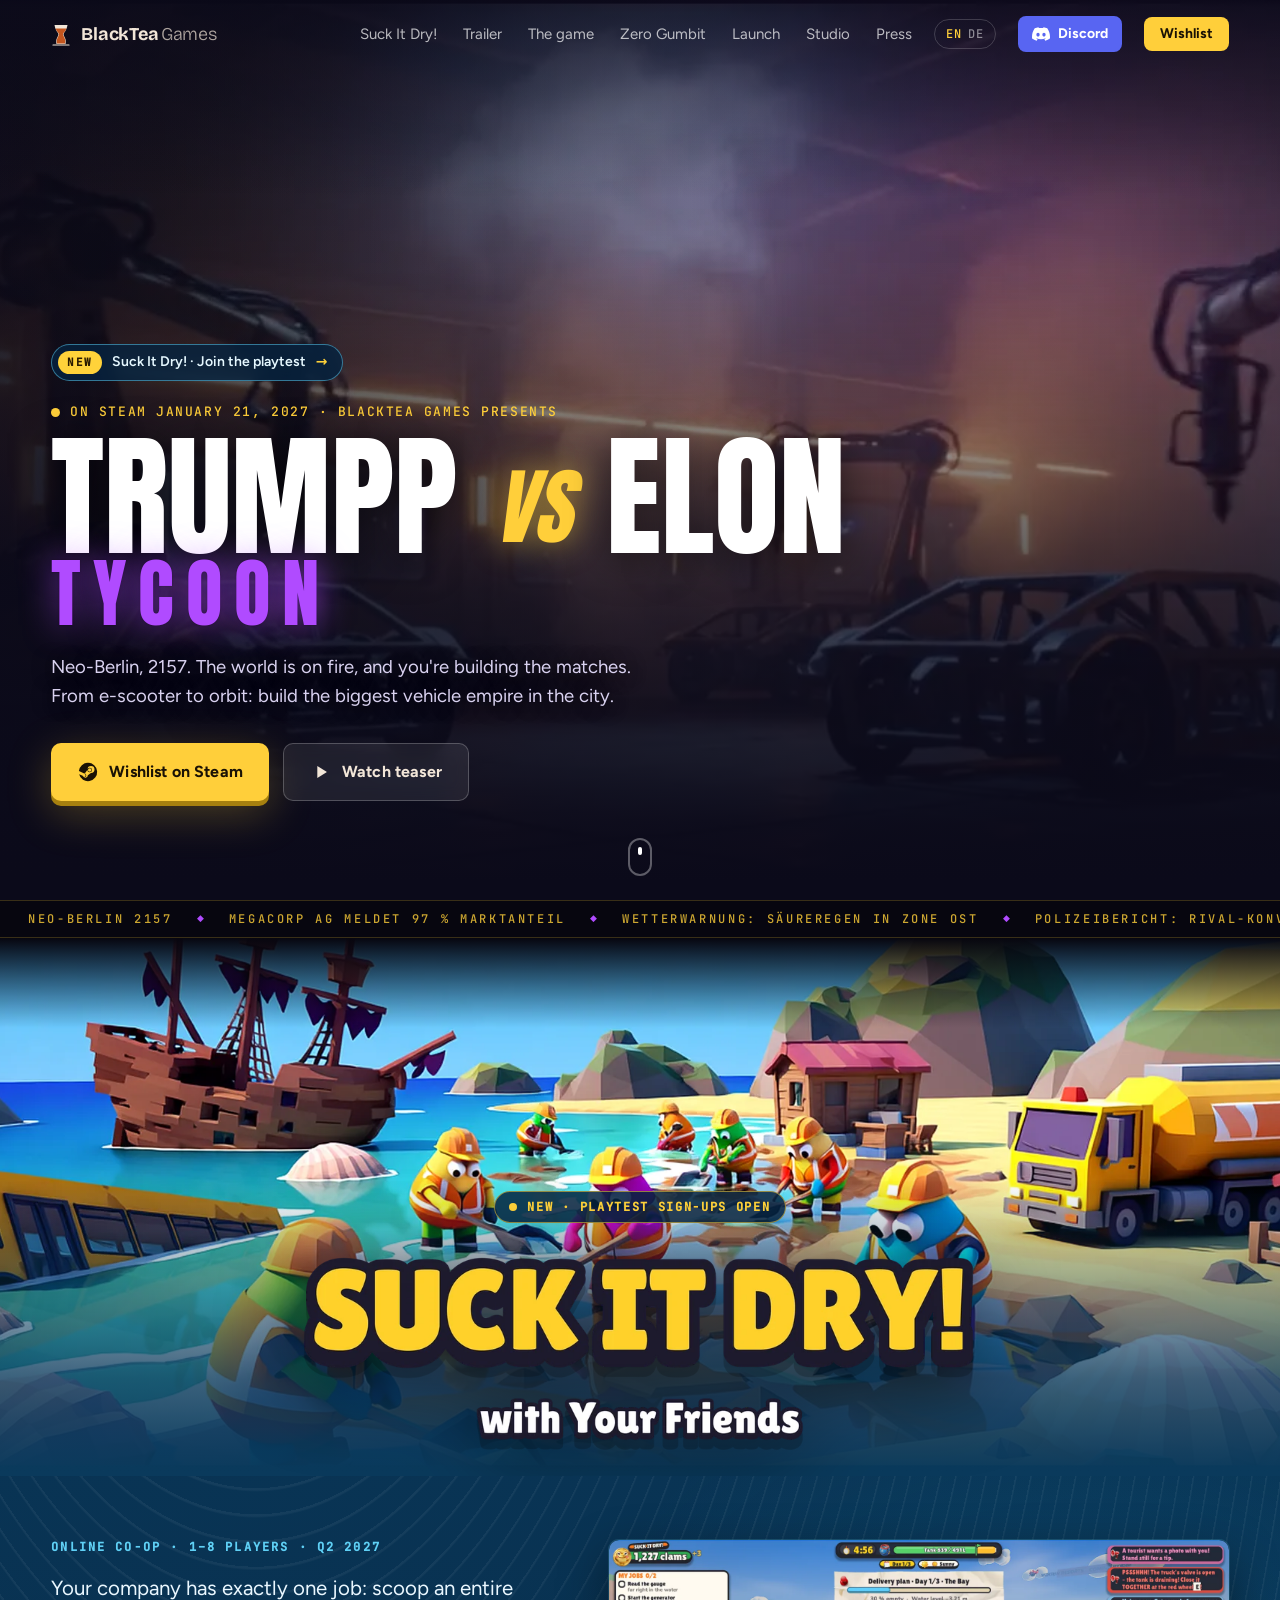
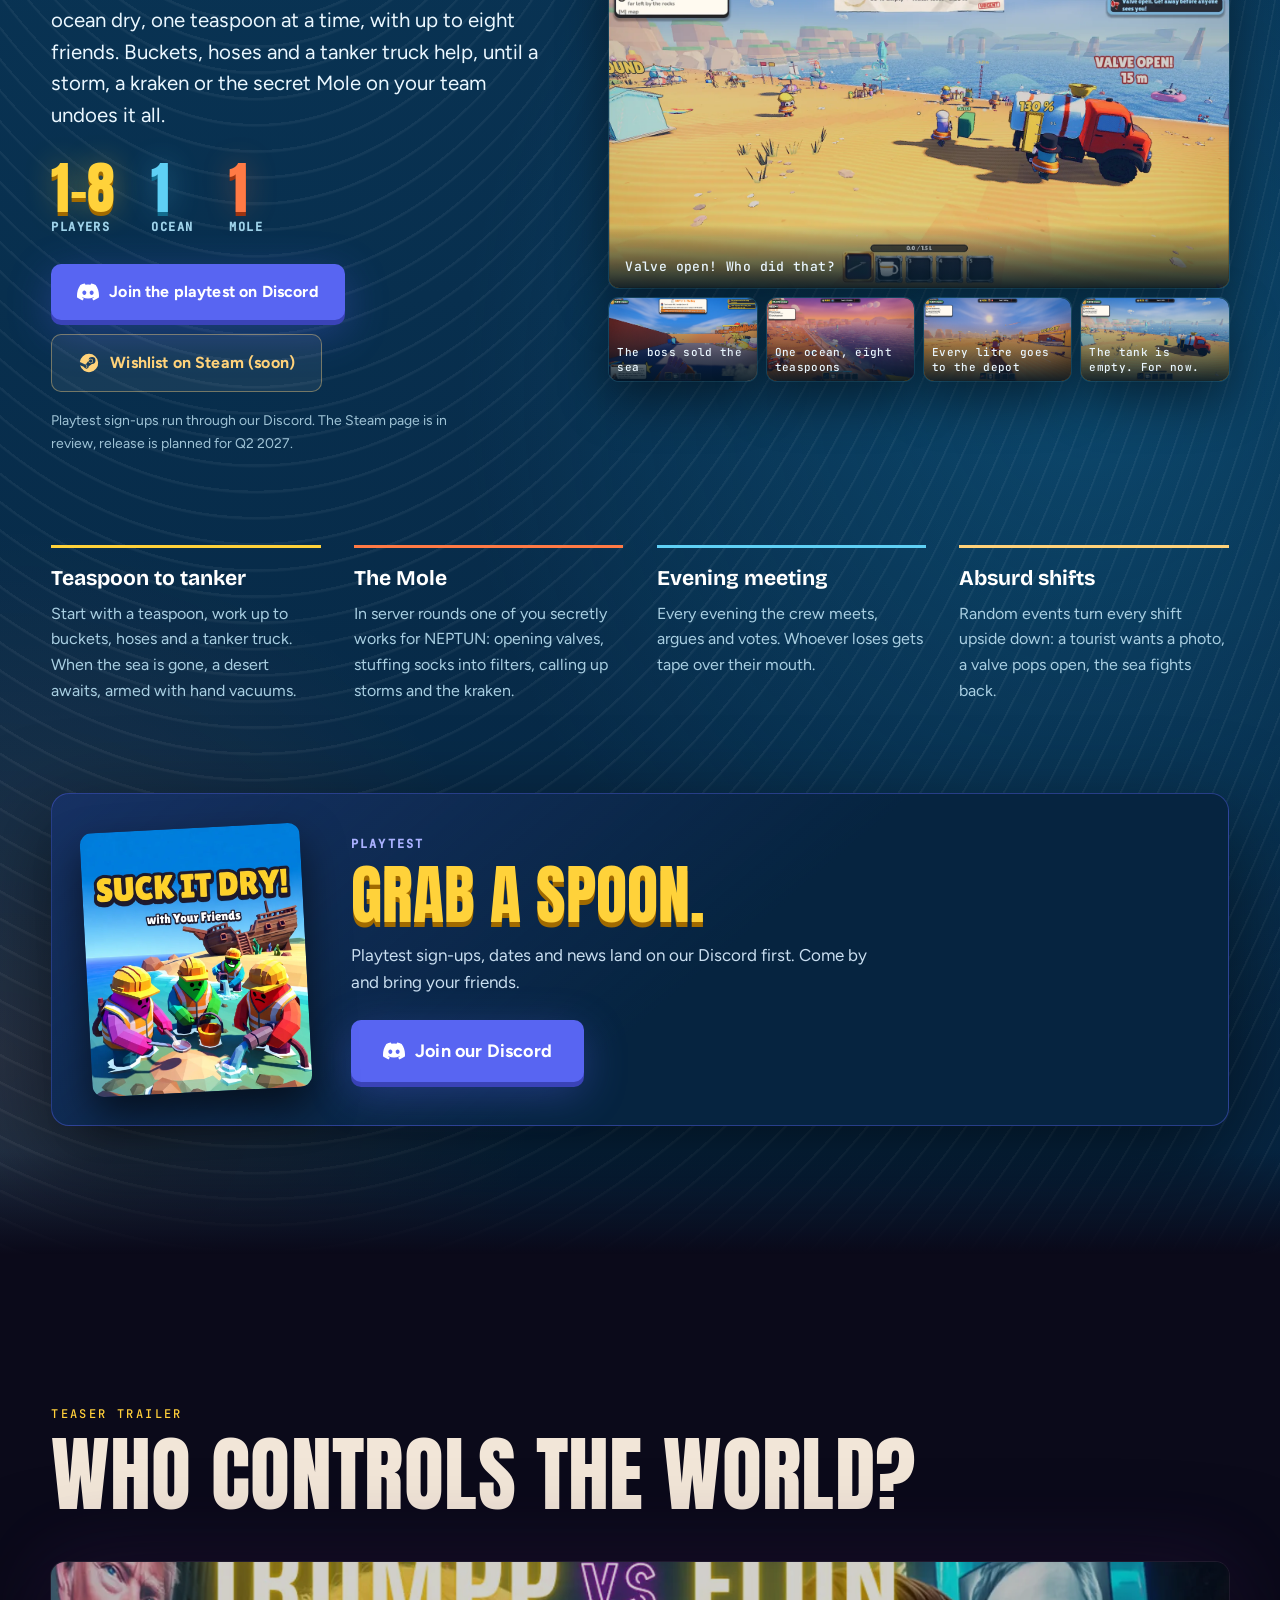
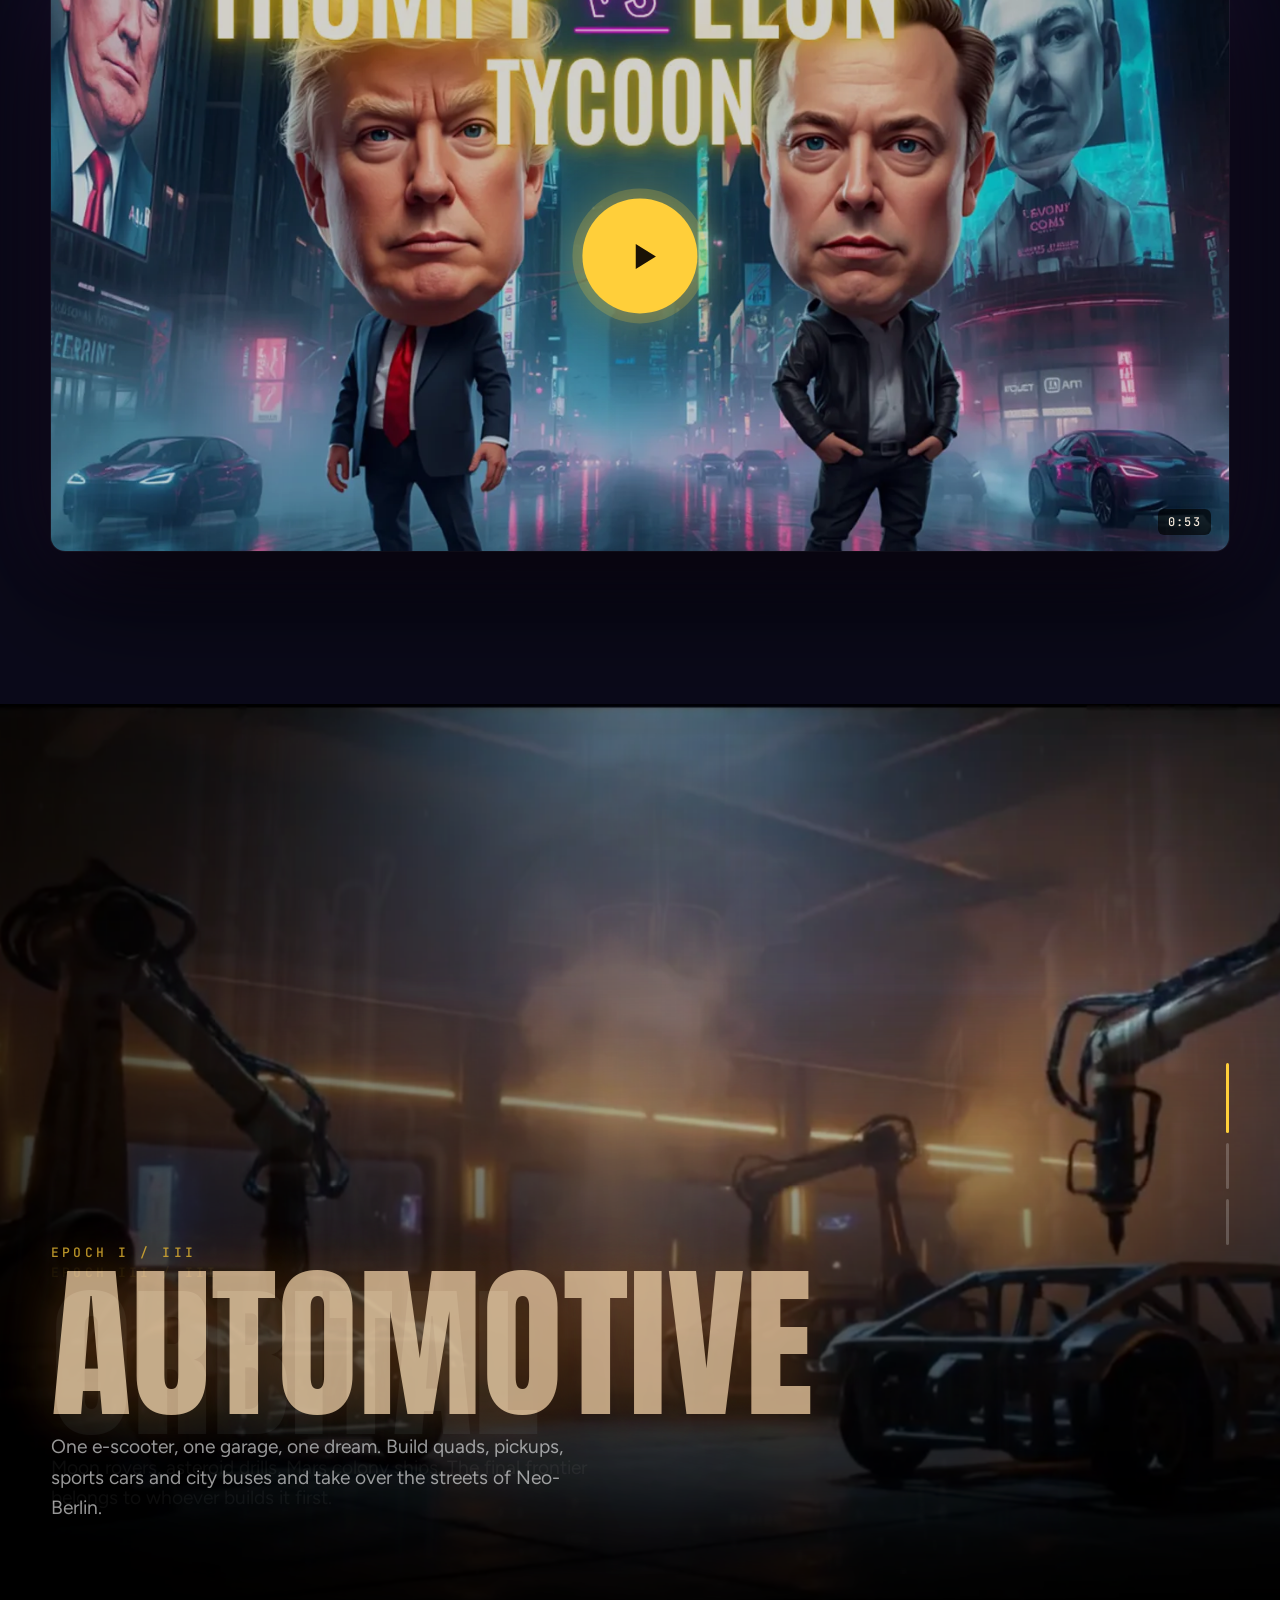
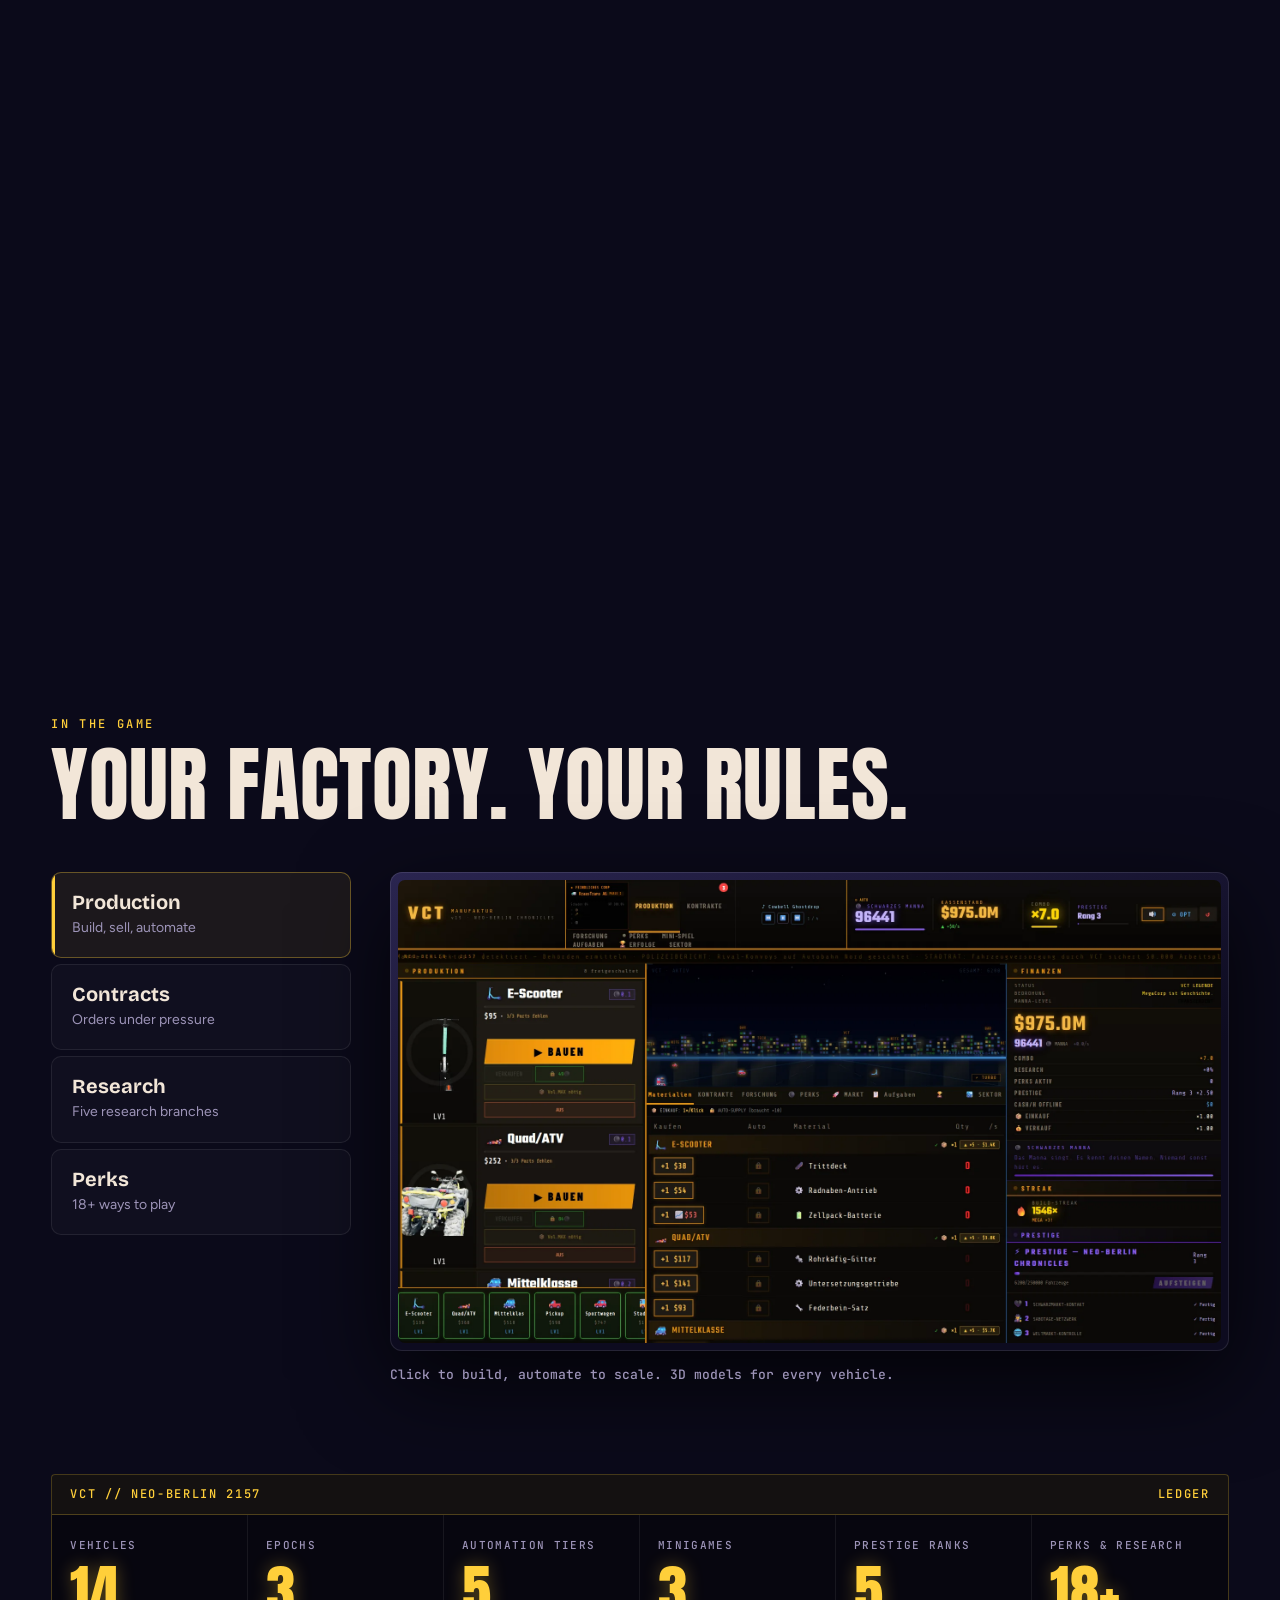
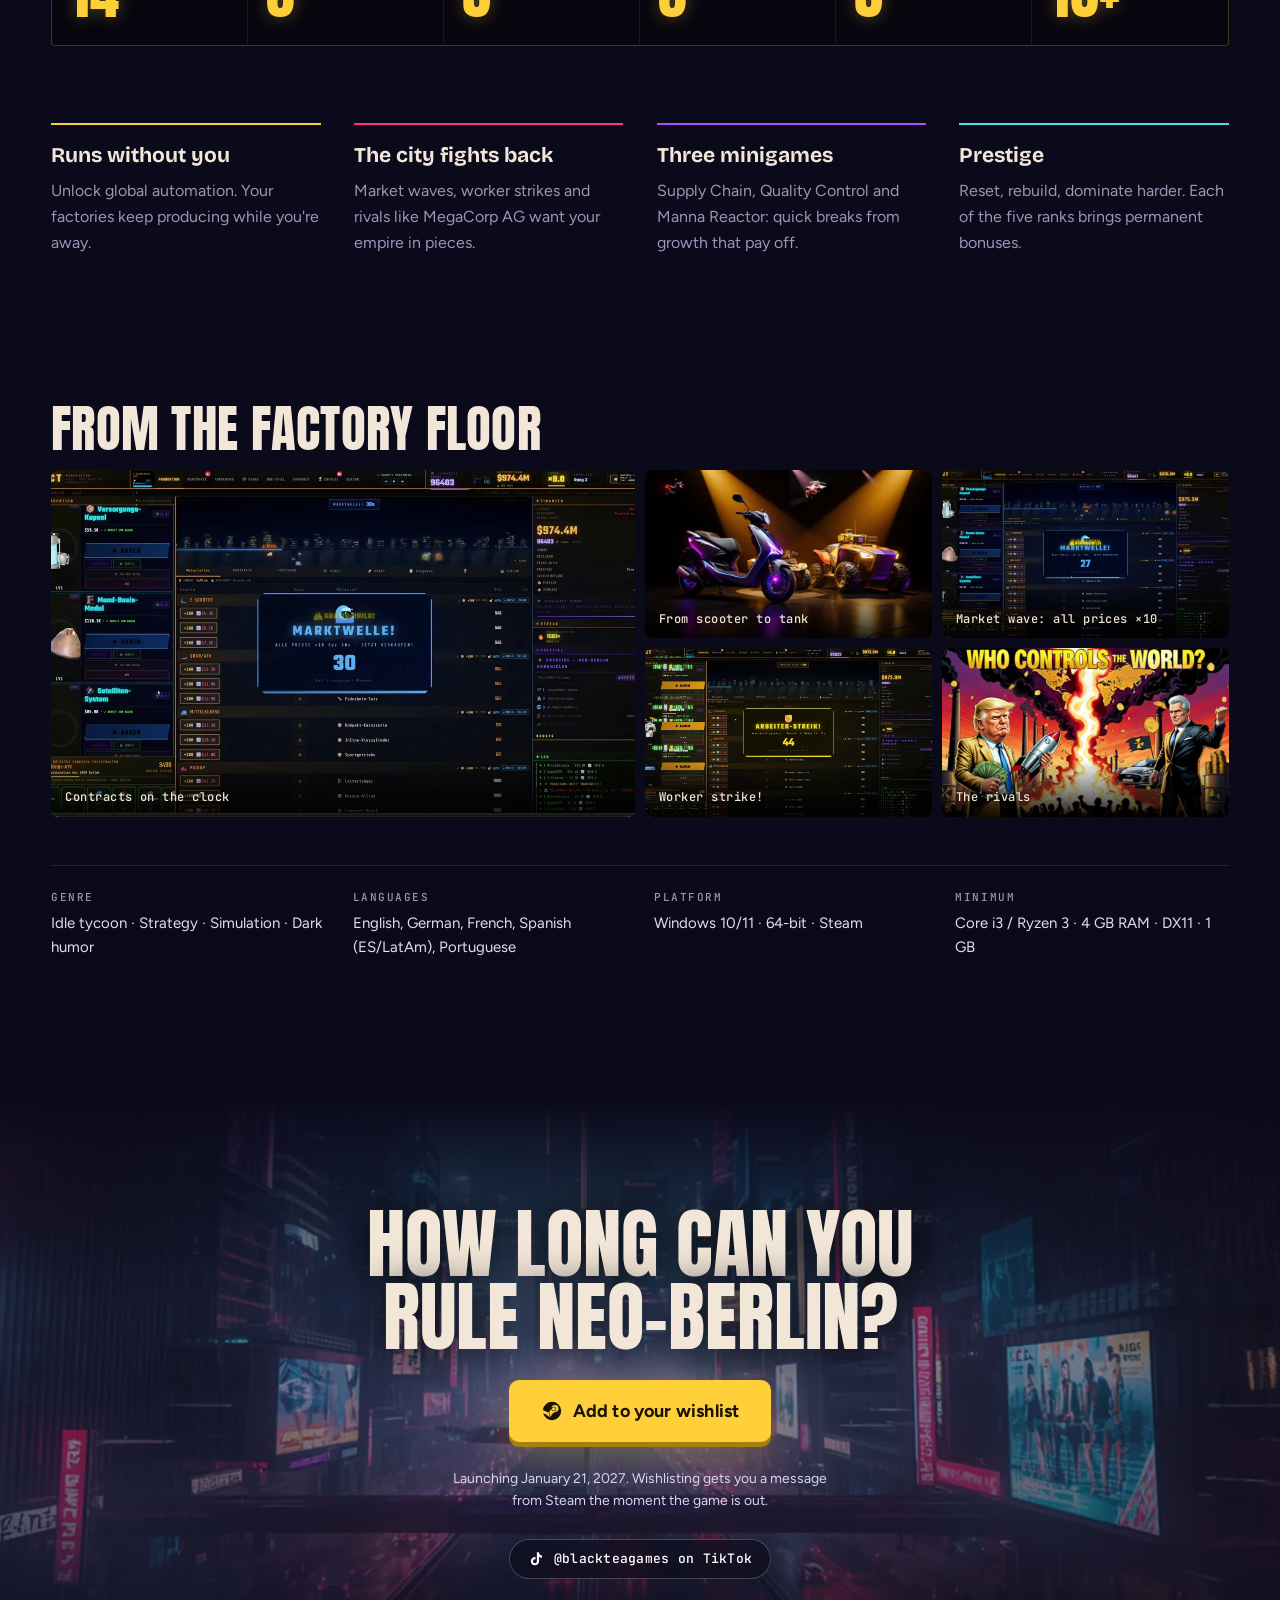
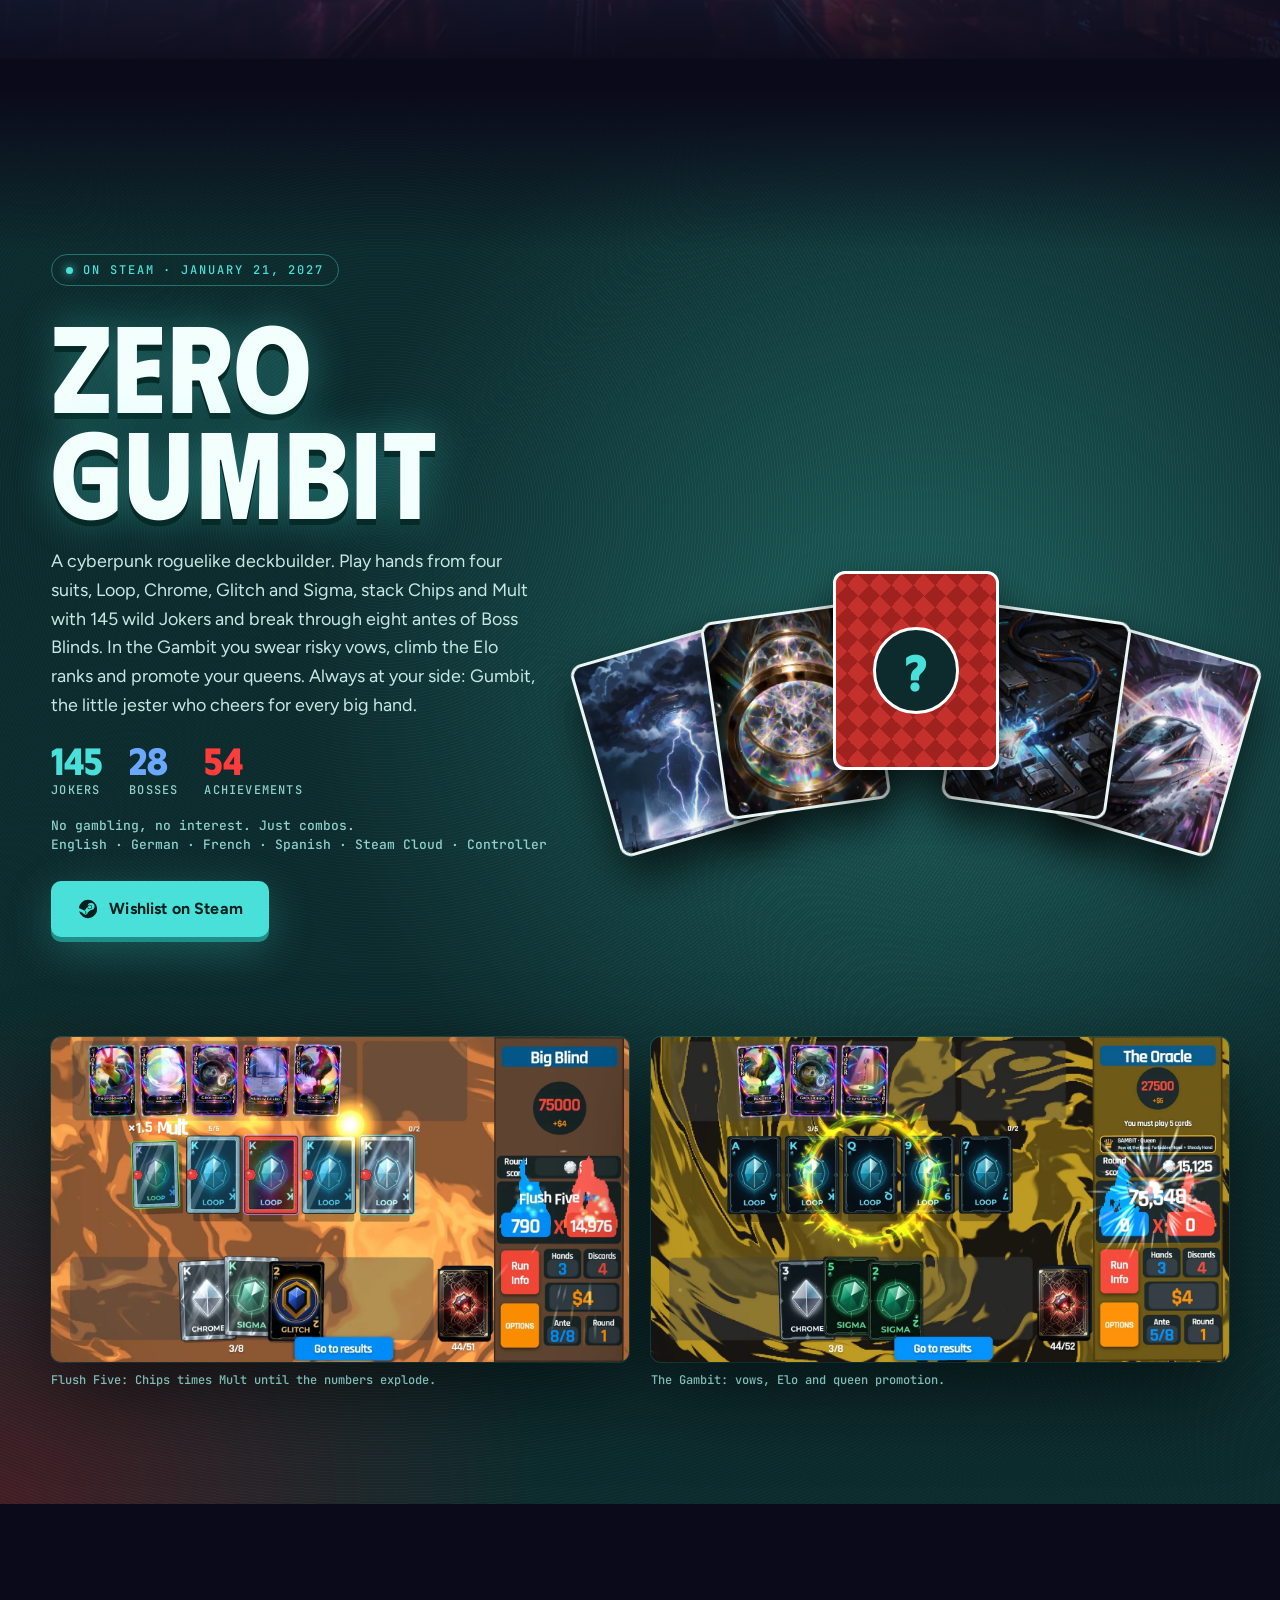
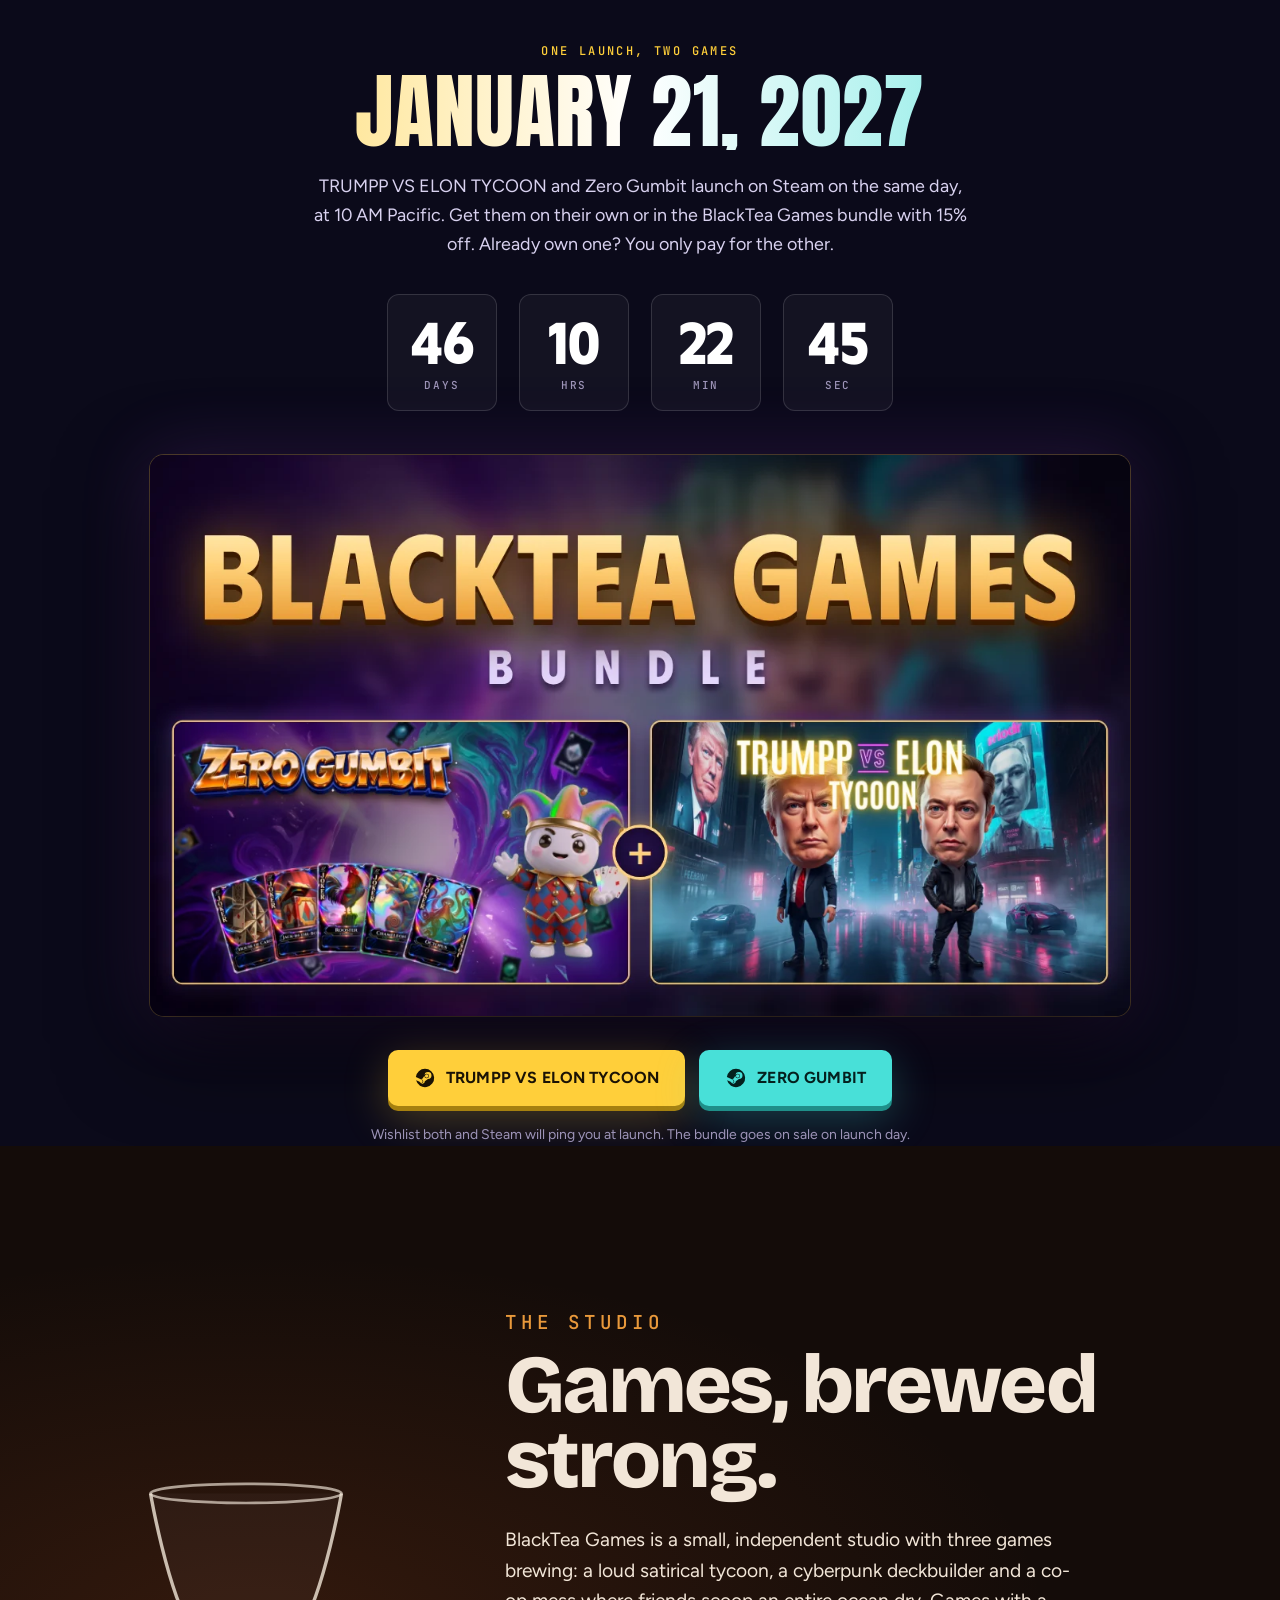
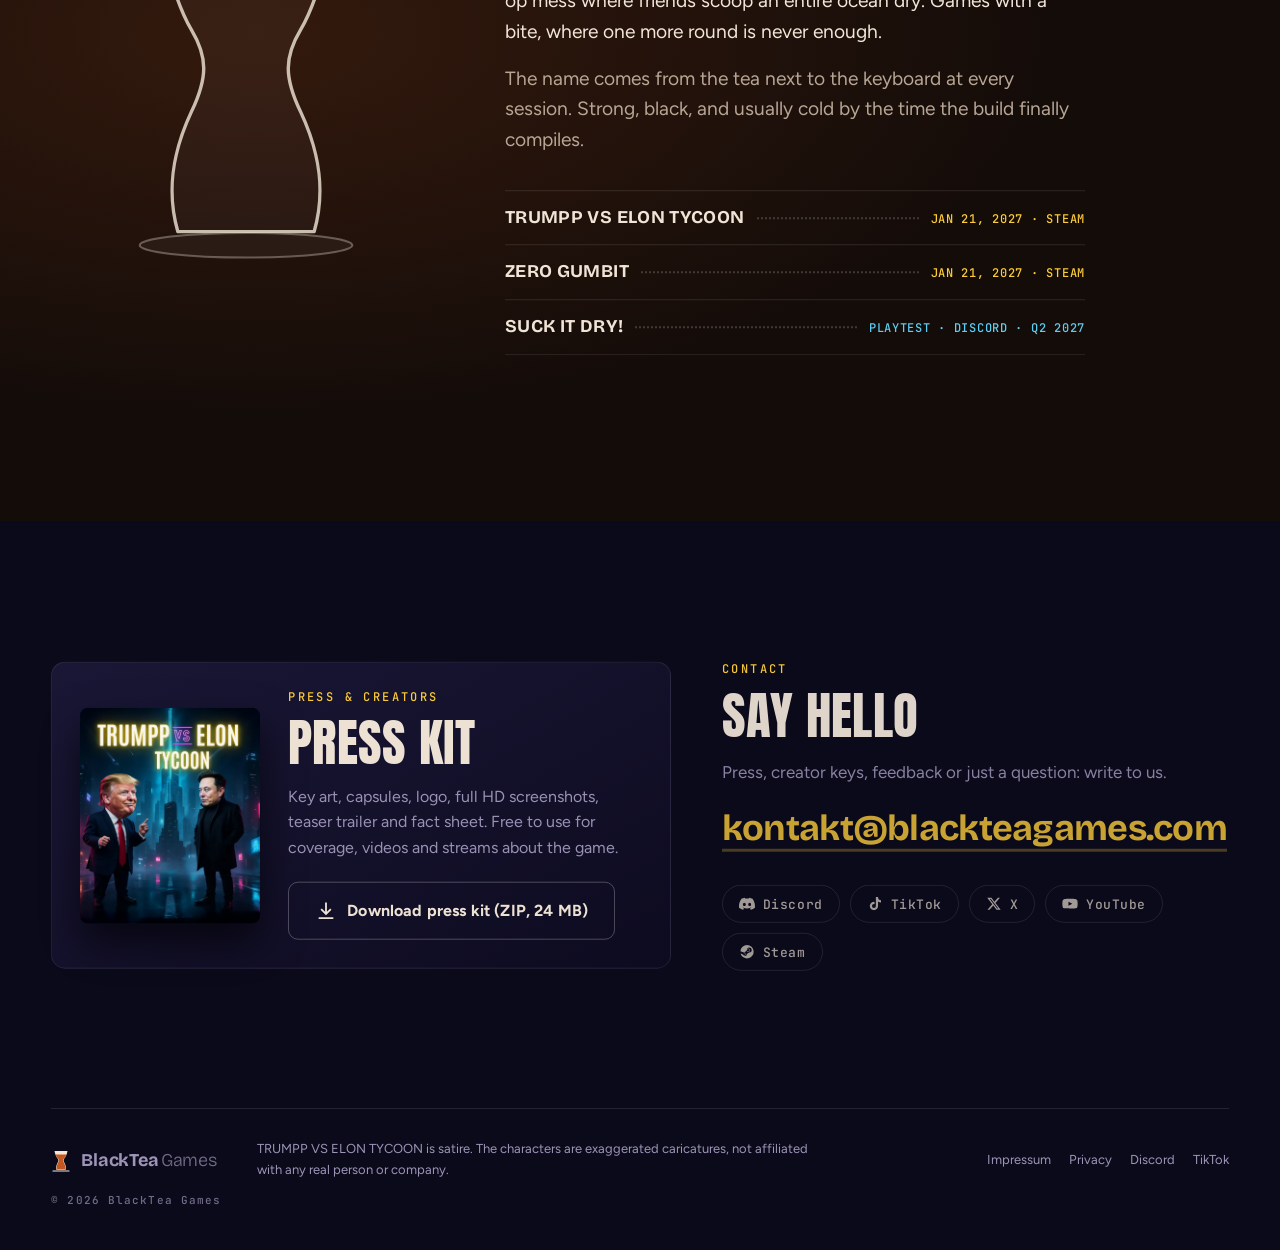
==== commit 0054aa79: "Kontakt-Adresse: kontakt@blackteagames.com Co-Authored-By: Claude Opus 5.5 <noreply@anthropic.com> C" ====
--- a/index.html
+++ b/index.html
@@ -417,7 +417,7 @@
     <p class="kicker" data-de="Kontakt">Contact</p>
     <h2 class="sec-title sec-title-sm" data-de="Sag Hallo">Say hello</h2>
     <p data-de="Presse, Creator-Keys, Feedback oder einfach eine Frage: schreib uns.">Press, creator keys, feedback or just a question: write to us.</p>
-    <a class="mail" href="&#109;&#97;&#105;&#108;&#116;&#111;&#58;&#115;&#97;&#121;&#114;&#97;&#101;&#108;&#97;&#50;&#56;&#64;&#103;&#109;&#97;&#105;&#108;&#46;&#99;&#111;&#109;">&#115;&#97;&#121;&#114;&#97;&#101;&#108;&#97;&#50;&#56;&#64;&#103;&#109;&#97;&#105;&#108;&#46;&#99;&#111;&#109;</a>
+    <a class="mail" href="&#109;&#97;&#105;&#108;&#116;&#111;&#58;&#107;&#111;&#110;&#116;&#97;&#107;&#116;&#64;&#98;&#108;&#97;&#99;&#107;&#116;&#101;&#97;&#103;&#97;&#109;&#101;&#115;&#46;&#99;&#111;&#109;">&#107;&#111;&#110;&#116;&#97;&#107;&#116;&#64;&#98;&#108;&#97;&#99;&#107;&#116;&#101;&#97;&#103;&#97;&#109;&#101;&#115;&#46;&#99;&#111;&#109;</a>
     <ul class="socials">
       <li><a href="https://discord.gg/3MKQfx4cbE" target="_blank" rel="noopener"><svg viewBox="0 0 24 24" aria-hidden="true"><use href="#discord"/></svg>Discord</a></li>
       <li><a href="https://www.tiktok.com/@blackteagames" target="_blank" rel="noopener"><svg viewBox="0 0 24 24" aria-hidden="true"><use href="#tiktok"/></svg>TikTok</a></li>
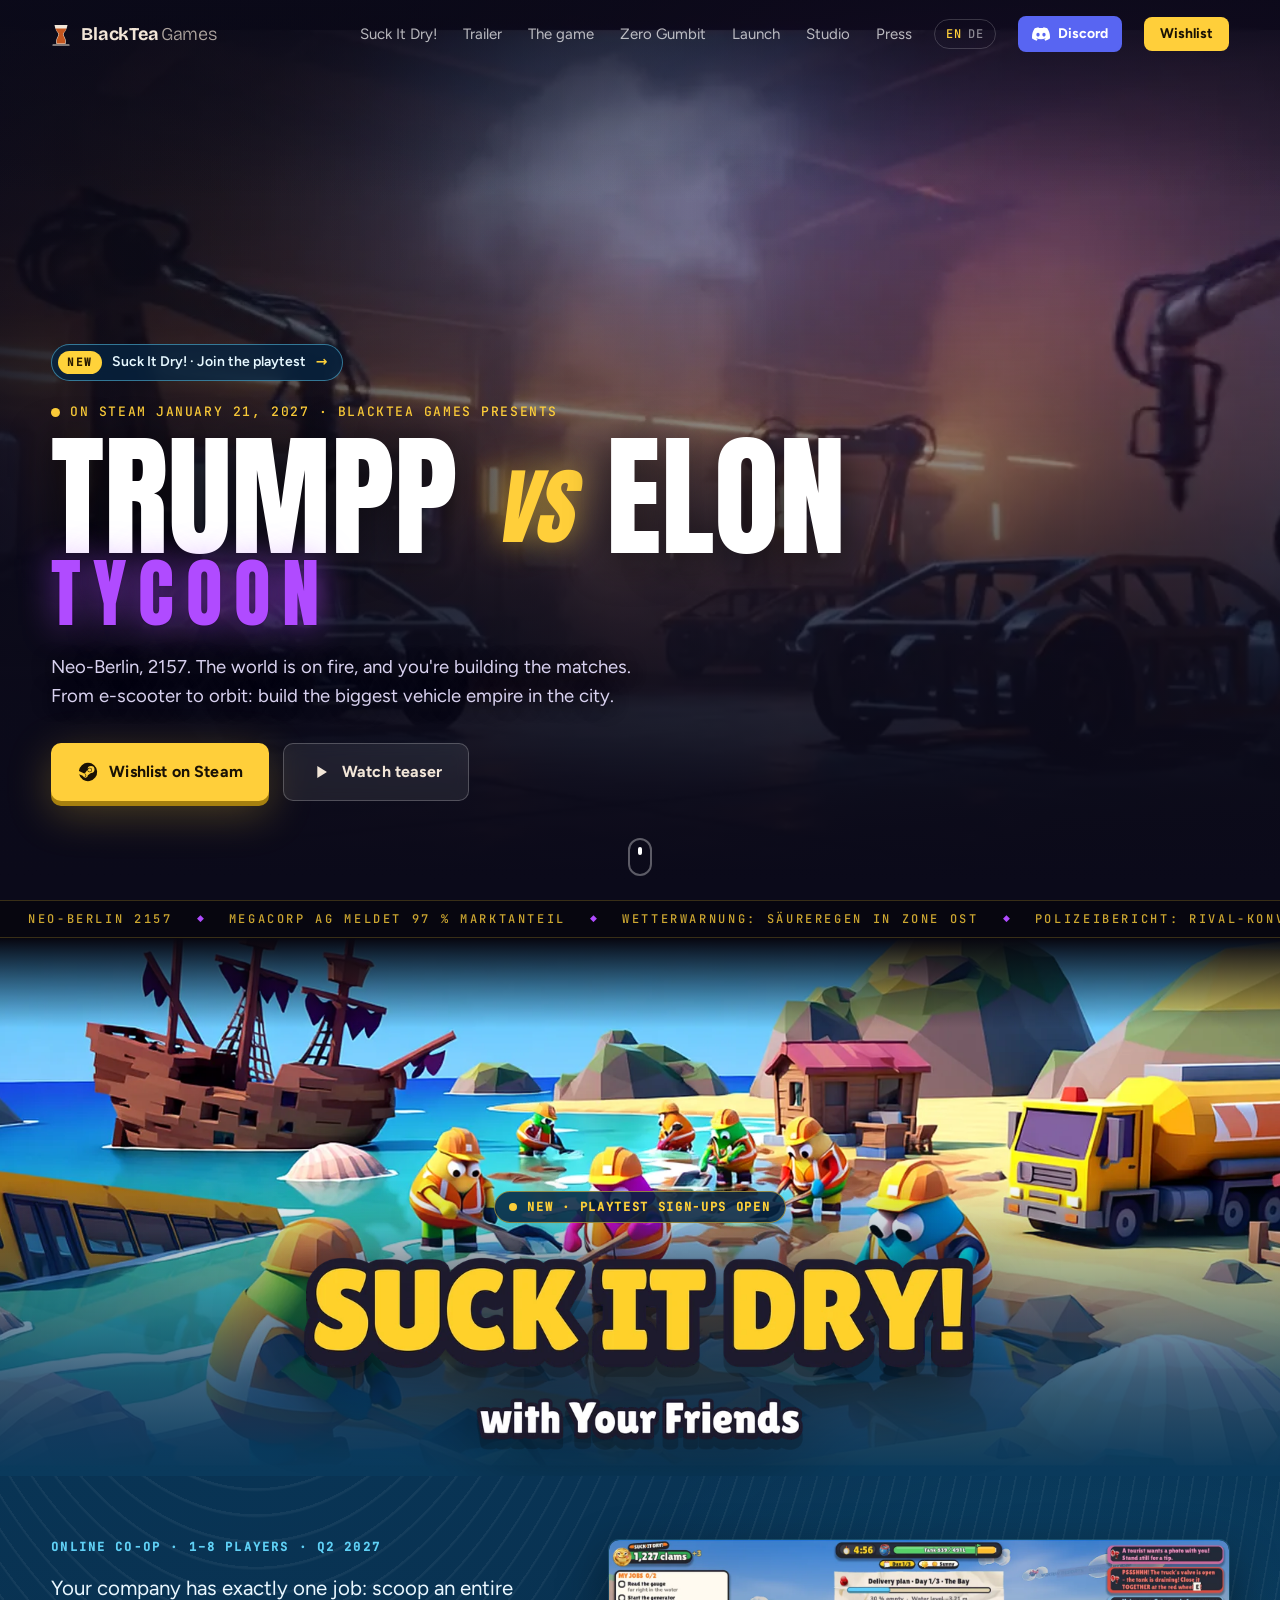
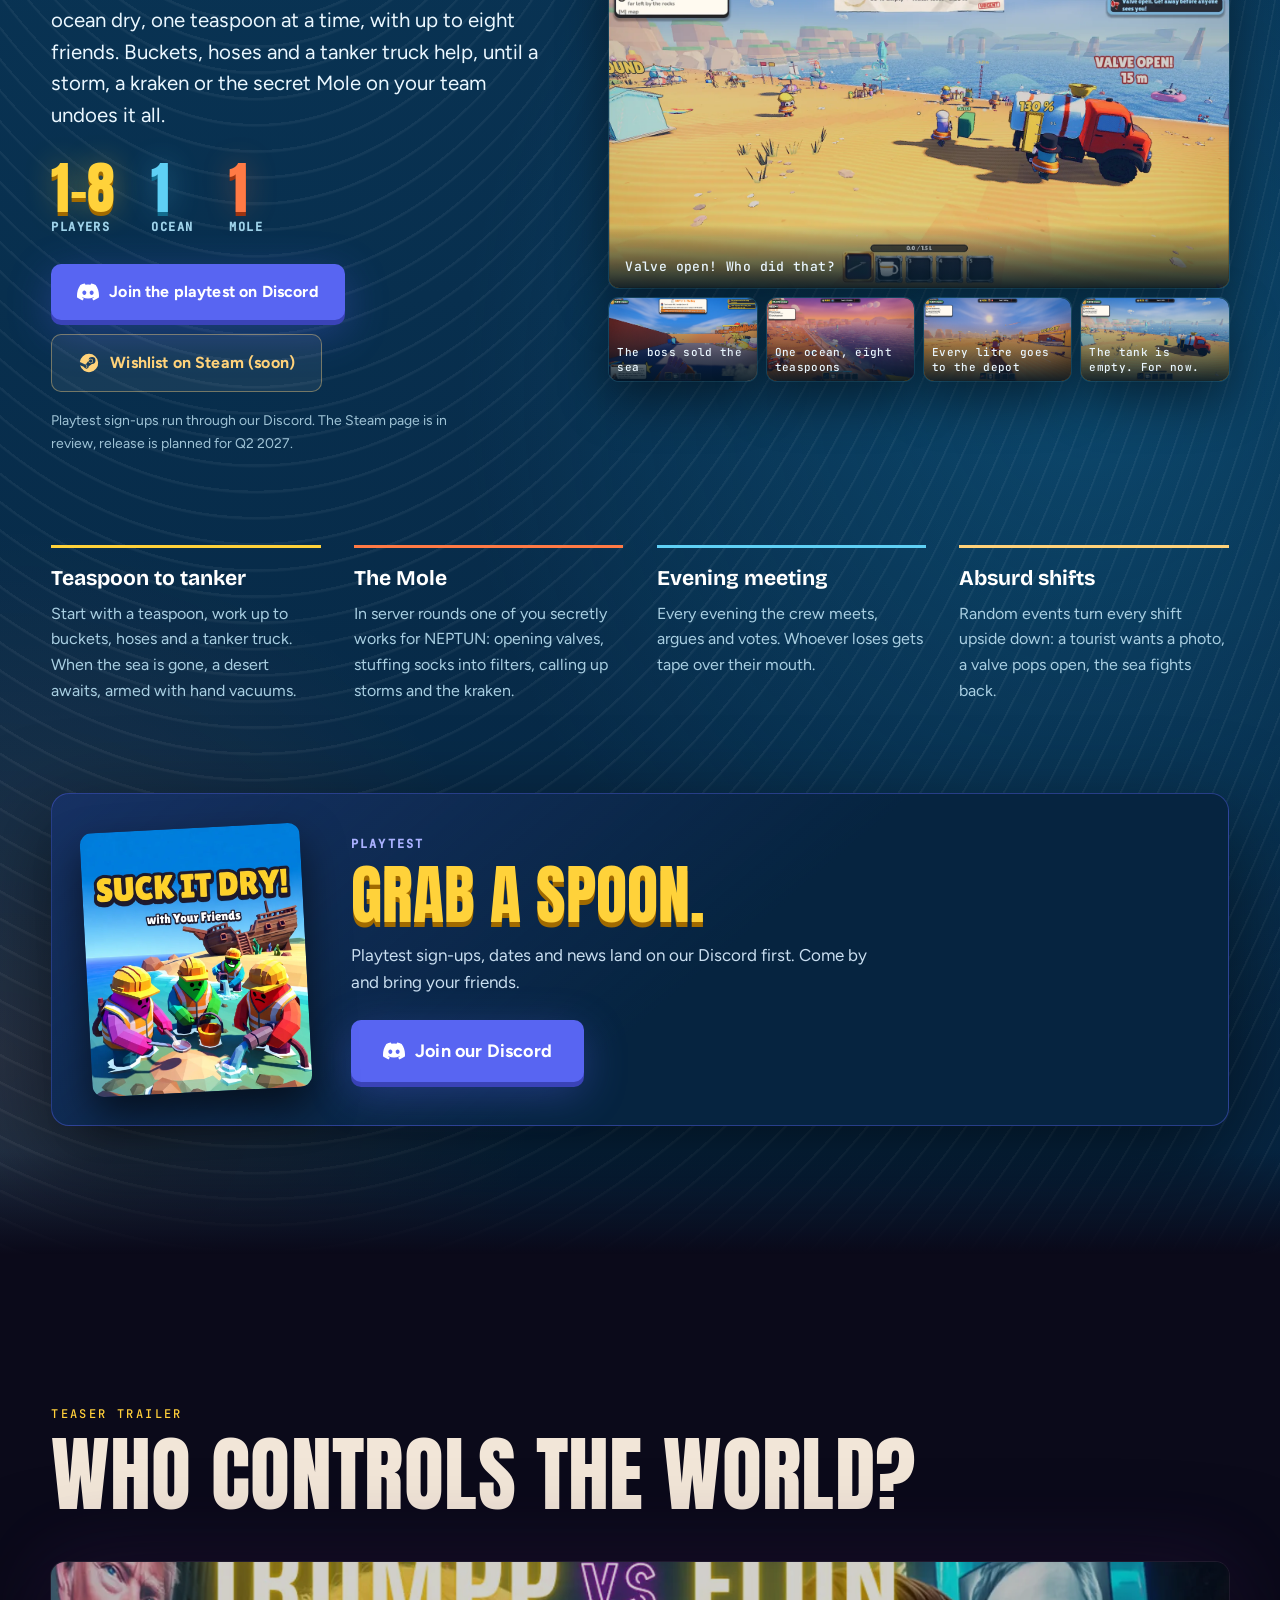
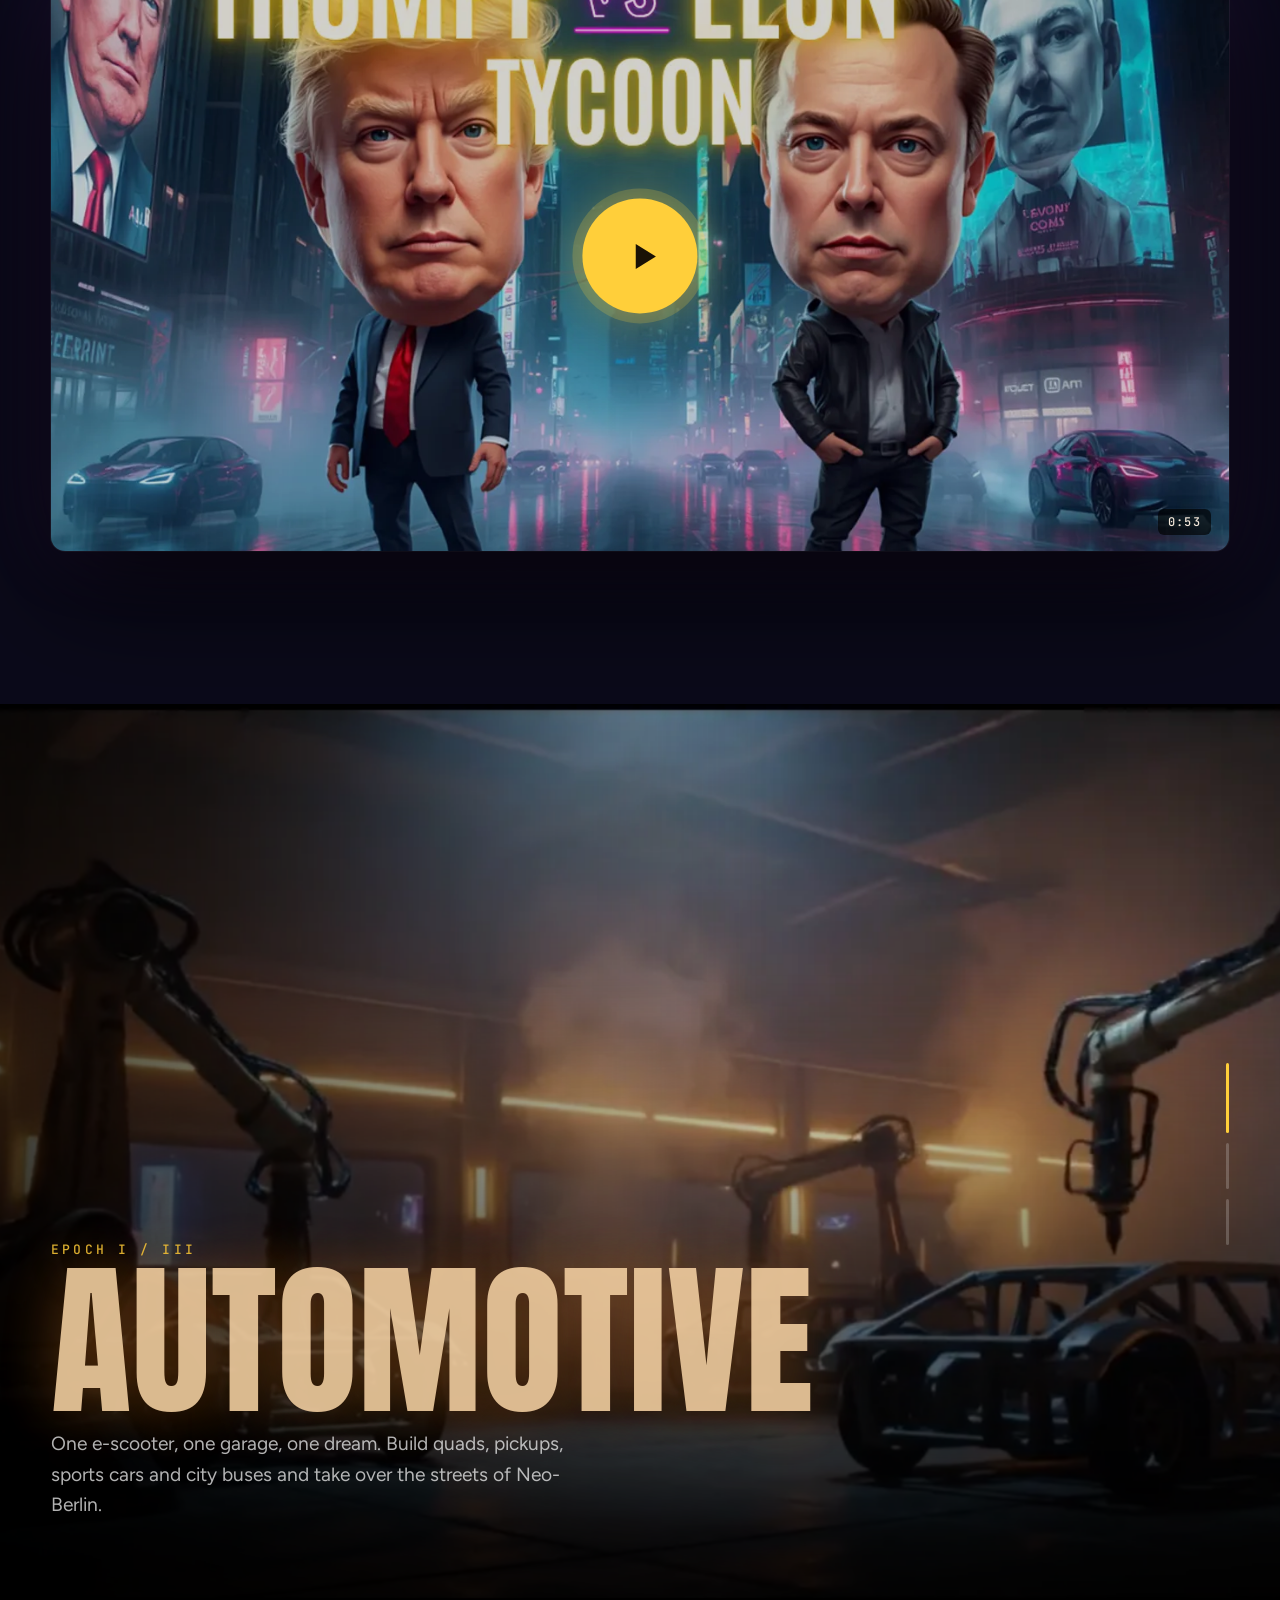
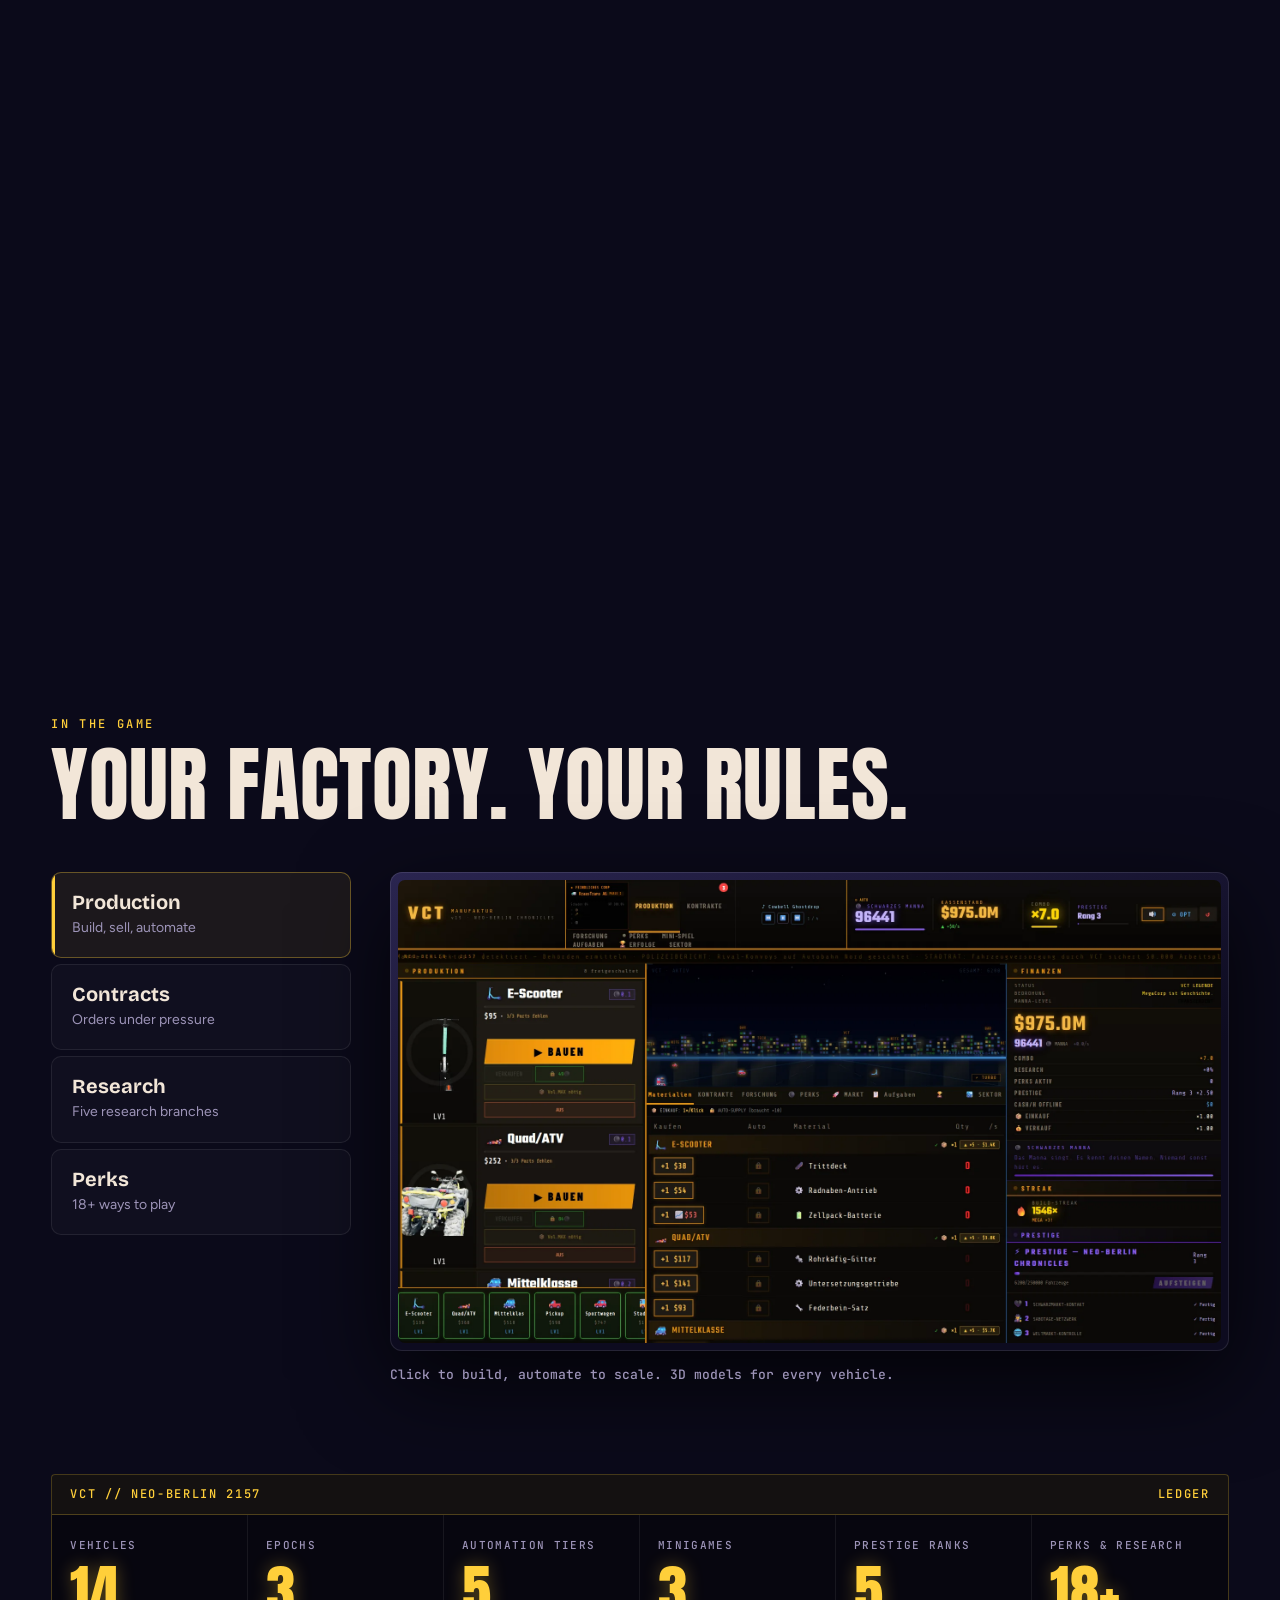
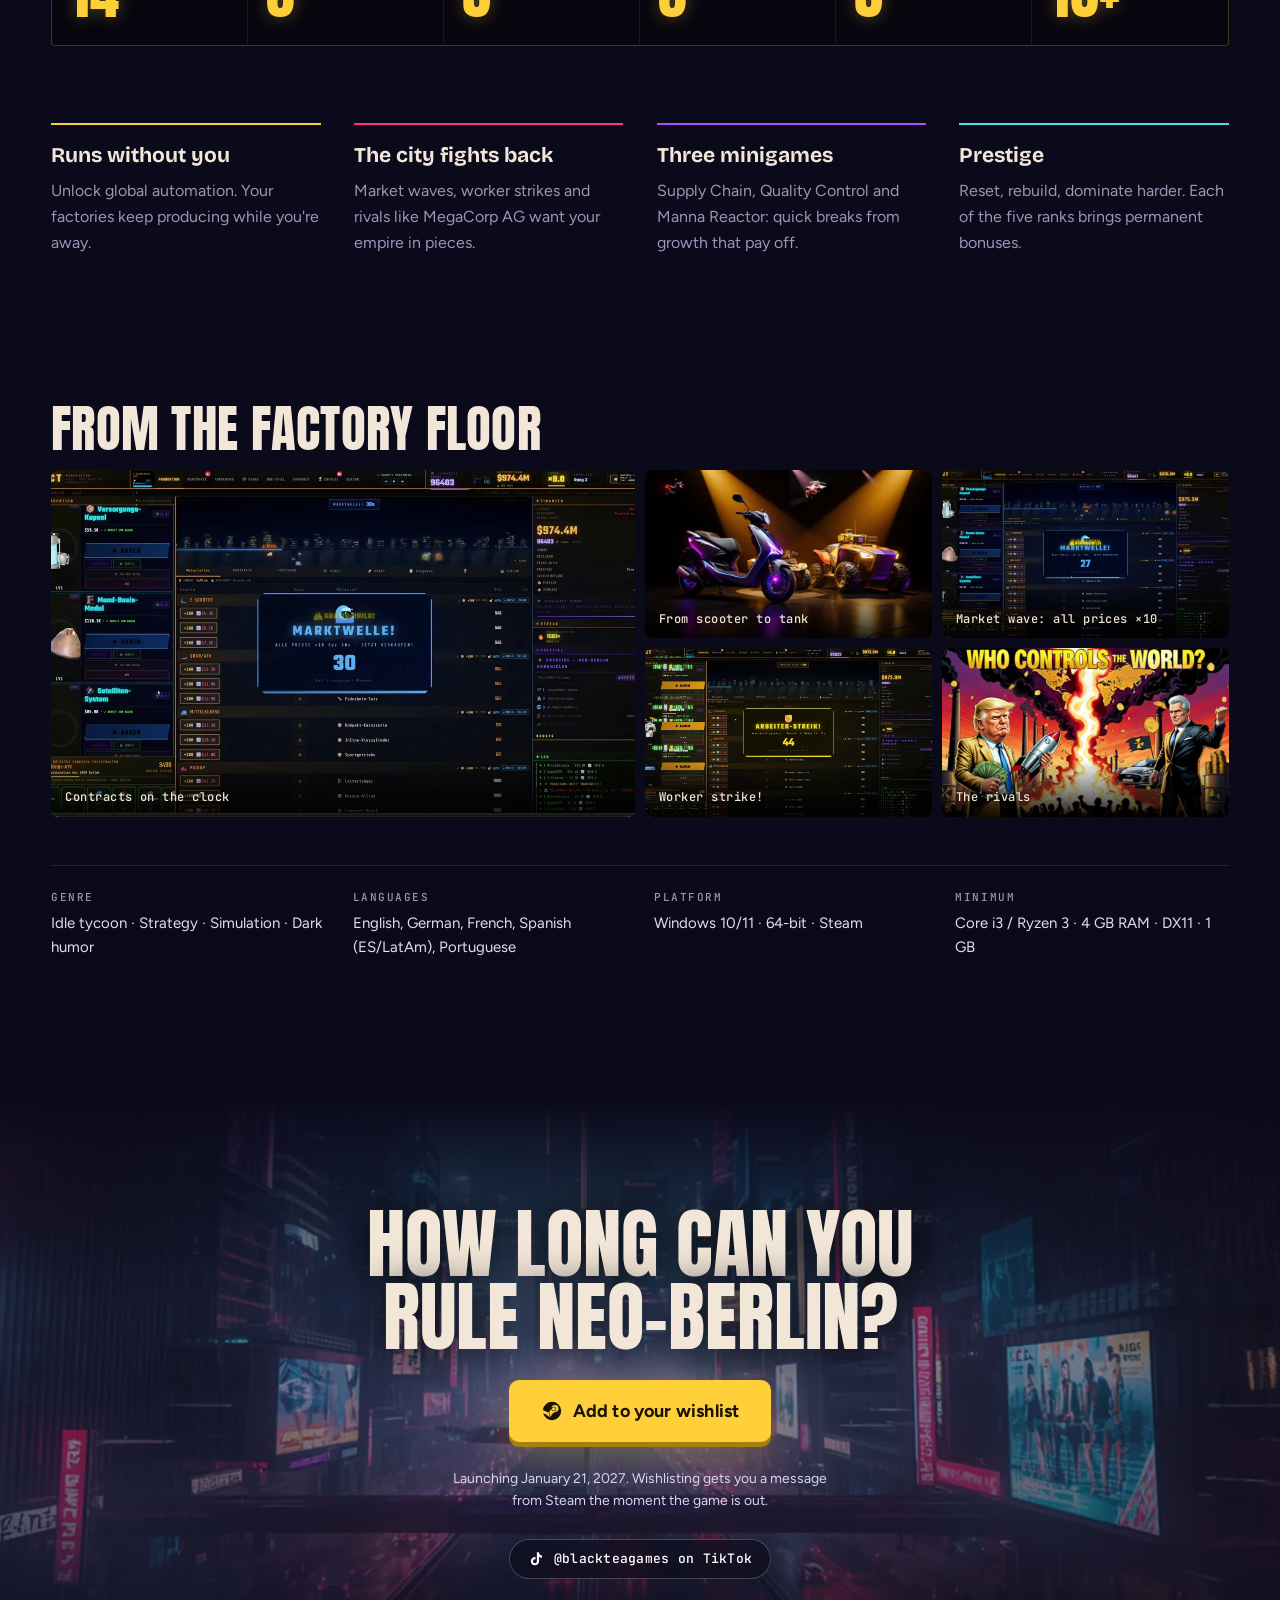
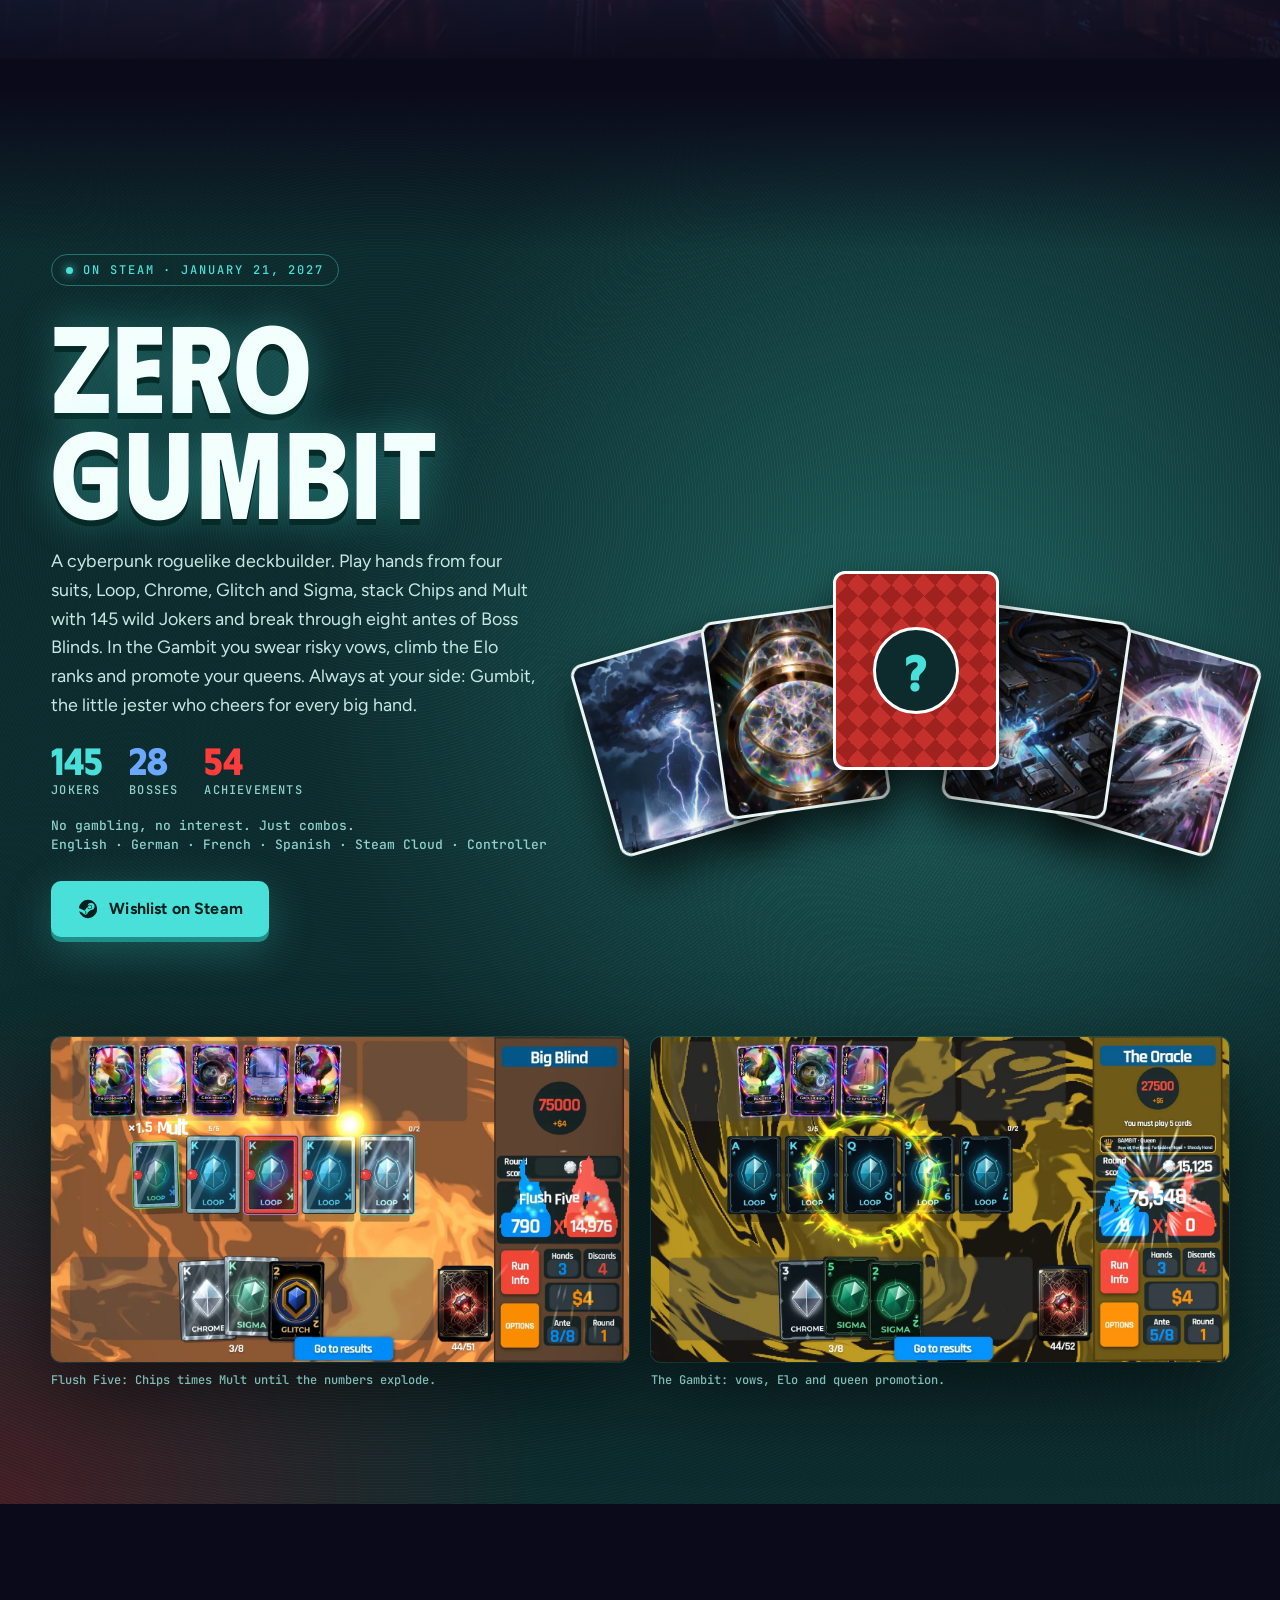
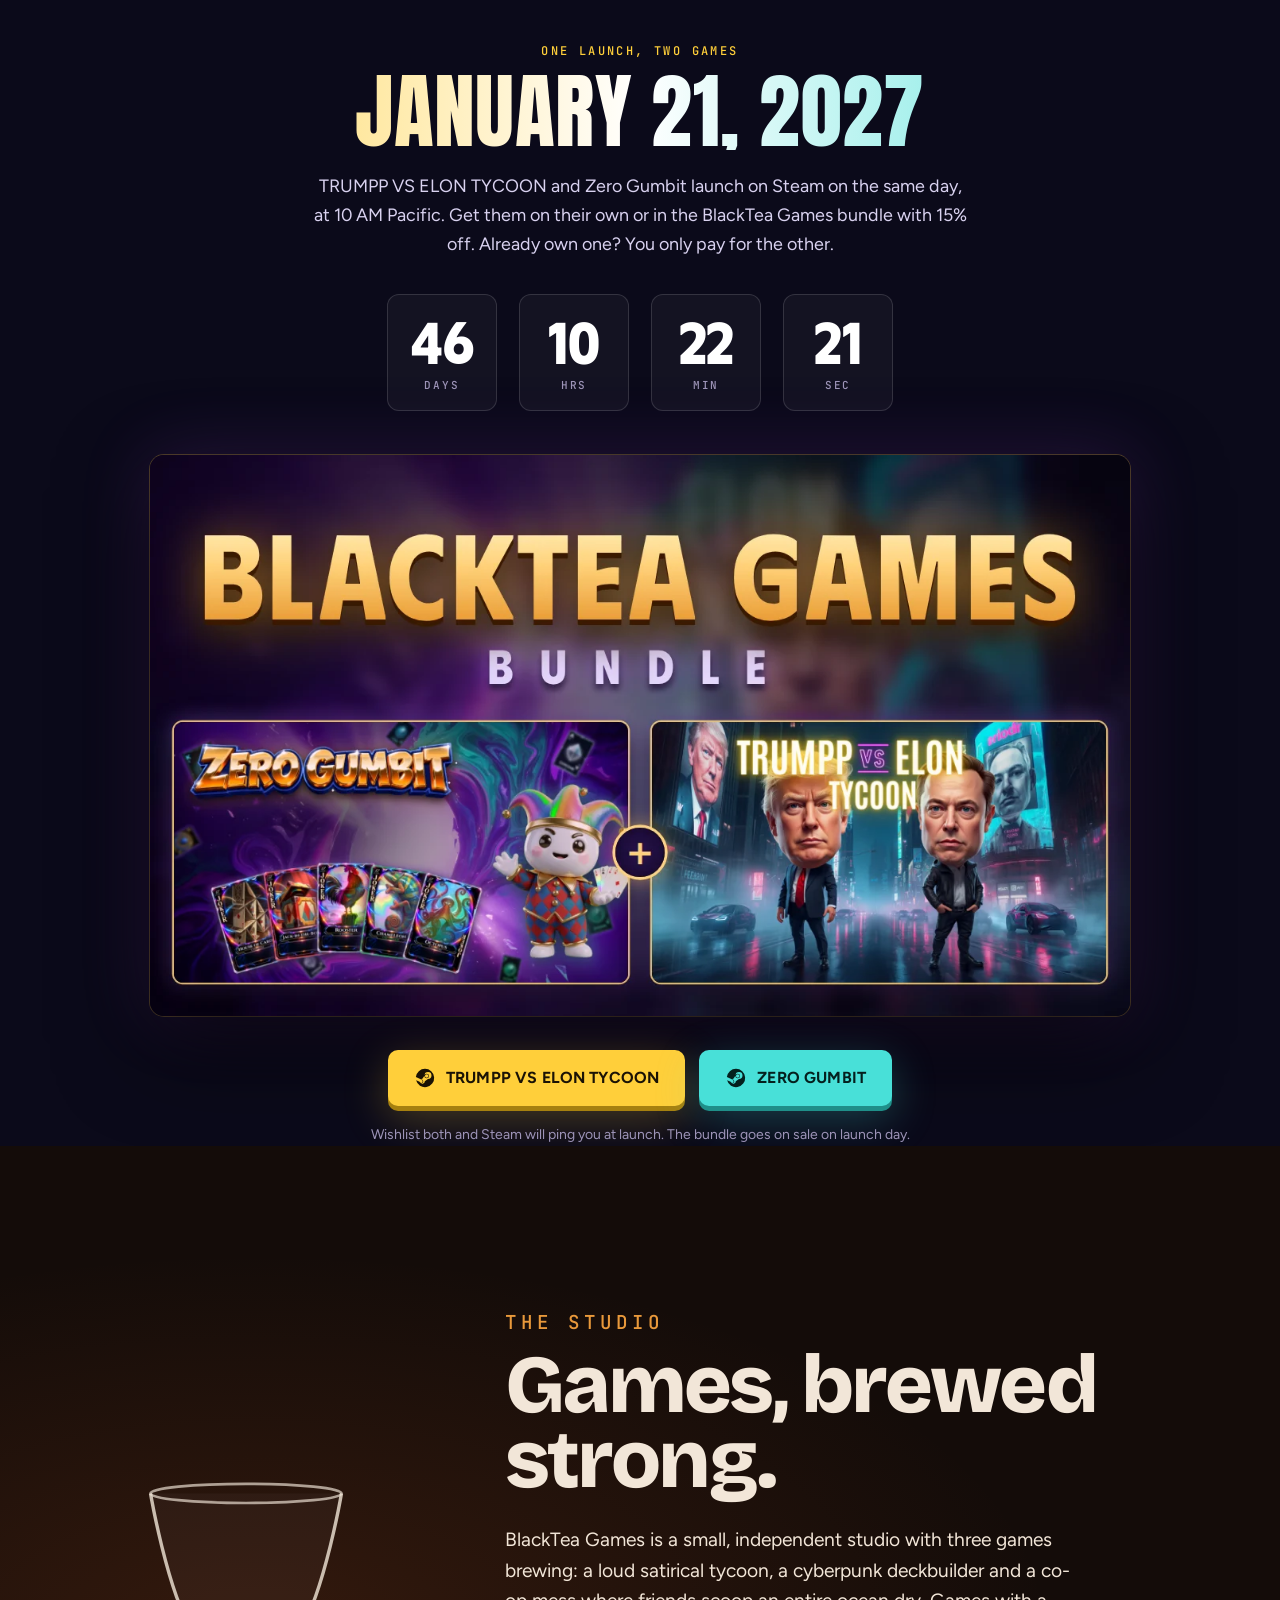
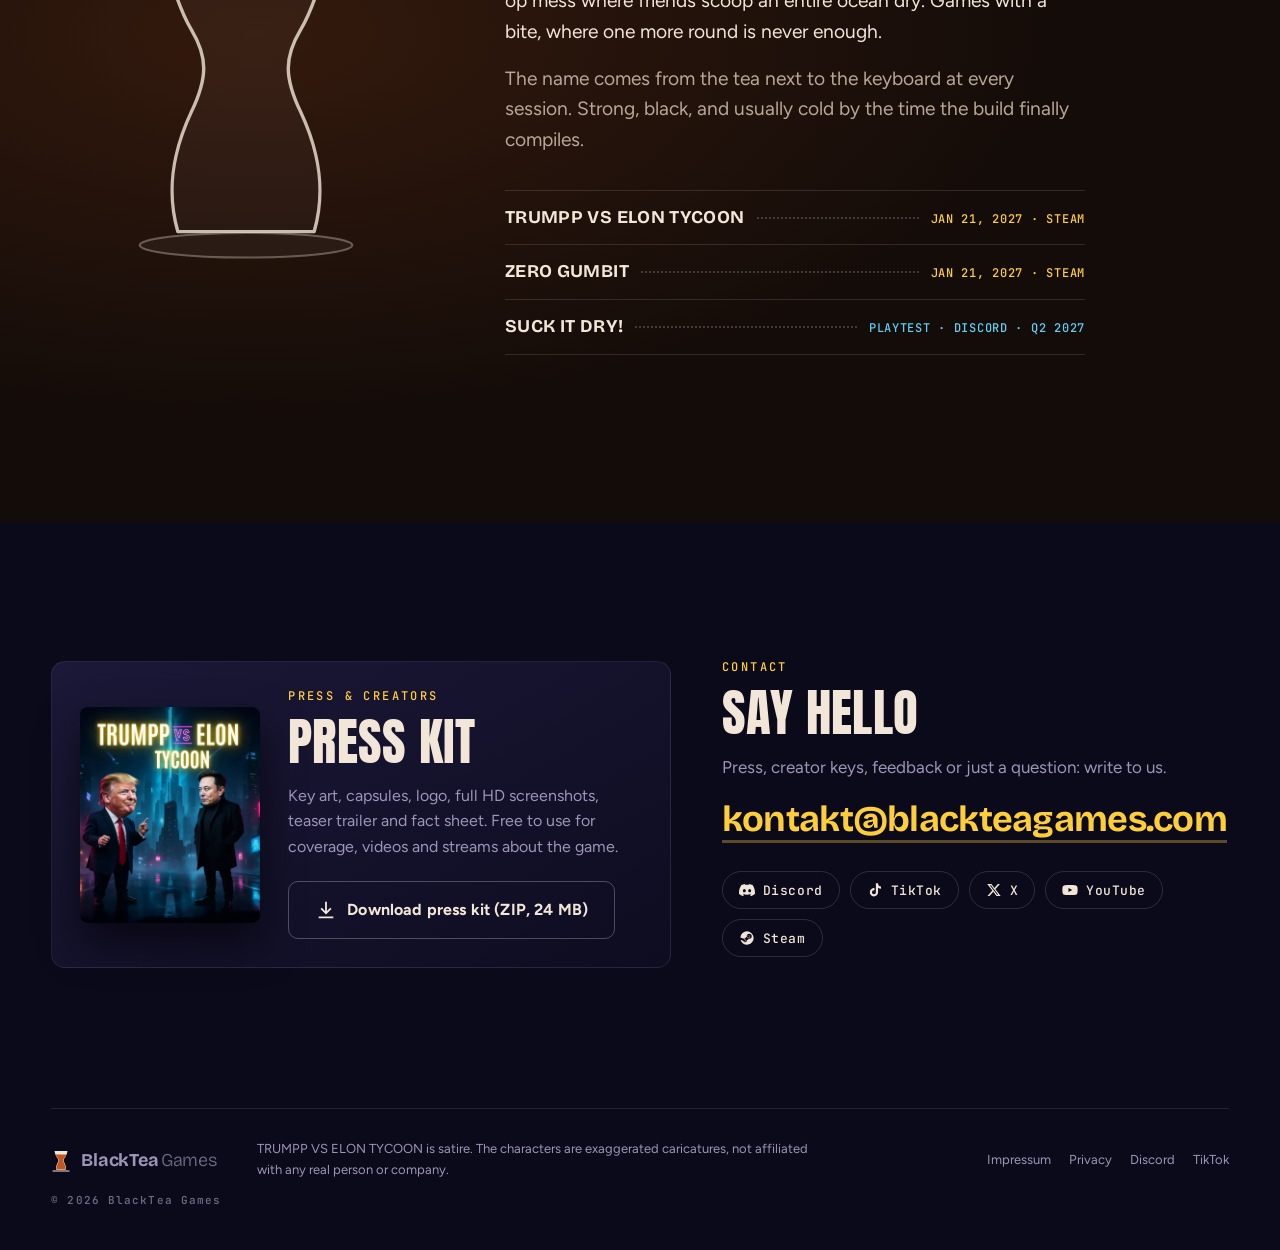
==== commit 499eff89: "Icon-Set (favicon.ico, Apple, Manifest) und SEO: Titel, Beschreibung, Open Graph/Twitter, strukturie" ====
--- a/index.html
+++ b/index.html
@@ -3,26 +3,48 @@
 <head>
 <meta charset="utf-8">
 <meta name="viewport" content="width=device-width, initial-scale=1">
-<title>BlackTea Games</title>
-<meta name="description" content="BlackTea Games is an independent game studio. TRUMPP VS ELON TYCOON, a satirical tycoon set in Neo-Berlin 2157, and Zero Gumbit, a cyberpunk roguelike deckbuilder, launch together on Steam on January 21, 2027. Suck It Dry! with Your Friends, an online co-op game for 1 to 8 players, is in playtest: sign up on Discord.">
+<title>BlackTea Games · Indie Game Studio · Zero Gumbit, TRUMPP VS ELON TYCOON, Suck It Dry!</title>
+<meta name="description" content="Indie game studio from Germany. Zero Gumbit and TRUMPP VS ELON TYCOON launch on Steam on Jan 21, 2027. Suck It Dry!, a 1–8 player co-op game, is in playtest.">
 <meta property="og:title" content="BlackTea Games · TRUMPP VS ELON TYCOON, Zero Gumbit, Suck It Dry!">
 <meta property="og:description" content="Three games: TRUMPP VS ELON TYCOON and Zero Gumbit arrive on Steam on January 21, 2027. Suck It Dry! with Your Friends is in playtest. Join us on Discord.">
 <meta property="og:image" content="https://blackteagames.com/assets/img/og.jpg">
 <meta property="og:url" content="https://blackteagames.com/">
 <meta property="og:type" content="website">
+<meta property="og:site_name" content="BlackTea Games">
+<meta property="og:locale" content="en_US">
+<meta property="og:locale:alternate" content="de_DE">
+<meta property="og:image:width" content="1200">
+<meta property="og:image:height" content="630">
+<meta property="og:image:alt" content="BlackTea Games: Zero Gumbit, TRUMPP VS ELON TYCOON and Suck It Dry!">
 <meta name="twitter:card" content="summary_large_image">
+<meta name="twitter:site" content="@blackteagames">
+<meta name="twitter:title" content="BlackTea Games · Indie Game Studio">
+<meta name="twitter:description" content="Zero Gumbit and TRUMPP VS ELON TYCOON launch on Steam on Jan 21, 2027. Suck It Dry! is in playtest – join us on Discord.">
+<meta name="twitter:image" content="https://blackteagames.com/assets/img/og.jpg">
+<meta name="author" content="BlackTea Games">
+<meta name="robots" content="index, follow, max-image-preview:large">
 <meta name="theme-color" content="#0b0a1a">
 <link rel="canonical" href="https://blackteagames.com/">
-<link rel="icon" href="assets/img/favicon.svg" type="image/svg+xml">
+<link rel="icon" href="/favicon.ico" sizes="48x48">
+<link rel="icon" href="/assets/img/icon.svg" type="image/svg+xml">
+<link rel="apple-touch-icon" href="/apple-touch-icon.png">
+<link rel="manifest" href="/site.webmanifest">
 <link rel="preload" href="assets/fonts/anton.woff2" as="font" type="font/woff2" crossorigin>
 <link rel="preload" href="assets/fonts/bricolage.woff2" as="font" type="font/woff2" crossorigin>
 <link rel="stylesheet" href="css/style.css">
 <script>document.documentElement.classList.replace("no-js","js");</script>
 <script type="application/ld+json">
-{"@context":"https://schema.org","@type":"VideoGame","name":"TRUMPP VS ELON TYCOON","gamePlatform":"PC","operatingSystem":"Windows","applicationCategory":"Game","genre":["Idle","Tycoon","Strategy","Simulation"],"author":{"@type":"Organization","name":"BlackTea Games","url":"https://blackteagames.com"},"url":"https://store.steampowered.com/app/4784590/"}
+{"@context":"https://schema.org","@graph":[
+{"@type":"Organization","@id":"https://blackteagames.com/#org","name":"BlackTea Games","url":"https://blackteagames.com/","logo":"https://blackteagames.com/assets/img/icon-512.png","email":"kontakt@blackteagames.com","founder":{"@type":"Person","name":"Hüseyin Taskiran"},"address":{"@type":"PostalAddress","addressLocality":"Osnabrück","addressCountry":"DE"},"sameAs":["https://x.com/blackteagames","https://www.tiktok.com/@blackteagames","https://www.youtube.com/channel/UC4cSD2vB2pgtEg7nCbl8A-g","https://www.facebook.com/profile.php?id=61596554332378","https://discord.gg/3MKQfx4cbE"]},
+{"@type":"WebSite","@id":"https://blackteagames.com/#site","url":"https://blackteagames.com/","name":"BlackTea Games","publisher":{"@id":"https://blackteagames.com/#org"},"inLanguage":["en","de"]},
+{"@type":"VideoGame","name":"Zero Gumbit","gamePlatform":"PC","operatingSystem":"Windows","applicationCategory":"Game","genre":["Roguelike","Deckbuilder","Card Game"],"author":{"@id":"https://blackteagames.com/#org"},"publisher":{"@id":"https://blackteagames.com/#org"},"url":"https://store.steampowered.com/app/5540540/Zero_Gumbit/","image":"https://blackteagames.com/assets/img/zg-logo.webp"}
+]}
 </script>
 <script type="application/ld+json">
-{"@context":"https://schema.org","@type":"VideoGame","name":"Suck It Dry! with Your Friends","gamePlatform":"PC","operatingSystem":"Windows","applicationCategory":"Game","genre":["Co-op","Party","Simulation"],"numberOfPlayers":{"@type":"QuantitativeValue","minValue":1,"maxValue":8},"playMode":["SinglePlayer","CoOp","MultiPlayer"],"author":{"@type":"Organization","name":"BlackTea Games","url":"https://blackteagames.com"},"url":"https://store.steampowered.com/app/5582870/"}
+{"@context":"https://schema.org","@type":"VideoGame","name":"TRUMPP VS ELON TYCOON","gamePlatform":"PC","operatingSystem":"Windows","applicationCategory":"Game","genre":["Idle","Tycoon","Strategy","Simulation"],"author":{"@id":"https://blackteagames.com/#org"},"publisher":{"@id":"https://blackteagames.com/#org"},"url":"https://store.steampowered.com/app/4784590/"}
+</script>
+<script type="application/ld+json">
+{"@context":"https://schema.org","@type":"VideoGame","name":"Suck It Dry! with Your Friends","gamePlatform":"PC","operatingSystem":"Windows","applicationCategory":"Game","genre":["Co-op","Party","Simulation"],"numberOfPlayers":{"@type":"QuantitativeValue","minValue":1,"maxValue":8},"playMode":["SinglePlayer","CoOp","MultiPlayer"],"author":{"@id":"https://blackteagames.com/#org"},"publisher":{"@id":"https://blackteagames.com/#org"},"url":"https://store.steampowered.com/app/5582870/"}
 </script>
 </head>
 <body>
@@ -180,7 +202,7 @@
     <h2 id="teaser-title" class="sec-title" data-de="Wer kontrolliert die Welt?">Who controls the world?</h2>
   </div>
   <button class="teaser-frame" type="button" data-play-trailer aria-label="Play teaser trailer">
-    <img src="assets/img/tve-key.webp" alt="" width="1600" height="917">
+    <img src="assets/img/tve-key.webp" alt="TRUMPP VS ELON TYCOON key art" width="1600" height="917">
     <span class="play-ring" aria-hidden="true"><svg viewBox="0 0 24 24"><path d="M8 5.5v13l10.5-6.5z"/></svg></span>
     <span class="teaser-len">0:53</span>
   </button>
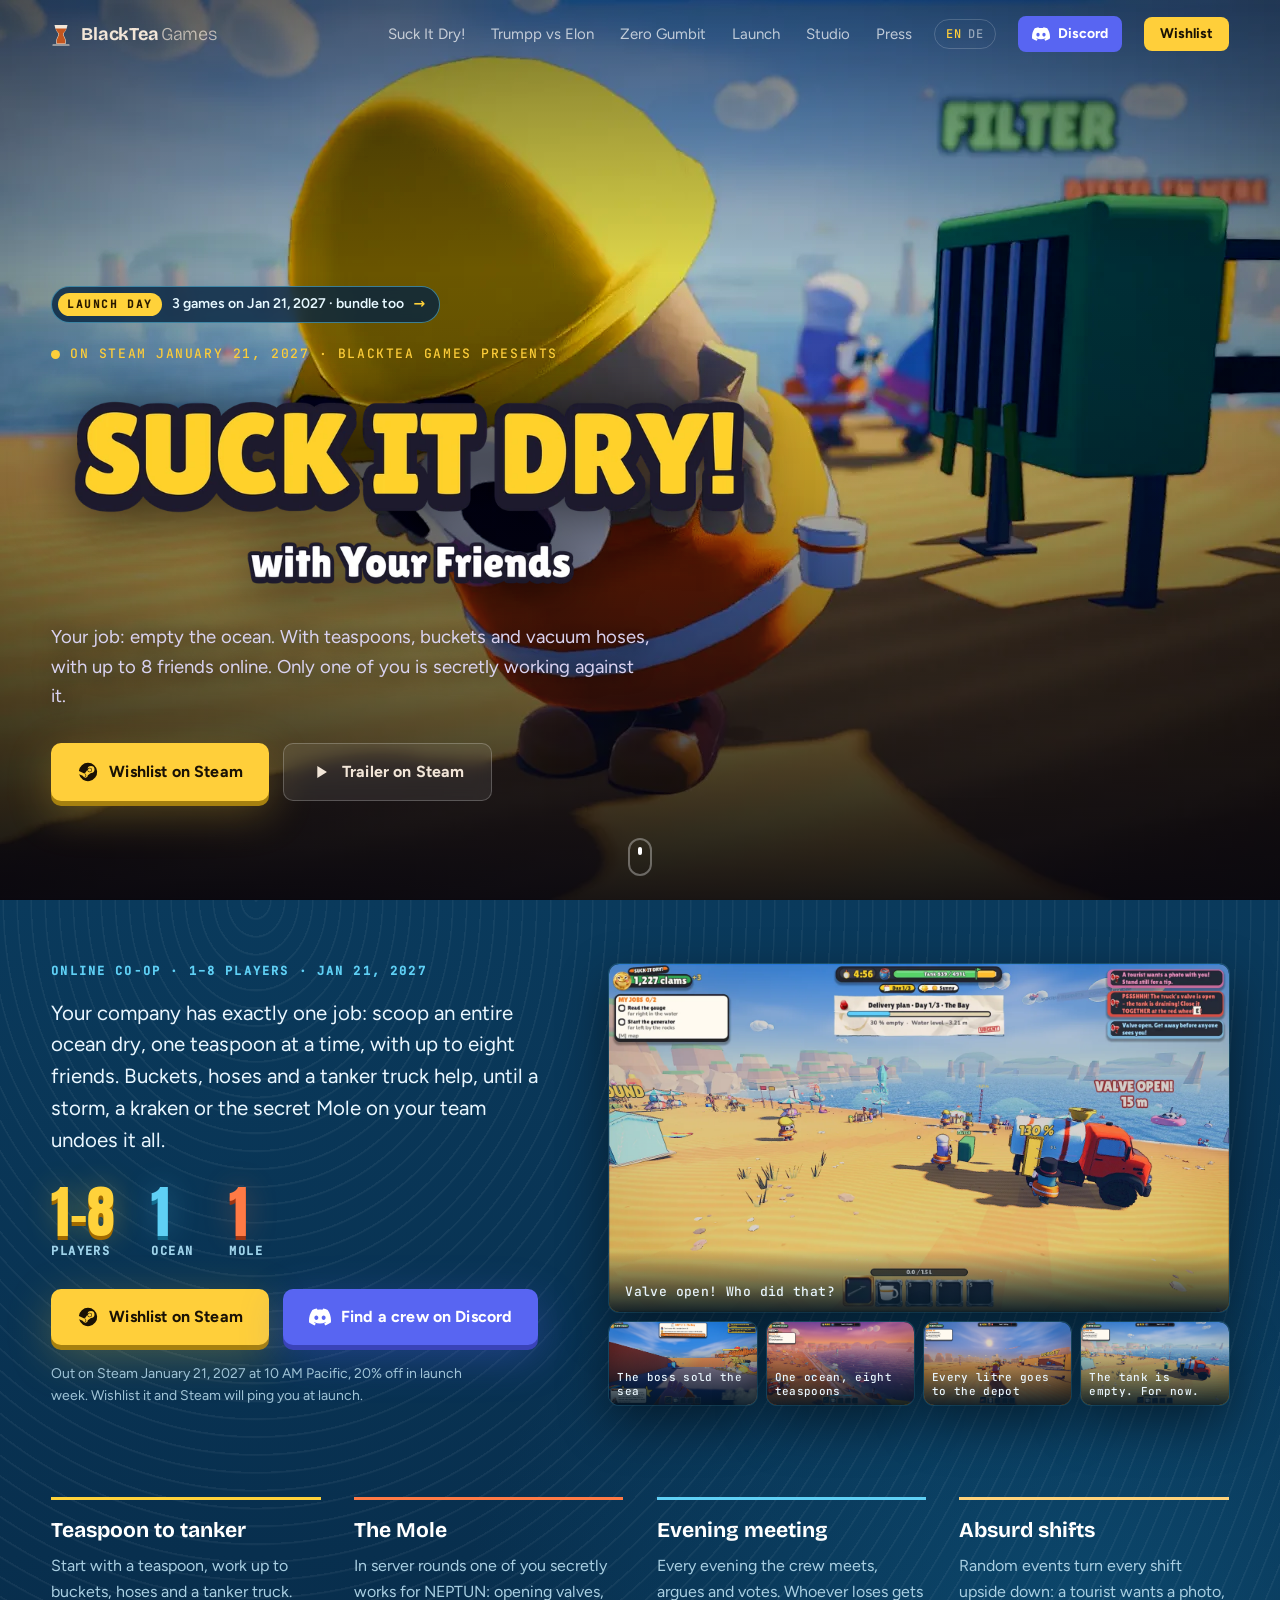
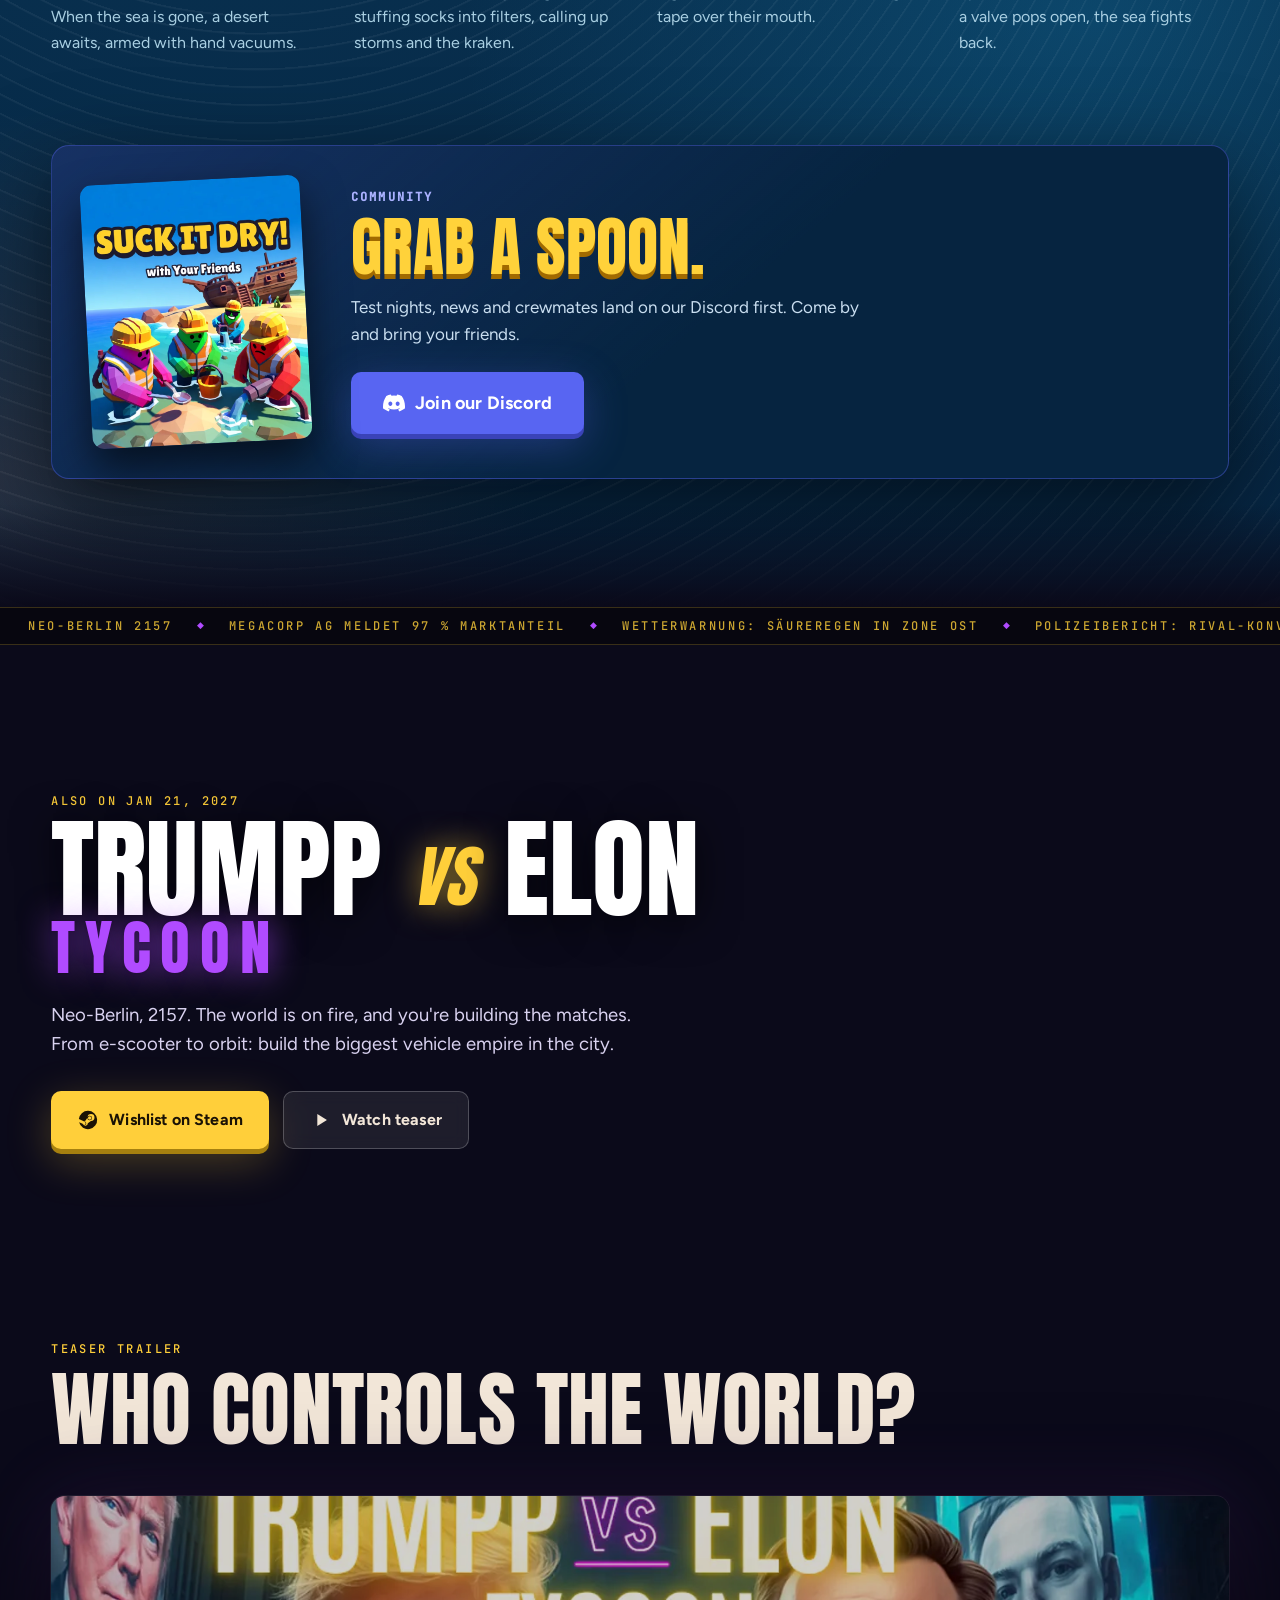
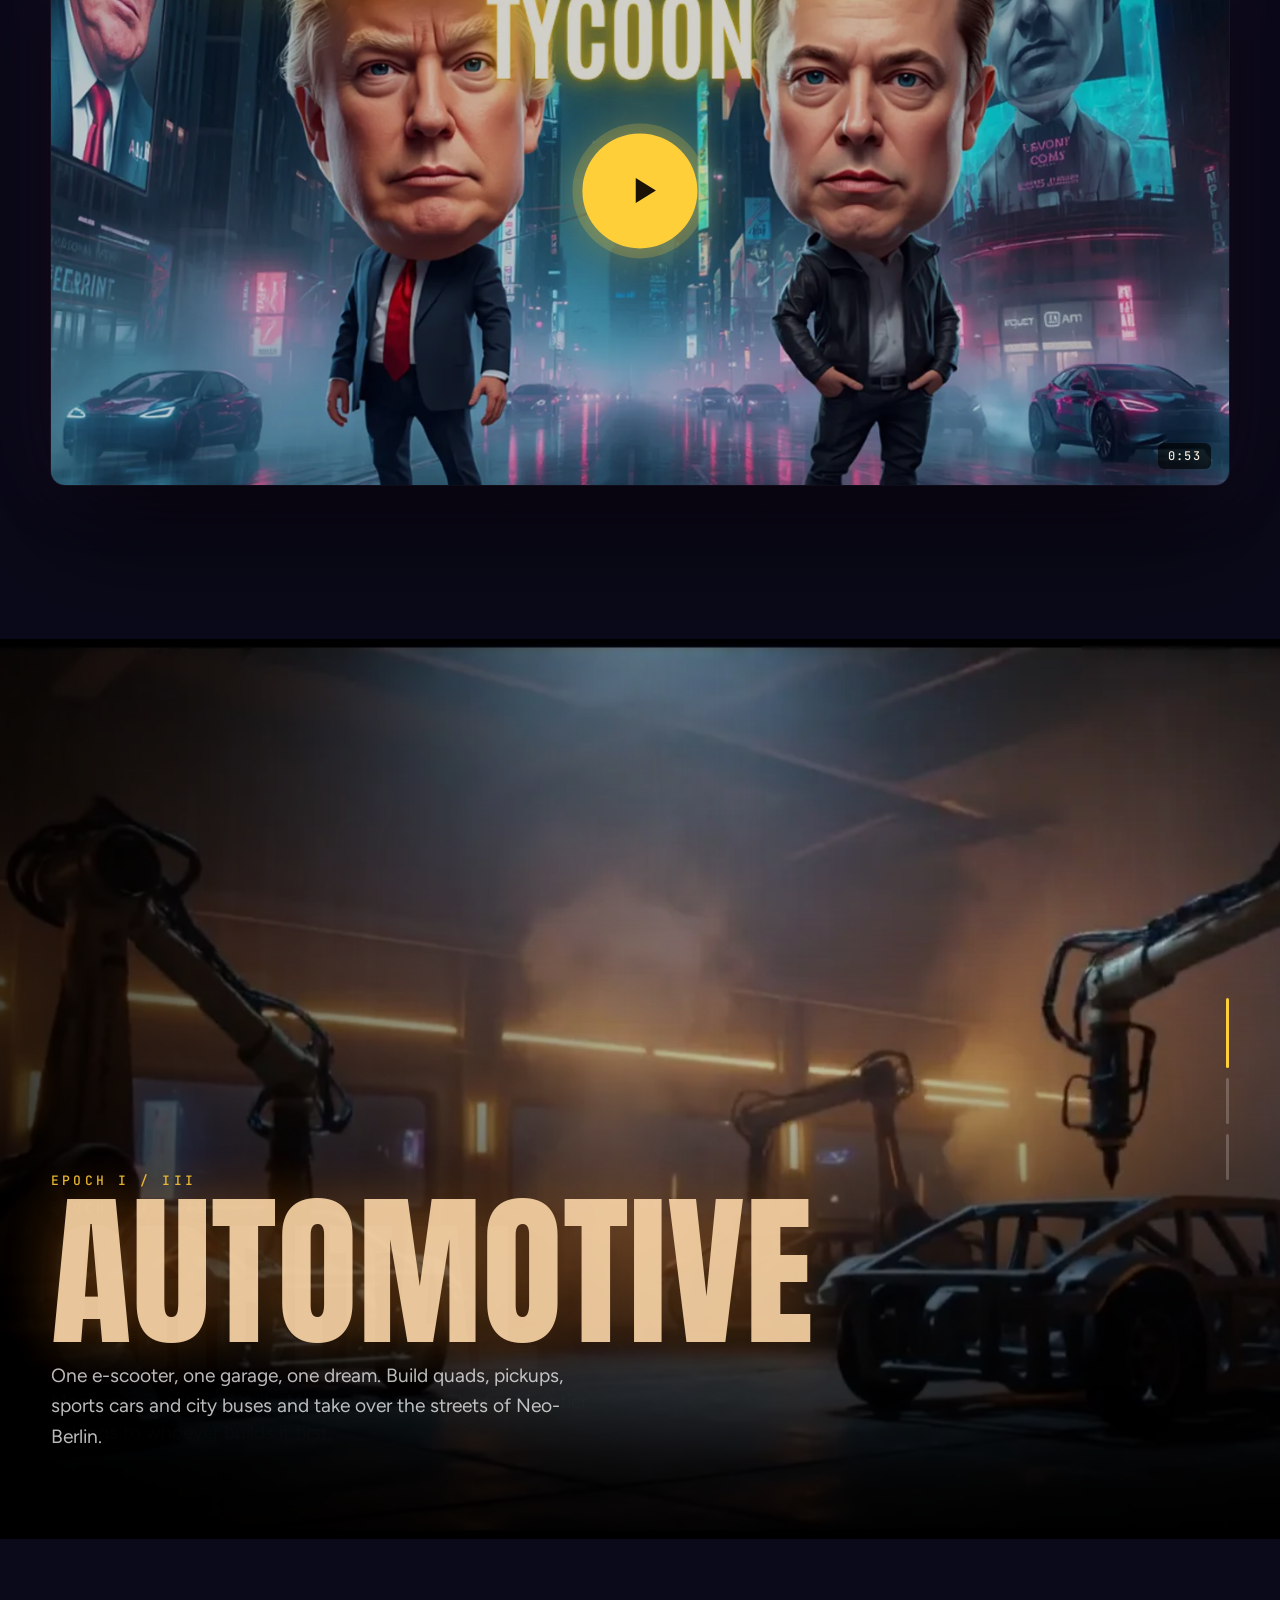
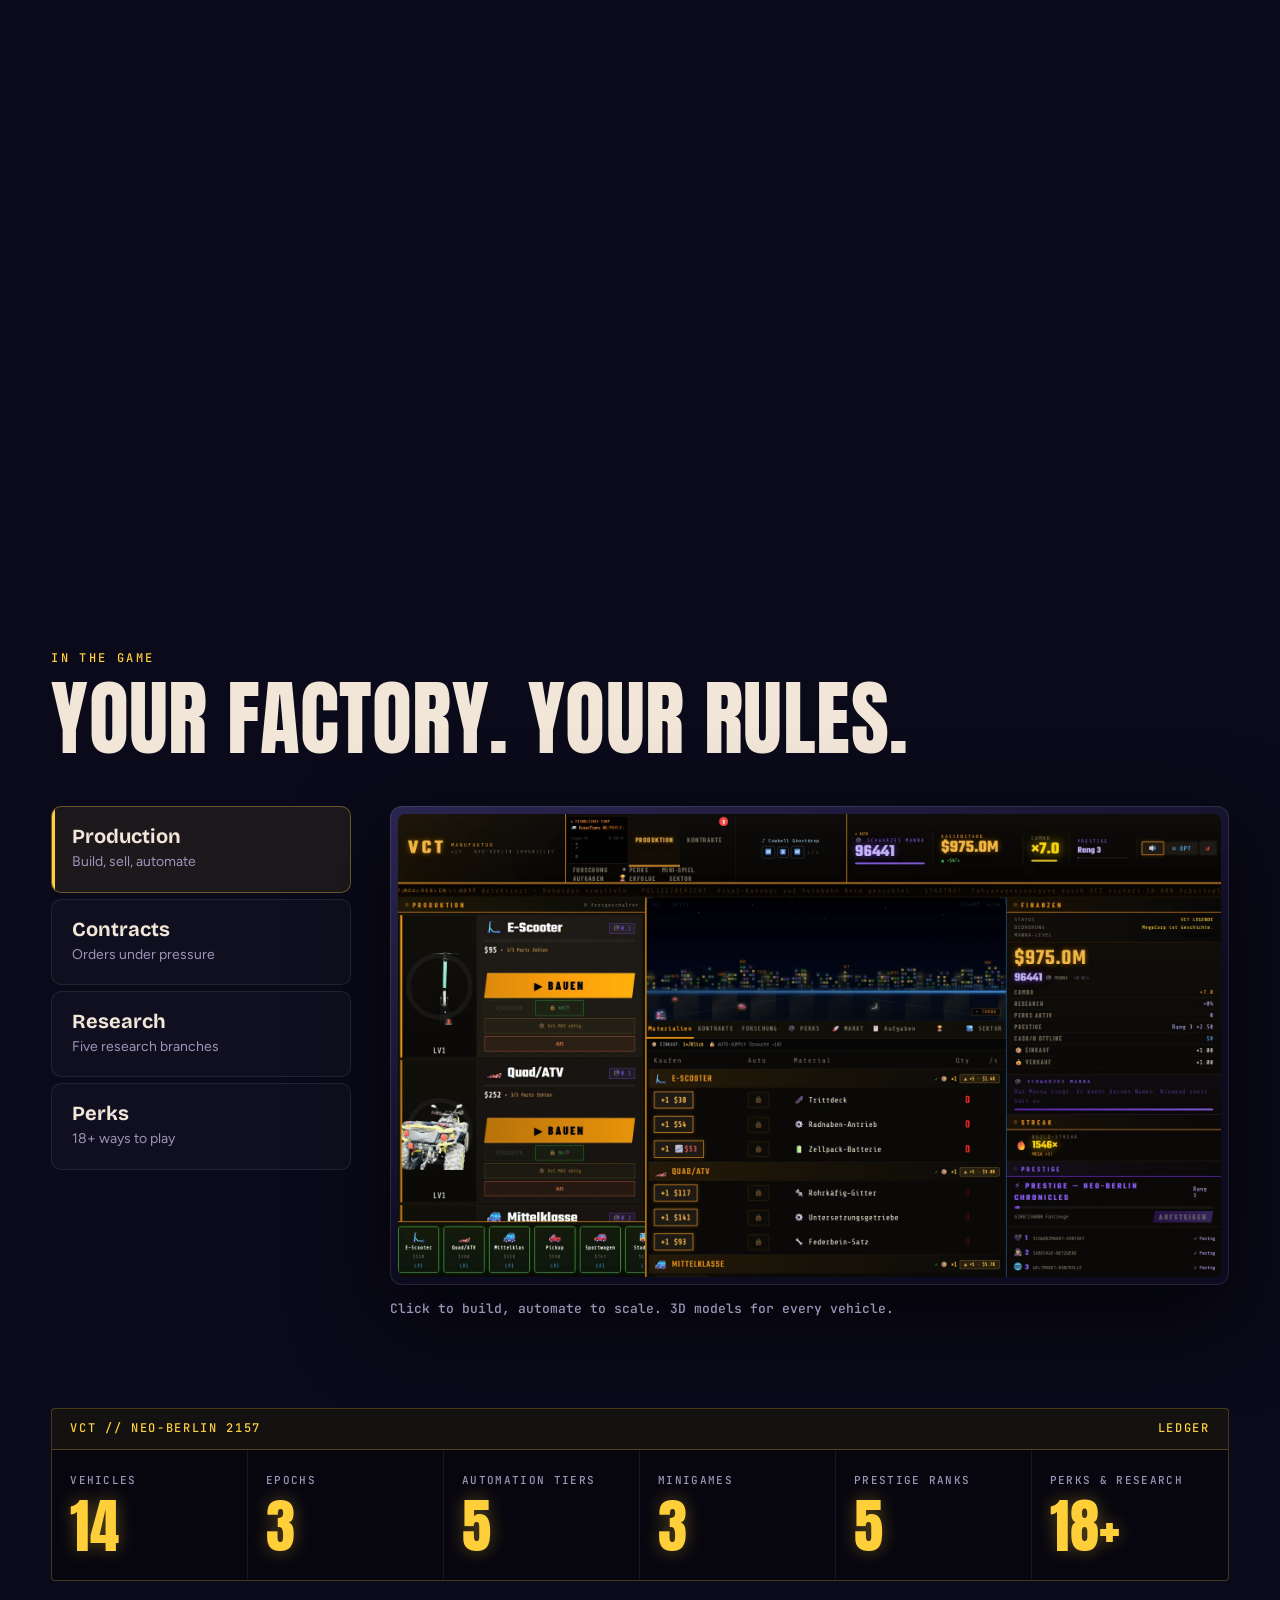
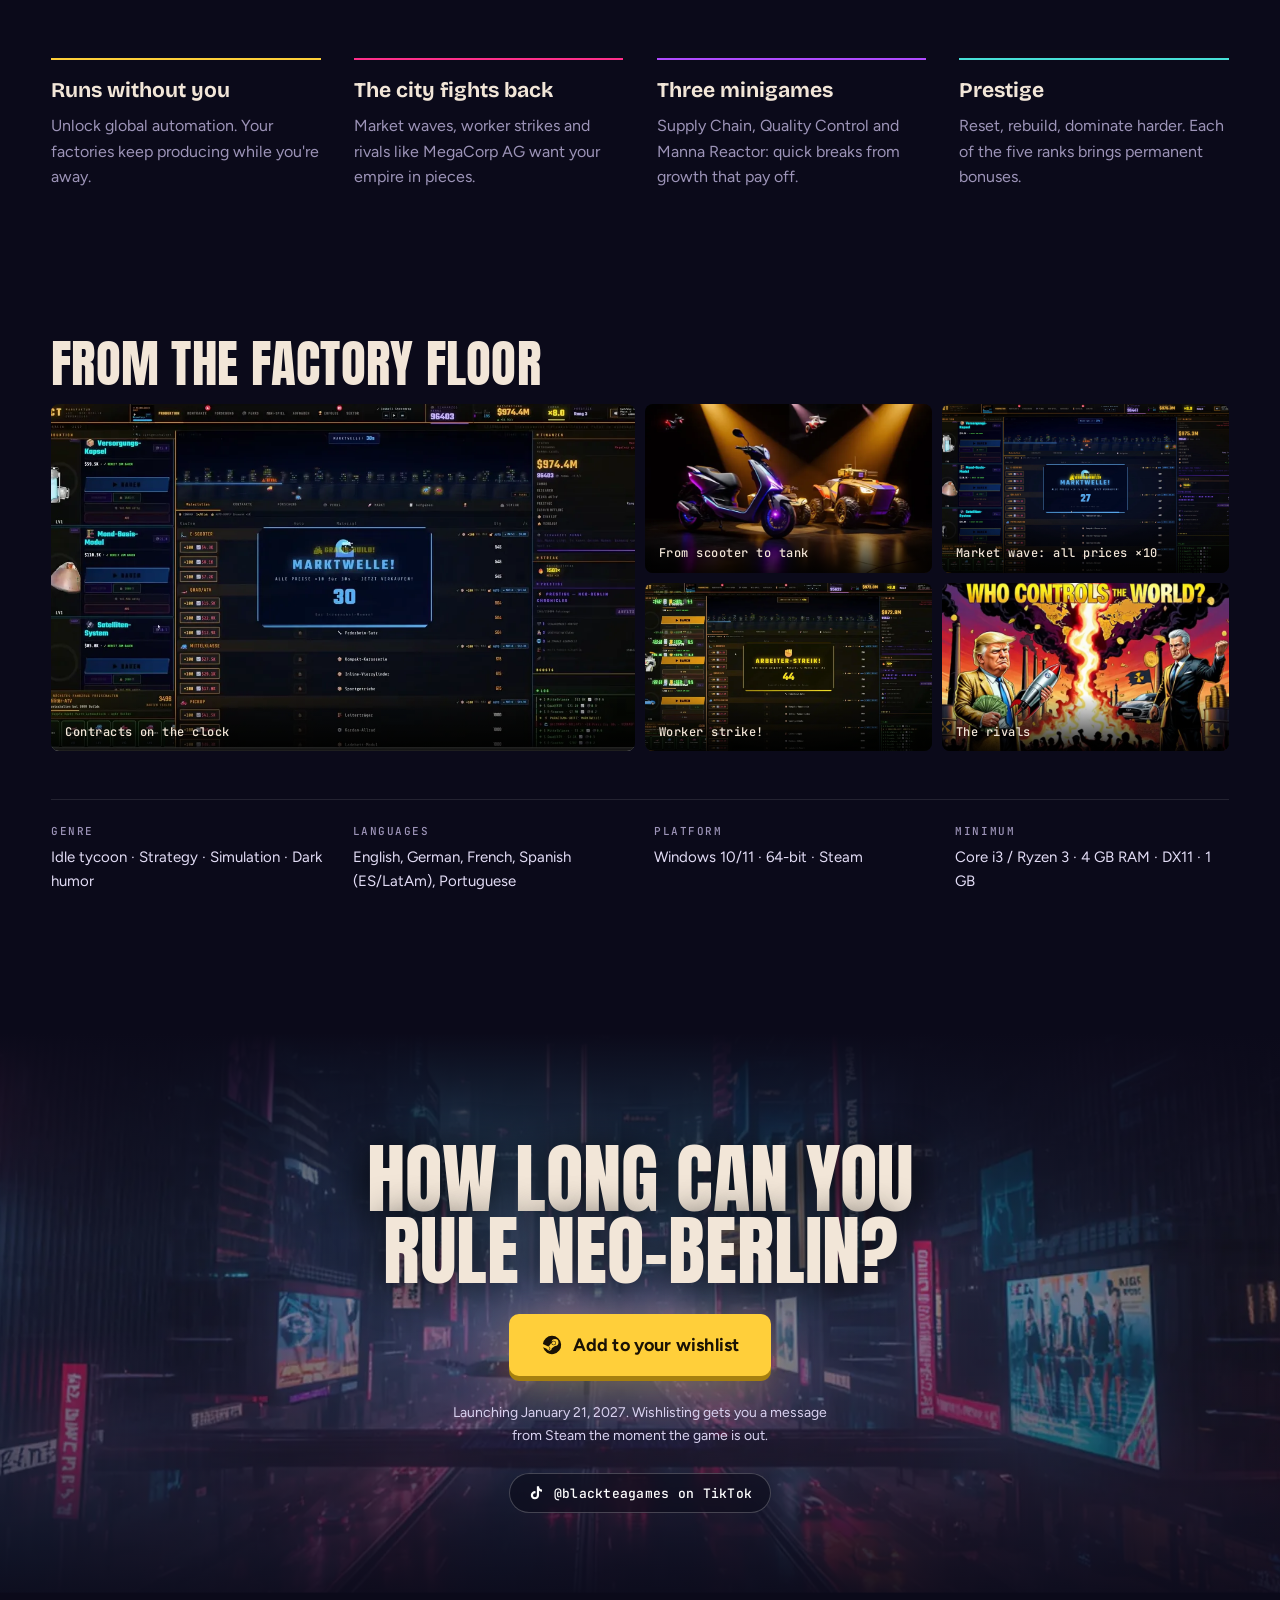
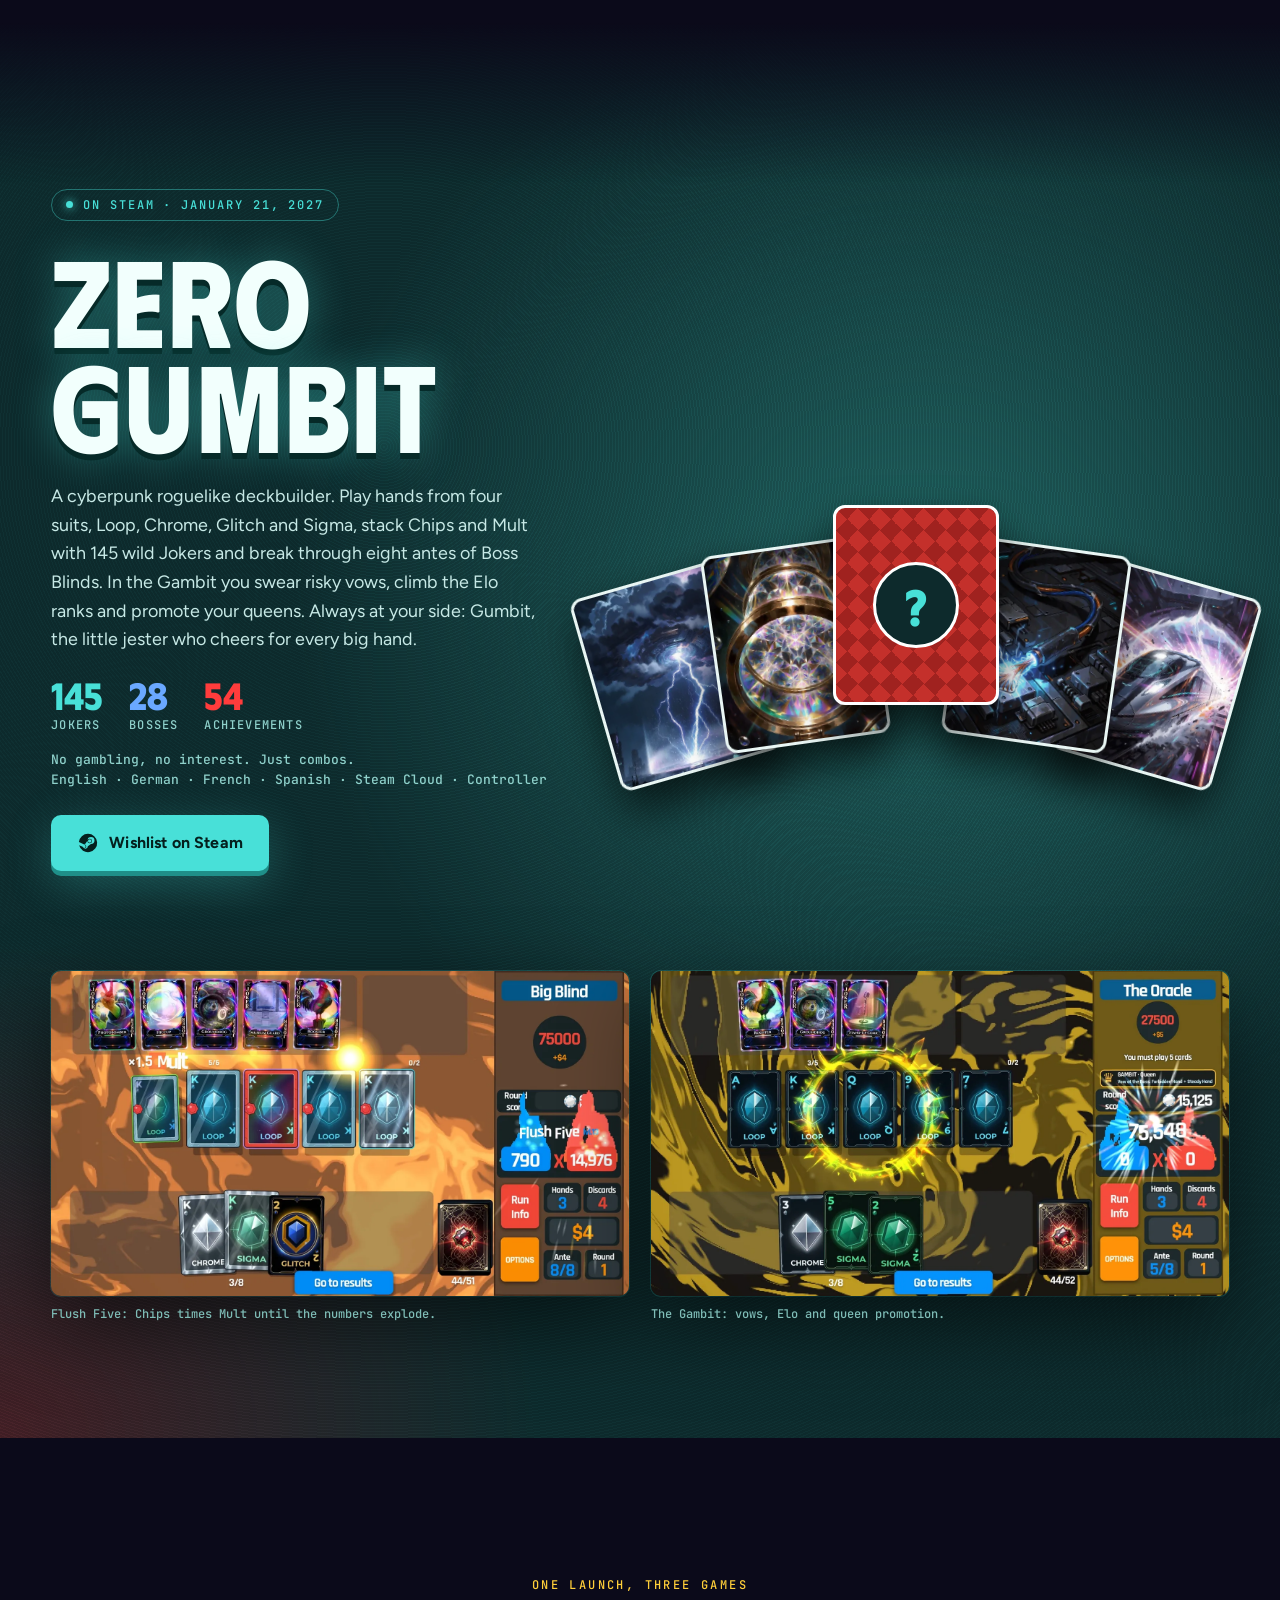
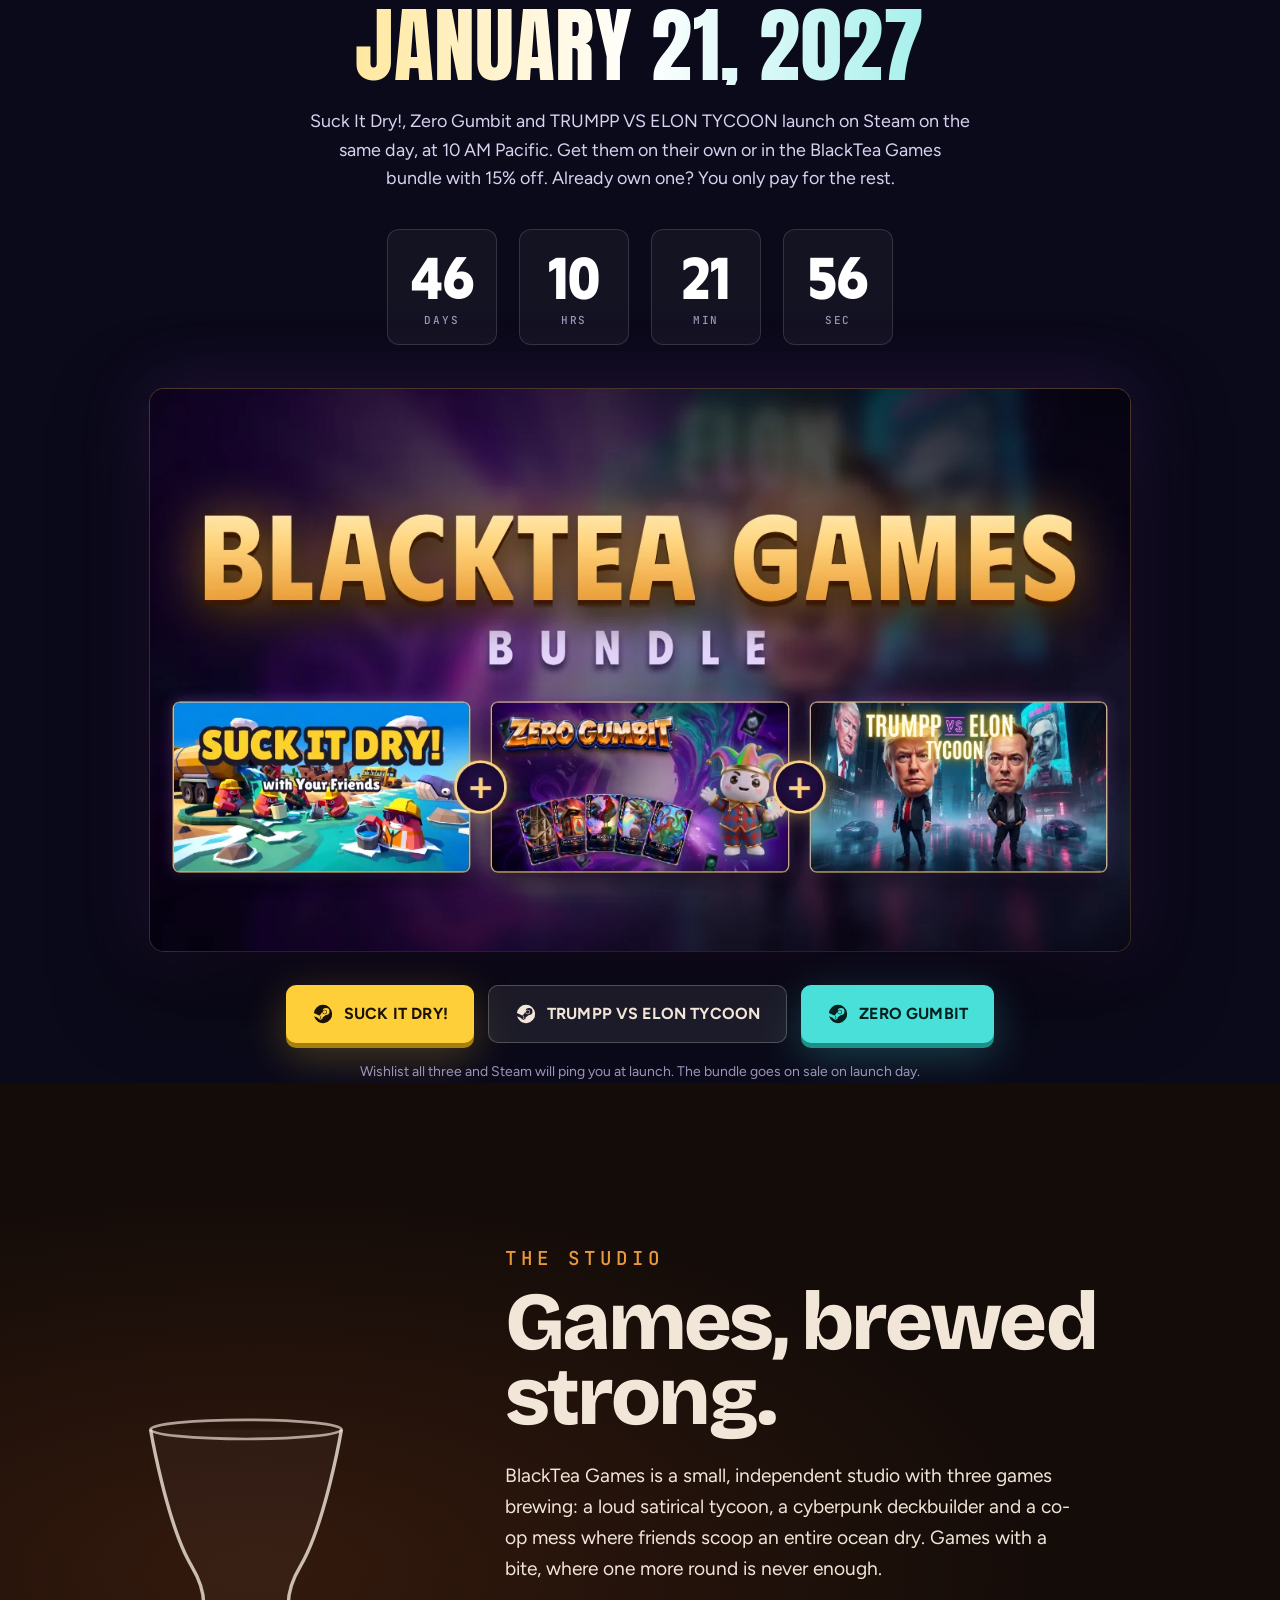
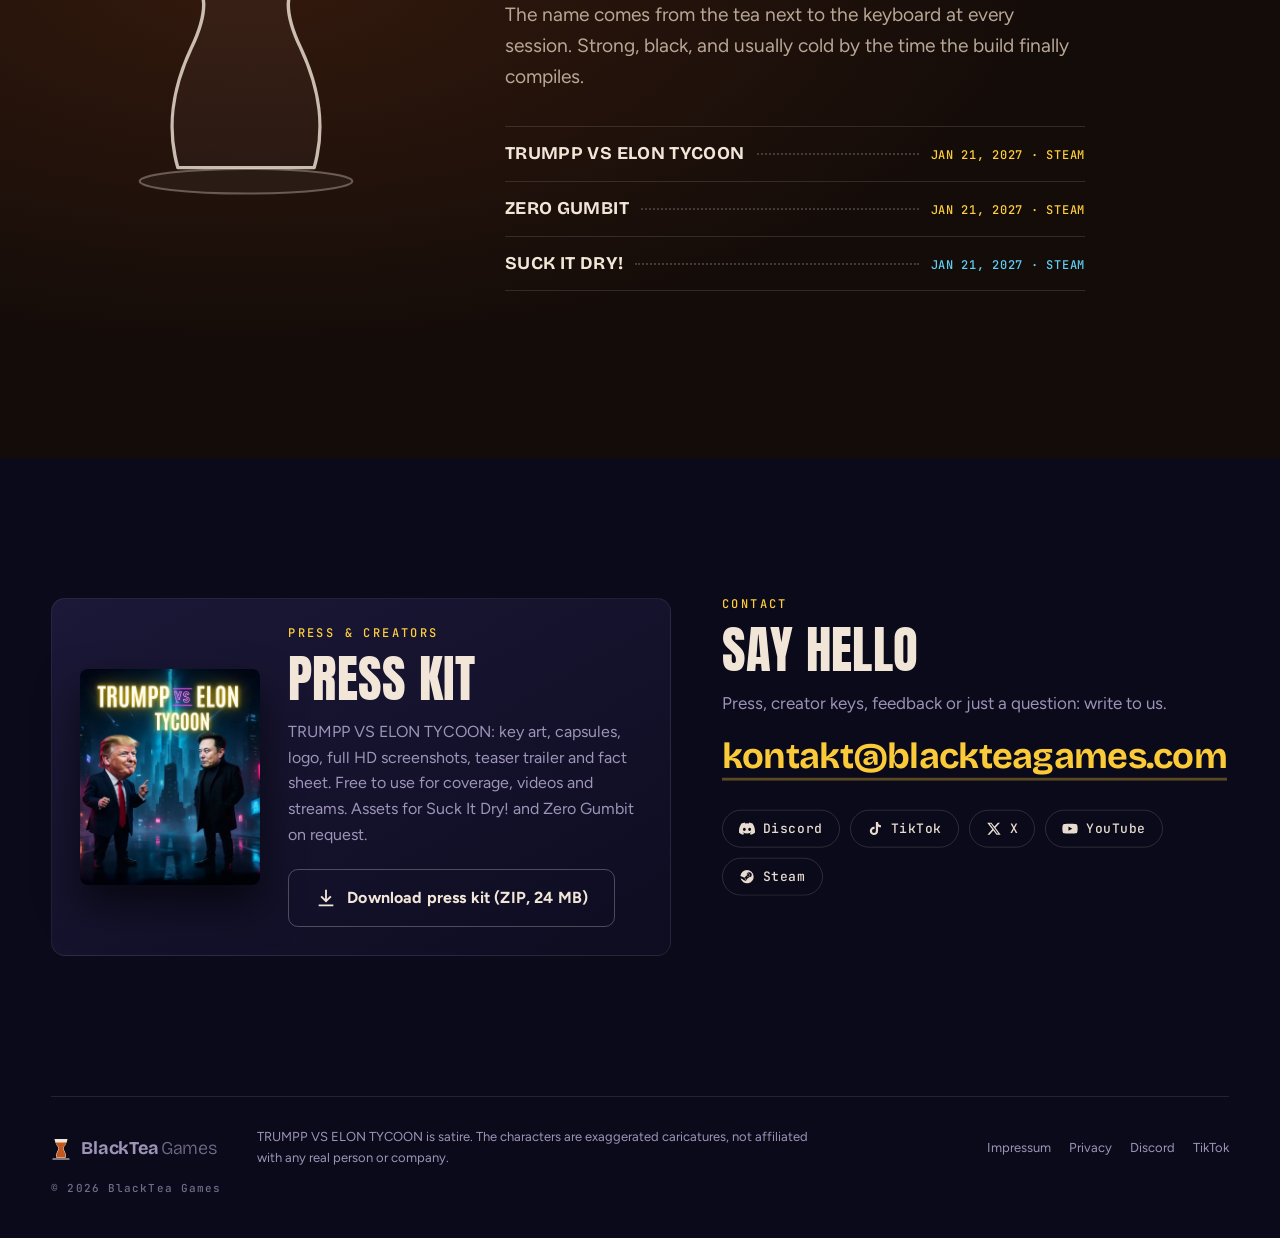
==== commit 90c5f363: "Suck It Dry! als Hero, Release 21.01.2027 statt Playtest/Q2, Bundle mit 3 Spielen, TRUMPP-Kopf vor d" ====
--- a/index.html
+++ b/index.html
@@ -3,10 +3,10 @@
 <head>
 <meta charset="utf-8">
 <meta name="viewport" content="width=device-width, initial-scale=1">
-<title>BlackTea Games · Indie Game Studio · Zero Gumbit, TRUMPP VS ELON TYCOON, Suck It Dry!</title>
-<meta name="description" content="Indie game studio from Germany. Zero Gumbit and TRUMPP VS ELON TYCOON launch on Steam on Jan 21, 2027. Suck It Dry!, a 1–8 player co-op game, is in playtest.">
-<meta property="og:title" content="BlackTea Games · TRUMPP VS ELON TYCOON, Zero Gumbit, Suck It Dry!">
-<meta property="og:description" content="Three games: TRUMPP VS ELON TYCOON and Zero Gumbit arrive on Steam on January 21, 2027. Suck It Dry! with Your Friends is in playtest. Join us on Discord.">
+<title>BlackTea Games · Suck It Dry!, Zero Gumbit, TRUMPP VS ELON TYCOON · Jan 21, 2027 on Steam</title>
+<meta name="description" content="Indie game studio from Germany. Suck It Dry! with Your Friends (1–8 player online co-op), Zero Gumbit and TRUMPP VS ELON TYCOON all launch on Steam on Jan 21, 2027.">
+<meta property="og:title" content="BlackTea Games · Suck It Dry!, Zero Gumbit, TRUMPP VS ELON TYCOON">
+<meta property="og:description" content="Three games, one launch day: Suck It Dry! with Your Friends, Zero Gumbit and TRUMPP VS ELON TYCOON arrive on Steam on January 21, 2027. Wishlist now.">
 <meta property="og:image" content="https://blackteagames.com/assets/img/og.jpg">
 <meta property="og:url" content="https://blackteagames.com/">
 <meta property="og:type" content="website">
@@ -19,7 +19,7 @@
 <meta name="twitter:card" content="summary_large_image">
 <meta name="twitter:site" content="@blackteagames">
 <meta name="twitter:title" content="BlackTea Games · Indie Game Studio">
-<meta name="twitter:description" content="Zero Gumbit and TRUMPP VS ELON TYCOON launch on Steam on Jan 21, 2027. Suck It Dry! is in playtest – join us on Discord.">
+<meta name="twitter:description" content="Suck It Dry!, Zero Gumbit and TRUMPP VS ELON TYCOON launch on Steam on Jan 21, 2027. Wishlist now.">
 <meta name="twitter:image" content="https://blackteagames.com/assets/img/og.jpg">
 <meta name="author" content="BlackTea Games">
 <meta name="robots" content="index, follow, max-image-preview:large">
@@ -69,8 +69,7 @@
   </a>
   <nav class="nav-links" aria-label="Main">
     <a href="#suck-it-dry">Suck It Dry!</a>
-    <a href="#teaser" data-de="Trailer">Trailer</a>
-    <a href="#epochs" data-de="Spiel">The game</a>
+    <a href="#tve">Trumpp vs Elon</a>
     <a href="#zero-gumbit">Zero Gumbit</a>
     <a href="#bundle" data-de="Start">Launch</a>
     <a href="#studio">Studio</a>
@@ -82,58 +81,40 @@
   <a class="nav-discord" href="https://discord.gg/3MKQfx4cbE" target="_blank" rel="noopener" aria-label="Discord">
     <svg viewBox="0 0 24 24" aria-hidden="true"><use href="#discord"/></svg><span>Discord</span>
   </a>
-  <a class="nav-wish" href="https://store.steampowered.com/app/4784590/TRUMPP_VS_ELON_TYCOON/" target="_blank" rel="noopener" data-de="Wunschliste">Wishlist</a>
+  <a class="nav-wish" href="https://store.steampowered.com/app/5582870/" target="_blank" rel="noopener" data-de="Wunschliste">Wishlist</a>
 </header>
 
 <main id="main">
 
-<!-- ================= HERO ================= -->
-<section class="hero" id="top">
-  <video class="hero-video" src="assets/video/hero-loop.mp4" poster="assets/img/poster-hero.webp" autoplay muted loop playsinline aria-hidden="true"></video>
+<!-- ================= HERO (Suck It Dry!) ================= -->
+<section class="hero hero-sid" id="top">
+  <video class="hero-video" src="assets/video/sid-hero-loop.mp4" poster="assets/img/poster-sid-hero.webp" autoplay muted loop playsinline aria-hidden="true"></video>
   <div class="hero-shade" aria-hidden="true"></div>
   <div class="hero-content">
-    <a class="hero-new" href="#suck-it-dry"><b data-de="Neu">New</b><span data-de="Suck It Dry! · Jetzt zum Playtest anmelden">Suck It Dry! · Join the playtest</span><i aria-hidden="true">→</i></a>
+    <a class="hero-new" href="#bundle"><b data-de="Starttag">Launch day</b><span data-de="3 Spiele am 21.01.2027 · auch im Bundle">3 games on Jan 21, 2027 · bundle too</span><i aria-hidden="true">→</i></a>
     <p class="hero-tag"><span class="pulse" aria-hidden="true"></span><span data-de="Ab 21. Januar 2027 auf Steam · BlackTea Games präsentiert">On Steam January 21, 2027 · BlackTea Games presents</span></p>
-    <h1 class="hero-title" aria-label="TRUMPP VS ELON TYCOON">
-      <span class="ht-line">TRUMPP <em>VS</em> ELON</span>
-      <span class="ht-line ht-tycoon">TYCOON</span>
-    </h1>
-    <p class="hero-sub" data-de="Neo-Berlin, 2157. Die Welt brennt, und du baust kräftig mit. Vom E-Scooter bis zum Orbit: Bau das größte Fahrzeugimperium der Stadt.">Neo-Berlin, 2157. The world is on fire, and you're building the matches. From e-scooter to orbit: build the biggest vehicle empire in the city.</p>
+    <h1 class="hero-title hero-title-img"><img src="assets/img/sid-logo.webp" alt="Suck It Dry! with Your Friends" width="1000" height="298"></h1>
+    <p class="hero-sub" data-de="Euer Auftrag: Leert das Meer. Mit Teelöffeln, Eimern und Saugschläuchen, mit bis zu 8 Freunden online. Nur einer von euch arbeitet heimlich dagegen.">Your job: empty the ocean. With teaspoons, buckets and vacuum hoses, with up to 8 friends online. Only one of you is secretly working against it.</p>
     <div class="cta-row">
-      <a class="btn btn-gold" href="https://store.steampowered.com/app/4784590/TRUMPP_VS_ELON_TYCOON/" target="_blank" rel="noopener">
+      <a class="btn btn-gold" href="https://store.steampowered.com/app/5582870/" target="_blank" rel="noopener">
         <svg viewBox="0 0 24 24" aria-hidden="true"><use href="#steam"/></svg>
         <span data-de="Auf Steam merken">Wishlist on Steam</span>
       </a>
-      <button class="btn btn-glass" type="button" data-play-trailer>
+      <a class="btn btn-glass" href="https://store.steampowered.com/app/5582870/" target="_blank" rel="noopener">
         <svg viewBox="0 0 24 24" aria-hidden="true"><path d="M8 5.5v13l10.5-6.5z"/></svg>
-        <span data-de="Teaser ansehen">Watch teaser</span>
-      </button>
-    </div>
-  </div>
-  <a class="scroll-hint" href="#teaser" aria-label="Scroll down"><span></span></a>
-</section>
-
-<!-- the game's own news ticker -->
-<div class="ticker" aria-hidden="true">
-  <div class="ticker-track">
-    <span>NEO-BERLIN 2157</span><span>MEGACORP AG MELDET 97 % MARKTANTEIL</span><span>WETTERWARNUNG: SÄUREREGEN IN ZONE OST</span><span>POLIZEIBERICHT: RIVAL-KONVOIS AUF AUTOBAHN NORD</span><span>VCT-MANUFAKTUR WIDERSTEHT ÜBERNAHME</span><span>SCHWARZES MANNA: VERBOTEN. WIRKSAM. GESICHERT.</span><span>ARBEITERSTREIK IN SEKTOR 7</span><span>STADTRAT: FAHRZEUGVERSORGUNG DURCH VCT SICHERT 50.000 ARBEITSPLÄTZE</span>
-    <span>NEO-BERLIN 2157</span><span>MEGACORP AG MELDET 97 % MARKTANTEIL</span><span>WETTERWARNUNG: SÄUREREGEN IN ZONE OST</span><span>POLIZEIBERICHT: RIVAL-KONVOIS AUF AUTOBAHN NORD</span><span>VCT-MANUFAKTUR WIDERSTEHT ÜBERNAHME</span><span>SCHWARZES MANNA: VERBOTEN. WIRKSAM. GESICHERT.</span><span>ARBEITERSTREIK IN SEKTOR 7</span><span>STADTRAT: FAHRZEUGVERSORGUNG DURCH VCT SICHERT 50.000 ARBEITSPLÄTZE</span>
-  </div>
-</div>
+        <span data-de="Trailer auf Steam">Trailer on Steam</span>
+      </a>
+    </div>
+  </div>
+  <a class="scroll-hint" href="#suck-it-dry" aria-label="Scroll down"><span></span></a>
+</section>
 
 <!-- ================= SUCK IT DRY! ================= -->
 <section class="sid" id="suck-it-dry" aria-labelledby="sid-title">
-  <div class="sid-banner">
-    <img class="sid-banner-art" src="assets/img/sid-hero.webp" alt="" width="2400" height="775">
-    <div class="sid-banner-copy wrap">
-      <p class="sid-status"><span class="sid-dot" aria-hidden="true"></span><span data-de="Neu · Playtest-Anmeldung offen">New · Playtest sign-ups open</span></p>
-      <h2 id="sid-title" class="sid-title"><img src="assets/img/sid-logo.webp" alt="Suck It Dry! with Your Friends" width="1000" height="298"></h2>
-    </div>
-  </div>
-
+  <h2 id="sid-title" class="sr-only">Suck It Dry! with Your Friends</h2>
   <div class="sid-body wrap">
     <div class="sid-copy">
-      <p class="sid-kicker" data-de="Online-Koop · 1–8 Spieler · Q2 2027">Online co-op · 1–8 players · Q2 2027</p>
+      <p class="sid-kicker" data-de="Online-Koop · 1–8 Spieler · 21.01.2027">Online co-op · 1–8 players · Jan 21, 2027</p>
       <p class="sid-lede" data-de="Eure Firma hat genau einen Auftrag: einen ganzen Ozean trockenlegen, Teelöffel für Teelöffel, mit bis zu acht Freunden. Eimer, Schläuche und ein Tankwagen helfen dabei, bis ein Sturm, ein Krake oder der heimliche Maulwurf in eurem Team alles wieder zunichtemacht.">Your company has exactly one job: scoop an entire ocean dry, one teaspoon at a time, with up to eight friends. Buckets, hoses and a tanker truck help, until a storm, a kraken or the secret Mole on your team undoes it all.</p>
       <ul class="sid-facts">
         <li><b>1–8</b> <span data-de="Spieler">players</span></li>
@@ -141,16 +122,16 @@
         <li><b>1</b> <span data-de="Maulwurf">mole</span></li>
       </ul>
       <div class="cta-row sid-cta">
+        <a class="btn btn-gold" href="https://store.steampowered.com/app/5582870/" target="_blank" rel="noopener">
+          <svg viewBox="0 0 24 24" aria-hidden="true"><use href="#steam"/></svg>
+          <span data-de="Auf Steam merken">Wishlist on Steam</span>
+        </a>
         <a class="btn btn-discord" href="https://discord.gg/3MKQfx4cbE" target="_blank" rel="noopener">
           <svg viewBox="0 0 24 24" aria-hidden="true"><use href="#discord"/></svg>
-          <span data-de="Zum Playtest auf Discord">Join the playtest on Discord</span>
-        </a>
-        <a class="btn btn-sand" href="https://store.steampowered.com/app/5582870/" target="_blank" rel="noopener">
-          <svg viewBox="0 0 24 24" aria-hidden="true"><use href="#steam"/></svg>
-          <span data-de="Auf Steam merken (bald)">Wishlist on Steam (soon)</span>
+          <span data-de="Mitspieler auf Discord finden">Find a crew on Discord</span>
         </a>
       </div>
-      <p class="sid-note" data-de="Die Anmeldung zum Playtest läuft über unseren Discord. Die Steam-Seite ist gerade in Prüfung, geplant ist Q2 2027.">Playtest sign-ups run through our Discord. The Steam page is in review, release is planned for Q2 2027.</p>
+      <p class="sid-note" data-de="Erscheint am 21. Januar 2027 um 19:00 Uhr auf Steam, mit 20&nbsp;% Rabatt in der ersten Woche. Auf die Wunschliste setzen, dann meldet sich Steam zum Start.">Out on Steam January 21, 2027 at 10 AM Pacific, 20% off in launch week. Wishlist it and Steam will ping you at launch.</p>
     </div>
 
     <div class="sid-shots">
@@ -184,14 +165,33 @@
   <div class="sid-play wrap">
     <img src="assets/img/sid-vertical.webp" alt="" loading="lazy" width="748" height="896">
     <div>
-      <p class="sid-kicker" data-de="Playtest">Playtest</p>
+      <p class="sid-kicker" data-de="Community">Community</p>
       <p class="sid-play-title" data-de="Schnapp dir einen Löffel.">Grab a spoon.</p>
-      <p data-de="Playtest-Anmeldung, Termine und Neuigkeiten gibt es zuerst auf unserem Discord. Komm vorbei, bring Freunde mit.">Playtest sign-ups, dates and news land on our Discord first. Come by and bring your friends.</p>
+      <p data-de="Testabende, Neuigkeiten und Mitspieler für eure Crew gibt es zuerst auf unserem Discord. Komm vorbei, bring Freunde mit.">Test nights, news and crewmates land on our Discord first. Come by and bring your friends.</p>
       <a class="btn btn-discord btn-lg" href="https://discord.gg/3MKQfx4cbE" target="_blank" rel="noopener">
         <svg viewBox="0 0 24 24" aria-hidden="true"><use href="#discord"/></svg>
         <span data-de="Discord beitreten">Join our Discord</span>
       </a>
     </div>
+  </div>
+</section>
+
+<!-- the game's own news ticker -->
+<div class="ticker" aria-hidden="true">
+  <div class="ticker-track">
+    <span>NEO-BERLIN 2157</span><span>MEGACORP AG MELDET 97 % MARKTANTEIL</span><span>WETTERWARNUNG: SÄUREREGEN IN ZONE OST</span><span>POLIZEIBERICHT: RIVAL-KONVOIS AUF AUTOBAHN NORD</span><span>VCT-MANUFAKTUR WIDERSTEHT ÜBERNAHME</span><span>SCHWARZES MANNA: VERBOTEN. WIRKSAM. GESICHERT.</span><span>ARBEITERSTREIK IN SEKTOR 7</span><span>STADTRAT: FAHRZEUGVERSORGUNG DURCH VCT SICHERT 50.000 ARBEITSPLÄTZE</span>
+    <span>NEO-BERLIN 2157</span><span>MEGACORP AG MELDET 97 % MARKTANTEIL</span><span>WETTERWARNUNG: SÄUREREGEN IN ZONE OST</span><span>POLIZEIBERICHT: RIVAL-KONVOIS AUF AUTOBAHN NORD</span><span>VCT-MANUFAKTUR WIDERSTEHT ÜBERNAHME</span><span>SCHWARZES MANNA: VERBOTEN. WIRKSAM. GESICHERT.</span><span>ARBEITERSTREIK IN SEKTOR 7</span><span>STADTRAT: FAHRZEUGVERSORGUNG DURCH VCT SICHERT 50.000 ARBEITSPLÄTZE</span>
+  </div>
+</div>
+
+<!-- ================= TRUMPP VS ELON TYCOON ================= -->
+<section class="tve-head wrap" id="tve" aria-labelledby="tve-title">
+  <p class="kicker" data-de="Ebenfalls am 21.01.2027">Also on Jan 21, 2027</p>
+  <h2 id="tve-title" class="hero-title tve-title"><span class="ht-line">TRUMPP <em>VS</em> ELON</span> <span class="ht-line ht-tycoon">TYCOON</span></h2>
+  <p class="hero-sub" data-de="Neo-Berlin, 2157. Die Welt brennt, und du baust kräftig mit. Vom E-Scooter bis zum Orbit: Bau das größte Fahrzeugimperium der Stadt.">Neo-Berlin, 2157. The world is on fire, and you're building the matches. From e-scooter to orbit: build the biggest vehicle empire in the city.</p>
+  <div class="cta-row">
+    <a class="btn btn-gold" href="https://store.steampowered.com/app/4784590/TRUMPP_VS_ELON_TYCOON/" target="_blank" rel="noopener"><svg viewBox="0 0 24 24" aria-hidden="true"><use href="#steam"/></svg><span data-de="Auf Steam merken">Wishlist on Steam</span></a>
+    <button class="btn btn-glass" type="button" data-play-trailer><svg viewBox="0 0 24 24" aria-hidden="true"><path d="M8 5.5v13l10.5-6.5z"/></svg><span data-de="Teaser ansehen">Watch teaser</span></button>
   </div>
 </section>
 
@@ -375,21 +375,22 @@
 
 <!-- ================= BUNDLE + LAUNCH ================= -->
 <section class="bundle wrap" id="bundle" aria-labelledby="bundle-title">
-  <p class="kicker" data-de="Ein Starttag, zwei Spiele">One launch, two games</p>
+  <p class="kicker" data-de="Ein Starttag, drei Spiele">One launch, three games</p>
   <h2 id="bundle-title" class="sec-title" data-de="21. Januar 2027">January 21, 2027</h2>
-  <p class="bundle-lede" data-de="TRUMPP VS ELON TYCOON und Zero Gumbit erscheinen am selben Tag auf Steam, um 19:00 Uhr deutscher Zeit. Einzeln oder im BlackTea-Games-Bundle mit 15&nbsp;% Rabatt. Du hast eins schon? Dann zahlst du nur noch das andere.">TRUMPP VS ELON TYCOON and Zero Gumbit launch on Steam on the same day, at 10 AM Pacific. Get them on their own or in the BlackTea Games bundle with 15% off. Already own one? You only pay for the other.</p>
+  <p class="bundle-lede" data-de="Suck It Dry!, Zero Gumbit und TRUMPP VS ELON TYCOON erscheinen am selben Tag auf Steam, um 19:00 Uhr deutscher Zeit. Einzeln oder im BlackTea-Games-Bundle mit 15&nbsp;% Rabatt. Du hast schon eins? Dann zahlst du nur noch den Rest.">Suck It Dry!, Zero Gumbit and TRUMPP VS ELON TYCOON launch on Steam on the same day, at 10 AM Pacific. Get them on their own or in the BlackTea Games bundle with 15% off. Already own one? You only pay for the rest.</p>
   <div class="countdown" data-launch="2027-01-21T18:00:00Z">
     <div><b data-cd="d">--</b><span data-de="Tage">days</span></div>
     <div><b data-cd="h">--</b><span data-de="Std.">hrs</span></div>
     <div><b data-cd="m">--</b><span data-de="Min.">min</span></div>
     <div><b data-cd="s">--</b><span data-de="Sek.">sec</span></div>
   </div>
-  <figure class="bundle-art"><img src="assets/img/bundle.webp" alt="BlackTea Games bundle: Zero Gumbit plus TRUMPP VS ELON TYCOON" loading="lazy" width="1232" height="706"></figure>
+  <figure class="bundle-art"><img src="assets/img/bundle3.webp" alt="BlackTea Games bundle: Suck It Dry!, Zero Gumbit and TRUMPP VS ELON TYCOON" loading="lazy" width="1232" height="706"></figure>
   <div class="cta-row bundle-cta">
-    <a class="btn btn-gold" href="https://store.steampowered.com/app/4784590/TRUMPP_VS_ELON_TYCOON/" target="_blank" rel="noopener"><svg viewBox="0 0 24 24" aria-hidden="true"><use href="#steam"/></svg><span>TRUMPP VS ELON TYCOON</span></a>
+    <a class="btn btn-gold" href="https://store.steampowered.com/app/5582870/" target="_blank" rel="noopener"><svg viewBox="0 0 24 24" aria-hidden="true"><use href="#steam"/></svg><span>SUCK IT DRY!</span></a>
+    <a class="btn btn-glass" href="https://store.steampowered.com/app/4784590/TRUMPP_VS_ELON_TYCOON/" target="_blank" rel="noopener"><svg viewBox="0 0 24 24" aria-hidden="true"><use href="#steam"/></svg><span>TRUMPP VS ELON TYCOON</span></a>
     <a class="btn btn-cyan" href="https://store.steampowered.com/app/5540540/Zero_Gumbit/" target="_blank" rel="noopener"><svg viewBox="0 0 24 24" aria-hidden="true"><use href="#steam"/></svg><span>ZERO GUMBIT</span></a>
   </div>
-  <p class="bundle-note" data-de="Beide auf die Wunschliste setzen, dann meldet sich Steam zum Start. Das Bundle ist ab dem Starttag kaufbar.">Wishlist both and Steam will ping you at launch. The bundle goes on sale on launch day.</p>
+  <p class="bundle-note" data-de="Alle drei auf die Wunschliste setzen, dann meldet sich Steam zum Start. Das Bundle ist ab dem Starttag kaufbar.">Wishlist all three and Steam will ping you at launch. The bundle goes on sale on launch day.</p>
 </section>
 
 <!-- ================= STUDIO ================= -->
@@ -413,9 +414,9 @@
     <p data-de="BlackTea Games ist ein kleines, unabhängiges Studio mit drei Spielen im Kessel: ein lauter Satire-Tycoon, ein Cyberpunk-Deckbuilder und ein Koop-Chaos, in dem Freunde einen ganzen Ozean leer schöpfen. Spiele mit Biss, bei denen eine Runde nie reicht.">BlackTea Games is a small, independent studio with three games brewing: a loud satirical tycoon, a cyberpunk deckbuilder and a co-op mess where friends scoop an entire ocean dry. Games with a bite, where one more round is never enough.</p>
     <p class="studio-dim" data-de="Der Name kommt vom Tee, der bei jeder Session neben der Tastatur steht. Stark, schwarz und meistens schon kalt, wenn der Build endlich läuft.">The name comes from the tea next to the keyboard at every session. Strong, black, and usually cold by the time the build finally compiles.</p>
     <ul class="menu-card" aria-label="Our games">
-      <li><a href="#top"><span class="mc-name">TRUMPP VS ELON TYCOON</span><span class="mc-dots" aria-hidden="true"></span><span class="mc-state hot" data-de="21.01.2027 · Steam">Jan 21, 2027 · Steam</span></a></li>
+      <li><a href="#tve"><span class="mc-name">TRUMPP VS ELON TYCOON</span><span class="mc-dots" aria-hidden="true"></span><span class="mc-state hot" data-de="21.01.2027 · Steam">Jan 21, 2027 · Steam</span></a></li>
       <li><a href="#zero-gumbit"><span class="mc-name">ZERO GUMBIT</span><span class="mc-dots" aria-hidden="true"></span><span class="mc-state hot" data-de="21.01.2027 · Steam">Jan 21, 2027 · Steam</span></a></li>
-      <li><a href="#suck-it-dry"><span class="mc-name">SUCK IT DRY!</span><span class="mc-dots" aria-hidden="true"></span><span class="mc-state sea" data-de="Playtest · Discord · Q2 2027">Playtest · Discord · Q2 2027</span></a></li>
+      <li><a href="#suck-it-dry"><span class="mc-name">SUCK IT DRY!</span><span class="mc-dots" aria-hidden="true"></span><span class="mc-state sea" data-de="21.01.2027 · Steam">Jan 21, 2027 · Steam</span></a></li>
     </ul>
   </div>
 </section>
@@ -427,7 +428,7 @@
     <div>
       <p class="kicker" data-de="Presse &amp; Creator">Press &amp; creators</p>
       <h2 id="press-title" class="sec-title sec-title-sm" data-de="Presse-Kit">Press kit</h2>
-      <p data-de="Keyart, Capsules, Logo, Full-HD-Screenshots, Teaser-Trailer und Factsheet. Frei verwendbar für Berichte, Videos und Streams über das Spiel.">Key art, capsules, logo, full HD screenshots, teaser trailer and fact sheet. Free to use for coverage, videos and streams about the game.</p>
+      <p data-de="TRUMPP VS ELON TYCOON: Keyart, Capsules, Logo, Full-HD-Screenshots, Teaser-Trailer und Factsheet. Frei verwendbar für Berichte, Videos und Streams. Material zu Suck It Dry! und Zero Gumbit gibt es auf Anfrage.">TRUMPP VS ELON TYCOON: key art, capsules, logo, full HD screenshots, teaser trailer and fact sheet. Free to use for coverage, videos and streams. Assets for Suck It Dry! and Zero Gumbit on request.</p>
       <a class="btn btn-ghost" href="assets/presskit/TRUMPP_VS_ELON_TYCOON_Presskit.zip" download>
         <svg viewBox="0 0 24 24" aria-hidden="true"><path d="M11 3h2v10.2l3.6-3.6 1.4 1.4-6 6-6-6 1.4-1.4 3.6 3.6zM4 19h16v2H4z"/></svg>
         <span data-de="Presse-Kit laden (ZIP, 24 MB)">Download press kit (ZIP, 24 MB)</span>
--- a/css/style.css
+++ b/css/style.css
@@ -531,3 +531,12 @@
   .intro { display: none; }
   .ticker-track { animation: none; }
 }
+
+/* ---------- Suck It Dry! als Hero (21.11.2026) ---------- */
+.hero-title-img { line-height: 0; margin: 0; }
+.hero-title-img img { width: min(720px, 92vw); height: auto; filter: drop-shadow(0 10px 30px #000a); }
+.hero-sid .hero-shade { background: linear-gradient(180deg, #07060f66 0%, transparent 30%, #07060f33 55%, #07060fe6 100%); }
+.tve-head { padding: clamp(80px, 12vw, 150px) 0 clamp(20px, 4vw, 40px); }
+.tve-head .tve-title { font-size: clamp(46px, 8.5vw, 132px); }
+.tve-head .hero-sub { text-shadow: none; }
+@media (max-width: 600px) { .tve-head .tve-title { font-size: clamp(40px, 13vw, 70px); } }
